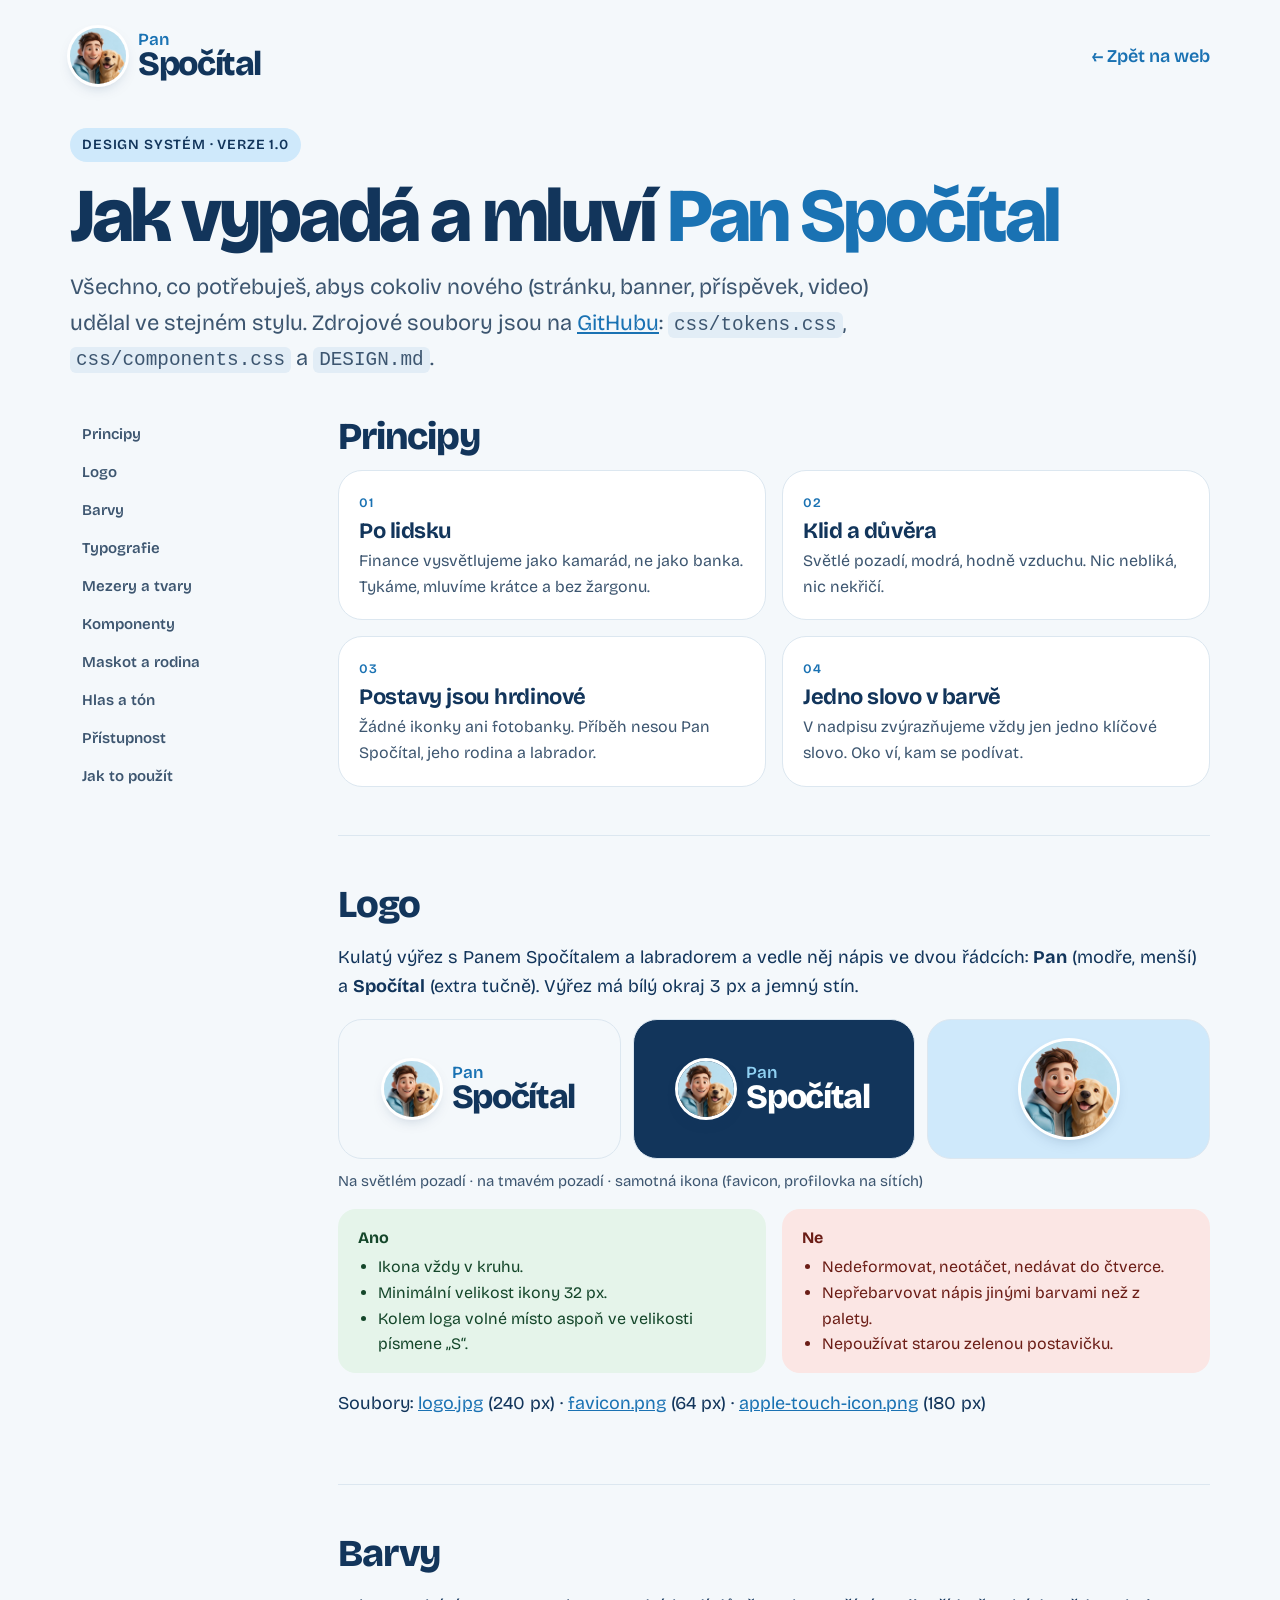
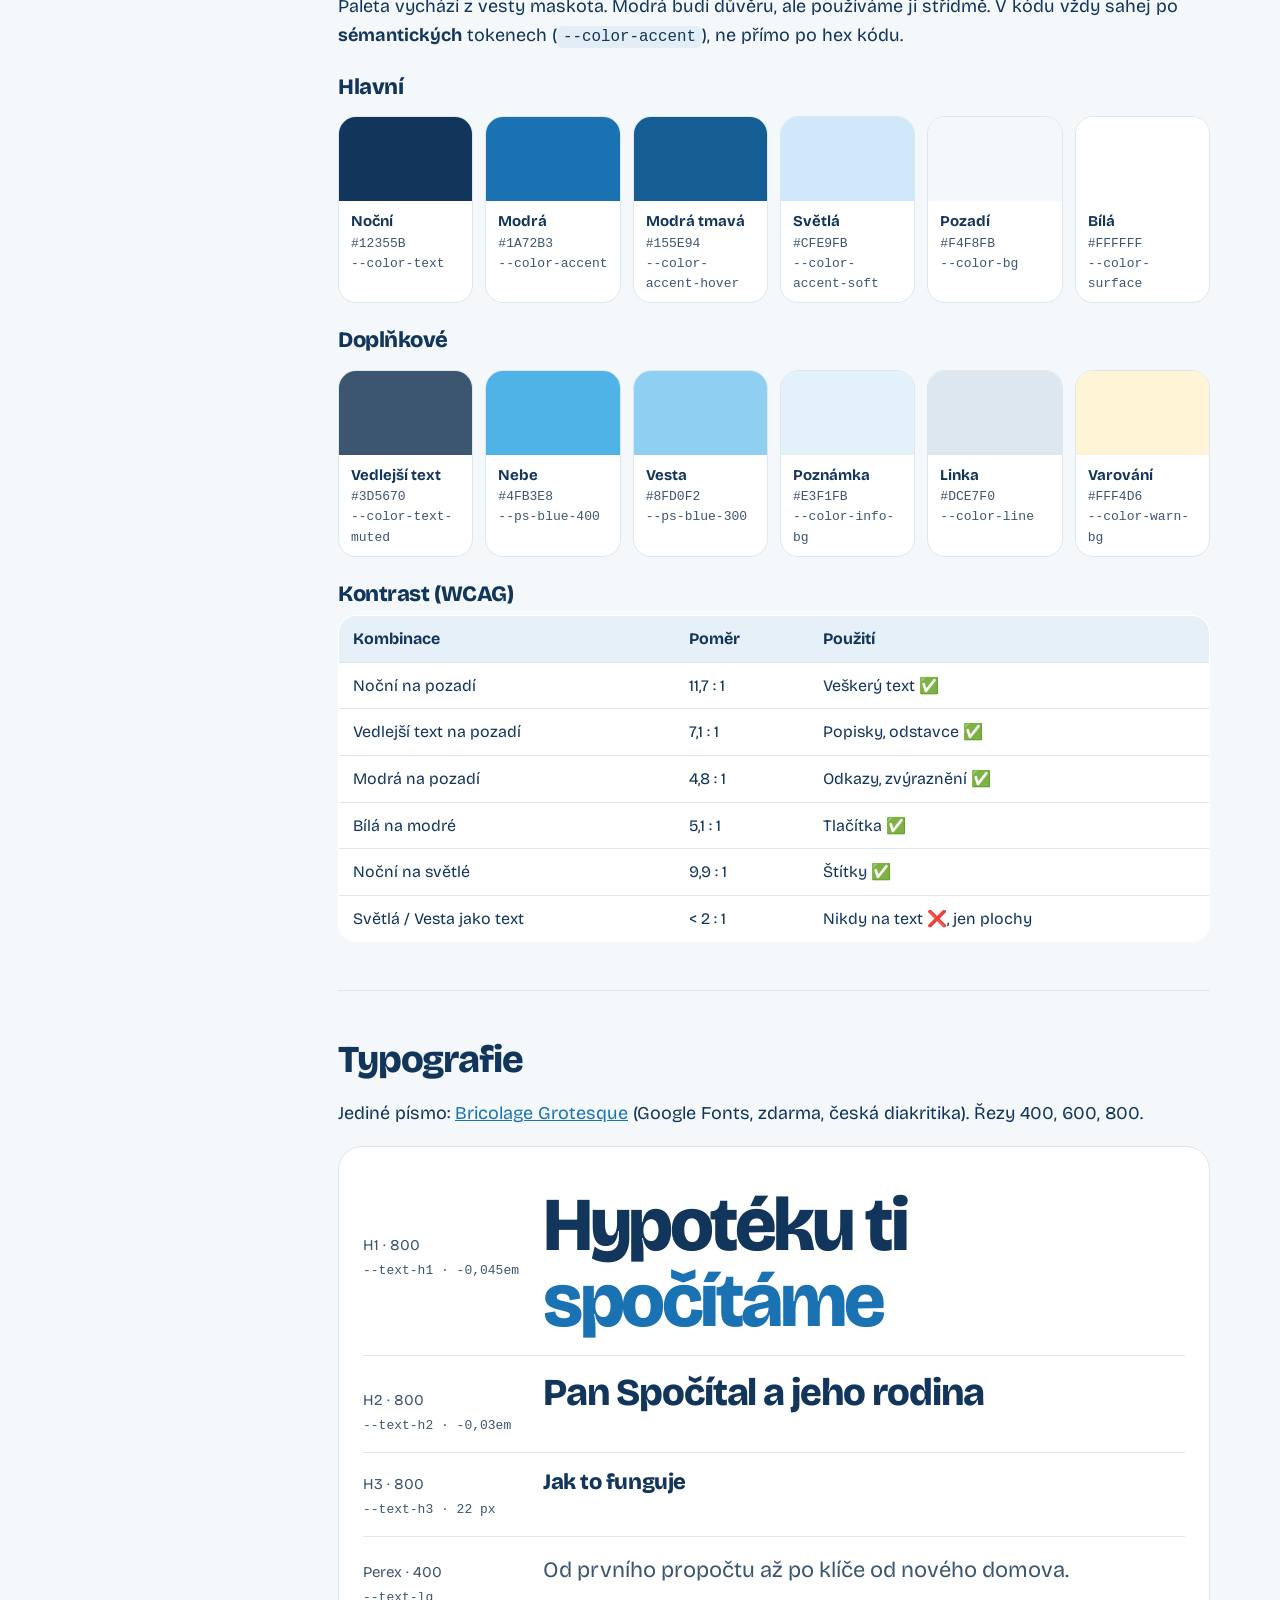
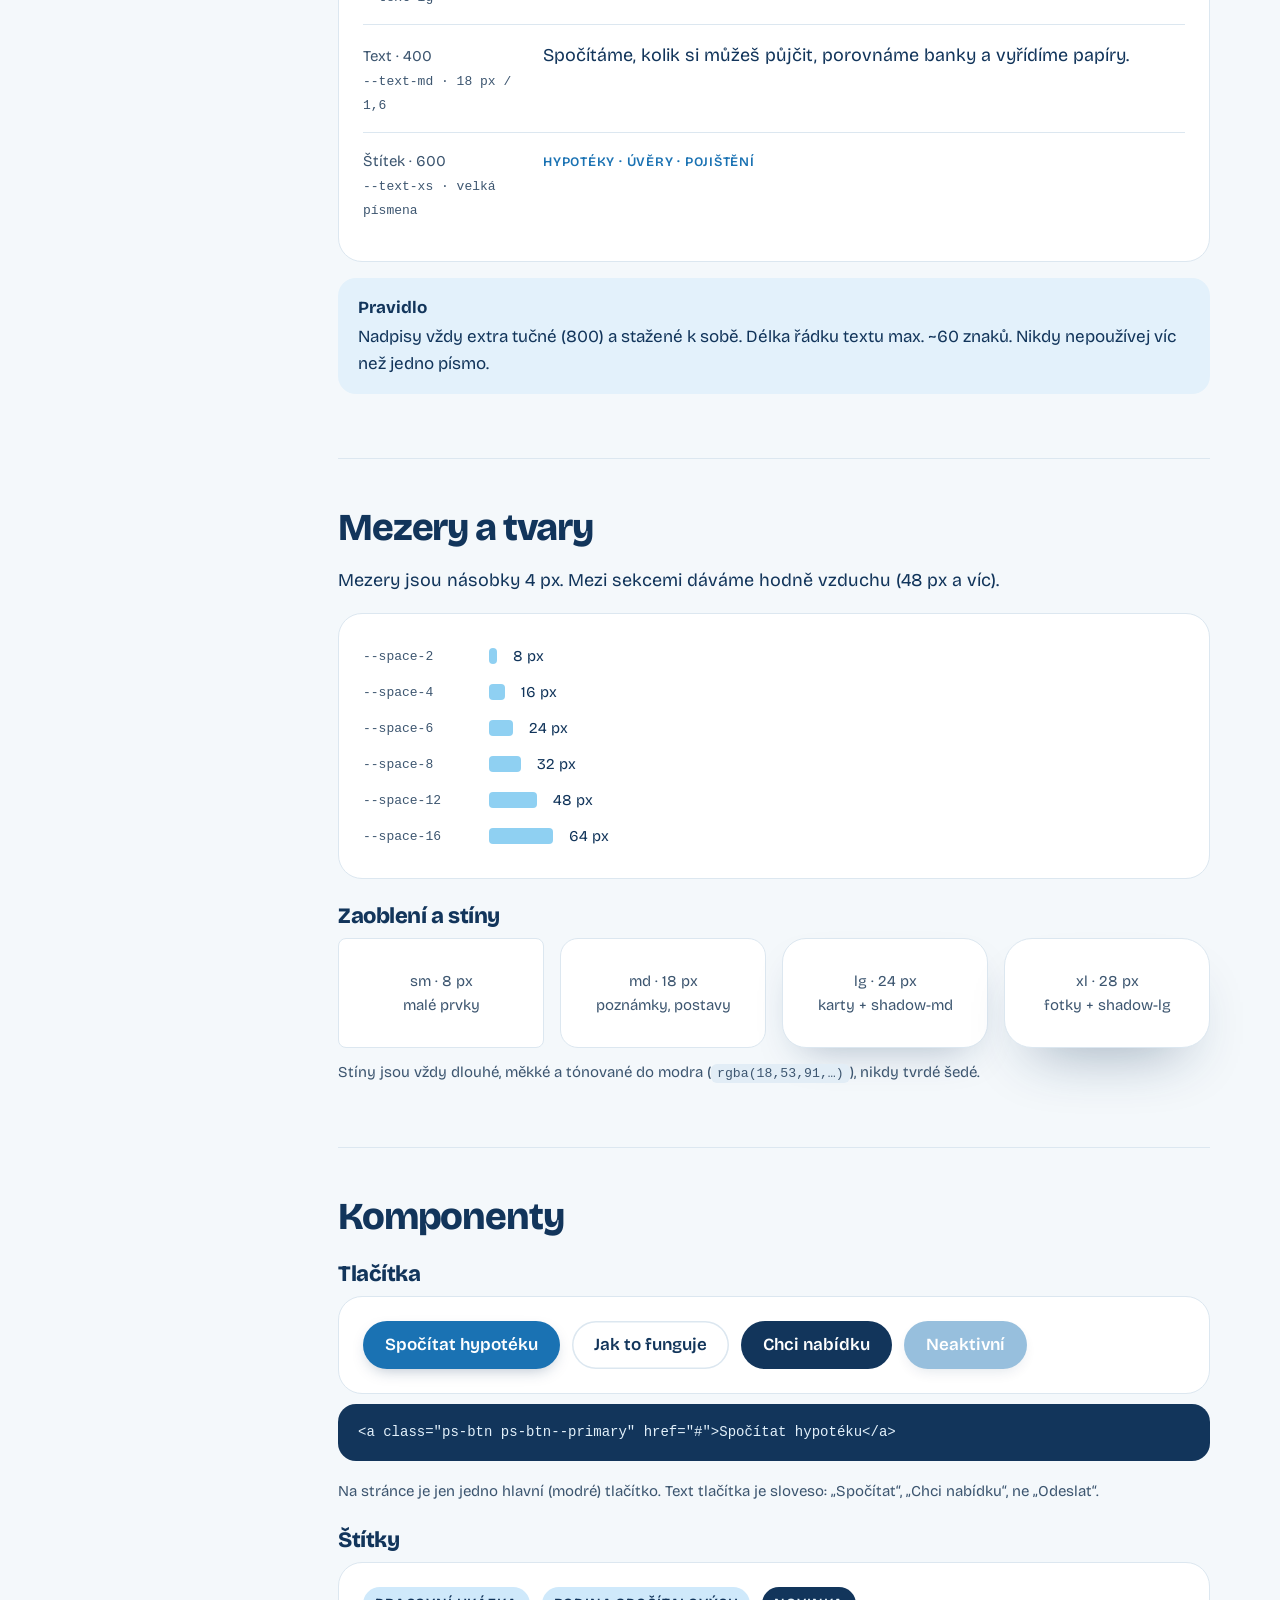
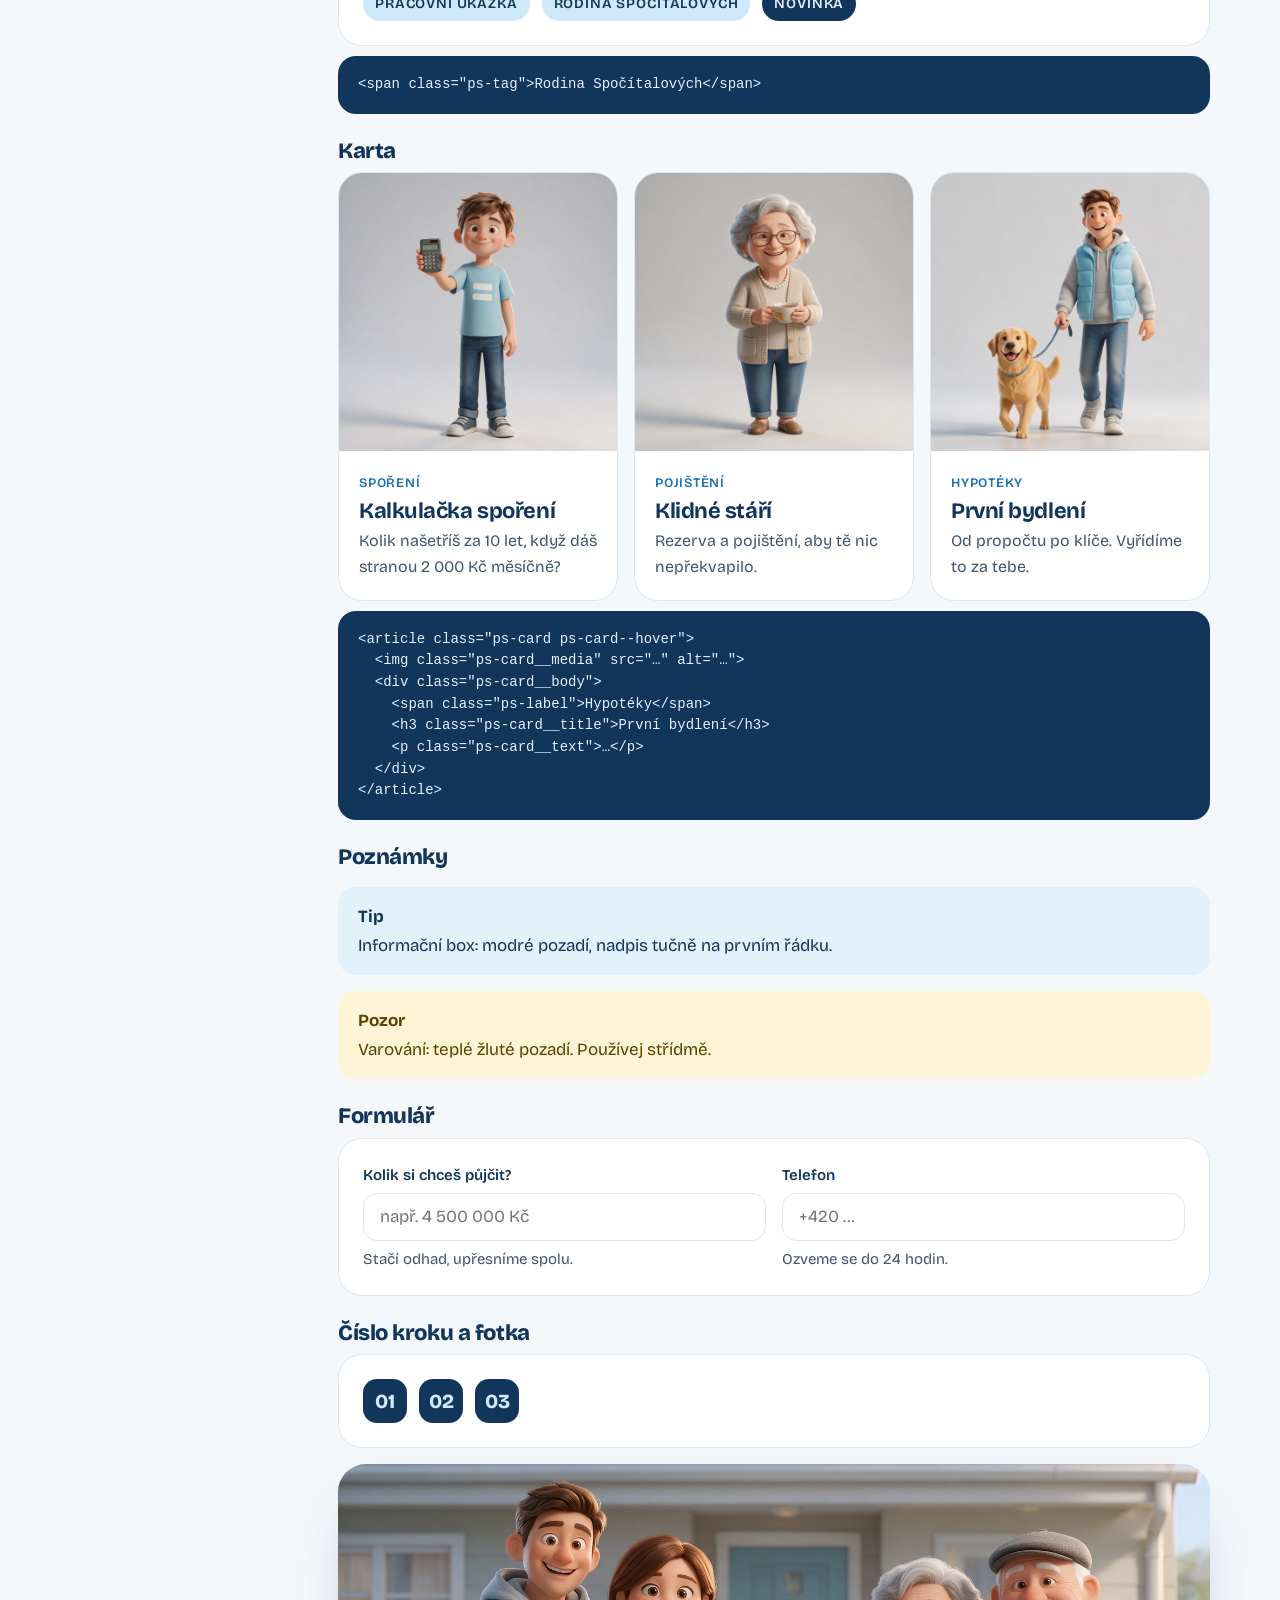
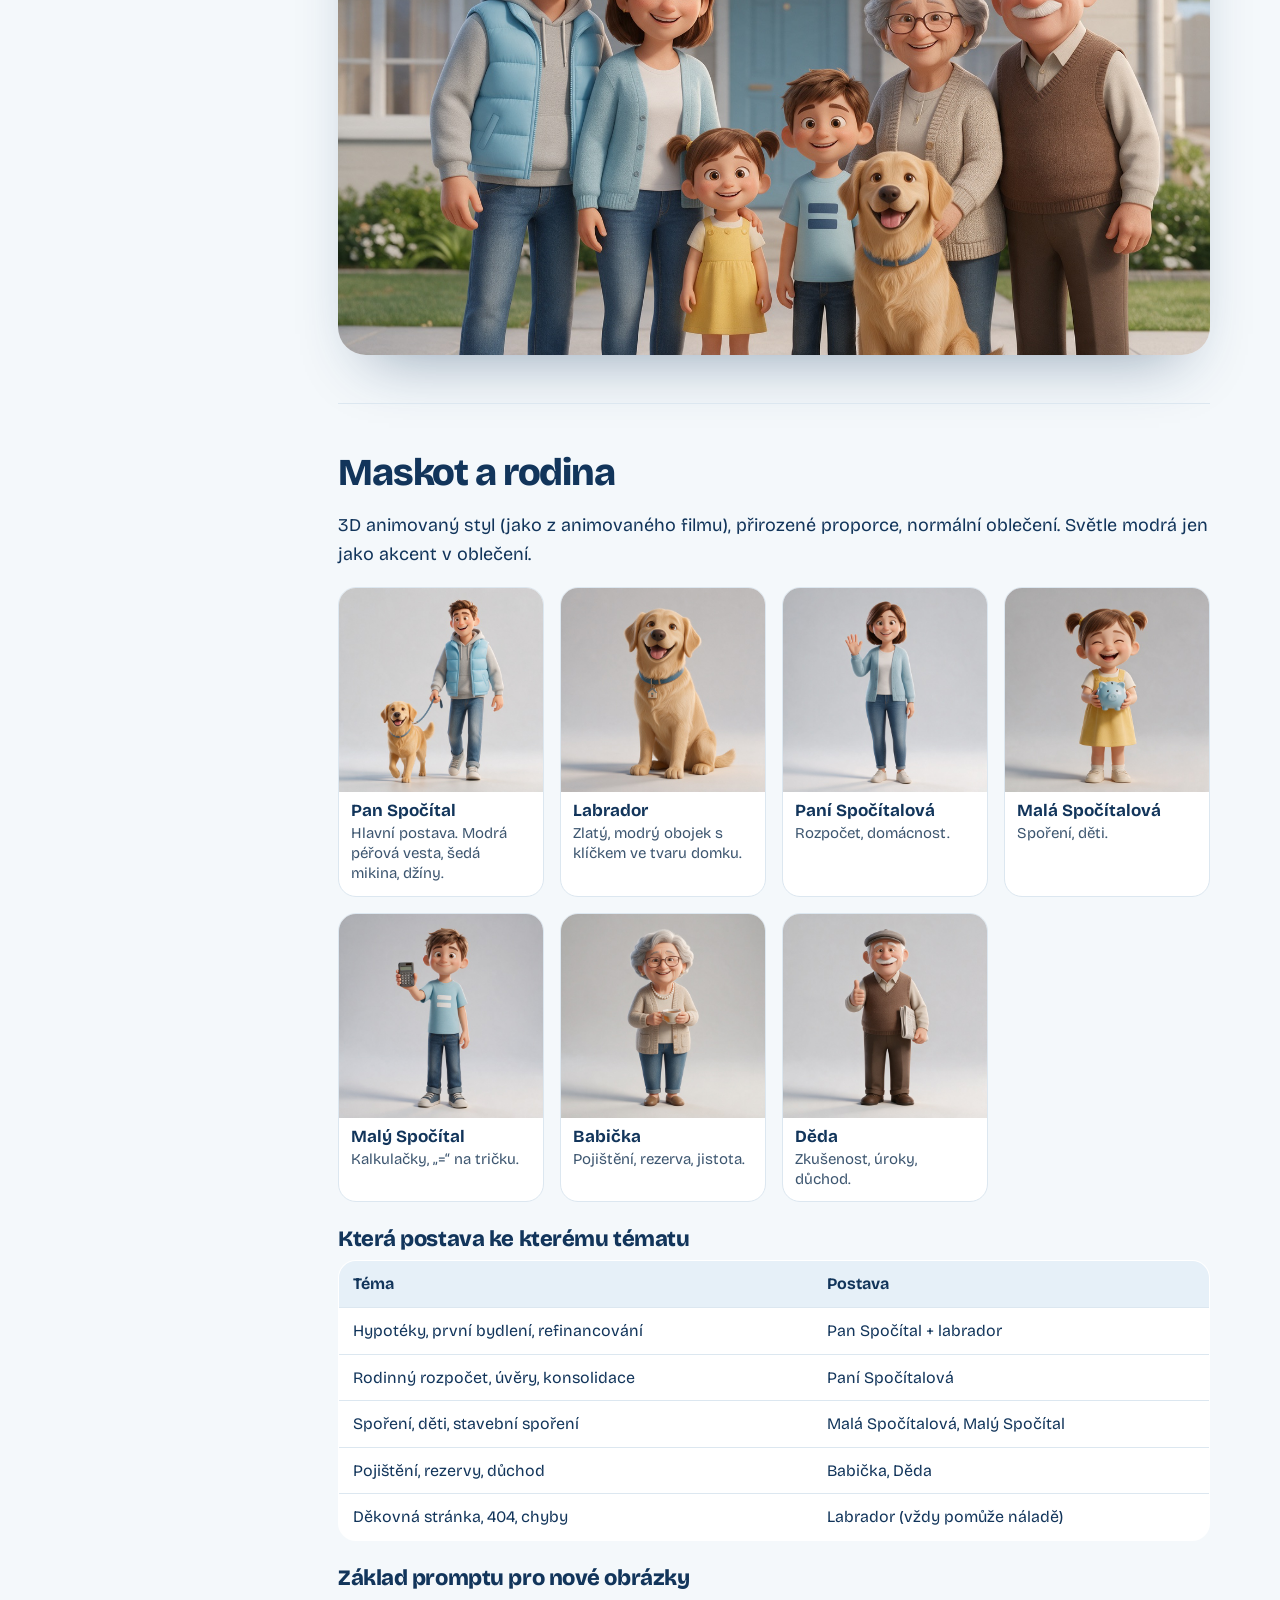
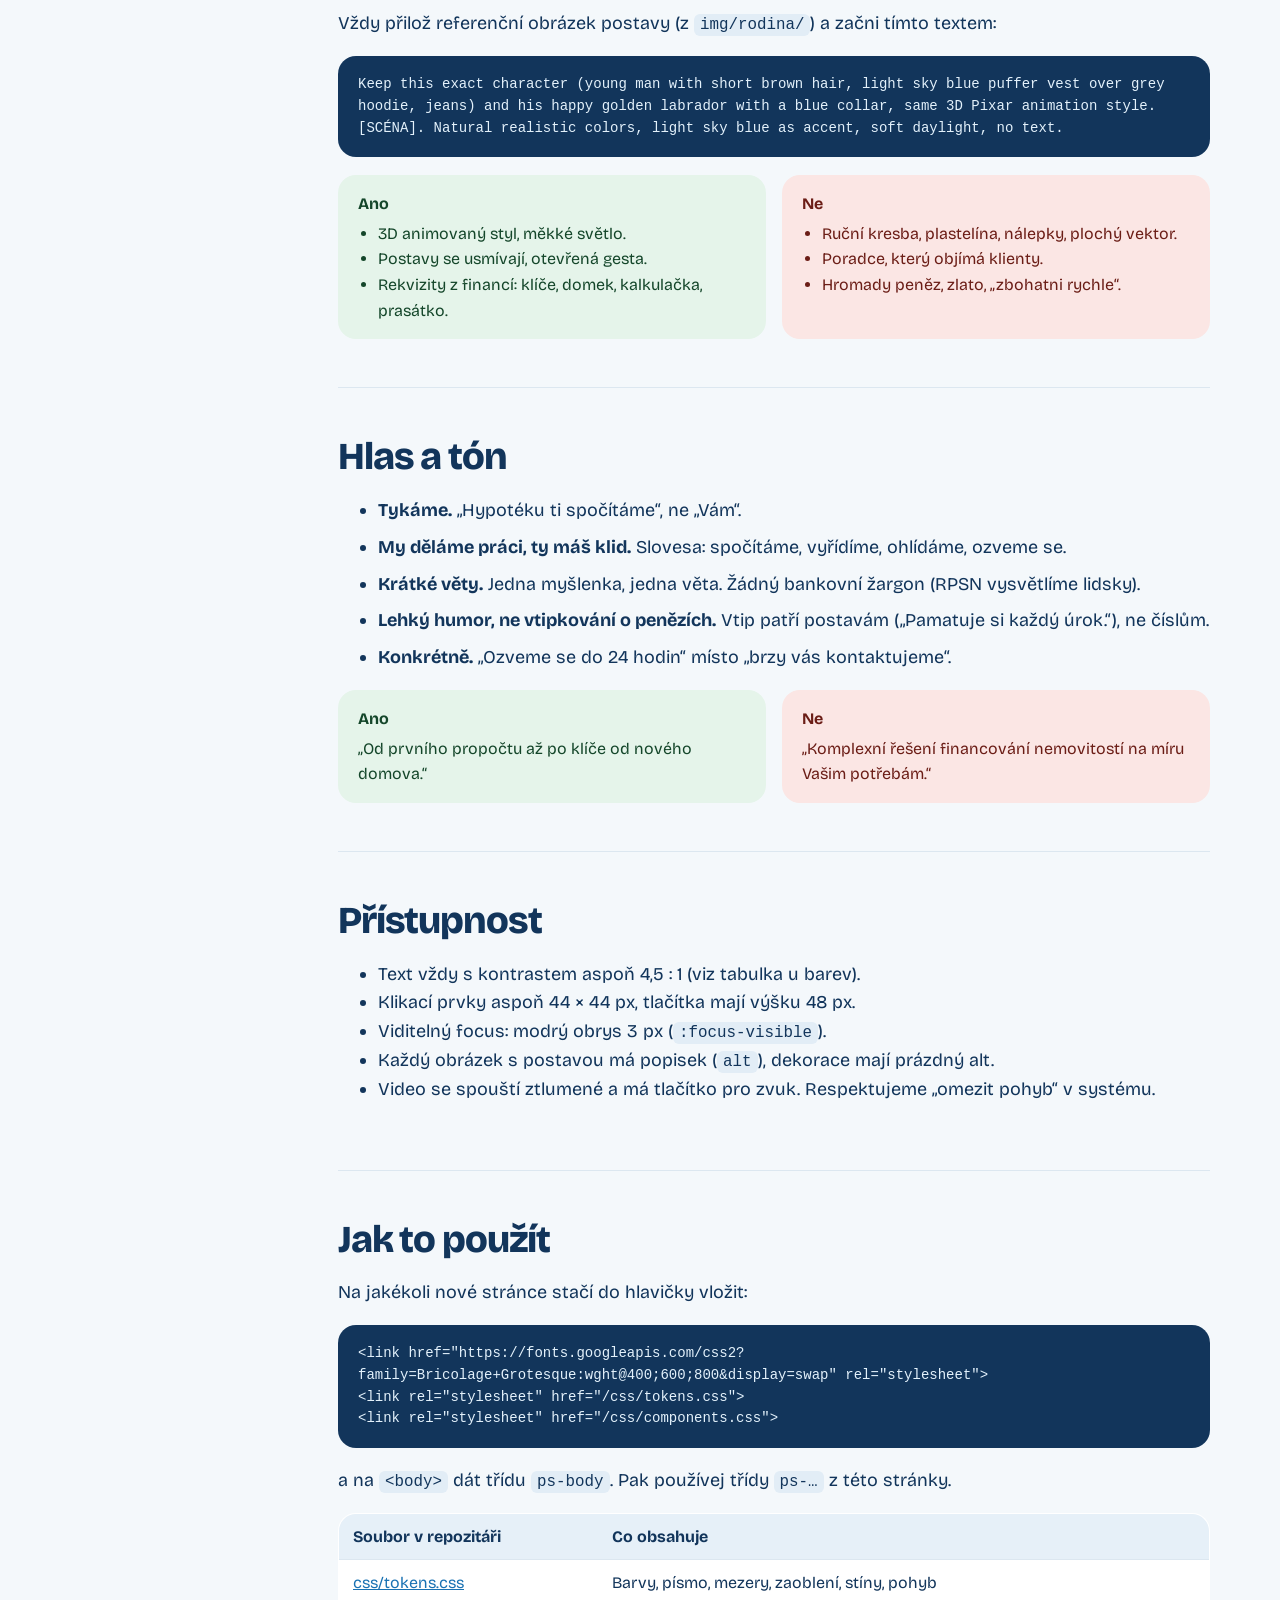
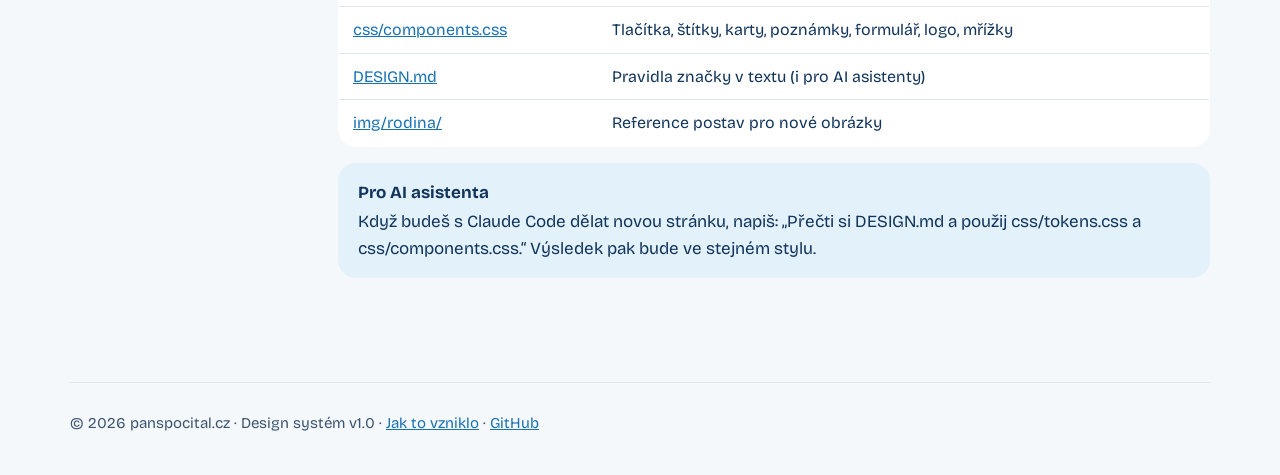
==== design-system/index.html @ 421e0d2f "Design systém: tokens.css, components.css, DESIGN.md, README a živá stránka /design-system/ Web i ná" ====
<!doctype html>
<html lang="cs">
<head>
<meta charset="utf-8">
<meta name="viewport" content="width=device-width, initial-scale=1">
<title>Design systém Pan Spočítal</title>
<meta name="description" content="Design systém značky Pan Spočítal: logo, barvy, typografie, mezery, komponenty, maskot a rodina, hlas a tón.">
<link rel="canonical" href="https://panspocital.cz/design-system/">
<meta property="og:type" content="website">
<meta property="og:site_name" content="Pan Spočítal">
<meta property="og:locale" content="cs_CZ">
<meta property="og:url" content="https://panspocital.cz/design-system/">
<meta property="og:title" content="Design systém Pan Spočítal">
<meta property="og:description" content="Logo, barvy, písmo, komponenty, maskot a pravidla na jednom místě.">
<meta property="og:image" content="https://panspocital.cz/og.jpg">
<meta property="og:image:width" content="1200">
<meta property="og:image:height" content="630">
<meta name="twitter:card" content="summary_large_image">
<meta name="robots" content="noindex, nofollow">
<link rel="icon" type="image/png" href="/favicon.png">
<link rel="apple-touch-icon" href="/apple-touch-icon.png">
<link rel="preconnect" href="https://fonts.googleapis.com">
<link rel="preconnect" href="https://fonts.gstatic.com" crossorigin>
<link href="https://fonts.googleapis.com/css2?family=Bricolage+Grotesque:wght@400;600;800&display=swap" rel="stylesheet">
<link rel="stylesheet" href="/css/tokens.css">
<link rel="stylesheet" href="/css/components.css">
<style>
*{box-sizing:border-box}
html{scroll-behavior:smooth}
a{color:var(--color-accent)}a:hover{color:var(--color-accent-hover)}
header.top{display:flex;align-items:center;justify-content:space-between;gap:16px;flex-wrap:wrap;padding:28px 0}
.back{font-weight:600;color:var(--color-accent);text-decoration:none}
.back:hover{text-decoration:underline}
.layout{display:grid;grid-template-columns:220px minmax(0,1fr);gap:48px;align-items:start}
nav.side{position:sticky;top:24px;display:flex;flex-direction:column;gap:2px;font-size:var(--text-sm)}
nav.side a{color:var(--color-text-muted);text-decoration:none;padding:6px 12px;border-radius:10px;font-weight:600}
nav.side a:hover{background:var(--color-accent-soft);color:var(--color-text)}
.hero{padding:16px 0 40px}
.sw-grid{display:grid;grid-template-columns:repeat(6,minmax(0,1fr));gap:12px;margin:16px 0 24px}
.sw{background:var(--color-surface);border:1px solid var(--color-line);border-radius:var(--radius-md);overflow:hidden;font-size:var(--text-sm);line-height:1.35}
.sw i{display:block;height:84px}
.sw div{padding:10px 12px}
.sw b{display:block}
.sw code,.tok{font:13px var(--font-mono);color:var(--color-text-muted)}
.type-row{display:grid;grid-template-columns:160px minmax(0,1fr);gap:20px;align-items:baseline;padding:16px 0;border-bottom:1px solid var(--color-line)}
.type-row:last-child{border-bottom:0}
.type-meta{font-size:var(--text-sm);color:var(--color-text-muted)}
.box{background:var(--color-surface);border:1px solid var(--color-line);border-radius:var(--radius-lg);padding:24px}
.row{display:flex;flex-wrap:wrap;gap:12px;align-items:center}
.space-row{display:flex;align-items:center;gap:16px;padding:6px 0;font-size:var(--text-sm)}
.space-row i{display:block;height:16px;background:var(--ps-blue-300);border-radius:4px}
.space-row code{width:110px;font:13px var(--font-mono);color:var(--color-text-muted)}
.shape{display:grid;place-items:center;height:110px;background:var(--color-surface);border:1px solid var(--color-line);font-size:var(--text-sm);color:var(--color-text-muted);text-align:center}
.dodont{display:grid;grid-template-columns:repeat(2,minmax(0,1fr));gap:16px}
.do,.dont{border-radius:var(--radius-md);padding:16px 20px;font-size:16px}
.do{background:#E5F4EA;color:#14462A}
.dont{background:#FBE6E4;color:#6B1D16}
.do b,.dont b{display:block;margin-bottom:4px}
.do ul,.dont ul{margin:0;padding-left:20px}
.logo-stage{display:grid;grid-template-columns:repeat(3,minmax(0,1fr));gap:12px}
.logo-stage>div{display:grid;place-items:center;min-height:140px;border-radius:var(--radius-lg);border:1px solid var(--color-line);padding:16px}
.on-dark{background:var(--color-inverse-bg)}
.on-dark .ps-brand__name b{color:var(--ps-white)}
.on-dark .ps-brand__name small{color:var(--ps-blue-300)}
.on-soft{background:var(--color-accent-soft)}
pre{background:var(--color-inverse-bg);color:var(--color-inverse-text);border-radius:var(--radius-md);padding:18px 20px;overflow-x:auto;font:14px/1.55 var(--font-mono);white-space:pre-wrap;word-break:break-word;margin:10px 0 18px}
code.i{font:.88em var(--font-mono);background:#E2EDF6;padding:2px 6px;border-radius:6px}
.tbl{width:100%;border-collapse:collapse;background:var(--color-surface);border:1px solid var(--color-line);border-radius:var(--radius-md);overflow:hidden;font-size:16px}
.tbl th,.tbl td{text-align:left;padding:10px 14px;border-bottom:1px solid var(--color-line);vertical-align:top}
.tbl th{background:#E6F0F8}
.tbl tr:last-child td{border-bottom:0}
.voice li{margin-bottom:8px}
footer{border-top:1px solid var(--color-line);padding:28px 0 40px;color:var(--color-text-muted);font-size:15px;margin-top:40px}
@media (max-width:900px){.layout{grid-template-columns:1fr}nav.side{position:static;flex-direction:row;flex-wrap:wrap}.logo-stage{grid-template-columns:1fr}}
@media (max-width:900px){.sw-grid{grid-template-columns:repeat(3,minmax(0,1fr))}}
@media (max-width:560px){.type-row{grid-template-columns:1fr;gap:4px}.dodont{grid-template-columns:1fr}}
</style>
</head>
<body class="ps-body">
<div class="ps-container">
  <header class="top">
    <a class="ps-brand" href="/" aria-label="Pan Spočítal – hlavní stránka">
      <img class="ps-brand__img" src="/img/logo.jpg" alt="" width="240" height="240">
      <span class="ps-brand__name"><small>Pan</small><b>Spočítal</b></span>
    </a>
    <a class="back" href="/">← Zpět na web</a>
  </header>

  <div class="hero">
    <span class="ps-tag">Design systém · verze 1.0</span>
    <h1 class="ps-h1">Jak vypadá a mluví <em>Pan Spočítal</em></h1>
    <p class="ps-lead">Všechno, co potřebuješ, abys cokoliv nového (stránku, banner, příspěvek, video) udělal ve stejném stylu. Zdrojové soubory jsou na <a href="https://github.com/28zdenek/panspocital" target="_blank" rel="noopener">GitHubu</a>: <code class="i">css/tokens.css</code>, <code class="i">css/components.css</code> a <code class="i">DESIGN.md</code>.</p>
  </div>

  <div class="layout">
    <nav class="side" aria-label="Obsah">
      <a href="#principy">Principy</a>
      <a href="#logo">Logo</a>
      <a href="#barvy">Barvy</a>
      <a href="#typografie">Typografie</a>
      <a href="#mezery">Mezery a tvary</a>
      <a href="#komponenty">Komponenty</a>
      <a href="#maskot">Maskot a rodina</a>
      <a href="#hlas">Hlas a tón</a>
      <a href="#pristupnost">Přístupnost</a>
      <a href="#pouziti">Jak to použít</a>
    </nav>

    <main>
      <section class="ps-section" id="principy" style="padding-top:0">
        <h2 class="ps-h2">Principy</h2>
        <div class="ps-grid ps-grid--2">
          <div class="ps-card"><div class="ps-card__body"><span class="ps-label">01</span><h3 class="ps-card__title">Po lidsku</h3><p class="ps-card__text">Finance vysvětlujeme jako kamarád, ne jako banka. Tykáme, mluvíme krátce a bez žargonu.</p></div></div>
          <div class="ps-card"><div class="ps-card__body"><span class="ps-label">02</span><h3 class="ps-card__title">Klid a důvěra</h3><p class="ps-card__text">Světlé pozadí, modrá, hodně vzduchu. Nic nebliká, nic nekřičí.</p></div></div>
          <div class="ps-card"><div class="ps-card__body"><span class="ps-label">03</span><h3 class="ps-card__title">Postavy jsou hrdinové</h3><p class="ps-card__text">Žádné ikonky ani fotobanky. Příběh nesou Pan Spočítal, jeho rodina a labrador.</p></div></div>
          <div class="ps-card"><div class="ps-card__body"><span class="ps-label">04</span><h3 class="ps-card__title">Jedno slovo v barvě</h3><p class="ps-card__text">V nadpisu zvýrazňujeme vždy jen jedno klíčové slovo. Oko ví, kam se podívat.</p></div></div>
        </div>
      </section>

      <section class="ps-section" id="logo">
        <h2 class="ps-h2">Logo</h2>
        <p>Kulatý výřez s Panem Spočítalem a labradorem a vedle něj nápis ve dvou řádcích: <b>Pan</b> (modře, menší) a <b>Spočítal</b> (extra tučně). Výřez má bílý okraj 3 px a jemný stín.</p>
        <div class="logo-stage">
          <div><a class="ps-brand" href="#logo"><img class="ps-brand__img" src="/img/logo.jpg" alt="" width="240" height="240"><span class="ps-brand__name"><small>Pan</small><b>Spočítal</b></span></a></div>
          <div class="on-dark"><span class="ps-brand"><img class="ps-brand__img" src="/img/logo.jpg" alt="" width="240" height="240"><span class="ps-brand__name"><small>Pan</small><b>Spočítal</b></span></span></div>
          <div class="on-soft"><img class="ps-brand__img" src="/img/logo.jpg" alt="Ikona Pan Spočítal" width="240" height="240" style="width:96px;height:96px"></div>
        </div>
        <p class="ps-hint" style="margin-top:10px">Na světlém pozadí · na tmavém pozadí · samotná ikona (favicon, profilovka na sítích)</p>
        <div class="dodont" style="margin-top:16px">
          <div class="do"><b>Ano</b><ul><li>Ikona vždy v kruhu.</li><li>Minimální velikost ikony 32 px.</li><li>Kolem loga volné místo aspoň ve velikosti písmene „S“.</li></ul></div>
          <div class="dont"><b>Ne</b><ul><li>Nedeformovat, neotáčet, nedávat do čtverce.</li><li>Nepřebarvovat nápis jinými barvami než z palety.</li><li>Nepoužívat starou zelenou postavičku.</li></ul></div>
        </div>
        <p style="margin-top:16px">Soubory: <a href="/img/logo.jpg">logo.jpg</a> (240 px) · <a href="/favicon.png">favicon.png</a> (64 px) · <a href="/apple-touch-icon.png">apple-touch-icon.png</a> (180 px)</p>
      </section>

      <section class="ps-section" id="barvy">
        <h2 class="ps-h2">Barvy</h2>
        <p>Paleta vychází z vesty maskota. Modrá budí důvěru, ale používáme ji střídmě. V kódu vždy sahej po <b>sémantických</b> tokenech (<code class="i">--color-accent</code>), ne přímo po hex kódu.</p>
        <h3 class="ps-h3">Hlavní</h3>
        <div class="sw-grid">
          <div class="sw"><i style="background:#12355B"></i><div><b>Noční</b><code>#12355B</code><br><span class="tok">--color-text</span></div></div>
          <div class="sw"><i style="background:#1A72B3"></i><div><b>Modrá</b><code>#1A72B3</code><br><span class="tok">--color-accent</span></div></div>
          <div class="sw"><i style="background:#155E94"></i><div><b>Modrá tmavá</b><code>#155E94</code><br><span class="tok">--color-accent-hover</span></div></div>
          <div class="sw"><i style="background:#CFE9FB"></i><div><b>Světlá</b><code>#CFE9FB</code><br><span class="tok">--color-accent-soft</span></div></div>
          <div class="sw"><i style="background:#F4F8FB"></i><div><b>Pozadí</b><code>#F4F8FB</code><br><span class="tok">--color-bg</span></div></div>
          <div class="sw"><i style="background:#FFFFFF"></i><div><b>Bílá</b><code>#FFFFFF</code><br><span class="tok">--color-surface</span></div></div>
        </div>
        <h3 class="ps-h3">Doplňkové</h3>
        <div class="sw-grid">
          <div class="sw"><i style="background:#3D5670"></i><div><b>Vedlejší text</b><code>#3D5670</code><br><span class="tok">--color-text-muted</span></div></div>
          <div class="sw"><i style="background:#4FB3E8"></i><div><b>Nebe</b><code>#4FB3E8</code><br><span class="tok">--ps-blue-400</span></div></div>
          <div class="sw"><i style="background:#8FD0F2"></i><div><b>Vesta</b><code>#8FD0F2</code><br><span class="tok">--ps-blue-300</span></div></div>
          <div class="sw"><i style="background:#E3F1FB"></i><div><b>Poznámka</b><code>#E3F1FB</code><br><span class="tok">--color-info-bg</span></div></div>
          <div class="sw"><i style="background:#DCE7F0"></i><div><b>Linka</b><code>#DCE7F0</code><br><span class="tok">--color-line</span></div></div>
          <div class="sw"><i style="background:#FFF4D6"></i><div><b>Varování</b><code>#FFF4D6</code><br><span class="tok">--color-warn-bg</span></div></div>
        </div>
        <h3 class="ps-h3">Kontrast (WCAG)</h3>
        <div class="ps-scroll" style="overflow-x:auto"><table class="tbl">
          <tr><th>Kombinace</th><th>Poměr</th><th>Použití</th></tr>
          <tr><td>Noční na pozadí</td><td>11,7 : 1</td><td>Veškerý text ✅</td></tr>
          <tr><td>Vedlejší text na pozadí</td><td>7,1 : 1</td><td>Popisky, odstavce ✅</td></tr>
          <tr><td>Modrá na pozadí</td><td>4,8 : 1</td><td>Odkazy, zvýraznění ✅</td></tr>
          <tr><td>Bílá na modré</td><td>5,1 : 1</td><td>Tlačítka ✅</td></tr>
          <tr><td>Noční na světlé</td><td>9,9 : 1</td><td>Štítky ✅</td></tr>
          <tr><td>Světlá / Vesta jako text</td><td>&lt; 2 : 1</td><td>Nikdy na text ❌, jen plochy</td></tr>
        </table></div>
      </section>

      <section class="ps-section" id="typografie">
        <h2 class="ps-h2">Typografie</h2>
        <p>Jediné písmo: <a href="https://fonts.google.com/specimen/Bricolage+Grotesque" target="_blank" rel="noopener">Bricolage Grotesque</a> (Google Fonts, zdarma, česká diakritika). Řezy 400, 600, 800.</p>
        <div class="box">
          <div class="type-row"><div class="type-meta">H1 · 800<br><span class="tok">--text-h1 · -0,045em</span></div><div class="ps-h1" style="margin:0">Hypotéku ti <em>spočítáme</em></div></div>
          <div class="type-row"><div class="type-meta">H2 · 800<br><span class="tok">--text-h2 · -0,03em</span></div><div class="ps-h2" style="margin:0">Pan Spočítal a jeho rodina</div></div>
          <div class="type-row"><div class="type-meta">H3 · 800<br><span class="tok">--text-h3 · 22 px</span></div><div class="ps-h3" style="margin:0">Jak to funguje</div></div>
          <div class="type-row"><div class="type-meta">Perex · 400<br><span class="tok">--text-lg</span></div><p class="ps-lead">Od prvního propočtu až po klíče od nového domova.</p></div>
          <div class="type-row"><div class="type-meta">Text · 400<br><span class="tok">--text-md · 18 px / 1,6</span></div><p style="margin:0">Spočítáme, kolik si můžeš půjčit, porovnáme banky a vyřídíme papíry.</p></div>
          <div class="type-row"><div class="type-meta">Štítek · 600<br><span class="tok">--text-xs · velká písmena</span></div><span class="ps-label">Hypotéky · úvěry · pojištění</span></div>
        </div>
        <div class="ps-note"><b>Pravidlo</b>Nadpisy vždy extra tučné (800) a stažené k sobě. Délka řádku textu max. ~60 znaků. Nikdy nepoužívej víc než jedno písmo.</div>
      </section>

      <section class="ps-section" id="mezery">
        <h2 class="ps-h2">Mezery a tvary</h2>
        <p>Mezery jsou násobky 4 px. Mezi sekcemi dáváme hodně vzduchu (48 px a víc).</p>
        <div class="box">
          <div class="space-row"><code>--space-2</code><i style="width:8px"></i>8 px</div>
          <div class="space-row"><code>--space-4</code><i style="width:16px"></i>16 px</div>
          <div class="space-row"><code>--space-6</code><i style="width:24px"></i>24 px</div>
          <div class="space-row"><code>--space-8</code><i style="width:32px"></i>32 px</div>
          <div class="space-row"><code>--space-12</code><i style="width:48px"></i>48 px</div>
          <div class="space-row"><code>--space-16</code><i style="width:64px"></i>64 px</div>
        </div>
        <h3 class="ps-h3">Zaoblení a stíny</h3>
        <div class="ps-grid ps-grid--4">
          <div class="shape" style="border-radius:var(--radius-sm)">sm · 8 px<br>malé prvky</div>
          <div class="shape" style="border-radius:var(--radius-md)">md · 18 px<br>poznámky, postavy</div>
          <div class="shape" style="border-radius:var(--radius-lg);box-shadow:var(--shadow-md)">lg · 24 px<br>karty + shadow-md</div>
          <div class="shape" style="border-radius:var(--radius-xl);box-shadow:var(--shadow-lg)">xl · 28 px<br>fotky + shadow-lg</div>
        </div>
        <p class="ps-hint" style="margin-top:12px">Stíny jsou vždy dlouhé, měkké a tónované do modra (<code class="i">rgba(18,53,91,…)</code>), nikdy tvrdé šedé.</p>
      </section>

      <section class="ps-section" id="komponenty">
        <h2 class="ps-h2">Komponenty</h2>
        <h3 class="ps-h3">Tlačítka</h3>
        <div class="box row">
          <button class="ps-btn ps-btn--primary" type="button">Spočítat hypotéku</button>
          <button class="ps-btn ps-btn--secondary" type="button">Jak to funguje</button>
          <button class="ps-btn ps-btn--dark" type="button">Chci nabídku</button>
          <button class="ps-btn ps-btn--primary" type="button" disabled>Neaktivní</button>
        </div>
        <pre><code>&lt;a class="ps-btn ps-btn--primary" href="#"&gt;Spočítat hypotéku&lt;/a&gt;</code></pre>
        <p class="ps-hint">Na stránce je jen jedno hlavní (modré) tlačítko. Text tlačítka je sloveso: „Spočítat“, „Chci nabídku“, ne „Odeslat“.</p>

        <h3 class="ps-h3">Štítky</h3>
        <div class="box row"><span class="ps-tag">Pracovní ukázka</span><span class="ps-tag">Rodina Spočítalových</span><span class="ps-tag ps-tag--dark">Novinka</span></div>
        <pre><code>&lt;span class="ps-tag"&gt;Rodina Spočítalových&lt;/span&gt;</code></pre>

        <h3 class="ps-h3">Karta</h3>
        <div class="ps-grid ps-grid--3">
          <article class="ps-card ps-card--hover"><img class="ps-card__media" src="/img/rodina/kluk.jpg" alt="Malý Spočítal s kalkulačkou" width="640" height="640" loading="lazy"><div class="ps-card__body"><span class="ps-label">Spoření</span><h3 class="ps-card__title">Kalkulačka spoření</h3><p class="ps-card__text">Kolik našetříš za 10 let, když dáš stranou 2 000 Kč měsíčně?</p></div></article>
          <article class="ps-card ps-card--hover"><img class="ps-card__media" src="/img/rodina/babicka.jpg" alt="Babička s čajem" width="640" height="640" loading="lazy"><div class="ps-card__body"><span class="ps-label">Pojištění</span><h3 class="ps-card__title">Klidné stáří</h3><p class="ps-card__text">Rezerva a pojištění, aby tě nic nepřekvapilo.</p></div></article>
          <article class="ps-card ps-card--hover"><img class="ps-card__media" src="/img/rodina/pan.jpg" alt="Pan Spočítal s labradorem" width="640" height="640" loading="lazy"><div class="ps-card__body"><span class="ps-label">Hypotéky</span><h3 class="ps-card__title">První bydlení</h3><p class="ps-card__text">Od propočtu po klíče. Vyřídíme to za tebe.</p></div></article>
        </div>
        <pre><code>&lt;article class="ps-card ps-card--hover"&gt;
  &lt;img class="ps-card__media" src="…" alt="…"&gt;
  &lt;div class="ps-card__body"&gt;
    &lt;span class="ps-label"&gt;Hypotéky&lt;/span&gt;
    &lt;h3 class="ps-card__title"&gt;První bydlení&lt;/h3&gt;
    &lt;p class="ps-card__text"&gt;…&lt;/p&gt;
  &lt;/div&gt;
&lt;/article&gt;</code></pre>

        <h3 class="ps-h3">Poznámky</h3>
        <div class="ps-note"><b>Tip</b>Informační box: modré pozadí, nadpis tučně na prvním řádku.</div>
        <div class="ps-note ps-note--warn"><b>Pozor</b>Varování: teplé žluté pozadí. Používej střídmě.</div>

        <h3 class="ps-h3">Formulář</h3>
        <div class="box ps-grid ps-grid--2">
          <div class="ps-field"><label for="ds-castka">Kolik si chceš půjčit?</label><input class="ps-input" id="ds-castka" inputmode="numeric" placeholder="např. 4 500 000 Kč"><span class="ps-hint">Stačí odhad, upřesníme spolu.</span></div>
          <div class="ps-field"><label for="ds-tel">Telefon</label><input class="ps-input" id="ds-tel" type="tel" placeholder="+420 …" autocomplete="tel"><span class="ps-hint">Ozveme se do 24 hodin.</span></div>
        </div>

        <h3 class="ps-h3">Číslo kroku a fotka</h3>
        <div class="box row"><span class="ps-step">01</span><span class="ps-step">02</span><span class="ps-step">03</span></div>
        <img class="ps-photo" style="margin-top:16px" src="/img/rodina/rodina.jpg" alt="Rodina Spočítalových" width="1600" height="900" loading="lazy">
      </section>

      <section class="ps-section" id="maskot">
        <h2 class="ps-h2">Maskot a rodina</h2>
        <p>3D animovaný styl (jako z animovaného filmu), přirozené proporce, normální oblečení. Světle modrá jen jako akcent v oblečení.</p>
        <div class="ps-grid ps-grid--4">
          <figure class="ps-character"><img src="/img/rodina/pan.jpg" alt="Pan Spočítal" width="640" height="640" loading="lazy"><figcaption><strong>Pan Spočítal</strong>Hlavní postava. Modrá péřová vesta, šedá mikina, džíny.</figcaption></figure>
          <figure class="ps-character"><img src="/img/rodina/pes.jpg" alt="Labrador" width="640" height="640" loading="lazy"><figcaption><strong>Labrador</strong>Zlatý, modrý obojek s klíčkem ve tvaru domku.</figcaption></figure>
          <figure class="ps-character"><img src="/img/rodina/manzelka.jpg" alt="Paní Spočítalová" width="640" height="640" loading="lazy"><figcaption><strong>Paní Spočítalová</strong>Rozpočet, domácnost.</figcaption></figure>
          <figure class="ps-character"><img src="/img/rodina/holcicka.jpg" alt="Malá Spočítalová" width="640" height="640" loading="lazy"><figcaption><strong>Malá Spočítalová</strong>Spoření, děti.</figcaption></figure>
          <figure class="ps-character"><img src="/img/rodina/kluk.jpg" alt="Malý Spočítal" width="640" height="640" loading="lazy"><figcaption><strong>Malý Spočítal</strong>Kalkulačky, „=“ na tričku.</figcaption></figure>
          <figure class="ps-character"><img src="/img/rodina/babicka.jpg" alt="Babička" width="640" height="640" loading="lazy"><figcaption><strong>Babička</strong>Pojištění, rezerva, jistota.</figcaption></figure>
          <figure class="ps-character"><img src="/img/rodina/deda.jpg" alt="Děda" width="640" height="640" loading="lazy"><figcaption><strong>Děda</strong>Zkušenost, úroky, důchod.</figcaption></figure>
        </div>
        <h3 class="ps-h3">Která postava ke kterému tématu</h3>
        <div style="overflow-x:auto"><table class="tbl">
          <tr><th>Téma</th><th>Postava</th></tr>
          <tr><td>Hypotéky, první bydlení, refinancování</td><td>Pan Spočítal + labrador</td></tr>
          <tr><td>Rodinný rozpočet, úvěry, konsolidace</td><td>Paní Spočítalová</td></tr>
          <tr><td>Spoření, děti, stavební spoření</td><td>Malá Spočítalová, Malý Spočítal</td></tr>
          <tr><td>Pojištění, rezervy, důchod</td><td>Babička, Děda</td></tr>
          <tr><td>Děkovná stránka, 404, chyby</td><td>Labrador (vždy pomůže náladě)</td></tr>
        </table></div>
        <h3 class="ps-h3">Základ promptu pro nové obrázky</h3>
        <p>Vždy přilož referenční obrázek postavy (z <code class="i">img/rodina/</code>) a začni tímto textem:</p>
        <pre><code>Keep this exact character (young man with short brown hair, light sky blue puffer vest over grey hoodie, jeans) and his happy golden labrador with a blue collar, same 3D Pixar animation style. [SCÉNA]. Natural realistic colors, light sky blue as accent, soft daylight, no text.</code></pre>
        <div class="dodont">
          <div class="do"><b>Ano</b><ul><li>3D animovaný styl, měkké světlo.</li><li>Postavy se usmívají, otevřená gesta.</li><li>Rekvizity z financí: klíče, domek, kalkulačka, prasátko.</li></ul></div>
          <div class="dont"><b>Ne</b><ul><li>Ruční kresba, plastelína, nálepky, plochý vektor.</li><li>Poradce, který objímá klienty.</li><li>Hromady peněz, zlato, „zbohatni rychle“.</li></ul></div>
        </div>
      </section>

      <section class="ps-section" id="hlas">
        <h2 class="ps-h2">Hlas a tón</h2>
        <ul class="voice">
          <li><b>Tykáme.</b> „Hypotéku ti spočítáme“, ne „Vám“.</li>
          <li><b>My děláme práci, ty máš klid.</b> Slovesa: spočítáme, vyřídíme, ohlídáme, ozveme se.</li>
          <li><b>Krátké věty.</b> Jedna myšlenka, jedna věta. Žádný bankovní žargon (RPSN vysvětlíme lidsky).</li>
          <li><b>Lehký humor, ne vtipkování o penězích.</b> Vtip patří postavám („Pamatuje si každý úrok.“), ne číslům.</li>
          <li><b>Konkrétně.</b> „Ozveme se do 24 hodin“ místo „brzy vás kontaktujeme“.</li>
        </ul>
        <div class="dodont">
          <div class="do"><b>Ano</b>„Od prvního propočtu až po klíče od nového domova.“</div>
          <div class="dont"><b>Ne</b>„Komplexní řešení financování nemovitostí na míru Vašim potřebám.“</div>
        </div>
      </section>

      <section class="ps-section" id="pristupnost">
        <h2 class="ps-h2">Přístupnost</h2>
        <ul>
          <li>Text vždy s kontrastem aspoň 4,5 : 1 (viz tabulka u barev).</li>
          <li>Klikací prvky aspoň 44 × 44 px, tlačítka mají výšku 48 px.</li>
          <li>Viditelný focus: modrý obrys 3 px (<code class="i">:focus-visible</code>).</li>
          <li>Každý obrázek s postavou má popisek (<code class="i">alt</code>), dekorace mají prázdný alt.</li>
          <li>Video se spouští ztlumené a má tlačítko pro zvuk. Respektujeme „omezit pohyb“ v systému.</li>
        </ul>
      </section>

      <section class="ps-section" id="pouziti">
        <h2 class="ps-h2">Jak to použít</h2>
        <p>Na jakékoli nové stránce stačí do hlavičky vložit:</p>
        <pre><code>&lt;link href="https://fonts.googleapis.com/css2?family=Bricolage+Grotesque:wght@400;600;800&amp;display=swap" rel="stylesheet"&gt;
&lt;link rel="stylesheet" href="/css/tokens.css"&gt;
&lt;link rel="stylesheet" href="/css/components.css"&gt;</code></pre>
        <p>a na <code class="i">&lt;body&gt;</code> dát třídu <code class="i">ps-body</code>. Pak používej třídy <code class="i">ps-…</code> z této stránky.</p>
        <div style="overflow-x:auto"><table class="tbl">
          <tr><th>Soubor v repozitáři</th><th>Co obsahuje</th></tr>
          <tr><td><a href="https://github.com/28zdenek/panspocital/blob/main/css/tokens.css" target="_blank" rel="noopener">css/tokens.css</a></td><td>Barvy, písmo, mezery, zaoblení, stíny, pohyb</td></tr>
          <tr><td><a href="https://github.com/28zdenek/panspocital/blob/main/css/components.css" target="_blank" rel="noopener">css/components.css</a></td><td>Tlačítka, štítky, karty, poznámky, formulář, logo, mřížky</td></tr>
          <tr><td><a href="https://github.com/28zdenek/panspocital/blob/main/DESIGN.md" target="_blank" rel="noopener">DESIGN.md</a></td><td>Pravidla značky v textu (i pro AI asistenty)</td></tr>
          <tr><td><a href="https://github.com/28zdenek/panspocital/tree/main/img/rodina" target="_blank" rel="noopener">img/rodina/</a></td><td>Reference postav pro nové obrázky</td></tr>
        </table></div>
        <div class="ps-note"><b>Pro AI asistenta</b>Když budeš s Claude Code dělat novou stránku, napiš: „Přečti si DESIGN.md a použij css/tokens.css a css/components.css.“ Výsledek pak bude ve stejném stylu.</div>
      </section>
    </main>
  </div>

  <footer>© 2026 panspocital.cz · Design systém v1.0 · <a href="/navod/">Jak to vzniklo</a> · <a href="https://github.com/28zdenek/panspocital" target="_blank" rel="noopener">GitHub</a></footer>
</div>
</body>
</html>
---- css/tokens.css ----
/* ==========================================================
   Pan Spočítal – design tokeny
   Jediný zdroj pravdy pro barvy, písmo, mezery, tvary a pohyb.
   Dokumentace: /DESIGN.md · živě: https://panspocital.cz/design-system/
   ========================================================== */

:root{
  /* ---- Základní paleta (podle vesty maskota) ---- */
  --ps-navy-900:#0B2440;
  --ps-navy-800:#12355B;   /* hlavní text, tmavé plochy */
  --ps-navy-600:#3D5670;   /* vedlejší text */
  --ps-blue-700:#155E94;   /* hover akcentu */
  --ps-blue-600:#1A72B3;   /* akcent: odkazy, zvýraznění v nadpisu, tlačítka */
  --ps-blue-400:#4FB3E8;
  --ps-blue-300:#8FD0F2;   /* barva vesty */
  --ps-blue-100:#CFE9FB;   /* štítky, světlé plochy */
  --ps-blue-50:#E3F1FB;    /* poznámky, pozadí boxů */
  --ps-gray-50:#F4F8FB;    /* pozadí stránky */
  --ps-gray-200:#DCE7F0;   /* linky, okraje */
  --ps-white:#FFFFFF;
  --ps-warm-100:#FFF4D6;   /* varování */
  --ps-warm-800:#5B4300;
  --ps-gold-400:#E9B949;   /* labrador – jen v ilustracích, ne v UI */

  /* ---- Sémantické barvy (v komponentách používej jen tyhle) ---- */
  --color-bg:var(--ps-gray-50);
  --color-surface:var(--ps-white);
  --color-text:var(--ps-navy-800);
  --color-text-muted:var(--ps-navy-600);
  --color-accent:var(--ps-blue-600);
  --color-accent-hover:var(--ps-blue-700);
  --color-accent-soft:var(--ps-blue-100);
  --color-info-bg:var(--ps-blue-50);
  --color-info-text:var(--ps-navy-800);
  --color-warn-bg:var(--ps-warm-100);
  --color-warn-text:var(--ps-warm-800);
  --color-line:var(--ps-gray-200);
  --color-inverse-bg:var(--ps-navy-800);
  --color-inverse-text:#E3F1FB;

  /* ---- Typografie ---- */
  --font-sans:'Bricolage Grotesque',system-ui,-apple-system,'Segoe UI',sans-serif;
  --font-mono:ui-monospace,SFMono-Regular,Menlo,monospace;
  --weight-regular:400;
  --weight-semibold:600;
  --weight-black:800;
  --text-xs:13px;
  --text-sm:15px;
  --text-md:18px;
  --text-lg:clamp(18px,2.2vw,22px);
  --text-h3:22px;
  --text-h2:clamp(26px,3.6vw,38px);
  --text-h1:clamp(38px,7vw,76px);
  --tracking-display:-.045em;
  --tracking-heading:-.03em;
  --tracking-label:.06em;
  --leading-tight:1;
  --leading-body:1.6;

  /* ---- Mezery (násobky 4 px) ---- */
  --space-1:4px;
  --space-2:8px;
  --space-3:12px;
  --space-4:16px;
  --space-5:20px;
  --space-6:24px;
  --space-8:32px;
  --space-10:40px;
  --space-12:48px;
  --space-16:64px;
  --container:1180px;
  --container-text:980px;
  --gutter:20px;
  --gutter-mobile:16px;

  /* ---- Tvary ---- */
  --radius-sm:8px;
  --radius-md:18px;
  --radius-lg:24px;
  --radius-xl:28px;
  --radius-pill:999px;

  /* ---- Stíny (vždy do modra, nikdy šedé) ---- */
  --shadow-sm:0 6px 16px -6px rgba(18,53,91,.35);
  --shadow-md:0 18px 40px -20px rgba(18,53,91,.35);
  --shadow-lg:0 30px 60px -30px rgba(18,53,91,.45);

  /* ---- Pohyb ---- */
  --ease:cubic-bezier(.2,.7,.2,1);
  --dur-fast:.15s;
  --dur:.2s;

  /* ---- Zpětná kompatibilita (staré názvy z první verze webu) ---- */
  --forest:var(--color-text);
  --green:var(--color-accent);
  --mid:var(--ps-blue-400);
  --fresh:var(--ps-blue-300);
  --lime:var(--color-accent-soft);
  --bg:var(--color-bg);
  --card:var(--color-surface);
  --muted:var(--color-text-muted);
  --line:var(--color-line);
  --sky:var(--color-info-bg);
  --navy:var(--ps-navy-800);
}

@media (prefers-reduced-motion:reduce){
  :root{--dur-fast:0s;--dur:0s}
}
---- css/components.css ----
/* ==========================================================
   Pan Spočítal – komponenty
   Používá jen tokeny z tokens.css. Třídy s prefixem ps-.
   ========================================================== */

/* ---- Základ ---- */
.ps-body{margin:0;background:var(--color-bg);color:var(--color-text);font-family:var(--font-sans);font-size:var(--text-md);line-height:var(--leading-body);-webkit-text-size-adjust:100%}
.ps-container{max-width:var(--container);margin:0 auto;padding:0 var(--gutter)}
.ps-container--text{max-width:var(--container-text)}
@media (max-width:560px){.ps-container{padding:0 var(--gutter-mobile)}}

.ps-body a{color:var(--color-accent)}
.ps-body a:hover{color:var(--color-accent-hover)}

/* ---- Typografie ---- */
.ps-h1{font-size:var(--text-h1);font-weight:var(--weight-black);letter-spacing:var(--tracking-display);line-height:var(--leading-tight);margin:var(--space-4) 0}
.ps-h1 em,.ps-h2 em{font-style:normal;color:var(--color-accent)}
.ps-h2{font-size:var(--text-h2);font-weight:var(--weight-black);letter-spacing:var(--tracking-heading);line-height:1.1;margin:0 0 var(--space-3)}
.ps-h3{font-size:var(--text-h3);font-weight:var(--weight-black);letter-spacing:-.02em;line-height:1.2;margin:var(--space-6) 0 var(--space-2)}
.ps-lead{font-size:var(--text-lg);color:var(--color-text-muted);max-width:60ch;margin:0}
.ps-muted{color:var(--color-text-muted)}
.ps-label{font-size:var(--text-xs);font-weight:var(--weight-semibold);letter-spacing:var(--tracking-label);text-transform:uppercase;color:var(--color-accent)}

/* ---- Logo ---- */
.ps-brand,.ps-body a.ps-brand{display:inline-flex;align-items:center;gap:var(--space-3);text-decoration:none;color:inherit}
.ps-brand__img{width:56px;height:56px;border-radius:50%;object-fit:cover;flex:none;box-shadow:0 0 0 3px var(--ps-white),var(--shadow-sm)}
.ps-brand__name{display:flex;flex-direction:column;line-height:.95}
.ps-brand__name small{font-size:17px;font-weight:var(--weight-semibold);color:var(--color-accent)}
.ps-brand__name b{font-size:34px;font-weight:var(--weight-black);letter-spacing:-.04em}
.ps-brand--sm .ps-brand__img{width:40px;height:40px}
.ps-brand--sm .ps-brand__name small{font-size:13px}
.ps-brand--sm .ps-brand__name b{font-size:24px}

/* ---- Štítek ---- */
.ps-tag{display:inline-block;background:var(--color-accent-soft);color:var(--color-text);font-weight:var(--weight-semibold);font-size:14px;letter-spacing:var(--tracking-label);text-transform:uppercase;padding:6px 12px;border-radius:var(--radius-pill)}
.ps-tag--dark{background:var(--color-inverse-bg);color:var(--color-inverse-text)}

/* ---- Tlačítka ---- */
.ps-btn{display:inline-flex;align-items:center;justify-content:center;gap:var(--space-2);min-height:48px;padding:12px 22px;border:0;border-radius:var(--radius-pill);font:var(--weight-semibold) 17px/1.2 var(--font-sans);text-decoration:none;cursor:pointer;transition:background var(--dur) var(--ease),transform var(--dur) var(--ease),box-shadow var(--dur) var(--ease)}
.ps-btn:focus-visible{outline:3px solid var(--ps-blue-400);outline-offset:3px}
.ps-btn--primary,.ps-body a.ps-btn--primary{background:var(--color-accent);color:var(--ps-white);box-shadow:var(--shadow-sm)}
.ps-btn--primary:hover{background:var(--color-accent-hover);transform:translateY(-1px)}
.ps-btn--secondary{background:var(--color-surface);color:var(--color-text);box-shadow:inset 0 0 0 1.5px var(--color-line)}
.ps-btn--secondary:hover{box-shadow:inset 0 0 0 1.5px var(--color-accent);color:var(--color-accent)}
.ps-btn--dark{background:var(--color-inverse-bg);color:var(--ps-white)}
.ps-btn--dark:hover{background:var(--ps-navy-900)}
.ps-btn[disabled]{opacity:.45;cursor:not-allowed;transform:none}

/* ---- Karta ---- */
.ps-card{background:var(--color-surface);border:1px solid var(--color-line);border-radius:var(--radius-lg);overflow:hidden;display:flex;flex-direction:column;transition:transform var(--dur) var(--ease),box-shadow var(--dur) var(--ease)}
.ps-card--hover:hover{transform:translateY(-4px);box-shadow:var(--shadow-md)}
.ps-card__media{display:block;width:100%;height:auto;aspect-ratio:1/1;object-fit:cover;background:#eef3f7}
.ps-card__body{padding:var(--space-4) var(--space-5) var(--space-5)}
.ps-card__title{margin:2px 0 4px;font-size:var(--text-h3);letter-spacing:-.02em;line-height:1.2}
.ps-card__text{margin:0;color:var(--color-text-muted);font-size:16px}

/* ---- Postava (karta maskota) ---- */
.ps-character{margin:0;background:var(--color-surface);border:1px solid var(--color-line);border-radius:var(--radius-md);overflow:hidden}
.ps-character img{display:block;width:100%;height:auto;aspect-ratio:1/1}
.ps-character figcaption{padding:var(--space-2) var(--space-3) var(--space-3);font-size:var(--text-sm);line-height:1.35;color:var(--color-text-muted)}
.ps-character strong{display:block;font-size:17px;color:var(--color-text)}

/* ---- Poznámka ---- */
.ps-note{background:var(--color-info-bg);color:var(--color-info-text);border-radius:var(--radius-md);padding:var(--space-4) var(--space-5);margin:var(--space-4) 0;font-size:17px}
.ps-note>b:first-child{display:block;margin-bottom:2px}
.ps-note--warn{background:var(--color-warn-bg);color:var(--color-warn-text)}

/* ---- Krok (číslo kapitoly) ---- */
.ps-step{display:inline-grid;place-items:center;width:44px;height:44px;border-radius:14px;background:var(--color-inverse-bg);color:var(--color-accent-soft);font-weight:var(--weight-black);font-size:20px}

/* ---- Média ---- */
.ps-photo{display:block;width:100%;height:auto;border-radius:var(--radius-xl);box-shadow:var(--shadow-lg)}

/* ---- Formulář ---- */
.ps-field{display:flex;flex-direction:column;gap:6px}
.ps-field label{font-weight:var(--weight-semibold);font-size:var(--text-sm)}
.ps-input{min-height:48px;padding:12px 16px;border:1.5px solid var(--color-line);border-radius:14px;background:var(--color-surface);color:var(--color-text);font:400 17px var(--font-sans);transition:border-color var(--dur) var(--ease),box-shadow var(--dur) var(--ease)}
.ps-input:focus{outline:0;border-color:var(--color-accent);box-shadow:0 0 0 4px var(--color-accent-soft)}
.ps-hint{font-size:var(--text-sm);color:var(--color-text-muted)}

/* ---- Mřížky ---- */
.ps-grid{display:grid;gap:var(--space-4)}
.ps-grid--2{grid-template-columns:repeat(2,minmax(0,1fr))}
.ps-grid--3{grid-template-columns:repeat(3,minmax(0,1fr))}
.ps-grid--4{grid-template-columns:repeat(4,minmax(0,1fr))}
@media (max-width:900px){.ps-grid--3,.ps-grid--4{grid-template-columns:repeat(2,minmax(0,1fr))}}
@media (max-width:560px){.ps-grid--2,.ps-grid--3{grid-template-columns:1fr}}

/* ---- Sekce ---- */
.ps-section{padding:var(--space-12) 0}
.ps-section+.ps-section{border-top:1px solid var(--color-line)}
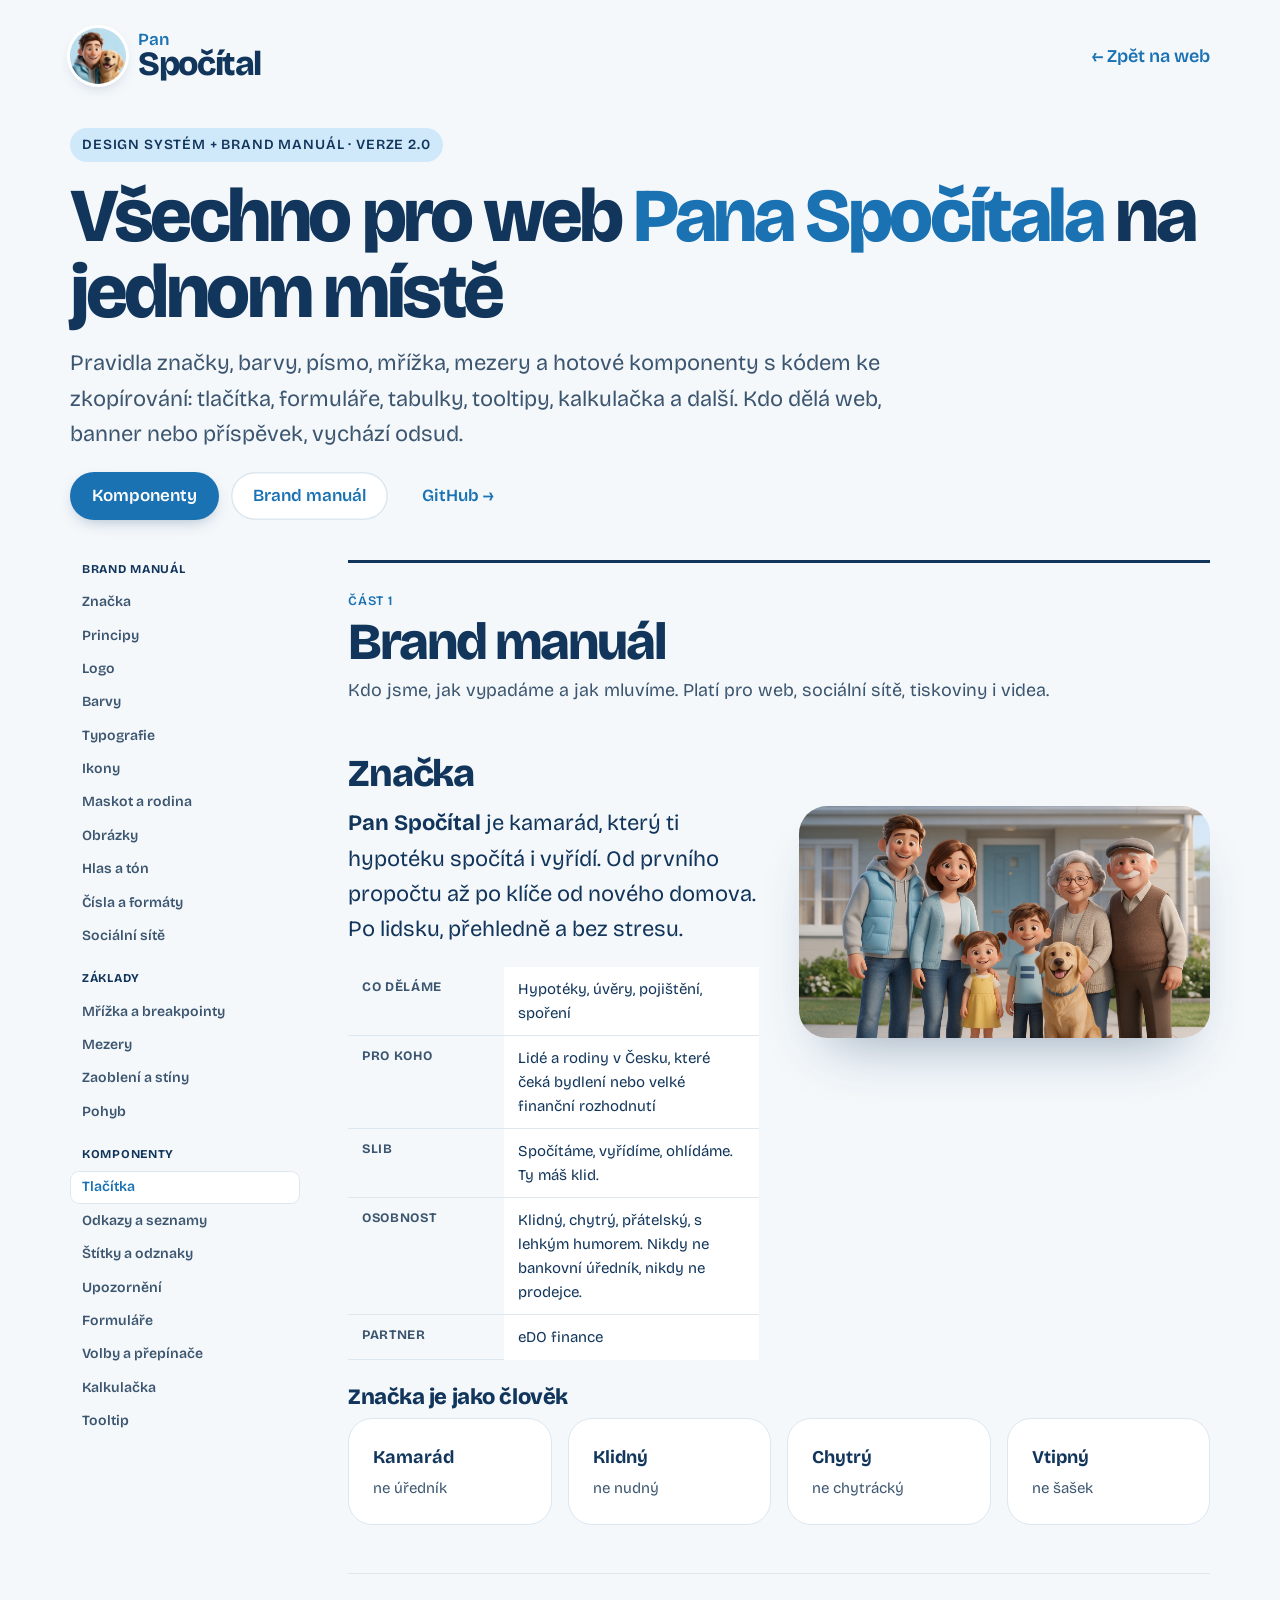
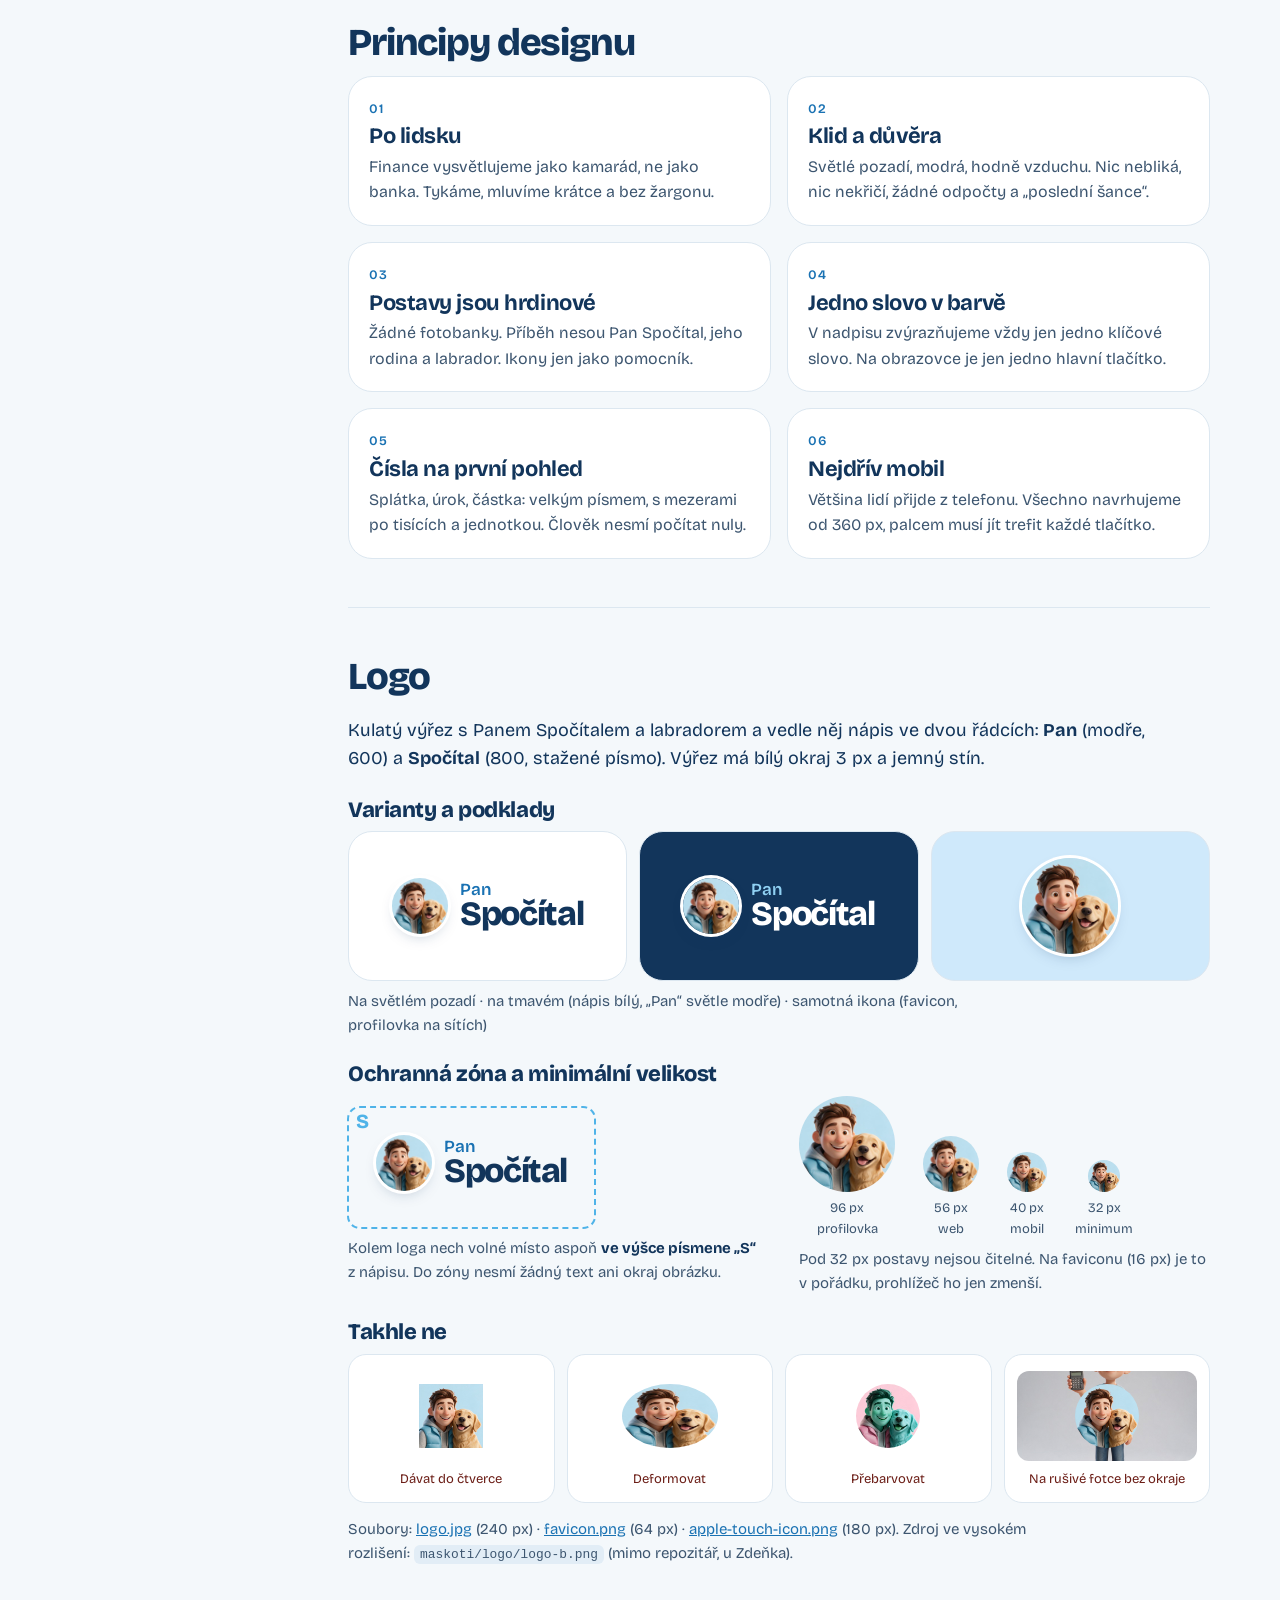
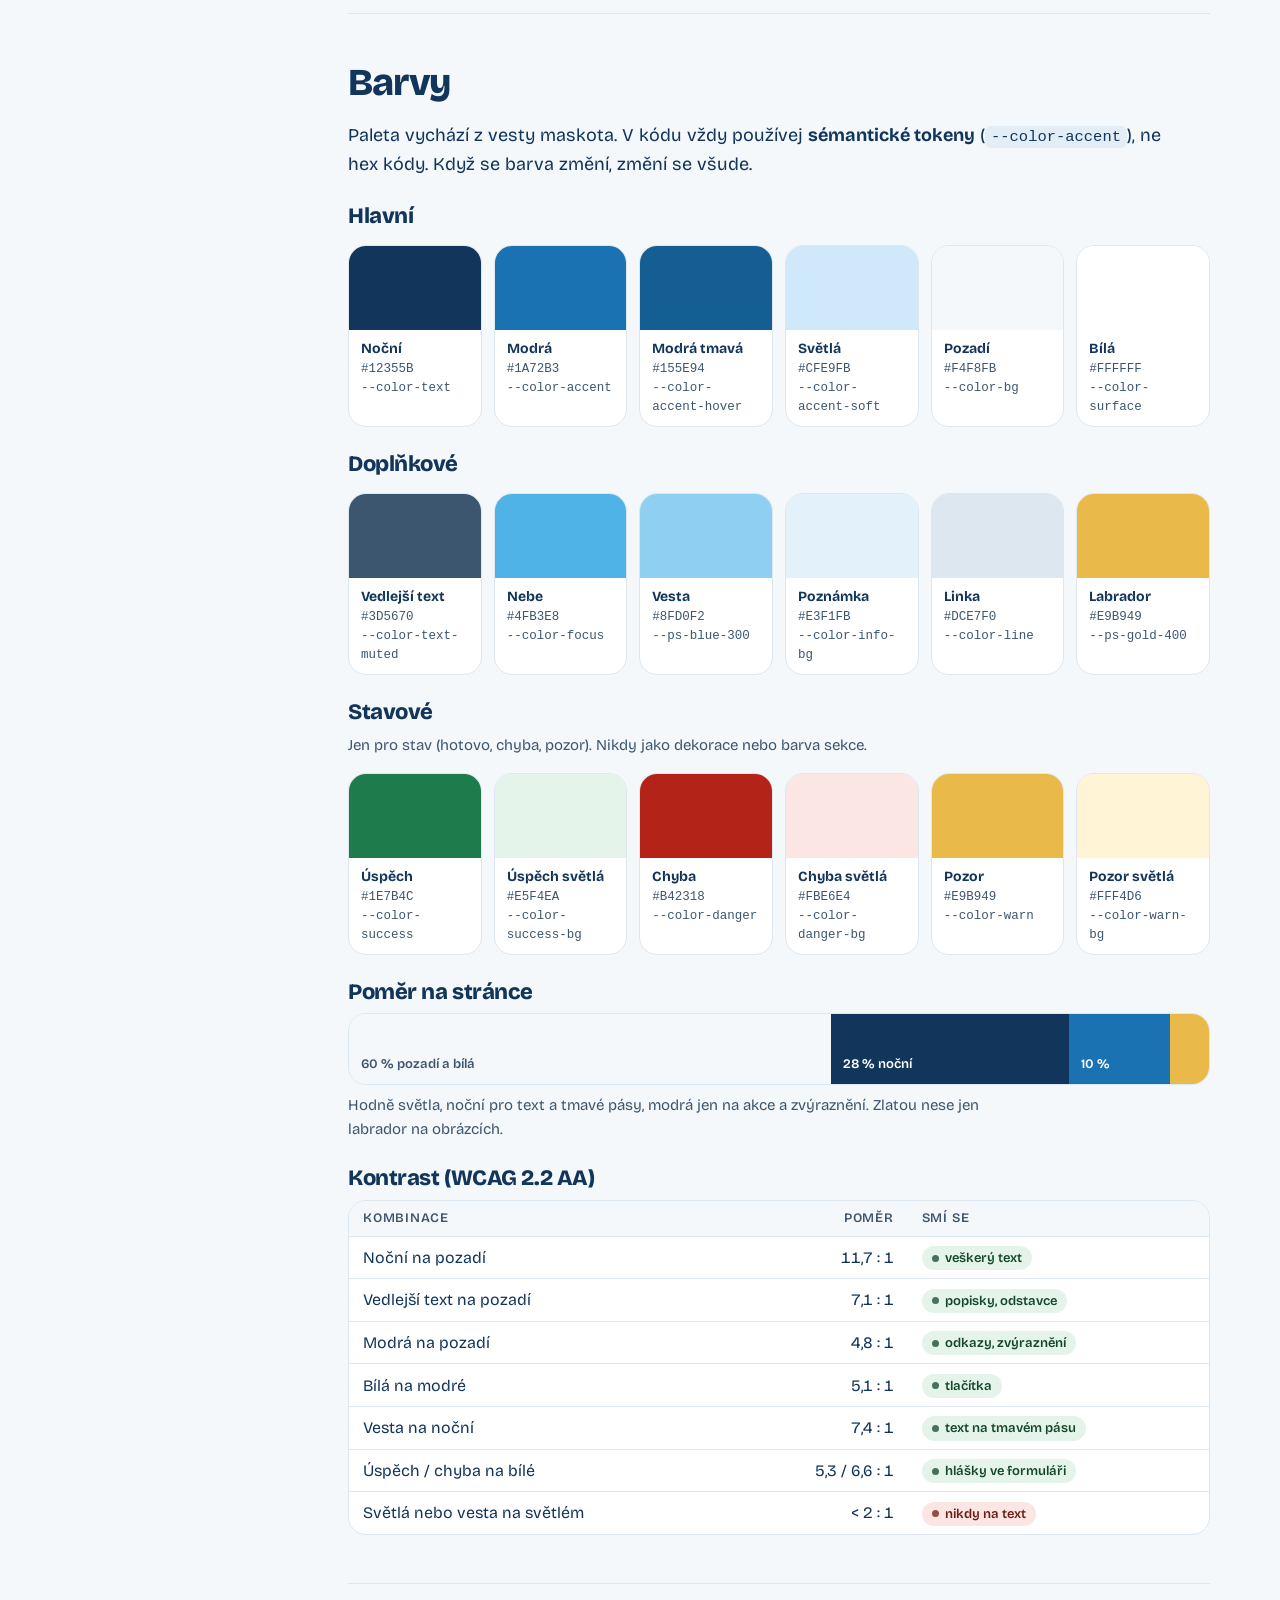
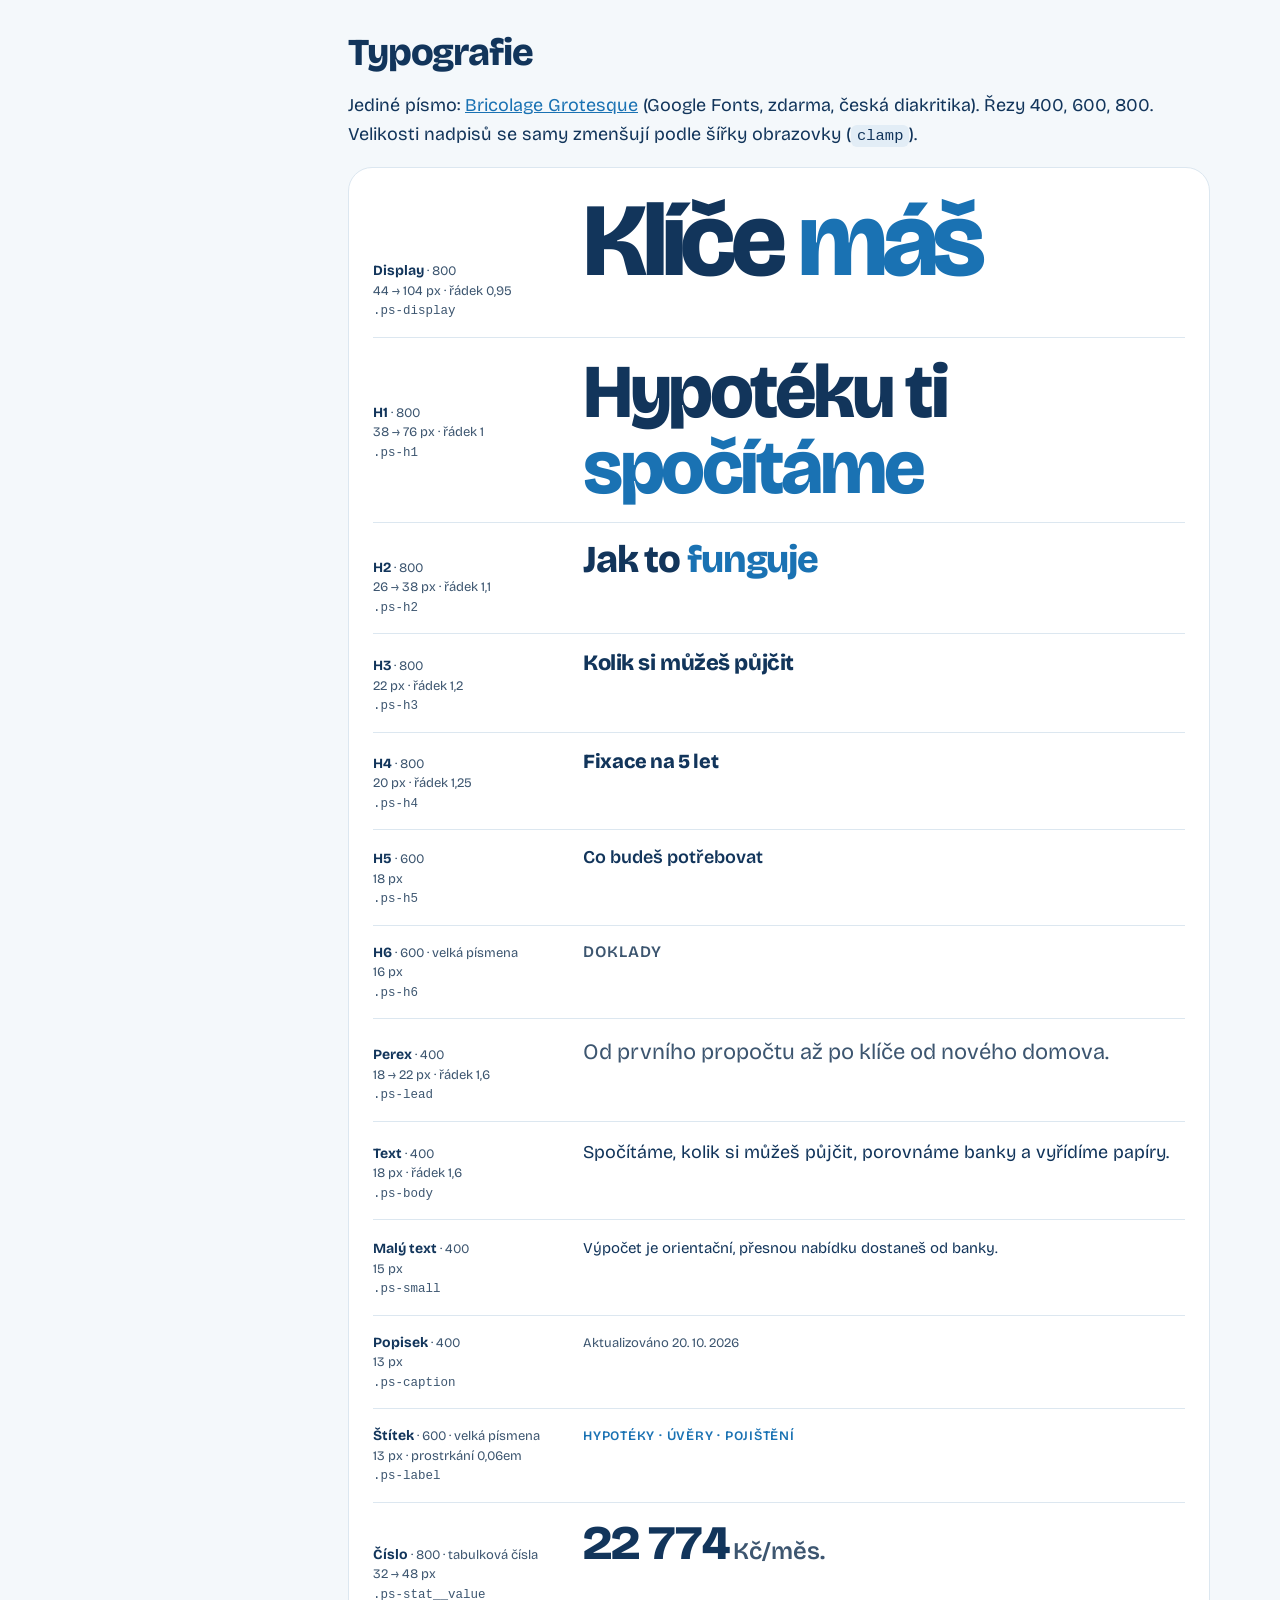
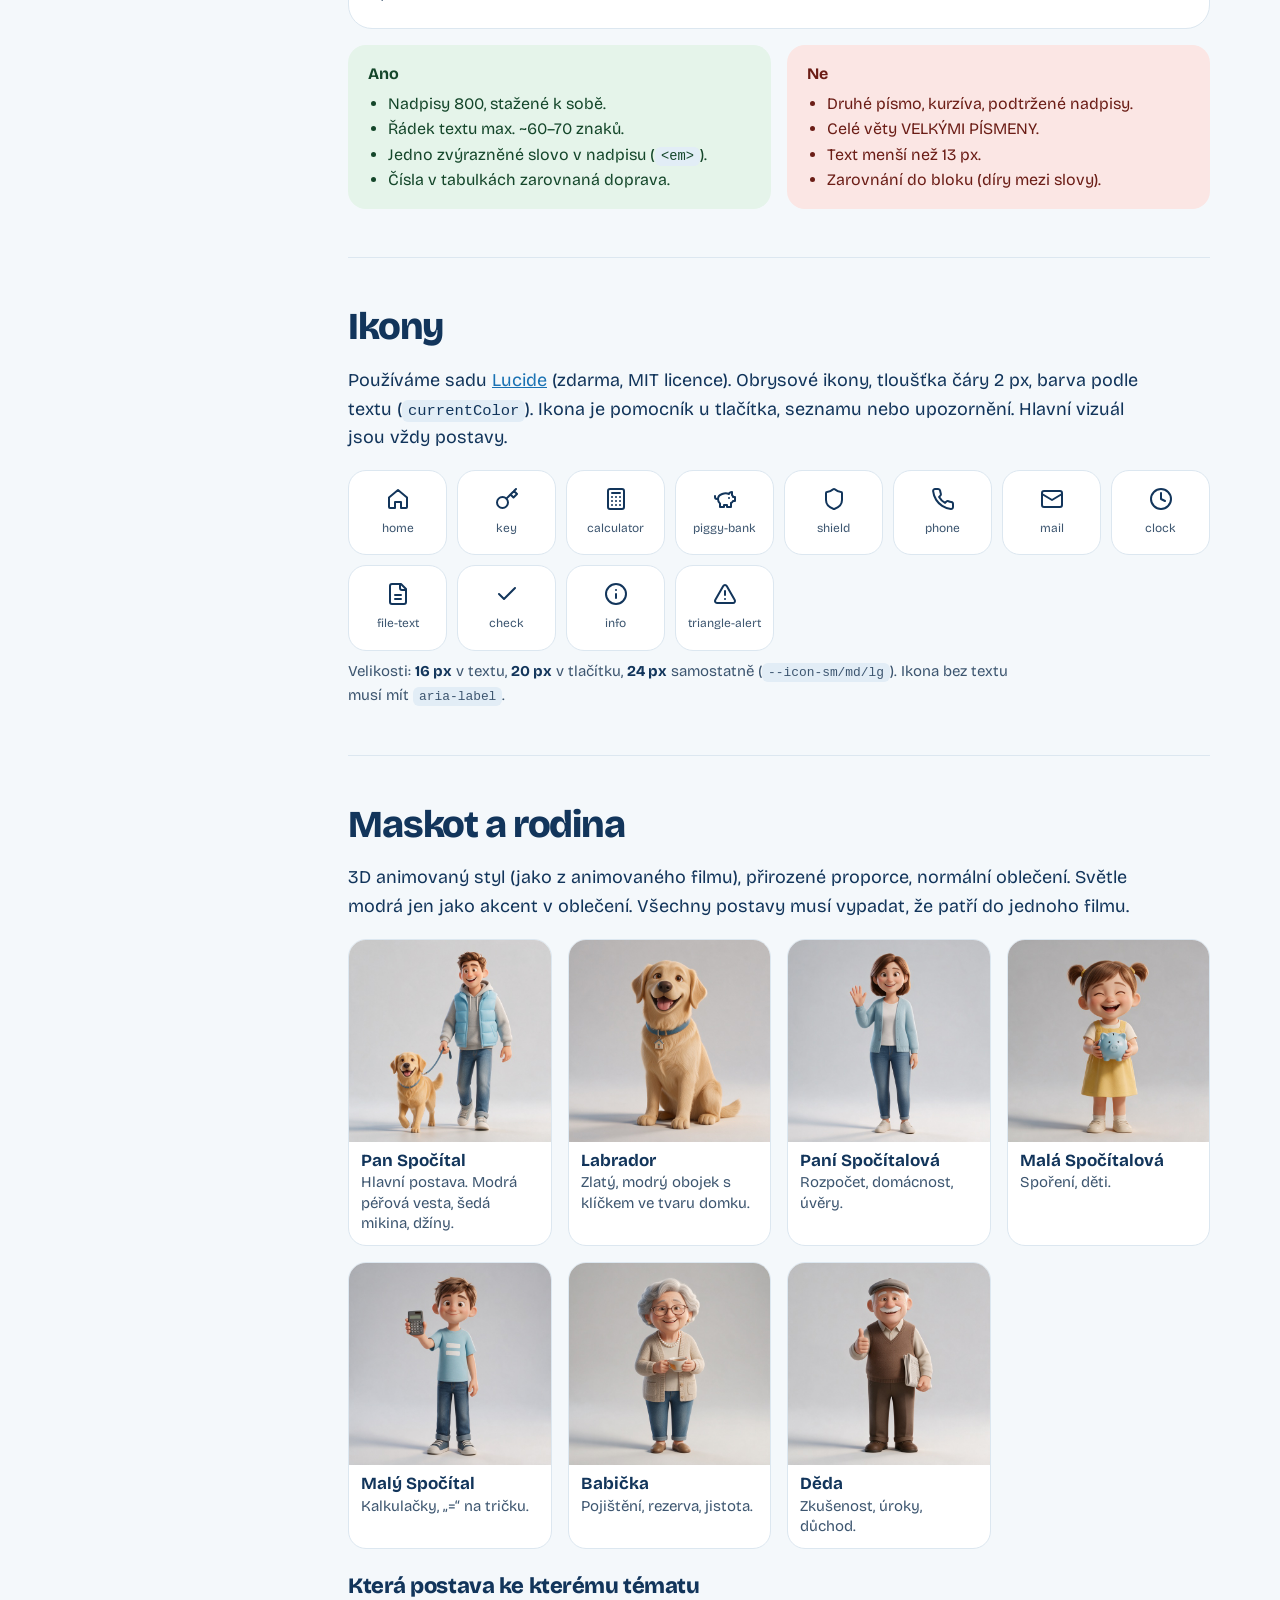
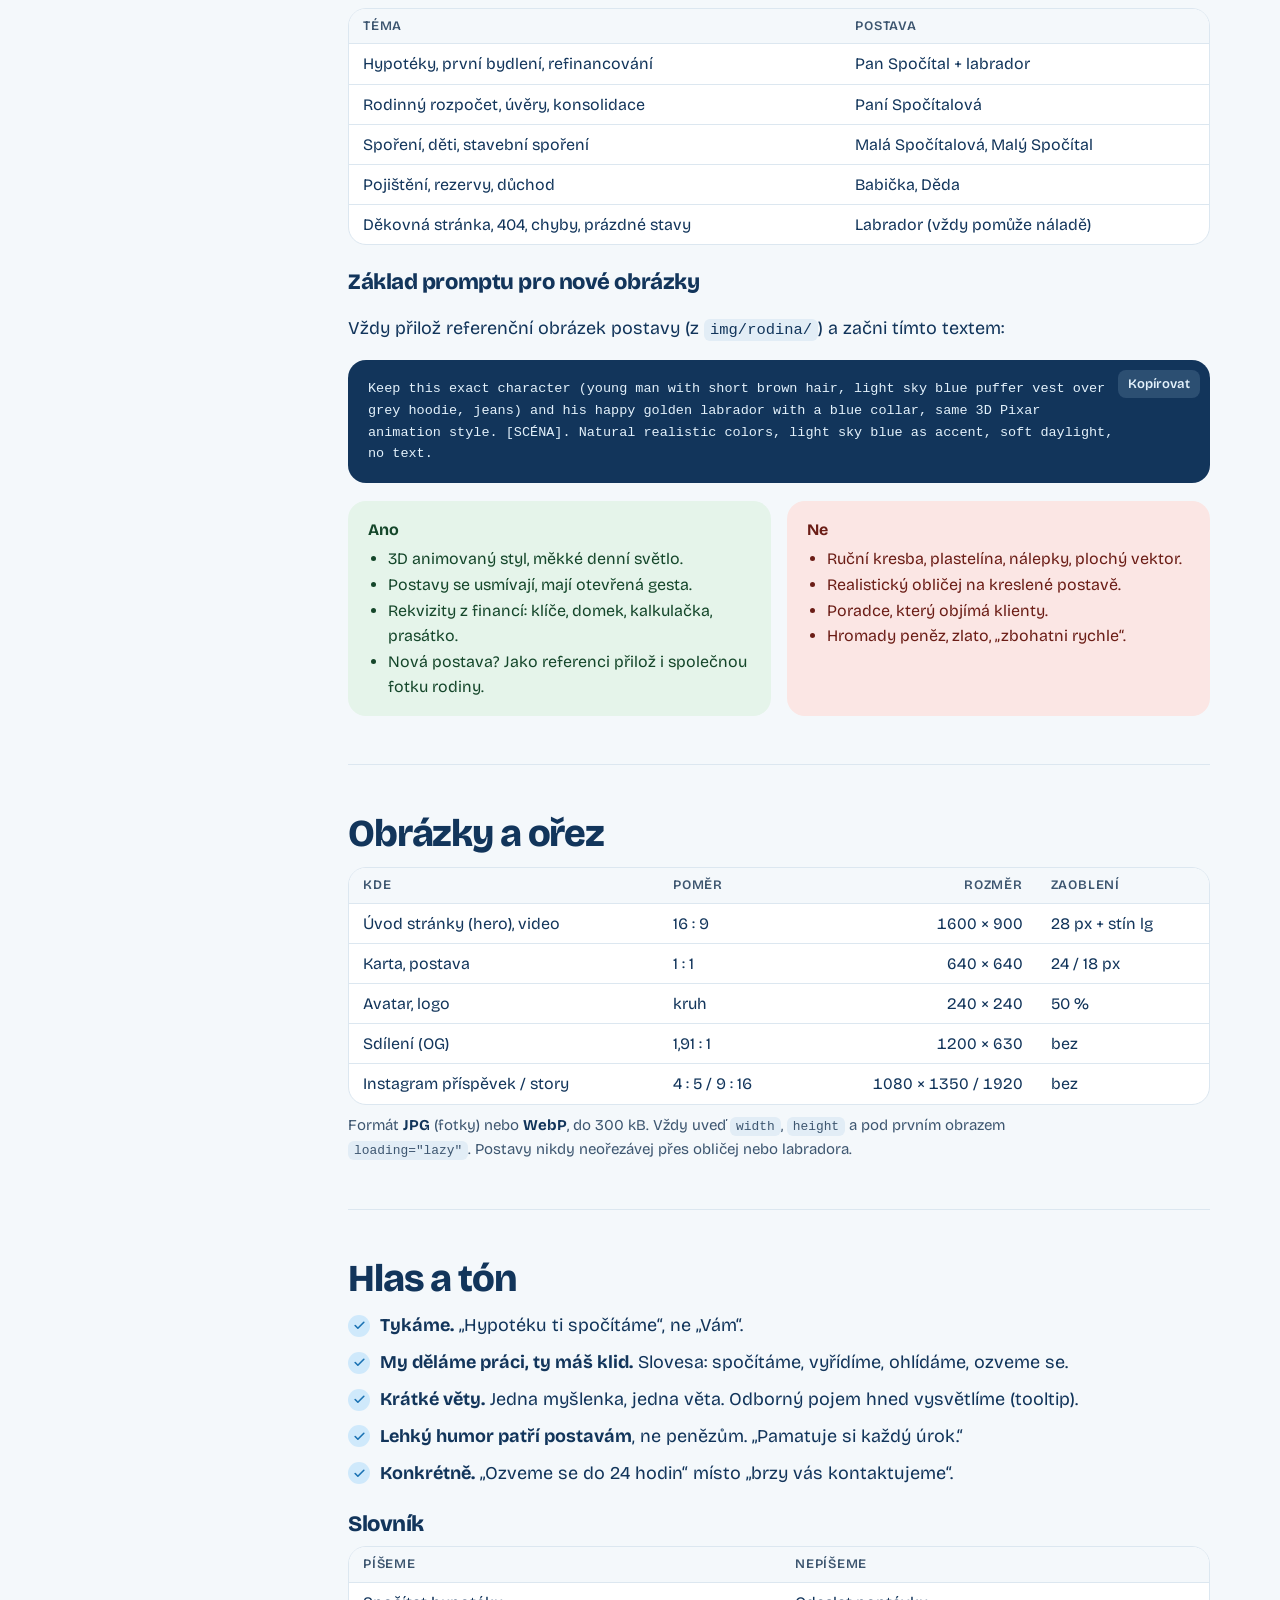
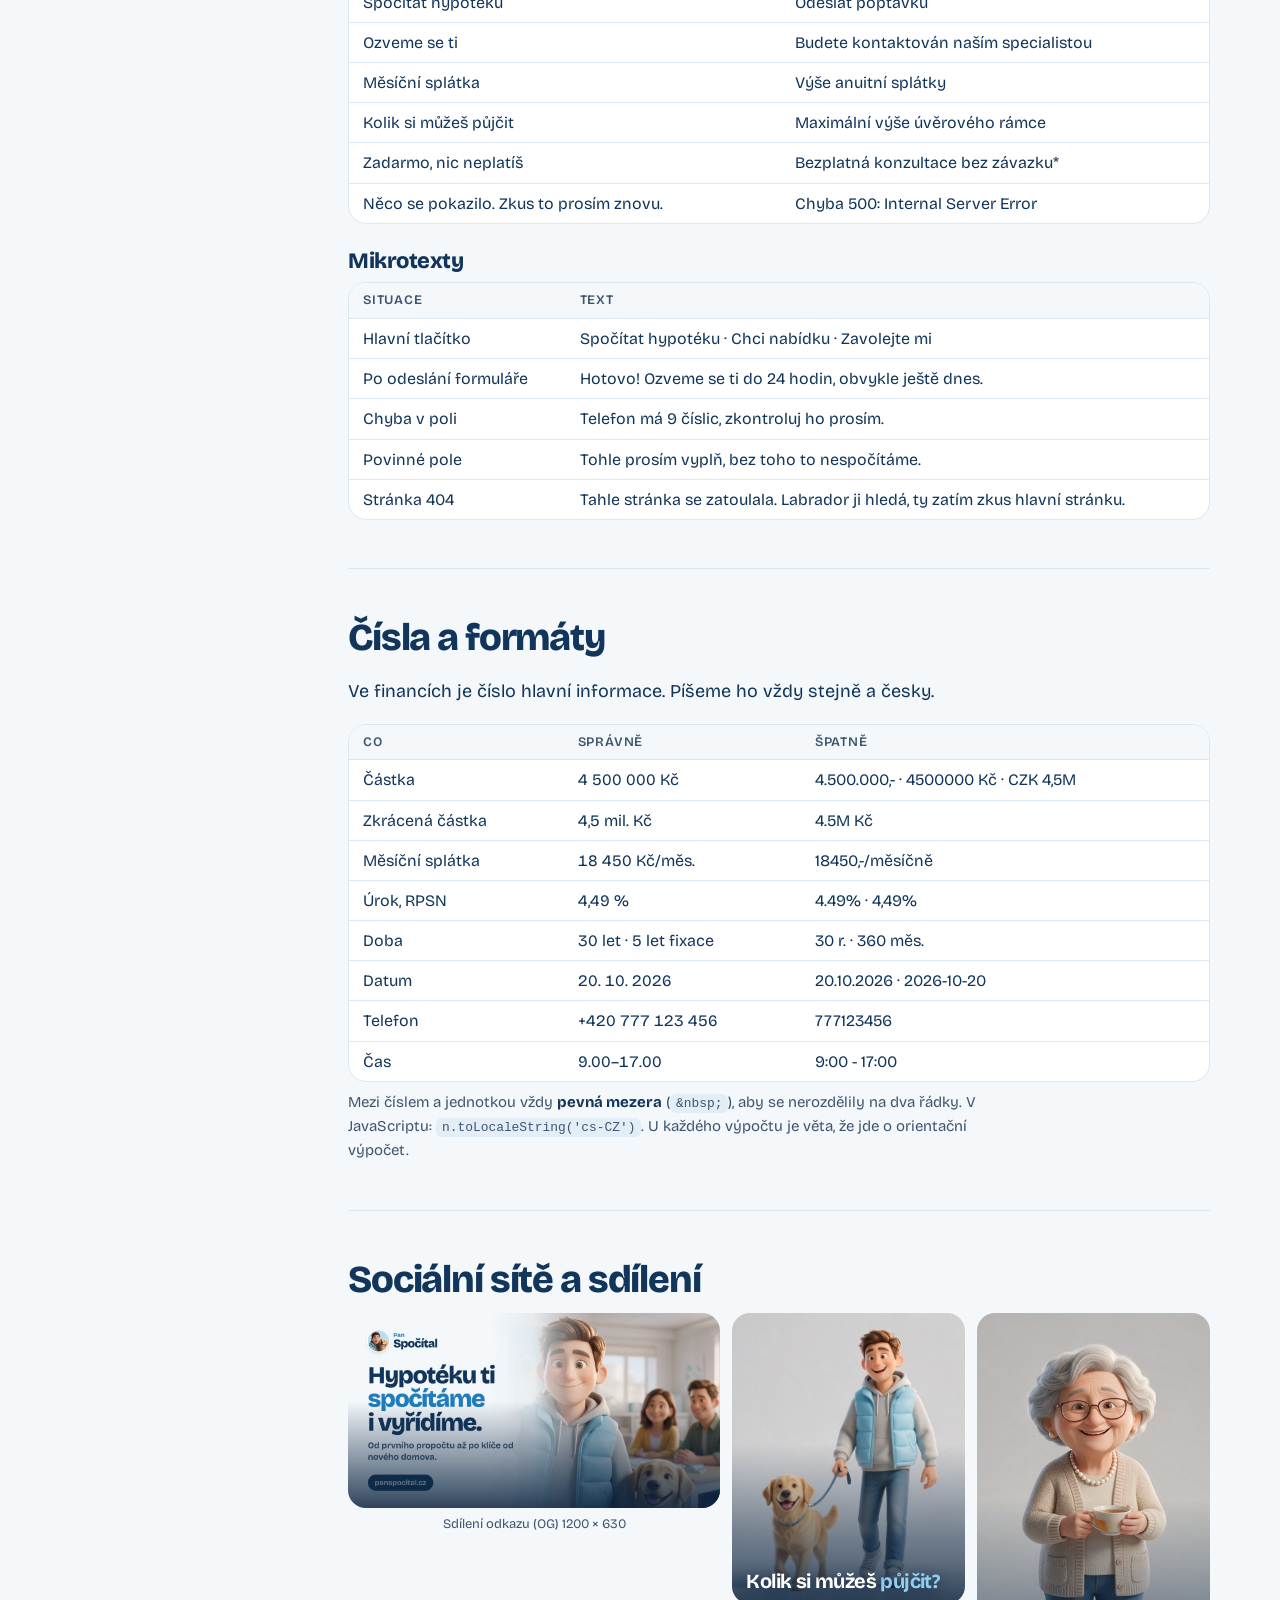
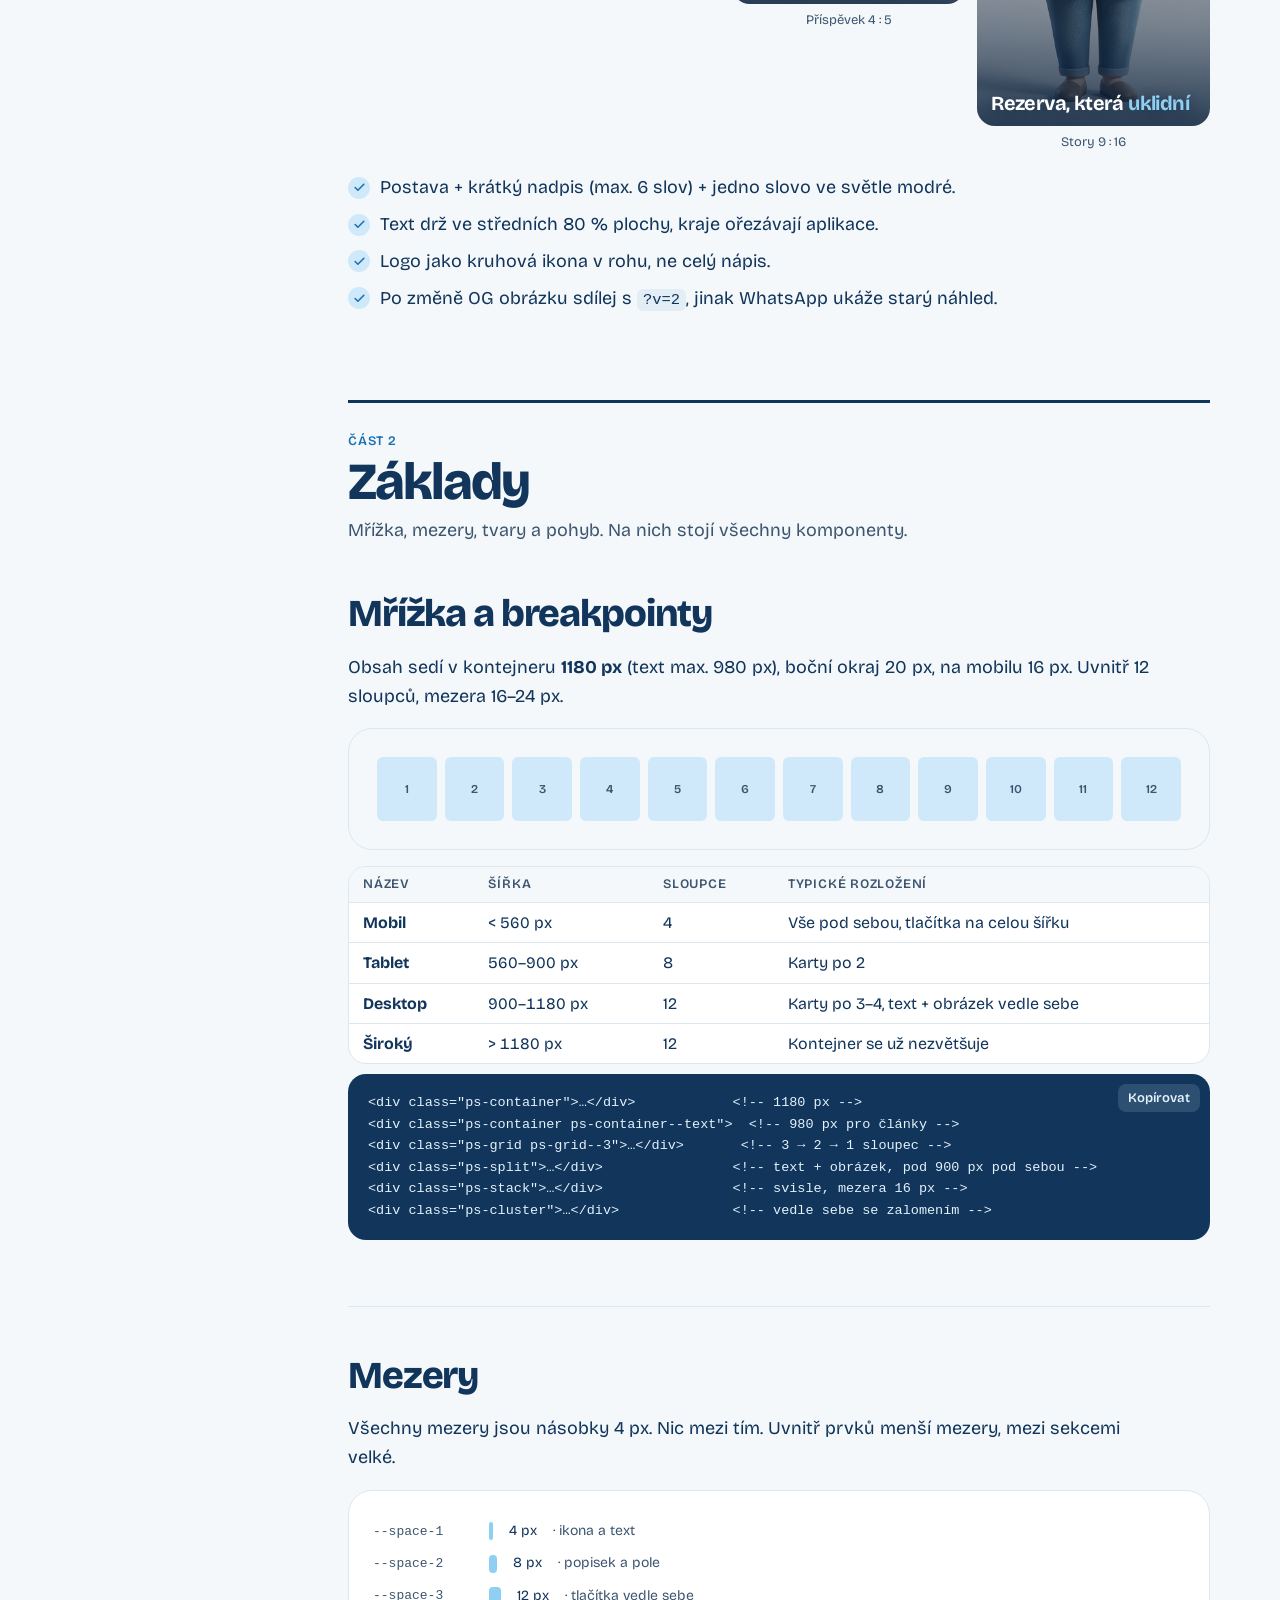
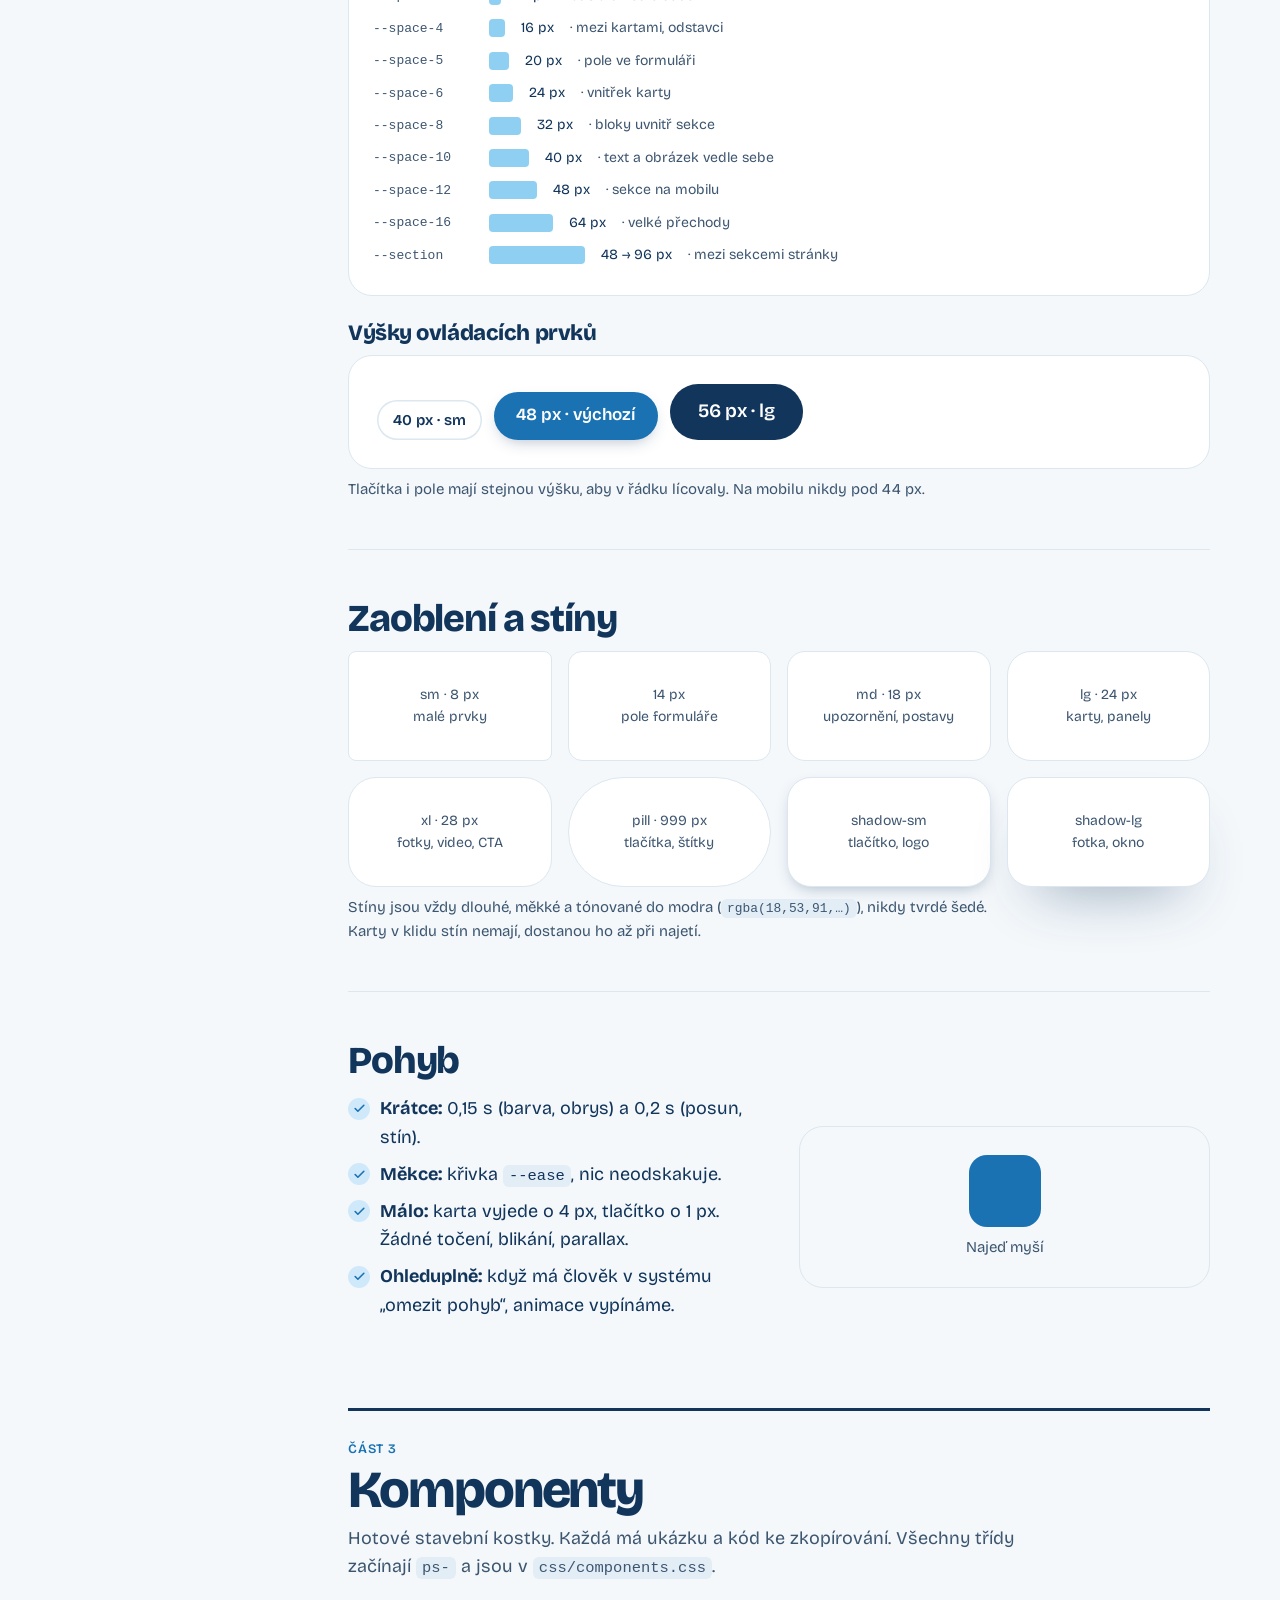
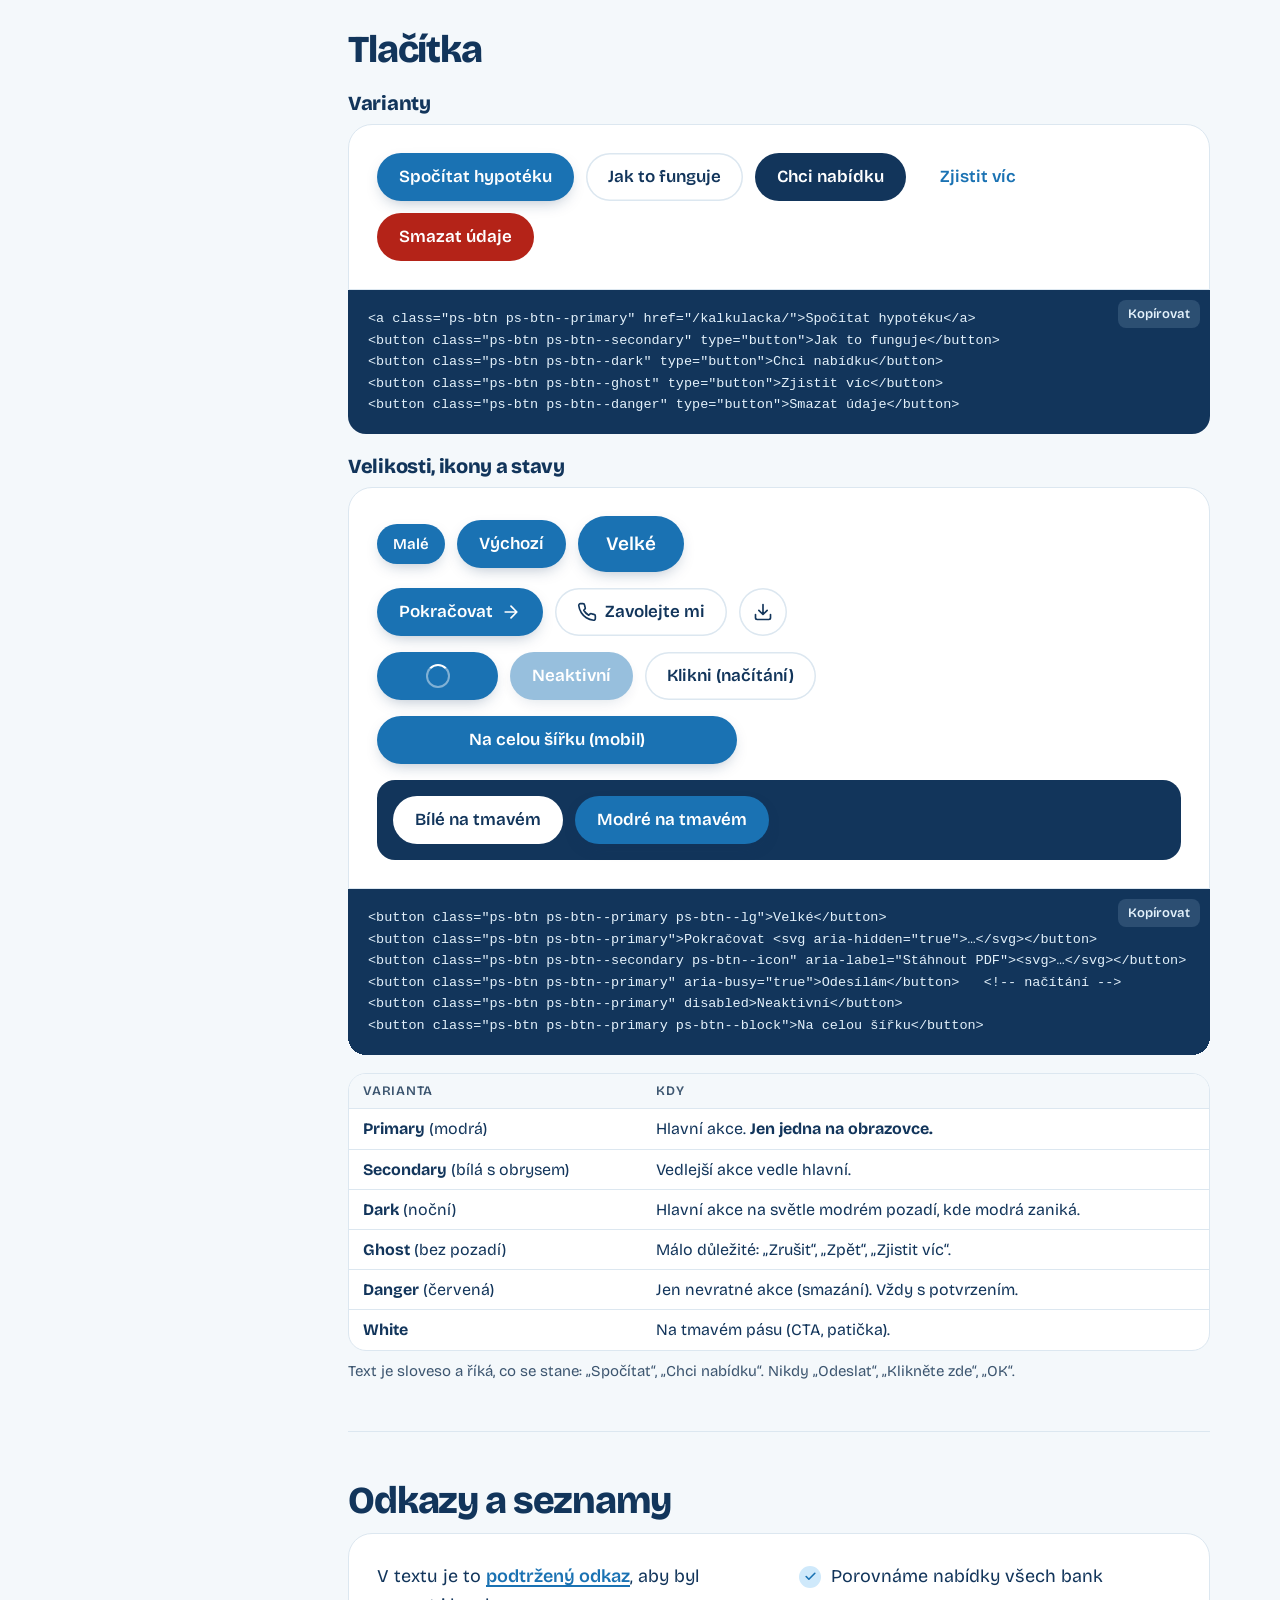
==== commit 03bab1c1: "Design systém v2.0: brand manuál, stavové barvy, typografie H1–H6, mřížka, 25+ komponent (formuláře," ====
--- a/design-system/index.html
+++ b/design-system/index.html
@@ -4,14 +4,14 @@
 <meta charset="utf-8">
 <meta name="viewport" content="width=device-width, initial-scale=1">
 <title>Design systém Pan Spočítal</title>
-<meta name="description" content="Design systém značky Pan Spočítal: logo, barvy, typografie, mezery, komponenty, maskot a rodina, hlas a tón.">
+<meta name="description" content="Design systém a brand manuál značky Pan Spočítal: logo, barvy, typografie, mřížka, mezery, komponenty (tlačítka, formuláře, tabulky, tooltipy…), vzory, maskot, hlas a tón.">
 <link rel="canonical" href="https://panspocital.cz/design-system/">
 <meta property="og:type" content="website">
 <meta property="og:site_name" content="Pan Spočítal">
 <meta property="og:locale" content="cs_CZ">
 <meta property="og:url" content="https://panspocital.cz/design-system/">
 <meta property="og:title" content="Design systém Pan Spočítal">
-<meta property="og:description" content="Logo, barvy, písmo, komponenty, maskot a pravidla na jednom místě.">
+<meta property="og:description" content="Brand manuál, tokeny a všechny komponenty webu na jednom místě.">
 <meta property="og:image" content="https://panspocital.cz/og.jpg">
 <meta property="og:image:width" content="1200">
 <meta property="og:image:height" content="630">
@@ -25,58 +25,140 @@
 <link rel="stylesheet" href="/css/tokens.css">
 <link rel="stylesheet" href="/css/components.css">
 <style>
+/* Styly jen pro tuhle dokumentační stránku (nejsou součástí systému) */
 *{box-sizing:border-box}
-html{scroll-behavior:smooth}
+html{scroll-behavior:smooth;scroll-padding-top:24px}
 a{color:var(--color-accent)}a:hover{color:var(--color-accent-hover)}
+img{max-width:100%}
 header.top{display:flex;align-items:center;justify-content:space-between;gap:16px;flex-wrap:wrap;padding:28px 0}
 .back{font-weight:600;color:var(--color-accent);text-decoration:none}
 .back:hover{text-decoration:underline}
-.layout{display:grid;grid-template-columns:220px minmax(0,1fr);gap:48px;align-items:start}
-nav.side{position:sticky;top:24px;display:flex;flex-direction:column;gap:2px;font-size:var(--text-sm)}
-nav.side a{color:var(--color-text-muted);text-decoration:none;padding:6px 12px;border-radius:10px;font-weight:600}
+.hero{padding:16px 0 40px}
+.hero .ps-cluster{margin-top:20px}
+.layout{display:grid;grid-template-columns:230px minmax(0,1fr);gap:48px;align-items:start}
+nav.side{position:sticky;top:16px;max-height:calc(100vh - 32px);overflow-y:auto;display:flex;flex-direction:column;gap:1px;font-size:14px;padding-bottom:24px}
+nav.side b{font-size:12px;letter-spacing:.06em;text-transform:uppercase;color:var(--color-text);padding:16px 12px 6px}
+nav.side b:first-child{padding-top:0}
+nav.side a{color:var(--color-text-muted);text-decoration:none;padding:5px 12px;border-radius:9px;font-weight:600}
 nav.side a:hover{background:var(--color-accent-soft);color:var(--color-text)}
-.hero{padding:16px 0 40px}
+nav.side a.is-active{background:var(--color-surface);color:var(--color-accent);box-shadow:inset 0 0 0 1px var(--color-line)}
+.part{margin:40px 0 0;padding:28px 0 0;border-top:3px solid var(--color-text)}
+.part:first-child{margin-top:0}
+.part .ps-label{display:block;margin-bottom:4px}
+.part h2{font-size:clamp(32px,5vw,52px);font-weight:800;letter-spacing:-.04em;line-height:1;margin:0 0 8px}
+.part p{margin:0;color:var(--color-text-muted);max-width:60ch}
+main>section{padding:var(--space-12) 0}
+main>section+section{border-top:1px solid var(--color-line)}
+main>section>p{max-width:68ch}
+.demo{background:var(--color-surface);border:1px solid var(--color-line);border-radius:var(--radius-lg) var(--radius-lg) 0 0;padding:28px}
+.demo--bg{background:var(--color-bg)}
+.demo--dark{background:var(--color-inverse-bg)}
+.demo+.code{border-radius:0 0 var(--radius-md) var(--radius-md);margin-top:0}
+.demo:not(:has(+ .code)){border-radius:var(--radius-lg)}
+.code{position:relative;margin:10px 0 18px}
+.code--wrap pre{white-space:pre-wrap!important}
+.code pre{background:var(--color-inverse-bg);color:var(--color-inverse-text);border-radius:inherit;padding:18px 20px;padding-right:90px;overflow-x:auto;font:13.5px/1.6 var(--font-mono);margin:0;white-space:pre;tab-size:2}
+.demo+.code--wrap pre{white-space:pre-wrap!important}
+.code pre{border-radius:0 0 var(--radius-md) var(--radius-md)}
+.code:not(.demo+.code) pre{border-radius:var(--radius-md)}
+.copy{position:absolute;top:10px;right:10px;border:0;border-radius:8px;background:rgba(207,233,251,.14);color:var(--color-inverse-text);font:600 13px var(--font-sans);padding:6px 10px;cursor:pointer}
+.copy:hover{background:rgba(207,233,251,.25)}
+code.i{font:.86em var(--font-mono);background:#E2EDF6;padding:2px 6px;border-radius:6px;white-space:nowrap}
+.rule{font-size:var(--text-sm);color:var(--color-text-muted);margin:8px 0 0}
+.rule b{color:var(--color-text)}
 .sw-grid{display:grid;grid-template-columns:repeat(6,minmax(0,1fr));gap:12px;margin:16px 0 24px}
-.sw{background:var(--color-surface);border:1px solid var(--color-line);border-radius:var(--radius-md);overflow:hidden;font-size:var(--text-sm);line-height:1.35}
+.sw{background:var(--color-surface);border:1px solid var(--color-line);border-radius:var(--radius-md);overflow:hidden;font-size:14px;line-height:1.35}
 .sw i{display:block;height:84px}
 .sw div{padding:10px 12px}
 .sw b{display:block}
-.sw code,.tok{font:13px var(--font-mono);color:var(--color-text-muted)}
-.type-row{display:grid;grid-template-columns:160px minmax(0,1fr);gap:20px;align-items:baseline;padding:16px 0;border-bottom:1px solid var(--color-line)}
+.sw code,.tok{font:12.5px var(--font-mono);color:var(--color-text-muted)}
+.ratio{display:flex;height:72px;border-radius:var(--radius-md);overflow:hidden;border:1px solid var(--color-line);font-size:13px;font-weight:600}
+.ratio span{display:flex;align-items:flex-end;padding:10px 12px}
+.type-row{display:grid;grid-template-columns:190px minmax(0,1fr);gap:20px;align-items:baseline;padding:16px 0;border-bottom:1px solid var(--color-line)}
 .type-row:last-child{border-bottom:0}
-.type-meta{font-size:var(--text-sm);color:var(--color-text-muted)}
-.box{background:var(--color-surface);border:1px solid var(--color-line);border-radius:var(--radius-lg);padding:24px}
-.row{display:flex;flex-wrap:wrap;gap:12px;align-items:center}
-.space-row{display:flex;align-items:center;gap:16px;padding:6px 0;font-size:var(--text-sm)}
-.space-row i{display:block;height:16px;background:var(--ps-blue-300);border-radius:4px}
-.space-row code{width:110px;font:13px var(--font-mono);color:var(--color-text-muted)}
-.shape{display:grid;place-items:center;height:110px;background:var(--color-surface);border:1px solid var(--color-line);font-size:var(--text-sm);color:var(--color-text-muted);text-align:center}
-.dodont{display:grid;grid-template-columns:repeat(2,minmax(0,1fr));gap:16px}
+.type-meta{font-size:13px;color:var(--color-text-muted);line-height:1.5}
+.type-meta b{color:var(--color-text);font-size:14px}
+.space-row{display:flex;align-items:center;gap:16px;padding:5px 0;font-size:14px}
+.space-row i{display:block;height:18px;background:var(--ps-blue-300);border-radius:4px;flex:none}
+.space-row code{width:100px;font:13px var(--font-mono);color:var(--color-text-muted);flex:none}
+.space-row span{color:var(--color-text-muted)}
+.shape{display:grid;place-items:center;height:110px;background:var(--color-surface);border:1px solid var(--color-line);font-size:14px;color:var(--color-text-muted);text-align:center}
+.dodont{display:grid;grid-template-columns:repeat(2,minmax(0,1fr));gap:16px;margin-top:16px}
 .do,.dont{border-radius:var(--radius-md);padding:16px 20px;font-size:16px}
-.do{background:#E5F4EA;color:#14462A}
-.dont{background:#FBE6E4;color:#6B1D16}
-.do b,.dont b{display:block;margin-bottom:4px}
+.do{background:var(--color-success-bg);color:var(--color-success-text)}
+.dont{background:var(--color-danger-bg);color:var(--color-danger-text)}
+.do>b,.dont>b{display:block;margin-bottom:4px}
 .do ul,.dont ul{margin:0;padding-left:20px}
 .logo-stage{display:grid;grid-template-columns:repeat(3,minmax(0,1fr));gap:12px}
-.logo-stage>div{display:grid;place-items:center;min-height:140px;border-radius:var(--radius-lg);border:1px solid var(--color-line);padding:16px}
-.on-dark{background:var(--color-inverse-bg)}
+.logo-stage>div{display:grid;place-items:center;min-height:150px;border-radius:var(--radius-lg);border:1px solid var(--color-line);padding:16px;background:var(--color-surface)}
+.on-dark{background:var(--color-inverse-bg)!important}
 .on-dark .ps-brand__name b{color:var(--ps-white)}
 .on-dark .ps-brand__name small{color:var(--ps-blue-300)}
-.on-soft{background:var(--color-accent-soft)}
-pre{background:var(--color-inverse-bg);color:var(--color-inverse-text);border-radius:var(--radius-md);padding:18px 20px;overflow-x:auto;font:14px/1.55 var(--font-mono);white-space:pre-wrap;word-break:break-word;margin:10px 0 18px}
-code.i{font:.88em var(--font-mono);background:#E2EDF6;padding:2px 6px;border-radius:6px}
-.tbl{width:100%;border-collapse:collapse;background:var(--color-surface);border:1px solid var(--color-line);border-radius:var(--radius-md);overflow:hidden;font-size:16px}
+.on-soft{background:var(--color-accent-soft)!important}
+.on-photo{background:url(/img/rodina/rodina.jpg) center/cover!important}
+.clear{display:inline-block;position:relative;padding:28px;outline:2px dashed var(--ps-blue-400);outline-offset:-1px;border-radius:12px}
+.clear::before{content:"S";position:absolute;top:2px;left:8px;font:800 20px var(--font-sans);color:var(--ps-blue-400)}
+.minsize{display:flex;gap:28px;align-items:flex-end;flex-wrap:wrap}
+.minsize figure{margin:0;text-align:center;font-size:13px;color:var(--color-text-muted)}
+.minsize img{display:block;border-radius:50%;margin:0 auto 6px}
+.misuse{display:grid;grid-template-columns:repeat(4,minmax(0,1fr));gap:12px}
+.misuse figure{margin:0;background:var(--color-surface);border:1px solid var(--color-line);border-radius:var(--radius-md);padding:16px 12px 12px;text-align:center;font-size:13px;color:var(--color-danger-text)}
+.misuse .stage{height:90px;display:grid;place-items:center;margin-bottom:8px}
+.misuse img{width:64px;height:64px}
+.tbl{width:100%;border-collapse:collapse;background:var(--color-surface);font-size:15px}
 .tbl th,.tbl td{text-align:left;padding:10px 14px;border-bottom:1px solid var(--color-line);vertical-align:top}
-.tbl th{background:#E6F0F8}
+.tbl th{background:var(--color-bg);font-size:13px;text-transform:uppercase;letter-spacing:.05em;color:var(--color-text-muted)}
 .tbl tr:last-child td{border-bottom:0}
-.voice li{margin-bottom:8px}
-footer{border-top:1px solid var(--color-line);padding:28px 0 40px;color:var(--color-text-muted);font-size:15px;margin-top:40px}
-@media (max-width:900px){.layout{grid-template-columns:1fr}nav.side{position:static;flex-direction:row;flex-wrap:wrap}.logo-stage{grid-template-columns:1fr}}
-@media (max-width:900px){.sw-grid{grid-template-columns:repeat(3,minmax(0,1fr))}}
-@media (max-width:560px){.type-row{grid-template-columns:1fr;gap:4px}.dodont{grid-template-columns:1fr}}
+.tbl code{font:13px var(--font-mono)}
+.grid-demo{display:grid;grid-template-columns:repeat(12,1fr);gap:8px}
+.grid-demo i{height:64px;background:var(--color-accent-soft);border-radius:6px;display:grid;place-items:center;font:600 12px var(--font-sans);font-style:normal;color:var(--color-text-muted)}
+.icons{display:grid;grid-template-columns:repeat(auto-fill,minmax(92px,1fr));gap:10px}
+.icons figure{margin:0;display:grid;justify-items:center;gap:8px;padding:16px 8px;background:var(--color-surface);border:1px solid var(--color-line);border-radius:var(--radius-md);font-size:12px;color:var(--color-text-muted)}
+.icons svg{width:24px;height:24px;color:var(--color-text)}
+.motion-box{width:72px;height:72px;border-radius:18px;background:var(--color-accent);transition:transform var(--dur) var(--ease)}
+.motion-demo:hover .motion-box{transform:translateY(-8px)}
+.phone{max-width:390px;margin:0 auto;border:10px solid var(--color-text);border-radius:36px;overflow:hidden;background:var(--color-bg)}
+.hero-demo{display:grid;grid-template-columns:1.1fr .9fr;gap:32px;align-items:center}
+.hero-demo>img{border-radius:var(--radius-xl);box-shadow:var(--shadow-lg);width:100%;height:auto}
+.social{display:grid;grid-template-columns:1.6fr 1fr 1fr;gap:12px;align-items:start}
+.social figure{margin:0;font-size:13px;color:var(--color-text-muted);text-align:center}
+.social .post{border-radius:var(--radius-md);overflow:hidden;position:relative;background:var(--color-inverse-bg);color:#fff;text-align:left;margin-bottom:6px}
+.social .post img{display:block;width:100%;height:100%;object-fit:cover}
+.social .post::after{content:"";position:absolute;inset:45% 0 0;background:linear-gradient(transparent,rgba(11,36,64,.85))}
+.social .post b{z-index:1;position:absolute;left:14px;bottom:12px;right:14px;font-size:20px;line-height:1.05;letter-spacing:-.03em;text-shadow:0 2px 12px rgba(11,36,64,.6)}
+.social .post b em{font-style:normal;color:var(--ps-blue-300)}
+.versions li{margin-bottom:6px}
+footer.page{border-top:1px solid var(--color-line);padding:28px 0 40px;color:var(--color-text-muted);font-size:15px;margin-top:40px}
+@media (max-width:1000px){.layout{grid-template-columns:minmax(0,1fr)}nav.side{position:static;max-height:none;flex-direction:row;flex-wrap:wrap;gap:4px}nav.side b{width:100%;padding:12px 4px 2px}}
+@media (max-width:900px){.sw-grid{grid-template-columns:repeat(3,minmax(0,1fr))}.logo-stage{grid-template-columns:1fr}.misuse{grid-template-columns:repeat(2,minmax(0,1fr))}.hero-demo,.social{grid-template-columns:1fr}.social figure{max-width:320px;margin:0 auto}}
+@media (max-width:560px){.type-row{grid-template-columns:1fr;gap:4px}.dodont{grid-template-columns:1fr}.demo{padding:20px}.sw-grid{grid-template-columns:repeat(2,minmax(0,1fr))}.grid-demo{grid-template-columns:repeat(4,1fr)}.grid-demo i:nth-child(n+5){display:none}}
 </style>
 </head>
 <body class="ps-body">
+
+<!-- Sada ikon (Lucide, MIT) – použití: <svg><use href="#i-check"/></svg> -->
+<svg width="0" height="0" style="position:absolute" aria-hidden="true">
+  <defs>
+    <symbol id="i-check" viewBox="0 0 24 24" fill="none" stroke="currentColor" stroke-width="2" stroke-linecap="round" stroke-linejoin="round"><path d="M20 6 9 17l-5-5"/></symbol>
+    <symbol id="i-info" viewBox="0 0 24 24" fill="none" stroke="currentColor" stroke-width="2" stroke-linecap="round" stroke-linejoin="round"><circle cx="12" cy="12" r="10"/><path d="M12 16v-4M12 8h.01"/></symbol>
+    <symbol id="i-alert" viewBox="0 0 24 24" fill="none" stroke="currentColor" stroke-width="2" stroke-linecap="round" stroke-linejoin="round"><path d="m21.73 18-8-14a2 2 0 0 0-3.48 0l-8 14A2 2 0 0 0 4 21h16a2 2 0 0 0 1.73-3"/><path d="M12 9v4M12 17h.01"/></symbol>
+    <symbol id="i-x-circle" viewBox="0 0 24 24" fill="none" stroke="currentColor" stroke-width="2" stroke-linecap="round" stroke-linejoin="round"><circle cx="12" cy="12" r="10"/><path d="m15 9-6 6M9 9l6 6"/></symbol>
+    <symbol id="i-ok-circle" viewBox="0 0 24 24" fill="none" stroke="currentColor" stroke-width="2" stroke-linecap="round" stroke-linejoin="round"><circle cx="12" cy="12" r="10"/><path d="m9 12 2 2 4-4"/></symbol>
+    <symbol id="i-arrow" viewBox="0 0 24 24" fill="none" stroke="currentColor" stroke-width="2" stroke-linecap="round" stroke-linejoin="round"><path d="M5 12h14M12 5l7 7-7 7"/></symbol>
+    <symbol id="i-phone" viewBox="0 0 24 24" fill="none" stroke="currentColor" stroke-width="2" stroke-linecap="round" stroke-linejoin="round"><path d="M22 16.92v3a2 2 0 0 1-2.18 2 19.79 19.79 0 0 1-8.63-3.07 19.5 19.5 0 0 1-6-6 19.79 19.79 0 0 1-3.07-8.67A2 2 0 0 1 4.11 2h3a2 2 0 0 1 2 1.72c.13.96.36 1.9.7 2.81a2 2 0 0 1-.45 2.11L8.09 9.91a16 16 0 0 0 6 6l1.27-1.27a2 2 0 0 1 2.11-.45c.91.34 1.85.57 2.81.7A2 2 0 0 1 22 16.92z"/></symbol>
+    <symbol id="i-home" viewBox="0 0 24 24" fill="none" stroke="currentColor" stroke-width="2" stroke-linecap="round" stroke-linejoin="round"><path d="M3 10.5 12 3l9 7.5V20a1 1 0 0 1-1 1h-5v-6H9v6H4a1 1 0 0 1-1-1z"/></symbol>
+    <symbol id="i-calc" viewBox="0 0 24 24" fill="none" stroke="currentColor" stroke-width="2" stroke-linecap="round" stroke-linejoin="round"><rect x="4" y="2" width="16" height="20" rx="2"/><path d="M8 6h8M8 14h.01M12 14h.01M16 14h.01M8 18h.01M12 18h.01M16 18h.01M8 10h.01M12 10h.01M16 10h.01"/></symbol>
+    <symbol id="i-shield" viewBox="0 0 24 24" fill="none" stroke="currentColor" stroke-width="2" stroke-linecap="round" stroke-linejoin="round"><path d="M20 13c0 5-3.5 7.5-7.66 8.95a1 1 0 0 1-.67-.01C7.5 20.5 4 18 4 13V6a1 1 0 0 1 1-1c2 0 4.5-1.2 6.24-2.72a1.17 1.17 0 0 1 1.52 0C14.51 3.81 17 5 19 5a1 1 0 0 1 1 1z"/></symbol>
+    <symbol id="i-piggy" viewBox="0 0 24 24" fill="none" stroke="currentColor" stroke-width="2" stroke-linecap="round" stroke-linejoin="round"><path d="M19 5c-1.5 0-2.8 1.4-3 2-3.5-1.5-11-.3-11 5 0 1.8 0 3 2 4.5V20h4v-2h3v2h4v-4c1-.5 1.7-1 2-2h2v-4h-2c0-1-.5-1.5-1-2V5z"/><path d="M2 9v1c0 1.1.9 2 2 2h1M16 11h.01"/></symbol>
+    <symbol id="i-key" viewBox="0 0 24 24" fill="none" stroke="currentColor" stroke-width="2" stroke-linecap="round" stroke-linejoin="round"><circle cx="7.5" cy="15.5" r="5.5"/><path d="m21 2-9.6 9.6M15.5 7.5l3 3L22 7l-3-3"/></symbol>
+    <symbol id="i-clock" viewBox="0 0 24 24" fill="none" stroke="currentColor" stroke-width="2" stroke-linecap="round" stroke-linejoin="round"><circle cx="12" cy="12" r="10"/><path d="M12 6v6l4 2"/></symbol>
+    <symbol id="i-mail" viewBox="0 0 24 24" fill="none" stroke="currentColor" stroke-width="2" stroke-linecap="round" stroke-linejoin="round"><rect x="2" y="4" width="20" height="16" rx="2"/><path d="m22 7-10 6L2 7"/></symbol>
+    <symbol id="i-menu" viewBox="0 0 24 24" fill="none" stroke="currentColor" stroke-width="2" stroke-linecap="round" stroke-linejoin="round"><path d="M4 6h16M4 12h16M4 18h16"/></symbol>
+    <symbol id="i-download" viewBox="0 0 24 24" fill="none" stroke="currentColor" stroke-width="2" stroke-linecap="round" stroke-linejoin="round"><path d="M21 15v4a2 2 0 0 1-2 2H5a2 2 0 0 1-2-2v-4M7 10l5 5 5-5M12 15V3"/></symbol>
+    <symbol id="i-file" viewBox="0 0 24 24" fill="none" stroke="currentColor" stroke-width="2" stroke-linecap="round" stroke-linejoin="round"><path d="M15 2H6a2 2 0 0 0-2 2v16a2 2 0 0 0 2 2h12a2 2 0 0 0 2-2V7z"/><path d="M14 2v4a2 2 0 0 0 2 2h4M9 13h6M9 17h6"/></symbol>
+  </defs>
+</svg>
+
 <div class="ps-container">
   <header class="top">
     <a class="ps-brand" href="/" aria-label="Pan Spočítal – hlavní stránka">
@@ -87,55 +169,140 @@
   </header>
 
   <div class="hero">
-    <span class="ps-tag">Design systém · verze 1.0</span>
-    <h1 class="ps-h1">Jak vypadá a mluví <em>Pan Spočítal</em></h1>
-    <p class="ps-lead">Všechno, co potřebuješ, abys cokoliv nového (stránku, banner, příspěvek, video) udělal ve stejném stylu. Zdrojové soubory jsou na <a href="https://github.com/28zdenek/panspocital" target="_blank" rel="noopener">GitHubu</a>: <code class="i">css/tokens.css</code>, <code class="i">css/components.css</code> a <code class="i">DESIGN.md</code>.</p>
+    <span class="ps-tag">Design systém + brand manuál · verze 2.0</span>
+    <h1 class="ps-h1">Všechno pro web <em>Pana Spočítala</em> na jednom místě</h1>
+    <p class="ps-lead">Pravidla značky, barvy, písmo, mřížka, mezery a hotové komponenty s kódem ke zkopírování: tlačítka, formuláře, tabulky, tooltipy, kalkulačka a další. Kdo dělá web, banner nebo příspěvek, vychází odsud.</p>
+    <div class="ps-cluster">
+      <a class="ps-btn ps-btn--primary" href="#komponenty-tlacitka">Komponenty</a>
+      <a class="ps-btn ps-btn--secondary" href="#znacka">Brand manuál</a>
+      <a class="ps-btn ps-btn--ghost" href="https://github.com/28zdenek/panspocital" target="_blank" rel="noopener">GitHub →</a>
+    </div>
   </div>
 
   <div class="layout">
     <nav class="side" aria-label="Obsah">
+      <b>Brand manuál</b>
+      <a href="#znacka">Značka</a>
       <a href="#principy">Principy</a>
       <a href="#logo">Logo</a>
       <a href="#barvy">Barvy</a>
       <a href="#typografie">Typografie</a>
-      <a href="#mezery">Mezery a tvary</a>
-      <a href="#komponenty">Komponenty</a>
+      <a href="#ikony">Ikony</a>
       <a href="#maskot">Maskot a rodina</a>
+      <a href="#obrazky">Obrázky</a>
       <a href="#hlas">Hlas a tón</a>
+      <a href="#formaty">Čísla a formáty</a>
+      <a href="#site">Sociální sítě</a>
+      <b>Základy</b>
+      <a href="#mrizka">Mřížka a breakpointy</a>
+      <a href="#mezery">Mezery</a>
+      <a href="#tvary">Zaoblení a stíny</a>
+      <a href="#pohyb">Pohyb</a>
+      <b>Komponenty</b>
+      <a href="#komponenty-tlacitka">Tlačítka</a>
+      <a href="#odkazy">Odkazy a seznamy</a>
+      <a href="#stitky">Štítky a odznaky</a>
+      <a href="#upozorneni">Upozornění</a>
+      <a href="#formulare">Formuláře</a>
+      <a href="#volby">Volby a přepínače</a>
+      <a href="#kalkulacka">Kalkulačka</a>
+      <a href="#tooltip">Tooltip</a>
+      <a href="#tabulky">Tabulky</a>
+      <a href="#karty">Karty</a>
+      <a href="#zalozky">Záložky</a>
+      <a href="#faq">FAQ (akordeon)</a>
+      <a href="#navigace">Navigace</a>
+      <a href="#postup">Postup a průběh</a>
+      <a href="#nacitani">Načítání</a>
+      <a href="#modal">Okno a toast</a>
+      <a href="#lide">Avatar a reference</a>
+      <a href="#cisla">Čísla a statistiky</a>
+      <a href="#prazdny">Prázdný stav</a>
+      <b>Vzory stránek</b>
+      <a href="#vzor-hero">Úvod stránky</a>
+      <a href="#vzor-lead">Poptávkový formulář</a>
+      <a href="#vzor-cta">Výzva</a>
+      <a href="#vzor-paticka">Patička</a>
+      <b>Ostatní</b>
       <a href="#pristupnost">Přístupnost</a>
       <a href="#pouziti">Jak to použít</a>
+      <a href="#verze">Historie verzí</a>
     </nav>
 
     <main>
-      <section class="ps-section" id="principy" style="padding-top:0">
-        <h2 class="ps-h2">Principy</h2>
+<!-- ================================================================ BRAND -->
+      <div class="part"><span class="ps-label">Část 1</span><h2>Brand manuál</h2><p>Kdo jsme, jak vypadáme a jak mluvíme. Platí pro web, sociální sítě, tiskoviny i videa.</p></div>
+
+      <section id="znacka">
+        <h2 class="ps-h2">Značka</h2>
+        <div class="ps-split" style="align-items:start">
+          <div>
+            <p class="ps-lead" style="color:var(--color-text)"><b>Pan Spočítal</b> je kamarád, který ti hypotéku spočítá i vyřídí. Od prvního propočtu až po klíče od nového domova. Po lidsku, přehledně a bez stresu.</p>
+            <table class="tbl" style="margin-top:20px">
+              <tr><th style="width:38%">Co děláme</th><td>Hypotéky, úvěry, pojištění, spoření</td></tr>
+              <tr><th>Pro koho</th><td>Lidé a rodiny v Česku, které čeká bydlení nebo velké finanční rozhodnutí</td></tr>
+              <tr><th>Slib</th><td>Spočítáme, vyřídíme, ohlídáme. Ty máš klid.</td></tr>
+              <tr><th>Osobnost</th><td>Klidný, chytrý, přátelský, s lehkým humorem. Nikdy ne bankovní úředník, nikdy ne prodejce.</td></tr>
+              <tr><th>Partner</th><td>eDO finance</td></tr>
+            </table>
+          </div>
+          <img class="ps-photo" src="/img/rodina/rodina.jpg" alt="Rodina Spočítalových před domem" width="1600" height="900" loading="lazy">
+        </div>
+        <h3 class="ps-h3">Značka je jako člověk</h3>
+        <div class="ps-grid ps-grid--4">
+          <div class="ps-surface"><b>Kamarád</b><p class="ps-small ps-muted" style="margin:4px 0 0">ne úředník</p></div>
+          <div class="ps-surface"><b>Klidný</b><p class="ps-small ps-muted" style="margin:4px 0 0">ne nudný</p></div>
+          <div class="ps-surface"><b>Chytrý</b><p class="ps-small ps-muted" style="margin:4px 0 0">ne chytrácký</p></div>
+          <div class="ps-surface"><b>Vtipný</b><p class="ps-small ps-muted" style="margin:4px 0 0">ne šašek</p></div>
+        </div>
+      </section>
+
+      <section id="principy">
+        <h2 class="ps-h2">Principy designu</h2>
         <div class="ps-grid ps-grid--2">
           <div class="ps-card"><div class="ps-card__body"><span class="ps-label">01</span><h3 class="ps-card__title">Po lidsku</h3><p class="ps-card__text">Finance vysvětlujeme jako kamarád, ne jako banka. Tykáme, mluvíme krátce a bez žargonu.</p></div></div>
-          <div class="ps-card"><div class="ps-card__body"><span class="ps-label">02</span><h3 class="ps-card__title">Klid a důvěra</h3><p class="ps-card__text">Světlé pozadí, modrá, hodně vzduchu. Nic nebliká, nic nekřičí.</p></div></div>
-          <div class="ps-card"><div class="ps-card__body"><span class="ps-label">03</span><h3 class="ps-card__title">Postavy jsou hrdinové</h3><p class="ps-card__text">Žádné ikonky ani fotobanky. Příběh nesou Pan Spočítal, jeho rodina a labrador.</p></div></div>
-          <div class="ps-card"><div class="ps-card__body"><span class="ps-label">04</span><h3 class="ps-card__title">Jedno slovo v barvě</h3><p class="ps-card__text">V nadpisu zvýrazňujeme vždy jen jedno klíčové slovo. Oko ví, kam se podívat.</p></div></div>
-        </div>
-      </section>
-
-      <section class="ps-section" id="logo">
+          <div class="ps-card"><div class="ps-card__body"><span class="ps-label">02</span><h3 class="ps-card__title">Klid a důvěra</h3><p class="ps-card__text">Světlé pozadí, modrá, hodně vzduchu. Nic nebliká, nic nekřičí, žádné odpočty a „poslední šance“.</p></div></div>
+          <div class="ps-card"><div class="ps-card__body"><span class="ps-label">03</span><h3 class="ps-card__title">Postavy jsou hrdinové</h3><p class="ps-card__text">Žádné fotobanky. Příběh nesou Pan Spočítal, jeho rodina a labrador. Ikony jen jako pomocník.</p></div></div>
+          <div class="ps-card"><div class="ps-card__body"><span class="ps-label">04</span><h3 class="ps-card__title">Jedno slovo v barvě</h3><p class="ps-card__text">V nadpisu zvýrazňujeme vždy jen jedno klíčové slovo. Na obrazovce je jen jedno hlavní tlačítko.</p></div></div>
+          <div class="ps-card"><div class="ps-card__body"><span class="ps-label">05</span><h3 class="ps-card__title">Čísla na první pohled</h3><p class="ps-card__text">Splátka, úrok, částka: velkým písmem, s mezerami po tisících a jednotkou. Člověk nesmí počítat nuly.</p></div></div>
+          <div class="ps-card"><div class="ps-card__body"><span class="ps-label">06</span><h3 class="ps-card__title">Nejdřív mobil</h3><p class="ps-card__text">Většina lidí přijde z telefonu. Všechno navrhujeme od 360 px, palcem musí jít trefit každé tlačítko.</p></div></div>
+        </div>
+      </section>
+
+      <section id="logo">
         <h2 class="ps-h2">Logo</h2>
-        <p>Kulatý výřez s Panem Spočítalem a labradorem a vedle něj nápis ve dvou řádcích: <b>Pan</b> (modře, menší) a <b>Spočítal</b> (extra tučně). Výřez má bílý okraj 3 px a jemný stín.</p>
+        <p>Kulatý výřez s Panem Spočítalem a labradorem a vedle něj nápis ve dvou řádcích: <b>Pan</b> (modře, 600) a <b>Spočítal</b> (800, stažené písmo). Výřez má bílý okraj 3 px a jemný stín.</p>
+        <h3 class="ps-h3">Varianty a podklady</h3>
         <div class="logo-stage">
-          <div><a class="ps-brand" href="#logo"><img class="ps-brand__img" src="/img/logo.jpg" alt="" width="240" height="240"><span class="ps-brand__name"><small>Pan</small><b>Spočítal</b></span></a></div>
+          <div><span class="ps-brand"><img class="ps-brand__img" src="/img/logo.jpg" alt="" width="240" height="240"><span class="ps-brand__name"><small>Pan</small><b>Spočítal</b></span></span></div>
           <div class="on-dark"><span class="ps-brand"><img class="ps-brand__img" src="/img/logo.jpg" alt="" width="240" height="240"><span class="ps-brand__name"><small>Pan</small><b>Spočítal</b></span></span></div>
           <div class="on-soft"><img class="ps-brand__img" src="/img/logo.jpg" alt="Ikona Pan Spočítal" width="240" height="240" style="width:96px;height:96px"></div>
         </div>
-        <p class="ps-hint" style="margin-top:10px">Na světlém pozadí · na tmavém pozadí · samotná ikona (favicon, profilovka na sítích)</p>
-        <div class="dodont" style="margin-top:16px">
-          <div class="do"><b>Ano</b><ul><li>Ikona vždy v kruhu.</li><li>Minimální velikost ikony 32 px.</li><li>Kolem loga volné místo aspoň ve velikosti písmene „S“.</li></ul></div>
-          <div class="dont"><b>Ne</b><ul><li>Nedeformovat, neotáčet, nedávat do čtverce.</li><li>Nepřebarvovat nápis jinými barvami než z palety.</li><li>Nepoužívat starou zelenou postavičku.</li></ul></div>
-        </div>
-        <p style="margin-top:16px">Soubory: <a href="/img/logo.jpg">logo.jpg</a> (240 px) · <a href="/favicon.png">favicon.png</a> (64 px) · <a href="/apple-touch-icon.png">apple-touch-icon.png</a> (180 px)</p>
-      </section>
-
-      <section class="ps-section" id="barvy">
+        <p class="rule">Na světlém pozadí · na tmavém (nápis bílý, „Pan“ světle modře) · samotná ikona (favicon, profilovka na sítích)</p>
+        <h3 class="ps-h3">Ochranná zóna a minimální velikost</h3>
+        <div class="ps-split">
+          <div><span class="clear"><span class="ps-brand"><img class="ps-brand__img" src="/img/logo.jpg" alt="" width="240" height="240"><span class="ps-brand__name"><small>Pan</small><b>Spočítal</b></span></span></span>
+            <p class="rule">Kolem loga nech volné místo aspoň <b>ve výšce písmene „S“</b> z nápisu. Do zóny nesmí žádný text ani okraj obrázku.</p></div>
+          <div><div class="minsize">
+            <figure><img src="/img/logo.jpg" alt="" width="96" height="96">96 px<br>profilovka</figure>
+            <figure><img src="/img/logo.jpg" alt="" width="56" height="56">56 px<br>web</figure>
+            <figure><img src="/img/logo.jpg" alt="" width="40" height="40">40 px<br>mobil</figure>
+            <figure><img src="/img/logo.jpg" alt="" width="32" height="32">32 px<br>minimum</figure>
+          </div><p class="rule">Pod 32 px postavy nejsou čitelné. Na faviconu (16 px) je to v pořádku, prohlížeč ho jen zmenší.</p></div>
+        </div>
+        <h3 class="ps-h3">Takhle ne</h3>
+        <div class="misuse">
+          <figure><div class="stage"><img src="/img/logo.jpg" alt="" style="border-radius:0"></div>Dávat do čtverce</figure>
+          <figure><div class="stage"><img src="/img/logo.jpg" alt="" style="border-radius:50%;transform:scaleX(1.5)"></div>Deformovat</figure>
+          <figure><div class="stage"><img src="/img/logo.jpg" alt="" style="border-radius:50%;filter:hue-rotate(140deg)"></div>Přebarvovat</figure>
+          <figure><div class="stage" style="background:url(/img/rodina/kluk.jpg) center/cover;border-radius:12px"><img src="/img/logo.jpg" alt="" style="border-radius:50%"></div>Na rušivé fotce bez okraje</figure>
+        </div>
+        <p class="rule" style="margin-top:14px">Soubory: <a href="/img/logo.jpg">logo.jpg</a> (240 px) · <a href="/favicon.png">favicon.png</a> (64 px) · <a href="/apple-touch-icon.png">apple-touch-icon.png</a> (180 px). Zdroj ve vysokém rozlišení: <code class="i">maskoti/logo/logo-b.png</code> (mimo repozitář, u Zdeňka).</p>
+      </section>
+
+      <section id="barvy">
         <h2 class="ps-h2">Barvy</h2>
-        <p>Paleta vychází z vesty maskota. Modrá budí důvěru, ale používáme ji střídmě. V kódu vždy sahej po <b>sémantických</b> tokenech (<code class="i">--color-accent</code>), ne přímo po hex kódu.</p>
+        <p>Paleta vychází z vesty maskota. V kódu vždy používej <b>sémantické tokeny</b> (<code class="i">--color-accent</code>), ne hex kódy. Když se barva změní, změní se všude.</p>
         <h3 class="ps-h3">Hlavní</h3>
         <div class="sw-grid">
           <div class="sw"><i style="background:#12355B"></i><div><b>Noční</b><code>#12355B</code><br><span class="tok">--color-text</span></div></div>
@@ -148,181 +315,919 @@
         <h3 class="ps-h3">Doplňkové</h3>
         <div class="sw-grid">
           <div class="sw"><i style="background:#3D5670"></i><div><b>Vedlejší text</b><code>#3D5670</code><br><span class="tok">--color-text-muted</span></div></div>
-          <div class="sw"><i style="background:#4FB3E8"></i><div><b>Nebe</b><code>#4FB3E8</code><br><span class="tok">--ps-blue-400</span></div></div>
+          <div class="sw"><i style="background:#4FB3E8"></i><div><b>Nebe</b><code>#4FB3E8</code><br><span class="tok">--color-focus</span></div></div>
           <div class="sw"><i style="background:#8FD0F2"></i><div><b>Vesta</b><code>#8FD0F2</code><br><span class="tok">--ps-blue-300</span></div></div>
           <div class="sw"><i style="background:#E3F1FB"></i><div><b>Poznámka</b><code>#E3F1FB</code><br><span class="tok">--color-info-bg</span></div></div>
           <div class="sw"><i style="background:#DCE7F0"></i><div><b>Linka</b><code>#DCE7F0</code><br><span class="tok">--color-line</span></div></div>
-          <div class="sw"><i style="background:#FFF4D6"></i><div><b>Varování</b><code>#FFF4D6</code><br><span class="tok">--color-warn-bg</span></div></div>
-        </div>
-        <h3 class="ps-h3">Kontrast (WCAG)</h3>
-        <div class="ps-scroll" style="overflow-x:auto"><table class="tbl">
-          <tr><th>Kombinace</th><th>Poměr</th><th>Použití</th></tr>
-          <tr><td>Noční na pozadí</td><td>11,7 : 1</td><td>Veškerý text ✅</td></tr>
-          <tr><td>Vedlejší text na pozadí</td><td>7,1 : 1</td><td>Popisky, odstavce ✅</td></tr>
-          <tr><td>Modrá na pozadí</td><td>4,8 : 1</td><td>Odkazy, zvýraznění ✅</td></tr>
-          <tr><td>Bílá na modré</td><td>5,1 : 1</td><td>Tlačítka ✅</td></tr>
-          <tr><td>Noční na světlé</td><td>9,9 : 1</td><td>Štítky ✅</td></tr>
-          <tr><td>Světlá / Vesta jako text</td><td>&lt; 2 : 1</td><td>Nikdy na text ❌, jen plochy</td></tr>
+          <div class="sw"><i style="background:#E9B949"></i><div><b>Labrador</b><code>#E9B949</code><br><span class="tok">--ps-gold-400</span></div></div>
+        </div>
+        <h3 class="ps-h3">Stavové</h3>
+        <p class="rule" style="margin-top:0">Jen pro stav (hotovo, chyba, pozor). Nikdy jako dekorace nebo barva sekce.</p>
+        <div class="sw-grid">
+          <div class="sw"><i style="background:#1E7B4C"></i><div><b>Úspěch</b><code>#1E7B4C</code><br><span class="tok">--color-success</span></div></div>
+          <div class="sw"><i style="background:#E5F4EA"></i><div><b>Úspěch světlá</b><code>#E5F4EA</code><br><span class="tok">--color-success-bg</span></div></div>
+          <div class="sw"><i style="background:#B42318"></i><div><b>Chyba</b><code>#B42318</code><br><span class="tok">--color-danger</span></div></div>
+          <div class="sw"><i style="background:#FBE6E4"></i><div><b>Chyba světlá</b><code>#FBE6E4</code><br><span class="tok">--color-danger-bg</span></div></div>
+          <div class="sw"><i style="background:#E9B949"></i><div><b>Pozor</b><code>#E9B949</code><br><span class="tok">--color-warn</span></div></div>
+          <div class="sw"><i style="background:#FFF4D6"></i><div><b>Pozor světlá</b><code>#FFF4D6</code><br><span class="tok">--color-warn-bg</span></div></div>
+        </div>
+        <h3 class="ps-h3">Poměr na stránce</h3>
+        <div class="ratio">
+          <span style="flex:60;background:#F4F8FB;color:#3D5670">60 % pozadí a bílá</span>
+          <span style="flex:28;background:#12355B;color:#fff">28 % noční</span>
+          <span style="flex:10;background:#1A72B3;color:#fff">10 %</span>
+          <span style="flex:2;background:#E9B949"></span>
+        </div>
+        <p class="rule">Hodně světla, noční pro text a tmavé pásy, modrá jen na akce a zvýraznění. Zlatou nese jen labrador na obrázcích.</p>
+        <h3 class="ps-h3">Kontrast (WCAG 2.2 AA)</h3>
+        <div class="ps-table-wrap"><table class="ps-table ps-table--compact">
+          <thead><tr><th>Kombinace</th><th class="is-num">Poměr</th><th>Smí se</th></tr></thead>
+          <tbody>
+          <tr><td>Noční na pozadí</td><td class="is-num">11,7 : 1</td><td><span class="ps-badge ps-badge--success">veškerý text</span></td></tr>
+          <tr><td>Vedlejší text na pozadí</td><td class="is-num">7,1 : 1</td><td><span class="ps-badge ps-badge--success">popisky, odstavce</span></td></tr>
+          <tr><td>Modrá na pozadí</td><td class="is-num">4,8 : 1</td><td><span class="ps-badge ps-badge--success">odkazy, zvýraznění</span></td></tr>
+          <tr><td>Bílá na modré</td><td class="is-num">5,1 : 1</td><td><span class="ps-badge ps-badge--success">tlačítka</span></td></tr>
+          <tr><td>Vesta na noční</td><td class="is-num">7,4 : 1</td><td><span class="ps-badge ps-badge--success">text na tmavém pásu</span></td></tr>
+          <tr><td>Úspěch / chyba na bílé</td><td class="is-num">5,3 / 6,6 : 1</td><td><span class="ps-badge ps-badge--success">hlášky ve formuláři</span></td></tr>
+          <tr><td>Světlá nebo vesta na světlém</td><td class="is-num">&lt; 2 : 1</td><td><span class="ps-badge ps-badge--danger">nikdy na text</span></td></tr>
+          </tbody>
         </table></div>
       </section>
 
-      <section class="ps-section" id="typografie">
+      <section id="typografie">
         <h2 class="ps-h2">Typografie</h2>
-        <p>Jediné písmo: <a href="https://fonts.google.com/specimen/Bricolage+Grotesque" target="_blank" rel="noopener">Bricolage Grotesque</a> (Google Fonts, zdarma, česká diakritika). Řezy 400, 600, 800.</p>
-        <div class="box">
-          <div class="type-row"><div class="type-meta">H1 · 800<br><span class="tok">--text-h1 · -0,045em</span></div><div class="ps-h1" style="margin:0">Hypotéku ti <em>spočítáme</em></div></div>
-          <div class="type-row"><div class="type-meta">H2 · 800<br><span class="tok">--text-h2 · -0,03em</span></div><div class="ps-h2" style="margin:0">Pan Spočítal a jeho rodina</div></div>
-          <div class="type-row"><div class="type-meta">H3 · 800<br><span class="tok">--text-h3 · 22 px</span></div><div class="ps-h3" style="margin:0">Jak to funguje</div></div>
-          <div class="type-row"><div class="type-meta">Perex · 400<br><span class="tok">--text-lg</span></div><p class="ps-lead">Od prvního propočtu až po klíče od nového domova.</p></div>
-          <div class="type-row"><div class="type-meta">Text · 400<br><span class="tok">--text-md · 18 px / 1,6</span></div><p style="margin:0">Spočítáme, kolik si můžeš půjčit, porovnáme banky a vyřídíme papíry.</p></div>
-          <div class="type-row"><div class="type-meta">Štítek · 600<br><span class="tok">--text-xs · velká písmena</span></div><span class="ps-label">Hypotéky · úvěry · pojištění</span></div>
-        </div>
-        <div class="ps-note"><b>Pravidlo</b>Nadpisy vždy extra tučné (800) a stažené k sobě. Délka řádku textu max. ~60 znaků. Nikdy nepoužívej víc než jedno písmo.</div>
-      </section>
-
-      <section class="ps-section" id="mezery">
-        <h2 class="ps-h2">Mezery a tvary</h2>
-        <p>Mezery jsou násobky 4 px. Mezi sekcemi dáváme hodně vzduchu (48 px a víc).</p>
-        <div class="box">
-          <div class="space-row"><code>--space-2</code><i style="width:8px"></i>8 px</div>
-          <div class="space-row"><code>--space-4</code><i style="width:16px"></i>16 px</div>
-          <div class="space-row"><code>--space-6</code><i style="width:24px"></i>24 px</div>
-          <div class="space-row"><code>--space-8</code><i style="width:32px"></i>32 px</div>
-          <div class="space-row"><code>--space-12</code><i style="width:48px"></i>48 px</div>
-          <div class="space-row"><code>--space-16</code><i style="width:64px"></i>64 px</div>
-        </div>
-        <h3 class="ps-h3">Zaoblení a stíny</h3>
-        <div class="ps-grid ps-grid--4">
-          <div class="shape" style="border-radius:var(--radius-sm)">sm · 8 px<br>malé prvky</div>
-          <div class="shape" style="border-radius:var(--radius-md)">md · 18 px<br>poznámky, postavy</div>
-          <div class="shape" style="border-radius:var(--radius-lg);box-shadow:var(--shadow-md)">lg · 24 px<br>karty + shadow-md</div>
-          <div class="shape" style="border-radius:var(--radius-xl);box-shadow:var(--shadow-lg)">xl · 28 px<br>fotky + shadow-lg</div>
-        </div>
-        <p class="ps-hint" style="margin-top:12px">Stíny jsou vždy dlouhé, měkké a tónované do modra (<code class="i">rgba(18,53,91,…)</code>), nikdy tvrdé šedé.</p>
-      </section>
-
-      <section class="ps-section" id="komponenty">
-        <h2 class="ps-h2">Komponenty</h2>
-        <h3 class="ps-h3">Tlačítka</h3>
-        <div class="box row">
-          <button class="ps-btn ps-btn--primary" type="button">Spočítat hypotéku</button>
-          <button class="ps-btn ps-btn--secondary" type="button">Jak to funguje</button>
-          <button class="ps-btn ps-btn--dark" type="button">Chci nabídku</button>
-          <button class="ps-btn ps-btn--primary" type="button" disabled>Neaktivní</button>
-        </div>
-        <pre><code>&lt;a class="ps-btn ps-btn--primary" href="#"&gt;Spočítat hypotéku&lt;/a&gt;</code></pre>
-        <p class="ps-hint">Na stránce je jen jedno hlavní (modré) tlačítko. Text tlačítka je sloveso: „Spočítat“, „Chci nabídku“, ne „Odeslat“.</p>
-
-        <h3 class="ps-h3">Štítky</h3>
-        <div class="box row"><span class="ps-tag">Pracovní ukázka</span><span class="ps-tag">Rodina Spočítalových</span><span class="ps-tag ps-tag--dark">Novinka</span></div>
-        <pre><code>&lt;span class="ps-tag"&gt;Rodina Spočítalových&lt;/span&gt;</code></pre>
-
-        <h3 class="ps-h3">Karta</h3>
-        <div class="ps-grid ps-grid--3">
-          <article class="ps-card ps-card--hover"><img class="ps-card__media" src="/img/rodina/kluk.jpg" alt="Malý Spočítal s kalkulačkou" width="640" height="640" loading="lazy"><div class="ps-card__body"><span class="ps-label">Spoření</span><h3 class="ps-card__title">Kalkulačka spoření</h3><p class="ps-card__text">Kolik našetříš za 10 let, když dáš stranou 2 000 Kč měsíčně?</p></div></article>
-          <article class="ps-card ps-card--hover"><img class="ps-card__media" src="/img/rodina/babicka.jpg" alt="Babička s čajem" width="640" height="640" loading="lazy"><div class="ps-card__body"><span class="ps-label">Pojištění</span><h3 class="ps-card__title">Klidné stáří</h3><p class="ps-card__text">Rezerva a pojištění, aby tě nic nepřekvapilo.</p></div></article>
-          <article class="ps-card ps-card--hover"><img class="ps-card__media" src="/img/rodina/pan.jpg" alt="Pan Spočítal s labradorem" width="640" height="640" loading="lazy"><div class="ps-card__body"><span class="ps-label">Hypotéky</span><h3 class="ps-card__title">První bydlení</h3><p class="ps-card__text">Od propočtu po klíče. Vyřídíme to za tebe.</p></div></article>
-        </div>
-        <pre><code>&lt;article class="ps-card ps-card--hover"&gt;
-  &lt;img class="ps-card__media" src="…" alt="…"&gt;
-  &lt;div class="ps-card__body"&gt;
-    &lt;span class="ps-label"&gt;Hypotéky&lt;/span&gt;
-    &lt;h3 class="ps-card__title"&gt;První bydlení&lt;/h3&gt;
-    &lt;p class="ps-card__text"&gt;…&lt;/p&gt;
-  &lt;/div&gt;
-&lt;/article&gt;</code></pre>
-
-        <h3 class="ps-h3">Poznámky</h3>
-        <div class="ps-note"><b>Tip</b>Informační box: modré pozadí, nadpis tučně na prvním řádku.</div>
-        <div class="ps-note ps-note--warn"><b>Pozor</b>Varování: teplé žluté pozadí. Používej střídmě.</div>
-
-        <h3 class="ps-h3">Formulář</h3>
-        <div class="box ps-grid ps-grid--2">
-          <div class="ps-field"><label for="ds-castka">Kolik si chceš půjčit?</label><input class="ps-input" id="ds-castka" inputmode="numeric" placeholder="např. 4 500 000 Kč"><span class="ps-hint">Stačí odhad, upřesníme spolu.</span></div>
-          <div class="ps-field"><label for="ds-tel">Telefon</label><input class="ps-input" id="ds-tel" type="tel" placeholder="+420 …" autocomplete="tel"><span class="ps-hint">Ozveme se do 24 hodin.</span></div>
-        </div>
-
-        <h3 class="ps-h3">Číslo kroku a fotka</h3>
-        <div class="box row"><span class="ps-step">01</span><span class="ps-step">02</span><span class="ps-step">03</span></div>
-        <img class="ps-photo" style="margin-top:16px" src="/img/rodina/rodina.jpg" alt="Rodina Spočítalových" width="1600" height="900" loading="lazy">
-      </section>
-
-      <section class="ps-section" id="maskot">
+        <p>Jediné písmo: <a href="https://fonts.google.com/specimen/Bricolage+Grotesque" target="_blank" rel="noopener">Bricolage Grotesque</a> (Google Fonts, zdarma, česká diakritika). Řezy 400, 600, 800. Velikosti nadpisů se samy zmenšují podle šířky obrazovky (<code class="i">clamp</code>).</p>
+        <div class="ps-surface" style="padding-top:8px;padding-bottom:8px">
+          <div class="type-row"><div class="type-meta"><b>Display</b> · 800<br>44 → 104 px · řádek 0,95<br><span class="tok">.ps-display</span></div><div class="ps-display">Klíče <em>máš</em></div></div>
+          <div class="type-row"><div class="type-meta"><b>H1</b> · 800<br>38 → 76 px · řádek 1<br><span class="tok">.ps-h1</span></div><div class="ps-h1" style="margin:0">Hypotéku ti <em>spočítáme</em></div></div>
+          <div class="type-row"><div class="type-meta"><b>H2</b> · 800<br>26 → 38 px · řádek 1,1<br><span class="tok">.ps-h2</span></div><div class="ps-h2" style="margin:0">Jak to <em>funguje</em></div></div>
+          <div class="type-row"><div class="type-meta"><b>H3</b> · 800<br>22 px · řádek 1,2<br><span class="tok">.ps-h3</span></div><div class="ps-h3" style="margin:0">Kolik si můžeš půjčit</div></div>
+          <div class="type-row"><div class="type-meta"><b>H4</b> · 800<br>20 px · řádek 1,25<br><span class="tok">.ps-h4</span></div><div class="ps-h4" style="margin:0">Fixace na 5 let</div></div>
+          <div class="type-row"><div class="type-meta"><b>H5</b> · 600<br>18 px<br><span class="tok">.ps-h5</span></div><div class="ps-h5" style="margin:0">Co budeš potřebovat</div></div>
+          <div class="type-row"><div class="type-meta"><b>H6</b> · 600 · velká písmena<br>16 px<br><span class="tok">.ps-h6</span></div><div class="ps-h6" style="margin:0">Doklady</div></div>
+          <div class="type-row"><div class="type-meta"><b>Perex</b> · 400<br>18 → 22 px · řádek 1,6<br><span class="tok">.ps-lead</span></div><p class="ps-lead">Od prvního propočtu až po klíče od nového domova.</p></div>
+          <div class="type-row"><div class="type-meta"><b>Text</b> · 400<br>18 px · řádek 1,6<br><span class="tok">.ps-body</span></div><p style="margin:0">Spočítáme, kolik si můžeš půjčit, porovnáme banky a vyřídíme papíry.</p></div>
+          <div class="type-row"><div class="type-meta"><b>Malý text</b> · 400<br>15 px<br><span class="tok">.ps-small</span></div><p class="ps-small" style="margin:0">Výpočet je orientační, přesnou nabídku dostaneš od banky.</p></div>
+          <div class="type-row"><div class="type-meta"><b>Popisek</b> · 400<br>13 px<br><span class="tok">.ps-caption</span></div><span class="ps-caption">Aktualizováno 20. 10. 2026</span></div>
+          <div class="type-row"><div class="type-meta"><b>Štítek</b> · 600 · velká písmena<br>13 px · prostrkání 0,06em<br><span class="tok">.ps-label</span></div><span class="ps-label">Hypotéky · úvěry · pojištění</span></div>
+          <div class="type-row"><div class="type-meta"><b>Číslo</b> · 800 · tabulková čísla<br>32 → 48 px<br><span class="tok">.ps-stat__value</span></div><span class="ps-stat__value">22 774<small>Kč/měs.</small></span></div>
+        </div>
+        <div class="dodont">
+          <div class="do"><b>Ano</b><ul><li>Nadpisy 800, stažené k sobě.</li><li>Řádek textu max. ~60–70 znaků.</li><li>Jedno zvýrazněné slovo v nadpisu (<code class="i">&lt;em&gt;</code>).</li><li>Čísla v tabulkách zarovnaná doprava.</li></ul></div>
+          <div class="dont"><b>Ne</b><ul><li>Druhé písmo, kurzíva, podtržené nadpisy.</li><li>Celé věty VELKÝMI PÍSMENY.</li><li>Text menší než 13 px.</li><li>Zarovnání do bloku (díry mezi slovy).</li></ul></div>
+        </div>
+      </section>
+
+      <section id="ikony">
+        <h2 class="ps-h2">Ikony</h2>
+        <p>Používáme sadu <a href="https://lucide.dev" target="_blank" rel="noopener">Lucide</a> (zdarma, MIT licence). Obrysové ikony, tloušťka čáry 2 px, barva podle textu (<code class="i">currentColor</code>). Ikona je pomocník u tlačítka, seznamu nebo upozornění. Hlavní vizuál jsou vždy postavy.</p>
+        <div class="icons">
+          <figure><svg><use href="#i-home"/></svg>home</figure>
+          <figure><svg><use href="#i-key"/></svg>key</figure>
+          <figure><svg><use href="#i-calc"/></svg>calculator</figure>
+          <figure><svg><use href="#i-piggy"/></svg>piggy-bank</figure>
+          <figure><svg><use href="#i-shield"/></svg>shield</figure>
+          <figure><svg><use href="#i-phone"/></svg>phone</figure>
+          <figure><svg><use href="#i-mail"/></svg>mail</figure>
+          <figure><svg><use href="#i-clock"/></svg>clock</figure>
+          <figure><svg><use href="#i-file"/></svg>file-text</figure>
+          <figure><svg><use href="#i-check"/></svg>check</figure>
+          <figure><svg><use href="#i-info"/></svg>info</figure>
+          <figure><svg><use href="#i-alert"/></svg>triangle-alert</figure>
+        </div>
+        <p class="rule">Velikosti: <b>16 px</b> v textu, <b>20 px</b> v tlačítku, <b>24 px</b> samostatně (<code class="i">--icon-sm/md/lg</code>). Ikona bez textu musí mít <code class="i">aria-label</code>.</p>
+      </section>
+
+      <section id="maskot">
         <h2 class="ps-h2">Maskot a rodina</h2>
-        <p>3D animovaný styl (jako z animovaného filmu), přirozené proporce, normální oblečení. Světle modrá jen jako akcent v oblečení.</p>
+        <p>3D animovaný styl (jako z animovaného filmu), přirozené proporce, normální oblečení. Světle modrá jen jako akcent v oblečení. Všechny postavy musí vypadat, že patří do jednoho filmu.</p>
         <div class="ps-grid ps-grid--4">
           <figure class="ps-character"><img src="/img/rodina/pan.jpg" alt="Pan Spočítal" width="640" height="640" loading="lazy"><figcaption><strong>Pan Spočítal</strong>Hlavní postava. Modrá péřová vesta, šedá mikina, džíny.</figcaption></figure>
           <figure class="ps-character"><img src="/img/rodina/pes.jpg" alt="Labrador" width="640" height="640" loading="lazy"><figcaption><strong>Labrador</strong>Zlatý, modrý obojek s klíčkem ve tvaru domku.</figcaption></figure>
-          <figure class="ps-character"><img src="/img/rodina/manzelka.jpg" alt="Paní Spočítalová" width="640" height="640" loading="lazy"><figcaption><strong>Paní Spočítalová</strong>Rozpočet, domácnost.</figcaption></figure>
+          <figure class="ps-character"><img src="/img/rodina/manzelka.jpg" alt="Paní Spočítalová" width="640" height="640" loading="lazy"><figcaption><strong>Paní Spočítalová</strong>Rozpočet, domácnost, úvěry.</figcaption></figure>
           <figure class="ps-character"><img src="/img/rodina/holcicka.jpg" alt="Malá Spočítalová" width="640" height="640" loading="lazy"><figcaption><strong>Malá Spočítalová</strong>Spoření, děti.</figcaption></figure>
           <figure class="ps-character"><img src="/img/rodina/kluk.jpg" alt="Malý Spočítal" width="640" height="640" loading="lazy"><figcaption><strong>Malý Spočítal</strong>Kalkulačky, „=“ na tričku.</figcaption></figure>
           <figure class="ps-character"><img src="/img/rodina/babicka.jpg" alt="Babička" width="640" height="640" loading="lazy"><figcaption><strong>Babička</strong>Pojištění, rezerva, jistota.</figcaption></figure>
           <figure class="ps-character"><img src="/img/rodina/deda.jpg" alt="Děda" width="640" height="640" loading="lazy"><figcaption><strong>Děda</strong>Zkušenost, úroky, důchod.</figcaption></figure>
         </div>
         <h3 class="ps-h3">Která postava ke kterému tématu</h3>
-        <div style="overflow-x:auto"><table class="tbl">
-          <tr><th>Téma</th><th>Postava</th></tr>
+        <div class="ps-table-wrap"><table class="ps-table ps-table--compact">
+          <thead><tr><th>Téma</th><th>Postava</th></tr></thead>
+          <tbody>
           <tr><td>Hypotéky, první bydlení, refinancování</td><td>Pan Spočítal + labrador</td></tr>
           <tr><td>Rodinný rozpočet, úvěry, konsolidace</td><td>Paní Spočítalová</td></tr>
           <tr><td>Spoření, děti, stavební spoření</td><td>Malá Spočítalová, Malý Spočítal</td></tr>
           <tr><td>Pojištění, rezervy, důchod</td><td>Babička, Děda</td></tr>
-          <tr><td>Děkovná stránka, 404, chyby</td><td>Labrador (vždy pomůže náladě)</td></tr>
+          <tr><td>Děkovná stránka, 404, chyby, prázdné stavy</td><td>Labrador (vždy pomůže náladě)</td></tr>
+          </tbody>
         </table></div>
         <h3 class="ps-h3">Základ promptu pro nové obrázky</h3>
         <p>Vždy přilož referenční obrázek postavy (z <code class="i">img/rodina/</code>) a začni tímto textem:</p>
-        <pre><code>Keep this exact character (young man with short brown hair, light sky blue puffer vest over grey hoodie, jeans) and his happy golden labrador with a blue collar, same 3D Pixar animation style. [SCÉNA]. Natural realistic colors, light sky blue as accent, soft daylight, no text.</code></pre>
+        <div class="code code--wrap"><pre><code>Keep this exact character (young man with short brown hair, light sky blue puffer vest over grey hoodie, jeans) and his happy golden labrador with a blue collar, same 3D Pixar animation style. [SCÉNA]. Natural realistic colors, light sky blue as accent, soft daylight, no text.</code></pre></div>
         <div class="dodont">
-          <div class="do"><b>Ano</b><ul><li>3D animovaný styl, měkké světlo.</li><li>Postavy se usmívají, otevřená gesta.</li><li>Rekvizity z financí: klíče, domek, kalkulačka, prasátko.</li></ul></div>
-          <div class="dont"><b>Ne</b><ul><li>Ruční kresba, plastelína, nálepky, plochý vektor.</li><li>Poradce, který objímá klienty.</li><li>Hromady peněz, zlato, „zbohatni rychle“.</li></ul></div>
-        </div>
-      </section>
-
-      <section class="ps-section" id="hlas">
+          <div class="do"><b>Ano</b><ul><li>3D animovaný styl, měkké denní světlo.</li><li>Postavy se usmívají, mají otevřená gesta.</li><li>Rekvizity z financí: klíče, domek, kalkulačka, prasátko.</li><li>Nová postava? Jako referenci přilož i společnou fotku rodiny.</li></ul></div>
+          <div class="dont"><b>Ne</b><ul><li>Ruční kresba, plastelína, nálepky, plochý vektor.</li><li>Realistický obličej na kreslené postavě.</li><li>Poradce, který objímá klienty.</li><li>Hromady peněz, zlato, „zbohatni rychle“.</li></ul></div>
+        </div>
+      </section>
+
+      <section id="obrazky">
+        <h2 class="ps-h2">Obrázky a ořez</h2>
+        <div class="ps-table-wrap"><table class="ps-table ps-table--compact">
+          <thead><tr><th>Kde</th><th>Poměr</th><th class="is-num">Rozměr</th><th>Zaoblení</th></tr></thead>
+          <tbody>
+          <tr><td>Úvod stránky (hero), video</td><td>16 : 9</td><td class="is-num">1600 × 900</td><td>28 px + stín lg</td></tr>
+          <tr><td>Karta, postava</td><td>1 : 1</td><td class="is-num">640 × 640</td><td>24 / 18 px</td></tr>
+          <tr><td>Avatar, logo</td><td>kruh</td><td class="is-num">240 × 240</td><td>50 %</td></tr>
+          <tr><td>Sdílení (OG)</td><td>1,91 : 1</td><td class="is-num">1200 × 630</td><td>bez</td></tr>
+          <tr><td>Instagram příspěvek / story</td><td>4 : 5 / 9 : 16</td><td class="is-num">1080 × 1350 / 1920</td><td>bez</td></tr>
+          </tbody>
+        </table></div>
+        <p class="rule">Formát <b>JPG</b> (fotky) nebo <b>WebP</b>, do 300 kB. Vždy uveď <code class="i">width</code>, <code class="i">height</code> a pod prvním obrazem <code class="i">loading="lazy"</code>. Postavy nikdy neořezávej přes obličej nebo labradora.</p>
+      </section>
+
+      <section id="hlas">
         <h2 class="ps-h2">Hlas a tón</h2>
-        <ul class="voice">
+        <ul class="ps-list ps-list--check">
           <li><b>Tykáme.</b> „Hypotéku ti spočítáme“, ne „Vám“.</li>
           <li><b>My děláme práci, ty máš klid.</b> Slovesa: spočítáme, vyřídíme, ohlídáme, ozveme se.</li>
-          <li><b>Krátké věty.</b> Jedna myšlenka, jedna věta. Žádný bankovní žargon (RPSN vysvětlíme lidsky).</li>
-          <li><b>Lehký humor, ne vtipkování o penězích.</b> Vtip patří postavám („Pamatuje si každý úrok.“), ne číslům.</li>
+          <li><b>Krátké věty.</b> Jedna myšlenka, jedna věta. Odborný pojem hned vysvětlíme (tooltip).</li>
+          <li><b>Lehký humor patří postavám</b>, ne penězům. „Pamatuje si každý úrok.“</li>
           <li><b>Konkrétně.</b> „Ozveme se do 24 hodin“ místo „brzy vás kontaktujeme“.</li>
         </ul>
-        <div class="dodont">
-          <div class="do"><b>Ano</b>„Od prvního propočtu až po klíče od nového domova.“</div>
-          <div class="dont"><b>Ne</b>„Komplexní řešení financování nemovitostí na míru Vašim potřebám.“</div>
-        </div>
-      </section>
-
-      <section class="ps-section" id="pristupnost">
+        <h3 class="ps-h3">Slovník</h3>
+        <div class="ps-table-wrap"><table class="ps-table ps-table--compact">
+          <thead><tr><th>Píšeme</th><th>Nepíšeme</th></tr></thead>
+          <tbody>
+          <tr><td>Spočítat hypotéku</td><td>Odeslat poptávku</td></tr>
+          <tr><td>Ozveme se ti</td><td>Budete kontaktován naším specialistou</td></tr>
+          <tr><td>Měsíční splátka</td><td>Výše anuitní splátky</td></tr>
+          <tr><td>Kolik si můžeš půjčit</td><td>Maximální výše úvěrového rámce</td></tr>
+          <tr><td>Zadarmo, nic neplatíš</td><td>Bezplatná konzultace bez závazku*</td></tr>
+          <tr><td>Něco se pokazilo. Zkus to prosím znovu.</td><td>Chyba 500: Internal Server Error</td></tr>
+          </tbody>
+        </table></div>
+        <h3 class="ps-h3">Mikrotexty</h3>
+        <div class="ps-table-wrap"><table class="ps-table ps-table--compact">
+          <thead><tr><th>Situace</th><th>Text</th></tr></thead>
+          <tbody>
+          <tr><td>Hlavní tlačítko</td><td>Spočítat hypotéku · Chci nabídku · Zavolejte mi</td></tr>
+          <tr><td>Po odeslání formuláře</td><td>Hotovo! Ozveme se ti do 24 hodin, obvykle ještě dnes.</td></tr>
+          <tr><td>Chyba v poli</td><td>Telefon má 9 číslic, zkontroluj ho prosím.</td></tr>
+          <tr><td>Povinné pole</td><td>Tohle prosím vyplň, bez toho to nespočítáme.</td></tr>
+          <tr><td>Stránka 404</td><td>Tahle stránka se zatoulala. Labrador ji hledá, ty zatím zkus hlavní stránku.</td></tr>
+          </tbody>
+        </table></div>
+      </section>
+
+      <section id="formaty">
+        <h2 class="ps-h2">Čísla a formáty</h2>
+        <p>Ve financích je číslo hlavní informace. Píšeme ho vždy stejně a česky.</p>
+        <div class="ps-table-wrap"><table class="ps-table ps-table--compact">
+          <thead><tr><th>Co</th><th>Správně</th><th>Špatně</th></tr></thead>
+          <tbody>
+          <tr><td>Částka</td><td class="ps-num">4&nbsp;500&nbsp;000&nbsp;Kč</td><td>4.500.000,- · 4500000 Kč · CZK 4,5M</td></tr>
+          <tr><td>Zkrácená částka</td><td class="ps-num">4,5&nbsp;mil.&nbsp;Kč</td><td>4.5M Kč</td></tr>
+          <tr><td>Měsíční splátka</td><td class="ps-num">18&nbsp;450&nbsp;Kč/měs.</td><td>18450,-/měsíčně</td></tr>
+          <tr><td>Úrok, RPSN</td><td class="ps-num">4,49&nbsp;%</td><td>4.49% · 4,49%</td></tr>
+          <tr><td>Doba</td><td class="ps-num">30&nbsp;let · 5&nbsp;let fixace</td><td>30 r. · 360 měs.</td></tr>
+          <tr><td>Datum</td><td class="ps-num">20.&nbsp;10.&nbsp;2026</td><td>20.10.2026 · 2026-10-20</td></tr>
+          <tr><td>Telefon</td><td class="ps-num">+420&nbsp;777&nbsp;123&nbsp;456</td><td>777123456</td></tr>
+          <tr><td>Čas</td><td class="ps-num">9.00–17.00</td><td>9:00 - 17:00</td></tr>
+          </tbody>
+        </table></div>
+        <p class="rule">Mezi číslem a jednotkou vždy <b>pevná mezera</b> (<code class="i">&amp;nbsp;</code>), aby se nerozdělily na dva řádky. V JavaScriptu: <code class="i">n.toLocaleString('cs-CZ')</code>. U každého výpočtu je věta, že jde o orientační výpočet.</p>
+      </section>
+
+      <section id="site">
+        <h2 class="ps-h2">Sociální sítě a sdílení</h2>
+        <div class="social">
+          <figure><div class="post" style="aspect-ratio:1200/630"><img src="/og.jpg" alt="" loading="lazy"></div>Sdílení odkazu (OG) 1200 × 630</figure>
+          <figure><div class="post" style="aspect-ratio:4/5"><img src="/img/rodina/pan.jpg" alt="" loading="lazy"><b>Kolik si můžeš <em>půjčit?</em></b></div>Příspěvek 4 : 5</figure>
+          <figure><div class="post" style="aspect-ratio:9/16"><img src="/img/rodina/babicka.jpg" alt="" loading="lazy"><b>Rezerva, která <em>uklidní</em></b></div>Story 9 : 16</figure>
+        </div>
+        <ul class="ps-list ps-list--check" style="margin-top:20px">
+          <li>Postava + krátký nadpis (max. 6 slov) + jedno slovo ve světle modré.</li>
+          <li>Text drž ve středních 80 % plochy, kraje ořezávají aplikace.</li>
+          <li>Logo jako kruhová ikona v rohu, ne celý nápis.</li>
+          <li>Po změně OG obrázku sdílej s <code class="i">?v=2</code>, jinak WhatsApp ukáže starý náhled.</li>
+        </ul>
+      </section>
+
+<!-- ================================================================ ZÁKLADY -->
+      <div class="part"><span class="ps-label">Část 2</span><h2>Základy</h2><p>Mřížka, mezery, tvary a pohyb. Na nich stojí všechny komponenty.</p></div>
+
+      <section id="mrizka">
+        <h2 class="ps-h2">Mřížka a breakpointy</h2>
+        <p>Obsah sedí v kontejneru <b>1180 px</b> (text max. 980 px), boční okraj 20 px, na mobilu 16 px. Uvnitř 12 sloupců, mezera 16–24 px.</p>
+        <div class="demo demo--bg"><div class="grid-demo"><i>1</i><i>2</i><i>3</i><i>4</i><i>5</i><i>6</i><i>7</i><i>8</i><i>9</i><i>10</i><i>11</i><i>12</i></div></div>
+        <div class="ps-table-wrap" style="margin-top:16px"><table class="ps-table ps-table--compact">
+          <thead><tr><th>Název</th><th>Šířka</th><th>Sloupce</th><th>Typické rozložení</th></tr></thead>
+          <tbody>
+          <tr><td><b>Mobil</b></td><td class="ps-num">&lt; 560 px</td><td>4</td><td>Vše pod sebou, tlačítka na celou šířku</td></tr>
+          <tr><td><b>Tablet</b></td><td class="ps-num">560–900 px</td><td>8</td><td>Karty po 2</td></tr>
+          <tr><td><b>Desktop</b></td><td class="ps-num">900–1180 px</td><td>12</td><td>Karty po 3–4, text + obrázek vedle sebe</td></tr>
+          <tr><td><b>Široký</b></td><td class="ps-num">&gt; 1180 px</td><td>12</td><td>Kontejner se už nezvětšuje</td></tr>
+          </tbody>
+        </table></div>
+        <div class="code"><pre><code>&lt;div class="ps-container"&gt;…&lt;/div&gt;            &lt;!-- 1180 px --&gt;
+&lt;div class="ps-container ps-container--text"&gt;  &lt;!-- 980 px pro články --&gt;
+&lt;div class="ps-grid ps-grid--3"&gt;…&lt;/div&gt;       &lt;!-- 3 → 2 → 1 sloupec --&gt;
+&lt;div class="ps-split"&gt;…&lt;/div&gt;                &lt;!-- text + obrázek, pod 900 px pod sebou --&gt;
+&lt;div class="ps-stack"&gt;…&lt;/div&gt;                &lt;!-- svisle, mezera 16 px --&gt;
+&lt;div class="ps-cluster"&gt;…&lt;/div&gt;              &lt;!-- vedle sebe se zalomením --&gt;</code></pre></div>
+      </section>
+
+      <section id="mezery">
+        <h2 class="ps-h2">Mezery</h2>
+        <p>Všechny mezery jsou násobky 4 px. Nic mezi tím. Uvnitř prvků menší mezery, mezi sekcemi velké.</p>
+        <div class="ps-surface">
+          <div class="space-row"><code>--space-1</code><i style="width:4px"></i>4 px <span>· ikona a text</span></div>
+          <div class="space-row"><code>--space-2</code><i style="width:8px"></i>8 px <span>· popisek a pole</span></div>
+          <div class="space-row"><code>--space-3</code><i style="width:12px"></i>12 px <span>· tlačítka vedle sebe</span></div>
+          <div class="space-row"><code>--space-4</code><i style="width:16px"></i>16 px <span>· mezi kartami, odstavci</span></div>
+          <div class="space-row"><code>--space-5</code><i style="width:20px"></i>20 px <span>· pole ve formuláři</span></div>
+          <div class="space-row"><code>--space-6</code><i style="width:24px"></i>24 px <span>· vnitřek karty</span></div>
+          <div class="space-row"><code>--space-8</code><i style="width:32px"></i>32 px <span>· bloky uvnitř sekce</span></div>
+          <div class="space-row"><code>--space-10</code><i style="width:40px"></i>40 px <span>· text a obrázek vedle sebe</span></div>
+          <div class="space-row"><code>--space-12</code><i style="width:48px"></i>48 px <span>· sekce na mobilu</span></div>
+          <div class="space-row"><code>--space-16</code><i style="width:64px"></i>64 px <span>· velké přechody</span></div>
+          <div class="space-row"><code>--section</code><i style="width:96px"></i>48 → 96 px <span>· mezi sekcemi stránky</span></div>
+        </div>
+        <h3 class="ps-h3">Výšky ovládacích prvků</h3>
+        <div class="demo"><div class="ps-cluster" style="align-items:flex-end">
+          <button class="ps-btn ps-btn--secondary ps-btn--sm" type="button">40 px · sm</button>
+          <button class="ps-btn ps-btn--primary" type="button">48 px · výchozí</button>
+          <button class="ps-btn ps-btn--dark ps-btn--lg" type="button">56 px · lg</button>
+        </div></div>
+        <p class="rule">Tlačítka i pole mají stejnou výšku, aby v řádku lícovaly. Na mobilu nikdy pod 44 px.</p>
+      </section>
+
+      <section id="tvary">
+        <h2 class="ps-h2">Zaoblení a stíny</h2>
+        <div class="ps-grid ps-grid--4">
+          <div class="shape" style="border-radius:var(--radius-sm)">sm · 8 px<br>malé prvky</div>
+          <div class="shape" style="border-radius:14px">14 px<br>pole formuláře</div>
+          <div class="shape" style="border-radius:var(--radius-md)">md · 18 px<br>upozornění, postavy</div>
+          <div class="shape" style="border-radius:var(--radius-lg)">lg · 24 px<br>karty, panely</div>
+          <div class="shape" style="border-radius:var(--radius-xl)">xl · 28 px<br>fotky, video, CTA</div>
+          <div class="shape" style="border-radius:var(--radius-pill)">pill · 999 px<br>tlačítka, štítky</div>
+          <div class="shape" style="border-radius:var(--radius-lg);box-shadow:var(--shadow-sm)">shadow-sm<br>tlačítko, logo</div>
+          <div class="shape" style="border-radius:var(--radius-lg);box-shadow:var(--shadow-lg)">shadow-lg<br>fotka, okno</div>
+        </div>
+        <p class="rule">Stíny jsou vždy dlouhé, měkké a tónované do modra (<code class="i">rgba(18,53,91,…)</code>), nikdy tvrdé šedé. Karty v klidu stín nemají, dostanou ho až při najetí.</p>
+      </section>
+
+      <section id="pohyb">
+        <h2 class="ps-h2">Pohyb</h2>
+        <div class="ps-split">
+          <div>
+            <ul class="ps-list ps-list--check">
+              <li><b>Krátce:</b> 0,15 s (barva, obrys) a 0,2 s (posun, stín).</li>
+              <li><b>Měkce:</b> křivka <code class="i">--ease</code>, nic neodskakuje.</li>
+              <li><b>Málo:</b> karta vyjede o 4 px, tlačítko o 1 px. Žádné točení, blikání, parallax.</li>
+              <li><b>Ohleduplně:</b> když má člověk v systému „omezit pohyb“, animace vypínáme.</li>
+            </ul>
+          </div>
+          <div class="demo demo--bg motion-demo" style="display:grid;place-items:center;border-radius:var(--radius-lg)"><div class="motion-box"></div><p class="rule">Najeď myší</p></div>
+        </div>
+      </section>
+
+<!-- ================================================================ KOMPONENTY -->
+      <div class="part"><span class="ps-label">Část 3</span><h2>Komponenty</h2><p>Hotové stavební kostky. Každá má ukázku a kód ke zkopírování. Všechny třídy začínají <code class="i">ps-</code> a jsou v <code class="i">css/components.css</code>.</p></div>
+
+      <section id="komponenty-tlacitka">
+        <h2 class="ps-h2">Tlačítka</h2>
+        <h3 class="ps-h4">Varianty</h3>
+        <div class="demo"><div class="ps-btn-group">
+          <button class="ps-btn ps-btn--primary" type="button">Spočítat hypotéku</button>
+          <button class="ps-btn ps-btn--secondary" type="button">Jak to funguje</button>
+          <button class="ps-btn ps-btn--dark" type="button">Chci nabídku</button>
+          <button class="ps-btn ps-btn--ghost" type="button">Zjistit víc</button>
+          <button class="ps-btn ps-btn--danger" type="button">Smazat údaje</button>
+        </div></div>
+        <div class="code"><pre><code>&lt;a class="ps-btn ps-btn--primary" href="/kalkulacka/"&gt;Spočítat hypotéku&lt;/a&gt;
+&lt;button class="ps-btn ps-btn--secondary" type="button"&gt;Jak to funguje&lt;/button&gt;
+&lt;button class="ps-btn ps-btn--dark" type="button"&gt;Chci nabídku&lt;/button&gt;
+&lt;button class="ps-btn ps-btn--ghost" type="button"&gt;Zjistit víc&lt;/button&gt;
+&lt;button class="ps-btn ps-btn--danger" type="button"&gt;Smazat údaje&lt;/button&gt;</code></pre></div>
+        <h3 class="ps-h4">Velikosti, ikony a stavy</h3>
+        <div class="demo"><div class="ps-stack">
+          <div class="ps-btn-group">
+            <button class="ps-btn ps-btn--primary ps-btn--sm" type="button">Malé</button>
+            <button class="ps-btn ps-btn--primary" type="button">Výchozí</button>
+            <button class="ps-btn ps-btn--primary ps-btn--lg" type="button">Velké</button>
+          </div>
+          <div class="ps-btn-group">
+            <button class="ps-btn ps-btn--primary" type="button">Pokračovat <svg aria-hidden="true"><use href="#i-arrow"/></svg></button>
+            <button class="ps-btn ps-btn--secondary" type="button"><svg aria-hidden="true"><use href="#i-phone"/></svg> Zavolejte mi</button>
+            <button class="ps-btn ps-btn--secondary ps-btn--icon" type="button" aria-label="Stáhnout PDF"><svg aria-hidden="true"><use href="#i-download"/></svg></button>
+          </div>
+          <div class="ps-btn-group">
+            <button class="ps-btn ps-btn--primary" type="button" aria-busy="true">Odesílám</button>
+            <button class="ps-btn ps-btn--primary" type="button" disabled>Neaktivní</button>
+            <button class="ps-btn ps-btn--secondary" type="button" id="busy-demo">Klikni (načítání)</button>
+          </div>
+          <div style="max-width:360px"><button class="ps-btn ps-btn--primary ps-btn--block" type="button">Na celou šířku (mobil)</button></div>
+          <div class="demo--dark" style="padding:16px;border-radius:var(--radius-md)"><div class="ps-btn-group"><button class="ps-btn ps-btn--white" type="button">Bílé na tmavém</button><button class="ps-btn ps-btn--primary" type="button">Modré na tmavém</button></div></div>
+        </div></div>
+        <div class="code"><pre><code>&lt;button class="ps-btn ps-btn--primary ps-btn--lg"&gt;Velké&lt;/button&gt;
+&lt;button class="ps-btn ps-btn--primary"&gt;Pokračovat &lt;svg aria-hidden="true"&gt;…&lt;/svg&gt;&lt;/button&gt;
+&lt;button class="ps-btn ps-btn--secondary ps-btn--icon" aria-label="Stáhnout PDF"&gt;&lt;svg&gt;…&lt;/svg&gt;&lt;/button&gt;
+&lt;button class="ps-btn ps-btn--primary" aria-busy="true"&gt;Odesílám&lt;/button&gt;   &lt;!-- načítání --&gt;
+&lt;button class="ps-btn ps-btn--primary" disabled&gt;Neaktivní&lt;/button&gt;
+&lt;button class="ps-btn ps-btn--primary ps-btn--block"&gt;Na celou šířku&lt;/button&gt;</code></pre></div>
+        <div class="ps-table-wrap"><table class="ps-table ps-table--compact">
+          <thead><tr><th>Varianta</th><th>Kdy</th></tr></thead>
+          <tbody>
+          <tr><td><b>Primary</b> (modrá)</td><td>Hlavní akce. <b>Jen jedna na obrazovce.</b></td></tr>
+          <tr><td><b>Secondary</b> (bílá s obrysem)</td><td>Vedlejší akce vedle hlavní.</td></tr>
+          <tr><td><b>Dark</b> (noční)</td><td>Hlavní akce na světle modrém pozadí, kde modrá zaniká.</td></tr>
+          <tr><td><b>Ghost</b> (bez pozadí)</td><td>Málo důležité: „Zrušit“, „Zpět“, „Zjistit víc“.</td></tr>
+          <tr><td><b>Danger</b> (červená)</td><td>Jen nevratné akce (smazání). Vždy s potvrzením.</td></tr>
+          <tr><td><b>White</b></td><td>Na tmavém pásu (CTA, patička).</td></tr>
+          </tbody>
+        </table></div>
+        <p class="rule">Text je sloveso a říká, co se stane: „Spočítat“, „Chci nabídku“. Nikdy „Odeslat“, „Klikněte zde“, „OK“.</p>
+      </section>
+
+      <section id="odkazy">
+        <h2 class="ps-h2">Odkazy a seznamy</h2>
+        <div class="demo"><div class="ps-split" style="align-items:start">
+          <div class="ps-stack">
+            <p style="margin:0">V textu je to <a class="ps-link" href="#odkazy">podtržený odkaz</a>, aby byl poznat i bez barvy.</p>
+            <a class="ps-link ps-link--arrow" href="#odkazy">Samostatný odkaz se šipkou</a>
+            <ul class="ps-list ps-list--num">
+              <li>Spočítáš si splátku</li>
+              <li>Ozveme se ti</li>
+              <li>Vyřídíme banku</li>
+            </ul>
+          </div>
+          <ul class="ps-list ps-list--check">
+            <li>Porovnáme nabídky všech bank</li>
+            <li>Vyřídíme papíry za tebe</li>
+            <li>Ohlídáme konec fixace</li>
+            <li>Nic neplatíš</li>
+          </ul>
+        </div></div>
+        <div class="code"><pre><code>&lt;a class="ps-link" href="…"&gt;odkaz v textu&lt;/a&gt;
+&lt;a class="ps-link ps-link--arrow" href="…"&gt;Samostatný odkaz&lt;/a&gt;
+&lt;ul class="ps-list ps-list--check"&gt;&lt;li&gt;Porovnáme nabídky&lt;/li&gt;&lt;/ul&gt;
+&lt;ol class="ps-list ps-list--num"&gt;&lt;li&gt;Spočítáš si splátku&lt;/li&gt;&lt;/ol&gt;</code></pre></div>
+      </section>
+
+      <section id="stitky">
+        <h2 class="ps-h2">Štítky a odznaky</h2>
+        <div class="demo"><div class="ps-stack">
+          <div class="ps-cluster"><span class="ps-tag">Hypotéky</span><span class="ps-tag">Rodina Spočítalových</span><span class="ps-tag ps-tag--dark">Novinka</span></div>
+          <div class="ps-cluster">
+            <span class="ps-badge">Info</span>
+            <span class="ps-badge ps-badge--success">Schváleno</span>
+            <span class="ps-badge ps-badge--warn">Čeká na doklady</span>
+            <span class="ps-badge ps-badge--danger">Zamítnuto</span>
+            <span class="ps-badge ps-badge--neutral">Koncept</span>
+            <span class="ps-badge ps-badge--solid ps-badge--plain">Nejvýhodnější</span>
+          </div>
+        </div></div>
+        <div class="code"><pre><code>&lt;span class="ps-tag"&gt;Hypotéky&lt;/span&gt;                          &lt;!-- téma nad nadpisem --&gt;
+&lt;span class="ps-badge ps-badge--success"&gt;Schváleno&lt;/span&gt;      &lt;!-- stav --&gt;
+&lt;span class="ps-badge ps-badge--solid ps-badge--plain"&gt;Nejvýhodnější&lt;/span&gt;</code></pre></div>
+        <p class="rule"><b>Štítek</b> (<code class="i">ps-tag</code>) říká téma, je velkými písmeny. <b>Odznak</b> (<code class="i">ps-badge</code>) říká stav, má barevnou tečku.</p>
+      </section>
+
+      <section id="upozorneni">
+        <h2 class="ps-h2">Upozornění</h2>
+        <div class="ps-stack">
+          <div class="ps-alert" role="status"><svg aria-hidden="true"><use href="#i-info"/></svg><div><span class="ps-alert__title">Dobré vědět</span>Výpočet je orientační. Přesnou nabídku ti připravíme podle banky.</div></div>
+          <div class="ps-alert ps-alert--success" role="status"><svg aria-hidden="true"><use href="#i-ok-circle"/></svg><div><span class="ps-alert__title">Hotovo!</span>Ozveme se ti do 24 hodin, obvykle ještě dnes.</div><button class="ps-alert__close" type="button" aria-label="Zavřít" onclick="this.parentElement.remove()">×</button></div>
+          <div class="ps-alert ps-alert--warn" role="status"><svg aria-hidden="true"><use href="#i-alert"/></svg><div><span class="ps-alert__title">Fixace ti končí za 4 měsíce</span>Teď je ideální čas porovnat nabídky.</div></div>
+          <div class="ps-alert ps-alert--danger" role="alert"><svg aria-hidden="true"><use href="#i-x-circle"/></svg><div><span class="ps-alert__title">Nepodařilo se odeslat</span>Zkontroluj prosím připojení a zkus to znovu.</div></div>
+          <div class="ps-note"><b>Poznámka (jednodušší varianta)</b>Bez ikony, pro tipy v textu článku.</div>
+        </div>
+        <div class="code" style="margin-top:12px"><pre><code>&lt;div class="ps-alert ps-alert--success" role="status"&gt;
+  &lt;svg aria-hidden="true"&gt;&lt;use href="#i-ok-circle"/&gt;&lt;/svg&gt;
+  &lt;div&gt;&lt;span class="ps-alert__title"&gt;Hotovo!&lt;/span&gt;Ozveme se ti do 24 hodin.&lt;/div&gt;
+  &lt;button class="ps-alert__close" aria-label="Zavřít"&gt;×&lt;/button&gt;   &lt;!-- volitelné --&gt;
+&lt;/div&gt;
+&lt;!-- varianty: (info) · --success · --warn · --danger (role="alert") --&gt;</code></pre></div>
+      </section>
+
+      <section id="formulare">
+        <h2 class="ps-h2">Formuláře</h2>
+        <h3 class="ps-h4">Pole</h3>
+        <div class="demo"><div class="ps-grid ps-grid--2" style="gap:20px">
+          <div class="ps-field"><label for="f-jmeno">Jméno</label><input class="ps-input" id="f-jmeno" autocomplete="given-name" placeholder="Jan"></div>
+          <div class="ps-field"><label for="f-email">E-mail <span class="ps-label-opt">(nepovinné)</span></label><input class="ps-input" id="f-email" type="email" autocomplete="email" placeholder="jan@email.cz"></div>
+          <div class="ps-field"><label for="f-castka">Kolik si chceš půjčit?</label><div class="ps-input-group"><input class="ps-input" id="f-castka" inputmode="numeric" value="4 500 000"><span class="ps-input-group__addon">Kč</span></div><span class="ps-hint">Stačí odhad, upřesníme spolu.</span></div>
+          <div class="ps-field"><label for="f-ucel">Na co je hypotéka?</label><select class="ps-select" id="f-ucel"><option>Koupě bytu</option><option>Koupě domu</option><option>Výstavba</option><option>Refinancování</option><option>Rekonstrukce</option></select></div>
+          <div class="ps-field ps-field--error"><label for="f-tel">Telefon</label><input class="ps-input" id="f-tel" type="tel" value="777 12" aria-invalid="true" aria-describedby="f-tel-err"><span class="ps-error" id="f-tel-err">Telefon má 9 číslic, zkontroluj ho prosím.</span></div>
+          <div class="ps-field ps-field--success"><label for="f-psc">PSČ</label><input class="ps-input" id="f-psc" value="691 71" inputmode="numeric"><span class="ps-success">✓ Kostice</span></div>
+          <div class="ps-field"><label for="f-dis">Neaktivní pole</label><input class="ps-input" id="f-dis" value="Doplníme za tebe" disabled></div>
+          <div class="ps-field"><label for="f-roky">Doba splácení</label><div class="ps-input-group"><input class="ps-input" id="f-roky" inputmode="numeric" value="30"><span class="ps-input-group__addon">let</span></div></div>
+          <div class="ps-field" style="grid-column:1/-1"><label for="f-zprava">Chceš nám něco napsat?</label><textarea class="ps-textarea" id="f-zprava" placeholder="Třeba kdy se ti hodí zavolat…"></textarea></div>
+        </div></div>
+        <div class="code"><pre><code>&lt;div class="ps-field"&gt;
+  &lt;label for="castka"&gt;Kolik si chceš půjčit?&lt;/label&gt;
+  &lt;div class="ps-input-group"&gt;
+    &lt;input class="ps-input" id="castka" inputmode="numeric"&gt;
+    &lt;span class="ps-input-group__addon"&gt;Kč&lt;/span&gt;
+  &lt;/div&gt;
+  &lt;span class="ps-hint"&gt;Stačí odhad, upřesníme spolu.&lt;/span&gt;
+&lt;/div&gt;
+
+&lt;!-- chyba --&gt;
+&lt;div class="ps-field ps-field--error"&gt;
+  &lt;label for="tel"&gt;Telefon&lt;/label&gt;
+  &lt;input class="ps-input" id="tel" type="tel" aria-invalid="true" aria-describedby="tel-err"&gt;
+  &lt;span class="ps-error" id="tel-err"&gt;Telefon má 9 číslic, zkontroluj ho prosím.&lt;/span&gt;
+&lt;/div&gt;
+
+&lt;select class="ps-select"&gt;…&lt;/select&gt;
+&lt;textarea class="ps-textarea"&gt;&lt;/textarea&gt;</code></pre></div>
+        <ul class="ps-list ps-list--check">
+          <li>Popisek vždy <b>nad polem</b>, nikdy jen placeholder.</li>
+          <li>Ptáme se jen na to, co opravdu potřebujeme. Nepovinná pole označíme „(nepovinné)“, povinná ne.</li>
+          <li>Chybu ukážeme až po opuštění pole, pod ním, lidsky a s radou, jak to opravit.</li>
+          <li>Správný typ klávesnice: <code class="i">type="tel"</code>, <code class="i">type="email"</code>, <code class="i">inputmode="numeric"</code>, a <code class="i">autocomplete</code>.</li>
+        </ul>
+      </section>
+
+      <section id="volby">
+        <h2 class="ps-h2">Volby a přepínače</h2>
+        <div class="demo"><div class="ps-stack ps-stack--lg">
+          <fieldset class="ps-fieldset"><legend>Co tě zajímá? (víc možností)</legend>
+            <label class="ps-check"><input type="checkbox" checked> <span>Hypotéka</span></label>
+            <label class="ps-check"><input type="checkbox"> <span>Pojištění nemovitosti</span></label>
+            <label class="ps-check"><input type="checkbox"> <span>Pojištění schopnosti splácet<small>Pomůže, když přijdeš o příjem.</small></span></label>
+          </fieldset>
+          <fieldset class="ps-fieldset"><legend>Kdy ti máme zavolat? (jedna možnost)</legend>
+            <label class="ps-check"><input type="radio" name="kdy" checked> <span>Dopoledne</span></label>
+            <label class="ps-check"><input type="radio" name="kdy"> <span>Odpoledne</span></label>
+            <label class="ps-check"><input type="radio" name="kdy"> <span>Kdykoliv</span></label>
+          </fieldset>
+          <fieldset class="ps-fieldset"><legend>Kupuješ nemovitost…</legend>
+            <div class="ps-choice">
+              <label><input type="radio" name="kdo" checked>Sám / sama<small>jeden příjem</small></label>
+              <label><input type="radio" name="kdo">S partnerem<small>dva příjmy</small></label>
+              <label><input type="radio" name="kdo">S rodinou<small>i s rodiči</small></label>
+            </div>
+          </fieldset>
+          <label class="ps-switch"><input type="checkbox" role="switch" checked> Hlídat mi konec fixace</label>
+          <label class="ps-check"><input type="checkbox"> <span>Souhlasím se <a class="ps-link" href="#volby">zpracováním osobních údajů</a></span></label>
+        </div></div>
+        <div class="code"><pre><code>&lt;label class="ps-check"&gt;&lt;input type="checkbox"&gt; &lt;span&gt;Hypotéka&lt;/span&gt;&lt;/label&gt;
+&lt;label class="ps-check"&gt;&lt;input type="radio" name="kdy"&gt; &lt;span&gt;Dopoledne&lt;small&gt;nápověda&lt;/small&gt;&lt;/span&gt;&lt;/label&gt;
+
+&lt;div class="ps-choice"&gt;          &lt;!-- velké volby jako karty --&gt;
+  &lt;label&gt;&lt;input type="radio" name="kdo"&gt;S partnerem&lt;small&gt;dva příjmy&lt;/small&gt;&lt;/label&gt;
+&lt;/div&gt;
+
+&lt;label class="ps-switch"&gt;&lt;input type="checkbox" role="switch"&gt; Hlídat mi konec fixace&lt;/label&gt;</code></pre></div>
+        <p class="rule"><b>Checkbox</b> = víc možností. <b>Radio</b> = jedna z mála. <b>Karty</b> (<code class="i">ps-choice</code>) = 2–4 důležité volby, na mobilu se trefují nejlíp. <b>Přepínač</b> = zapnout/vypnout s okamžitým účinkem. Souhlas nikdy nepředvyplňujeme.</p>
+      </section>
+
+      <section id="kalkulacka">
+        <h2 class="ps-h2">Kalkulačka</h2>
+        <p>Posuvníky + pole + tmavý panel s výsledkem. Hlavní nástroj webu.</p>
+        <div class="demo demo--bg"><div class="ps-split" style="align-items:stretch">
+          <div class="ps-stack ps-stack--lg">
+            <div><div class="ps-range-row"><label for="k-castka"><b>Výše úvěru</b></label><output for="k-castka" id="k-castka-o" class="ps-num">4 500 000 Kč</output></div>
+              <input class="ps-range" type="range" id="k-castka" min="500000" max="15000000" step="100000" value="4500000">
+              <div class="ps-range-scale"><span>500 tis.</span><span>15 mil.</span></div></div>
+            <div><div class="ps-range-row"><label for="k-roky"><b>Doba splácení</b></label><output id="k-roky-o" class="ps-num">30 let</output></div>
+              <input class="ps-range" type="range" id="k-roky" min="5" max="30" step="1" value="30">
+              <div class="ps-range-scale"><span>5 let</span><span>30 let</span></div></div>
+            <div class="ps-field"><label for="k-urok">Úroková sazba <span class="ps-tip"><button class="ps-tip__btn" type="button" aria-describedby="tip-urok">?</button><span class="ps-tip__bubble" role="tooltip" id="tip-urok">Kolik % ročně si banka účtuje za půjčení peněz. Pro výpočet použij aktuální průměr.</span></span></label><div class="ps-input-group" style="max-width:220px"><input class="ps-input" id="k-urok" inputmode="decimal" value="4,49"><span class="ps-input-group__addon">%</span></div></div>
+          </div>
+          <div class="ps-result" aria-live="polite">
+            <div class="ps-stat"><span class="ps-stat__label">Měsíční splátka</span><span class="ps-stat__value" id="k-splatka">22 774<small>Kč</small></span></div>
+            <hr>
+            <div class="ps-result__row"><span>Celkem zaplatíš</span><b id="k-celkem">8 198 679 Kč</b></div>
+            <div class="ps-result__row"><span>Z toho úroky</span><b id="k-uroky">3 698 679 Kč</b></div>
+            <button class="ps-btn ps-btn--white ps-btn--block" type="button">Chci přesnou nabídku</button>
+            <span class="ps-caption" style="color:var(--ps-blue-300)">Orientační výpočet. Přesnou nabídku ti připravíme podle banky.</span>
+          </div>
+        </div></div>
+        <div class="code"><pre><code>&lt;div class="ps-range-row"&gt;
+  &lt;label for="castka"&gt;&lt;b&gt;Výše úvěru&lt;/b&gt;&lt;/label&gt;
+  &lt;output id="castka-o" class="ps-num"&gt;4 500 000 Kč&lt;/output&gt;
+&lt;/div&gt;
+&lt;input class="ps-range" type="range" id="castka" min="500000" max="15000000" step="100000"&gt;
+&lt;!-- vyplnění: el.style.setProperty('--val', procento + '%') --&gt;
+
+&lt;div class="ps-result" aria-live="polite"&gt;
+  &lt;div class="ps-stat"&gt;&lt;span class="ps-stat__label"&gt;Měsíční splátka&lt;/span&gt;
+    &lt;span class="ps-stat__value"&gt;22 774&lt;small&gt;Kč&lt;/small&gt;&lt;/span&gt;&lt;/div&gt;
+  &lt;hr&gt;
+  &lt;div class="ps-result__row"&gt;&lt;span&gt;Celkem zaplatíš&lt;/span&gt;&lt;b&gt;8 198 679 Kč&lt;/b&gt;&lt;/div&gt;
+  &lt;button class="ps-btn ps-btn--white ps-btn--block"&gt;Chci přesnou nabídku&lt;/button&gt;
+&lt;/div&gt;</code></pre></div>
+        <p class="rule">Splátka = anuita: <code class="i">P · r / (1 − (1 + r)^−n)</code>, kde r je měsíční úrok a n počet měsíců. Výsledek se přepočítá hned při posunu, bez tlačítka „Spočítat“.</p>
+      </section>
+
+      <section id="tooltip">
+        <h2 class="ps-h2">Tooltip</h2>
+        <p>Krátké vysvětlení odborného pojmu. Otevře se najetím myší i klávesnicí (Tab), na mobilu klepnutím.</p>
+        <div class="demo"><p style="margin:0">Kromě úroku sleduj i
+          <b>RPSN</b> <span class="ps-tip"><button class="ps-tip__btn" type="button" aria-describedby="tip-rpsn">?</button><span class="ps-tip__bubble" role="tooltip" id="tip-rpsn">Roční procentní sazba nákladů. Ukazuje, kolik tě úvěr stojí za rok včetně všech poplatků.</span></span>
+          a <b>LTV</b> <span class="ps-tip ps-tip--bottom"><button class="ps-tip__btn" type="button" aria-describedby="tip-ltv">?</button><span class="ps-tip__bubble" role="tooltip" id="tip-ltv">Kolik procent z ceny nemovitosti ti banka půjčí. Běžně 80 %, pro mladé do 36 let až 90 %.</span></span>.</p></div>
+        <div class="code"><pre><code>&lt;span class="ps-tip"&gt;                       &lt;!-- ps-tip--bottom = bublina pod --&gt;
+  &lt;button class="ps-tip__btn" type="button" aria-describedby="tip-rpsn"&gt;?&lt;/button&gt;
+  &lt;span class="ps-tip__bubble" role="tooltip" id="tip-rpsn"&gt;Roční procentní sazba nákladů…&lt;/span&gt;
+&lt;/span&gt;</code></pre></div>
+        <p class="rule">Max. 2 věty. Nic, bez čeho se nedá formulář vyplnit, do tooltipu nepatří (to patří do nápovědy pod pole).</p>
+      </section>
+
+      <section id="tabulky">
+        <h2 class="ps-h2">Tabulky</h2>
+        <div class="ps-table-wrap"><table class="ps-table">
+          <caption>Srovnání nabídek <span class="ps-caption" style="font-weight:400">· ukázková data</span></caption>
+          <thead><tr><th>Banka</th><th class="is-num">Úrok</th><th class="is-num">RPSN</th><th class="is-num">Splátka</th><th>Stav</th></tr></thead>
+          <tbody>
+          <tr class="is-best"><td><b>Banka A</b> <span class="ps-badge ps-badge--solid ps-badge--plain">Nejvýhodnější</span></td><td class="is-num">4,29 %</td><td class="is-num">4,41 %</td><td class="is-num">22 242 Kč</td><td><span class="ps-badge ps-badge--success">Schváleno</span></td></tr>
+          <tr><td>Banka B</td><td class="is-num">4,49 %</td><td class="is-num">4,63 %</td><td class="is-num">22 774 Kč</td><td><span class="ps-badge ps-badge--warn">Posuzuje se</span></td></tr>
+          <tr><td>Banka C</td><td class="is-num">4,69 %</td><td class="is-num">4,85 %</td><td class="is-num">23 313 Kč</td><td><span class="ps-badge ps-badge--neutral">Nepodáno</span></td></tr>
+          </tbody>
+          <tfoot><tr><td>Rozdíl nejlepší a nejhorší</td><td class="is-num">0,40 %</td><td></td><td class="is-num">1 071 Kč/měs.</td><td></td></tr></tfoot>
+        </table></div>
+        <div class="code"><pre><code>&lt;div class="ps-table-wrap"&gt;                &lt;!-- na mobilu se posouvá do strany --&gt;
+  &lt;table class="ps-table"&gt;                 &lt;!-- --striped · --compact --&gt;
+    &lt;caption&gt;Srovnání nabídek&lt;/caption&gt;
+    &lt;thead&gt;&lt;tr&gt;&lt;th&gt;Banka&lt;/th&gt;&lt;th class="is-num"&gt;Úrok&lt;/th&gt;&lt;/tr&gt;&lt;/thead&gt;
+    &lt;tbody&gt;
+      &lt;tr class="is-best"&gt;&lt;td&gt;Banka A&lt;/td&gt;&lt;td class="is-num"&gt;4,29 %&lt;/td&gt;&lt;/tr&gt;
+    &lt;/tbody&gt;
+  &lt;/table&gt;
+&lt;/div&gt;</code></pre></div>
+        <h3 class="ps-h4">Pruhovaná a kompaktní (splátkový kalendář)</h3>
+        <div class="ps-table-wrap"><table class="ps-table ps-table--striped ps-table--compact">
+          <thead><tr><th>Rok</th><th class="is-num">Splaceno na jistině</th><th class="is-num">Zaplaceno na úrocích</th><th class="is-num">Zbývá</th></tr></thead>
+          <tbody>
+          <tr><td>1.</td><td class="is-num">72 700 Kč</td><td class="is-num">200 600 Kč</td><td class="is-num">4 427 300 Kč</td></tr>
+          <tr><td>2.</td><td class="is-num">76 100 Kč</td><td class="is-num">197 200 Kč</td><td class="is-num">4 351 200 Kč</td></tr>
+          <tr><td>3.</td><td class="is-num">79 500 Kč</td><td class="is-num">193 700 Kč</td><td class="is-num">4 271 700 Kč</td></tr>
+          <tr><td>4.</td><td class="is-num">83 200 Kč</td><td class="is-num">190 100 Kč</td><td class="is-num">4 188 500 Kč</td></tr>
+          </tbody>
+        </table></div>
+        <p class="rule">Čísla doprava (<code class="i">is-num</code>), text doleva. Záhlaví malými velkými písmeny. Na mobilu tabulka nikdy nepřetéká stránku, posouvá se uvnitř obalu.</p>
+      </section>
+
+      <section id="karty">
+        <h2 class="ps-h2">Karty</h2>
+        <div class="ps-grid ps-grid--3">
+          <article class="ps-card ps-card--hover"><img class="ps-card__media" src="/img/rodina/pan.jpg" alt="Pan Spočítal s labradorem" width="640" height="640" loading="lazy"><div class="ps-card__body"><span class="ps-label">Hypotéky</span><h3 class="ps-card__title">První bydlení</h3><p class="ps-card__text">Od propočtu po klíče. Vyřídíme to za tebe.</p></div></article>
+          <article class="ps-card ps-card--hover"><img class="ps-card__media" src="/img/rodina/kluk.jpg" alt="Malý Spočítal s kalkulačkou" width="640" height="640" loading="lazy"><div class="ps-card__body"><span class="ps-label">Spoření</span><h3 class="ps-card__title">Kalkulačka spoření</h3><p class="ps-card__text">Kolik našetříš za 10 let, když dáš stranou 2 000 Kč měsíčně?</p></div></article>
+          <article class="ps-card"><div class="ps-card__body ps-stack"><svg aria-hidden="true" style="width:32px;height:32px;color:var(--color-accent)"><use href="#i-shield"/></svg><h3 class="ps-card__title">Karta bez obrázku</h3><p class="ps-card__text">Pro výhody a služby. Ikona nahoře, krátký text, případně odkaz.</p><a class="ps-link ps-link--arrow" href="#karty">Zjistit víc</a></div></article>
+        </div>
+        <div class="code" style="margin-top:16px"><pre><code>&lt;article class="ps-card ps-card--hover"&gt;
+  &lt;img class="ps-card__media" src="/img/rodina/pan.jpg" alt="…" width="640" height="640" loading="lazy"&gt;
+  &lt;div class="ps-card__body"&gt;
+    &lt;span class="ps-label"&gt;Hypotéky&lt;/span&gt;
+    &lt;h3 class="ps-card__title"&gt;První bydlení&lt;/h3&gt;
+    &lt;p class="ps-card__text"&gt;Od propočtu po klíče.&lt;/p&gt;
+  &lt;/div&gt;
+&lt;/article&gt;</code></pre></div>
+      </section>
+
+      <section id="zalozky">
+        <h2 class="ps-h2">Záložky</h2>
+        <div class="demo">
+          <div class="ps-tabs" data-tabs>
+            <div class="ps-tabs__list" role="tablist" aria-label="Produkty">
+              <button class="ps-tabs__tab" role="tab" aria-selected="true" aria-controls="tp-1" id="tt-1">Hypotéka</button>
+              <button class="ps-tabs__tab" role="tab" aria-selected="false" aria-controls="tp-2" id="tt-2" tabindex="-1">Úvěr</button>
+              <button class="ps-tabs__tab" role="tab" aria-selected="false" aria-controls="tp-3" id="tt-3" tabindex="-1">Pojištění</button>
+            </div>
+            <div class="ps-tabs__panel" role="tabpanel" id="tp-1" aria-labelledby="tt-1">Na koupi, stavbu i rekonstrukci. Porovnáme všechny banky.</div>
+            <div class="ps-tabs__panel" role="tabpanel" id="tp-2" aria-labelledby="tt-2" hidden>Spotřebitelský úvěr nebo sloučení půjček do jedné splátky.</div>
+            <div class="ps-tabs__panel" role="tabpanel" id="tp-3" aria-labelledby="tt-3" hidden>Nemovitost, domácnost a schopnost splácet.</div>
+          </div>
+        </div>
+        <div class="code"><pre><code>&lt;div class="ps-tabs" data-tabs&gt;
+  &lt;div class="ps-tabs__list" role="tablist"&gt;
+    &lt;button class="ps-tabs__tab" role="tab" aria-selected="true" aria-controls="p1"&gt;Hypotéka&lt;/button&gt;
+    &lt;button class="ps-tabs__tab" role="tab" aria-selected="false" aria-controls="p2" tabindex="-1"&gt;Úvěr&lt;/button&gt;
+  &lt;/div&gt;
+  &lt;div class="ps-tabs__panel" role="tabpanel" id="p1"&gt;…&lt;/div&gt;
+  &lt;div class="ps-tabs__panel" role="tabpanel" id="p2" hidden&gt;…&lt;/div&gt;
+&lt;/div&gt;
+&lt;!-- přepínání: krátký skript na konci této stránky (ovládá i šipky) --&gt;</code></pre></div>
+      </section>
+
+      <section id="faq">
+        <h2 class="ps-h2">FAQ (akordeon)</h2>
+        <div class="ps-accordion">
+          <details open><summary>Kolik mě to bude stát?</summary><div class="ps-accordion__body">Nic. Za zprostředkování platí banka, ty neplatíš ani korunu navíc.</div></details>
+          <details><summary>Jak dlouho trvá vyřízení hypotéky?</summary><div class="ps-accordion__body">Obvykle 3–6 týdnů od dodání dokladů. Hlídáme termíny za tebe.</div></details>
+          <details><summary>Co když mi banka hypotéku zamítne?</summary><div class="ps-accordion__body">Zkusíme jinou. Každá banka počítá trochu jinak a my víme, která na co hledí.</div></details>
+        </div>
+        <div class="code" style="margin-top:12px"><pre><code>&lt;div class="ps-accordion"&gt;
+  &lt;details open&gt;
+    &lt;summary&gt;Kolik mě to bude stát?&lt;/summary&gt;
+    &lt;div class="ps-accordion__body"&gt;Nic. Za zprostředkování platí banka.&lt;/div&gt;
+  &lt;/details&gt;
+&lt;/div&gt;
+&lt;!-- funguje bez JavaScriptu; pro Google přidej FAQPage schema --&gt;</code></pre></div>
+      </section>
+
+      <section id="navigace">
+        <h2 class="ps-h2">Navigace</h2>
+        <h3 class="ps-h4">Hlavička webu</h3>
+        <div class="demo" style="padding:8px 24px">
+          <nav class="ps-nav" aria-label="Hlavní">
+            <span class="ps-brand ps-brand--sm"><img class="ps-brand__img" src="/img/logo.jpg" alt="" width="240" height="240"><span class="ps-brand__name"><small>Pan</small><b>Spočítal</b></span></span>
+            <ul class="ps-nav__links"><li><a href="#navigace" aria-current="page">Hypotéky</a></li><li><a href="#navigace">Úvěry</a></li><li><a href="#navigace">Pojištění</a></li><li><a href="#navigace">Jak to funguje</a></li></ul>
+            <div class="ps-cluster"><a class="ps-btn ps-btn--primary ps-btn--sm" href="#kalkulacka">Spočítat</a><button class="ps-btn ps-btn--ghost ps-btn--icon ps-btn--sm ps-nav__toggle" type="button" aria-label="Menu"><svg aria-hidden="true"><use href="#i-menu"/></svg></button></div>
+          </nav>
+        </div>
+        <div class="code"><pre><code>&lt;nav class="ps-nav" aria-label="Hlavní"&gt;
+  &lt;a class="ps-brand ps-brand--sm" href="/"&gt;…&lt;/a&gt;
+  &lt;ul class="ps-nav__links"&gt;&lt;li&gt;&lt;a href="/hypoteky/" aria-current="page"&gt;Hypotéky&lt;/a&gt;&lt;/li&gt;…&lt;/ul&gt;
+  &lt;a class="ps-btn ps-btn--primary ps-btn--sm" href="/kalkulacka/"&gt;Spočítat&lt;/a&gt;
+  &lt;button class="ps-btn ps-btn--ghost ps-btn--icon ps-nav__toggle" aria-label="Menu"&gt;…&lt;/button&gt;  &lt;!-- jen pod 900 px --&gt;
+&lt;/nav&gt;</code></pre></div>
+        <h3 class="ps-h4">Drobečková navigace a stránkování</h3>
+        <div class="demo"><div class="ps-stack">
+          <ol class="ps-breadcrumb"><li><a href="#navigace">Domů</a></li><li><a href="#navigace">Hypotéky</a></li><li aria-current="page">Refinancování</li></ol>
+          <ul class="ps-pagination" aria-label="Stránkování"><li><a href="#navigace" aria-label="Předchozí">←</a></li><li><a href="#navigace">1</a></li><li><span aria-current="page">2</span></li><li><a href="#navigace">3</a></li><li><span>…</span></li><li><a href="#navigace">8</a></li><li><a href="#navigace" aria-label="Další">→</a></li></ul>
+        </div></div>
+        <div class="code"><pre><code>&lt;ol class="ps-breadcrumb"&gt;&lt;li&gt;&lt;a href="/"&gt;Domů&lt;/a&gt;&lt;/li&gt;&lt;li aria-current="page"&gt;Refinancování&lt;/li&gt;&lt;/ol&gt;
+&lt;ul class="ps-pagination"&gt;&lt;li&gt;&lt;a href="?p=1"&gt;1&lt;/a&gt;&lt;/li&gt;&lt;li&gt;&lt;span aria-current="page"&gt;2&lt;/span&gt;&lt;/li&gt;&lt;/ul&gt;</code></pre></div>
+      </section>
+
+      <section id="postup">
+        <h2 class="ps-h2">Postup a průběh</h2>
+        <div class="demo"><div class="ps-stack ps-stack--lg">
+          <ol class="ps-stepper">
+            <li class="is-done">Propočet</li>
+            <li class="is-done">Kontakt</li>
+            <li class="is-current" aria-current="step">Doklady</li>
+            <li>Banka</li>
+            <li>Klíče</li>
+          </ol>
+          <div><div class="ps-range-row ps-small"><span>Vyplněno</span><b>60 %</b></div><div class="ps-progress" role="progressbar" aria-valuenow="60" aria-valuemin="0" aria-valuemax="100" aria-label="Vyplněno"><span style="width:60%"></span></div></div>
+          <div class="ps-cluster"><span class="ps-step">01</span><span class="ps-step">02</span><span class="ps-step">03</span><span class="ps-small ps-muted">Čísla kroků v textu („Jak to funguje“)</span></div>
+        </div></div>
+        <div class="code"><pre><code>&lt;ol class="ps-stepper"&gt;
+  &lt;li class="is-done"&gt;Propočet&lt;/li&gt;
+  &lt;li class="is-current" aria-current="step"&gt;Doklady&lt;/li&gt;
+  &lt;li&gt;Klíče&lt;/li&gt;
+&lt;/ol&gt;
+&lt;div class="ps-progress" role="progressbar" aria-valuenow="60" aria-valuemin="0" aria-valuemax="100"&gt;&lt;span style="width:60%"&gt;&lt;/span&gt;&lt;/div&gt;
+&lt;span class="ps-step"&gt;01&lt;/span&gt;</code></pre></div>
+      </section>
+
+      <section id="nacitani">
+        <h2 class="ps-h2">Načítání</h2>
+        <div class="demo"><div class="ps-split">
+          <div class="ps-cluster"><span class="ps-spinner" role="status" aria-label="Načítám"></span><span class="ps-muted">Počítám nabídky…</span></div>
+          <div class="ps-stack ps-stack--sm" aria-hidden="true"><span class="ps-skeleton" style="height:22px;width:60%"></span><span class="ps-skeleton" style="height:14px"></span><span class="ps-skeleton" style="height:14px;width:85%"></span></div>
+        </div></div>
+        <div class="code"><pre><code>&lt;span class="ps-spinner" role="status" aria-label="Načítám"&gt;&lt;/span&gt;
+&lt;span class="ps-skeleton" style="height:14px;width:80%"&gt;&lt;/span&gt;   &lt;!-- místo obsahu, než se načte --&gt;</code></pre></div>
+        <p class="rule">Do 1 s nic neukazuj. Do 3 s spinner. Déle: kostra obsahu (skeleton) nebo text, co se děje.</p>
+      </section>
+
+      <section id="modal">
+        <h2 class="ps-h2">Modální okno a toast</h2>
+        <div class="demo"><div class="ps-btn-group">
+          <button class="ps-btn ps-btn--secondary" type="button" onclick="document.getElementById('demo-modal').showModal()">Otevřít okno</button>
+          <button class="ps-btn ps-btn--secondary" type="button" id="toast-btn">Ukázat toast</button>
+        </div></div>
+        <dialog class="ps-modal" id="demo-modal" aria-labelledby="dm-title">
+          <div class="ps-modal__head"><h2 id="dm-title">Smazat uložený propočet?</h2><button class="ps-close" type="button" aria-label="Zavřít" onclick="this.closest('dialog').close()">×</button></div>
+          <div class="ps-modal__body">Propočet z 20. 10. 2026 se smaže. Kdykoliv si můžeš spočítat nový.</div>
+          <div class="ps-modal__foot"><button class="ps-btn ps-btn--ghost" type="button" onclick="this.closest('dialog').close()">Nechat</button><button class="ps-btn ps-btn--danger" type="button" onclick="this.closest('dialog').close()">Smazat</button></div>
+        </dialog>
+        <div class="code"><pre><code>&lt;dialog class="ps-modal" id="okno" aria-labelledby="okno-nadpis"&gt;
+  &lt;div class="ps-modal__head"&gt;&lt;h2 id="okno-nadpis"&gt;Smazat propočet?&lt;/h2&gt;
+    &lt;button class="ps-close" aria-label="Zavřít" onclick="this.closest('dialog').close()"&gt;×&lt;/button&gt;&lt;/div&gt;
+  &lt;div class="ps-modal__body"&gt;…&lt;/div&gt;
+  &lt;div class="ps-modal__foot"&gt;&lt;button class="ps-btn ps-btn--ghost"&gt;Nechat&lt;/button&gt;&lt;button class="ps-btn ps-btn--danger"&gt;Smazat&lt;/button&gt;&lt;/div&gt;
+&lt;/dialog&gt;
+&lt;!-- otevření: document.getElementById('okno').showModal() --&gt;
+
+&lt;div class="ps-toast-area"&gt;&lt;div class="ps-toast" role="status"&gt;&lt;svg&gt;…&lt;/svg&gt;Uloženo&lt;/div&gt;&lt;/div&gt;</code></pre></div>
+        <p class="rule">Okno jen pro potvrzení důležité akce, nikdy pro reklamu nebo „Nechceš odejít?“. Toast na 4 s pro drobné potvrzení („Odkaz zkopírován“).</p>
+      </section>
+
+      <section id="lide">
+        <h2 class="ps-h2">Avatar a reference</h2>
+        <div class="ps-grid ps-grid--2">
+          <figure class="ps-quote">
+            <span class="ps-stars" aria-label="5 z 5 hvězd">★★★★★</span>
+            <blockquote>Byli jsme ztracení v nabídkách bank. Za dva týdny jsme měli schválenou hypotéku a nemuseli jsme nikam chodit.</blockquote>
+            <figcaption><img class="ps-avatar" src="/img/avatar/manzelka.jpg" alt="" width="48" height="48"><span><b>Ukázková reference</b>vzorový text, nahradit skutečnou</span></figcaption>
+          </figure>
+          <div class="ps-surface ps-stack">
+            <div class="ps-cluster"><img class="ps-avatar ps-avatar--sm" src="/img/avatar/pan.jpg" alt=""><img class="ps-avatar" src="/img/avatar/pan.jpg" alt=""><img class="ps-avatar ps-avatar--lg" src="/img/avatar/pan.jpg" alt=""></div>
+            <div class="ps-cluster"><div class="ps-avatar-group"><img class="ps-avatar" src="/img/avatar/manzelka.jpg" alt=""><img class="ps-avatar" src="/img/avatar/babicka.jpg" alt=""><img class="ps-avatar" src="/img/avatar/deda.jpg" alt=""><img class="ps-avatar" src="/img/avatar/kluk.jpg" alt=""></div><span class="ps-small ps-muted">Skupina avatarů</span></div>
+          </div>
+        </div>
+        <div class="code" style="margin-top:16px"><pre><code>&lt;figure class="ps-quote"&gt;
+  &lt;span class="ps-stars" aria-label="5 z 5 hvězd"&gt;★★★★★&lt;/span&gt;
+  &lt;blockquote&gt;Za dva týdny jsme měli schválenou hypotéku…&lt;/blockquote&gt;
+  &lt;figcaption&gt;&lt;img class="ps-avatar" src="/img/avatar/manzelka.jpg" alt=""&gt;&lt;span&gt;&lt;b&gt;Jana a Petr&lt;/b&gt;Brno, 2026&lt;/span&gt;&lt;/figcaption&gt;
+&lt;/figure&gt;
+&lt;img class="ps-avatar ps-avatar--lg" src="…" alt=""&gt;   &lt;!-- --sm 32 · výchozí 48 · --lg 72 --&gt;</code></pre></div>
+        <p class="rule">Reference jen skutečné a se souhlasem. Nikdy si je nevymýšlej.</p>
+      </section>
+
+      <section id="cisla">
+        <h2 class="ps-h2">Čísla a statistiky</h2>
+        <div class="demo"><div class="ps-grid ps-grid--4">
+          <div class="ps-stat"><span class="ps-stat__value">4,29<small>%</small></span><span class="ps-stat__label">nejnižší úrok tento týden*</span></div>
+          <div class="ps-stat"><span class="ps-stat__value">24<small>h</small></span><span class="ps-stat__label">do kdy se ozveme</span></div>
+          <div class="ps-stat"><span class="ps-stat__value">0<small>Kč</small></span><span class="ps-stat__label">platíš za naši práci</span></div>
+          <div class="ps-stat"><span class="ps-stat__value">15<small>bank</small></span><span class="ps-stat__label">porovnáme*</span></div>
+        </div><p class="ps-caption" style="margin:16px 0 0">* ukázková čísla, před zveřejněním ověřit</p></div>
+        <div class="code"><pre><code>&lt;div class="ps-stat"&gt;
+  &lt;span class="ps-stat__value"&gt;4,29&lt;small&gt;%&lt;/small&gt;&lt;/span&gt;
+  &lt;span class="ps-stat__label"&gt;nejnižší úrok tento týden&lt;/span&gt;
+&lt;/div&gt;</code></pre></div>
+      </section>
+
+      <section id="prazdny">
+        <h2 class="ps-h2">Prázdný stav a chyby</h2>
+        <div class="ps-empty">
+          <img src="/img/rodina/pes.jpg" alt="" width="120" height="120">
+          <b class="ps-h4" style="margin:0">Zatím tu nic není</b>
+          <p>Ulož si první propočet a najdeš ho tady. Labrador ho pohlídá.</p>
+          <a class="ps-btn ps-btn--primary" href="#kalkulacka">Spočítat hypotéku</a>
+        </div>
+        <div class="code" style="margin-top:12px"><pre><code>&lt;div class="ps-empty"&gt;
+  &lt;img src="/img/rodina/pes.jpg" alt=""&gt;
+  &lt;b class="ps-h4"&gt;Zatím tu nic není&lt;/b&gt;
+  &lt;p&gt;Ulož si první propočet a najdeš ho tady.&lt;/p&gt;
+  &lt;a class="ps-btn ps-btn--primary" href="…"&gt;Spočítat hypotéku&lt;/a&gt;
+&lt;/div&gt;</code></pre></div>
+        <p class="rule">Stejný vzor pro 404 a chybové stránky: labrador + lidská věta + jedno tlačítko, kam dál.</p>
+      </section>
+
+<!-- ================================================================ VZORY -->
+      <div class="part"><span class="ps-label">Část 4</span><h2>Vzory stránek</h2><p>Jak komponenty skládat dohromady do celých bloků stránky.</p></div>
+
+      <section id="vzor-hero">
+        <h2 class="ps-h2">Úvod stránky (hero)</h2>
+        <div class="demo"><div class="hero-demo">
+          <div class="ps-stack">
+            <span class="ps-tag" style="width:max-content">Hypotéky po lidsku</span>
+            <h3 class="ps-h1" style="margin:0;font-size:clamp(34px,4.6vw,56px)">Hypotéku ti <em>spočítáme</em> i vyřídíme</h3>
+            <p class="ps-lead">Od prvního propočtu až po klíče od nového domova. Nic neplatíš.</p>
+            <div class="ps-btn-group"><a class="ps-btn ps-btn--primary ps-btn--lg" href="#kalkulacka">Spočítat hypotéku</a><a class="ps-btn ps-btn--ghost" href="#postup">Jak to funguje</a></div>
+            <div class="ps-cluster ps-small ps-muted"><div class="ps-avatar-group"><img class="ps-avatar ps-avatar--sm" src="/img/avatar/manzelka.jpg" alt=""><img class="ps-avatar ps-avatar--sm" src="/img/avatar/deda.jpg" alt=""><img class="ps-avatar ps-avatar--sm" src="/img/avatar/babicka.jpg" alt=""></div>Ozveme se do 24 hodin</div>
+          </div>
+          <img src="/img/rodina/rodina.jpg" alt="Rodina Spočítalových" width="1600" height="900" loading="lazy">
+        </div></div>
+        <p class="rule"><b>Skladba:</b> štítek → H1 s jedním slovem v barvě → perex (1 věta) → jedno hlavní tlačítko + jedno ghost → důvěra (avatary, „ozveme se do 24 h“). Vpravo postava, na mobilu pod textem.</p>
+      </section>
+
+      <section id="vzor-lead">
+        <h2 class="ps-h2">Poptávkový formulář</h2>
+        <div class="demo demo--bg"><div class="ps-split" style="align-items:start">
+          <div class="ps-stack">
+            <h3 class="ps-h2" style="margin:0">Ozveme se ti <em>do 24 hodin</em></h3>
+            <p class="ps-muted" style="margin:0">Nech nám číslo a my ti zavoláme. Nic neplatíš a k ničemu se nezavazuješ.</p>
+            <ul class="ps-list ps-list--check"><li>Porovnáme nabídky bank</li><li>Vyřídíme papíry za tebe</li><li>Ohlídáme konec fixace</li></ul>
+          </div>
+          <form class="ps-surface ps-form" onsubmit="event.preventDefault();showToast('Hotovo! Ozveme se ti do 24 hodin.')">
+            <div class="ps-field"><label for="l-jmeno">Jméno</label><input class="ps-input" id="l-jmeno" autocomplete="given-name" required></div>
+            <div class="ps-field"><label for="l-tel">Telefon</label><input class="ps-input" id="l-tel" type="tel" autocomplete="tel" placeholder="+420" required></div>
+            <div class="ps-field"><label for="l-ucel">Co řešíš?</label><select class="ps-select" id="l-ucel"><option>Novou hypotéku</option><option>Refinancování</option><option>Úvěr</option><option>Pojištění</option></select></div>
+            <label class="ps-check ps-small"><input type="checkbox" required> <span>Souhlasím se zpracováním údajů, abyste mě mohli kontaktovat.</span></label>
+            <button class="ps-btn ps-btn--primary ps-btn--block ps-btn--lg" type="submit">Chci zavolat</button>
+            <span class="ps-caption" style="text-align:center">Údaje nikomu neprodáme.</span>
+          </form>
+        </div></div>
+        <p class="rule"><b>Max. 3–4 pole.</b> Jméno, telefon, téma, souhlas. Všechno ostatní zjistíme po telefonu. Po odeslání zelené potvrzení a co se stane dál.</p>
+      </section>
+
+      <section id="vzor-cta">
+        <h2 class="ps-h2">Výzva (CTA pás)</h2>
+        <div class="ps-cta">
+          <div><h2 class="ps-h2">Nevíš, kolik si můžeš půjčit?</h2><p>Spočítáme to s tebou za 5 minut. Zadarmo.</p><div class="ps-btn-group" style="margin-top:20px"><a class="ps-btn ps-btn--white ps-btn--lg" href="#kalkulacka">Spočítat hypotéku</a></div></div>
+          <img src="/img/rodina/pan.jpg" alt="" width="200" height="200" loading="lazy">
+        </div>
+        <div class="code" style="margin-top:12px"><pre><code>&lt;section class="ps-cta"&gt;
+  &lt;div&gt;&lt;h2 class="ps-h2"&gt;Nevíš, kolik si můžeš půjčit?&lt;/h2&gt;&lt;p&gt;Spočítáme to s tebou za 5 minut.&lt;/p&gt;
+    &lt;a class="ps-btn ps-btn--white ps-btn--lg" href="…"&gt;Spočítat hypotéku&lt;/a&gt;&lt;/div&gt;
+  &lt;img src="/img/rodina/pan.jpg" alt=""&gt;
+&lt;/section&gt;</code></pre></div>
+      </section>
+
+      <section id="vzor-paticka">
+        <h2 class="ps-h2">Patička</h2>
+        <div class="ps-footer" style="border-radius:var(--radius-lg);padding-left:28px;padding-right:28px">
+          <div class="ps-footer__cols">
+            <div class="ps-stack"><span class="ps-brand ps-brand--sm on-dark" style="background:none!important"><img class="ps-brand__img" src="/img/logo.jpg" alt="" width="240" height="240"><span class="ps-brand__name"><small>Pan</small><b>Spočítal</b></span></span><span>Hypotéky, úvěry, pojištění a spoření po lidsku.</span></div>
+            <div><h4>Služby</h4><ul><li><a href="#vzor-paticka">Hypotéky</a></li><li><a href="#vzor-paticka">Úvěry</a></li><li><a href="#vzor-paticka">Pojištění</a></li></ul></div>
+            <div><h4>Nástroje</h4><ul><li><a href="#vzor-paticka">Kalkulačka</a></li><li><a href="#vzor-paticka">Slovníček</a></li><li><a href="#vzor-paticka">FAQ</a></li></ul></div>
+            <div><h4>Kontakt</h4><ul><li><a href="#vzor-paticka">+420 000 000 000</a></li><li><a href="#vzor-paticka">ahoj@panspocital.cz</a></li></ul></div>
+          </div>
+          <div class="ps-footer__legal">© 2026 panspocital.cz · Ve spolupráci s eDO finance · [Sem povinné údaje zprostředkovatele: název, IČO, registrace ČNB – doplní eDO] · Ochrana osobních údajů · Cookies</div>
+        </div>
+        <p class="rule">Kontakty v ukázce jsou zástupné. Patička musí obsahovat povinné údaje zprostředkovatele úvěru podle zákona o spotřebitelském úvěru. Ty dodá eDO finance.</p>
+      </section>
+
+<!-- ================================================================ OSTATNÍ -->
+      <div class="part"><span class="ps-label">Část 5</span><h2>Ostatní</h2><p>Přístupnost, jak systém použít a co se měnilo.</p></div>
+
+      <section id="pristupnost">
         <h2 class="ps-h2">Přístupnost</h2>
-        <ul>
+        <ul class="ps-list ps-list--check">
           <li>Text vždy s kontrastem aspoň 4,5 : 1 (viz tabulka u barev).</li>
-          <li>Klikací prvky aspoň 44 × 44 px, tlačítka mají výšku 48 px.</li>
-          <li>Viditelný focus: modrý obrys 3 px (<code class="i">:focus-visible</code>).</li>
-          <li>Každý obrázek s postavou má popisek (<code class="i">alt</code>), dekorace mají prázdný alt.</li>
-          <li>Video se spouští ztlumené a má tlačítko pro zvuk. Respektujeme „omezit pohyb“ v systému.</li>
+          <li>Klikací prvky aspoň 44 × 44 px, tlačítka a pole mají výšku 48 px.</li>
+          <li>Viditelný focus: modrý obrys 3 px (<code class="i">:focus-visible</code>). Nikdy ho nevypínej.</li>
+          <li>Každé pole má <code class="i">&lt;label&gt;</code>. Chyba je propojená přes <code class="i">aria-describedby</code>.</li>
+          <li>Stav nikdy jen barvou: odznak má text, chyba má větu, úspěch má ✓.</li>
+          <li>Každý obrázek s postavou má <code class="i">alt</code>, dekorace prázdný alt.</li>
+          <li>Ovládání klávesnicí: Tab, Enter, mezerník, šipky v záložkách, Esc zavře okno.</li>
+          <li>Video se spouští ztlumené a má tlačítko pro zvuk. Respektujeme „omezit pohyb“.</li>
+          <li>Kontrola před spuštěním: <a href="https://wave.webaim.org" target="_blank" rel="noopener">WAVE</a> a Lighthouse (Přístupnost ≥ 95).</li>
         </ul>
       </section>
 
-      <section class="ps-section" id="pouziti">
+      <section id="pouziti">
         <h2 class="ps-h2">Jak to použít</h2>
         <p>Na jakékoli nové stránce stačí do hlavičky vložit:</p>
-        <pre><code>&lt;link href="https://fonts.googleapis.com/css2?family=Bricolage+Grotesque:wght@400;600;800&amp;display=swap" rel="stylesheet"&gt;
-&lt;link rel="stylesheet" href="/css/tokens.css"&gt;
-&lt;link rel="stylesheet" href="/css/components.css"&gt;</code></pre>
-        <p>a na <code class="i">&lt;body&gt;</code> dát třídu <code class="i">ps-body</code>. Pak používej třídy <code class="i">ps-…</code> z této stránky.</p>
-        <div style="overflow-x:auto"><table class="tbl">
-          <tr><th>Soubor v repozitáři</th><th>Co obsahuje</th></tr>
-          <tr><td><a href="https://github.com/28zdenek/panspocital/blob/main/css/tokens.css" target="_blank" rel="noopener">css/tokens.css</a></td><td>Barvy, písmo, mezery, zaoblení, stíny, pohyb</td></tr>
-          <tr><td><a href="https://github.com/28zdenek/panspocital/blob/main/css/components.css" target="_blank" rel="noopener">css/components.css</a></td><td>Tlačítka, štítky, karty, poznámky, formulář, logo, mřížky</td></tr>
-          <tr><td><a href="https://github.com/28zdenek/panspocital/blob/main/DESIGN.md" target="_blank" rel="noopener">DESIGN.md</a></td><td>Pravidla značky v textu (i pro AI asistenty)</td></tr>
+        <div class="code"><pre><code>&lt;link rel="preconnect" href="https://fonts.googleapis.com"&gt;
+&lt;link rel="preconnect" href="https://fonts.gstatic.com" crossorigin&gt;
+&lt;link href="https://fonts.googleapis.com/css2?family=Bricolage+Grotesque:wght@400;600;800&amp;display=swap" rel="stylesheet"&gt;
+&lt;link rel="stylesheet" href="https://panspocital.cz/css/tokens.css"&gt;
+&lt;link rel="stylesheet" href="https://panspocital.cz/css/components.css"&gt;
+
+&lt;body class="ps-body"&gt;
+  &lt;div class="ps-container"&gt;…&lt;/div&gt;
+&lt;/body&gt;</code></pre></div>
+        <p>Pak používej třídy <code class="i">ps-…</code> z této stránky. Vlastní CSS piš jen přes tokeny (<code class="i">var(--color-accent)</code>, <code class="i">var(--space-4)</code>), nikdy natvrdo hex kódy a pixely.</p>
+        <div class="ps-table-wrap"><table class="ps-table ps-table--compact">
+          <thead><tr><th>Soubor</th><th>Co obsahuje</th></tr></thead>
+          <tbody>
+          <tr><td><a href="https://github.com/28zdenek/panspocital/blob/main/css/tokens.css" target="_blank" rel="noopener">css/tokens.css</a></td><td>Barvy, písmo, mezery, výšky prvků, zaoblení, stíny, vrstvy, pohyb</td></tr>
+          <tr><td><a href="https://github.com/28zdenek/panspocital/blob/main/css/components.css" target="_blank" rel="noopener">css/components.css</a></td><td>Všechny komponenty z této stránky (třídy <code class="i">ps-</code>)</td></tr>
+          <tr><td><a href="https://github.com/28zdenek/panspocital/blob/main/DESIGN.md" target="_blank" rel="noopener">DESIGN.md</a></td><td>Pravidla značky v textu, i pro AI asistenty</td></tr>
           <tr><td><a href="https://github.com/28zdenek/panspocital/tree/main/img/rodina" target="_blank" rel="noopener">img/rodina/</a></td><td>Reference postav pro nové obrázky</td></tr>
+          <tr><td><a href="https://github.com/28zdenek/panspocital/blob/main/design-system/index.html" target="_blank" rel="noopener">design-system/index.html</a></td><td>Tahle stránka. Nová komponenta = přidat sem ukázku.</td></tr>
+          </tbody>
         </table></div>
-        <div class="ps-note"><b>Pro AI asistenta</b>Když budeš s Claude Code dělat novou stránku, napiš: „Přečti si DESIGN.md a použij css/tokens.css a css/components.css.“ Výsledek pak bude ve stejném stylu.</div>
+        <div class="ps-alert" style="margin-top:16px"><svg aria-hidden="true"><use href="#i-info"/></svg><div><span class="ps-alert__title">Pro AI asistenta (Claude Code)</span>Napiš: „Přečti si DESIGN.md a design-system/index.html a použij css/tokens.css a css/components.css. Nevymýšlej nové barvy ani komponenty.“ Výsledek pak bude ve stejném stylu.</div></div>
+      </section>
+
+      <section id="verze">
+        <h2 class="ps-h2">Historie verzí</h2>
+        <ul class="versions">
+          <li><b>2.0</b> · 20. 10. 2026 · Brand manuál (ochranná zóna, poměr barev, slovník, formáty čísel, sociální sítě), stavové barvy, celá typografická škála H1–H6, mřížka a breakpointy, 25+ komponent (formuláře, volby, kalkulačka, tooltip, tabulky, záložky, FAQ, navigace, stepper, okno, toast, reference…), vzory stránek.</li>
+          <li><b>1.0</b> · 19. 10. 2026 · Tokeny, základní komponenty, logo, barvy, maskot a rodina, hlas a tón.</li>
+        </ul>
       </section>
     </main>
   </div>
 
-  <footer>© 2026 panspocital.cz · Design systém v1.0 · <a href="/navod/">Jak to vzniklo</a> · <a href="https://github.com/28zdenek/panspocital" target="_blank" rel="noopener">GitHub</a></footer>
+  <footer class="page">© 2026 panspocital.cz · Design systém v2.0 · <a href="/navod/">Jak to vzniklo</a> · <a href="https://github.com/28zdenek/panspocital" target="_blank" rel="noopener">GitHub</a></footer>
 </div>
+
+<div class="ps-toast-area" id="toasts" aria-live="polite"></div>
+
+<script>
+// Kopírování kódu
+document.querySelectorAll('.code').forEach(function(box){
+  var b=document.createElement('button');b.className='copy';b.type='button';b.textContent='Kopírovat';
+  b.onclick=function(){navigator.clipboard.writeText(box.querySelector('pre').innerText).then(function(){b.textContent='Zkopírováno ✓';setTimeout(function(){b.textContent='Kopírovat'},1600)})};
+  box.appendChild(b);
+});
+// Toast
+function showToast(t){var a=document.getElementById('toasts'),el=document.createElement('div');el.className='ps-toast';el.setAttribute('role','status');el.innerHTML='<svg aria-hidden="true"><use href="#i-ok-circle"/></svg>'+t;a.appendChild(el);setTimeout(function(){el.remove()},4000)}
+document.getElementById('toast-btn').onclick=function(){showToast('Odkaz zkopírován')};
+// Tlačítko s načítáním
+document.getElementById('busy-demo').onclick=function(){var b=this;b.setAttribute('aria-busy','true');setTimeout(function(){b.removeAttribute('aria-busy')},1500)};
+// Záložky (klik + šipky)
+document.querySelectorAll('[data-tabs]').forEach(function(t){
+  var tabs=[].slice.call(t.querySelectorAll('[role=tab]'));
+  function sel(tab){tabs.forEach(function(x){var on=x===tab;x.setAttribute('aria-selected',on);x.tabIndex=on?0:-1;document.getElementById(x.getAttribute('aria-controls')).hidden=!on});tab.focus()}
+  tabs.forEach(function(x,i){x.onclick=function(){sel(x)};x.onkeydown=function(e){if(e.key==='ArrowRight')sel(tabs[(i+1)%tabs.length]);if(e.key==='ArrowLeft')sel(tabs[(i-1+tabs.length)%tabs.length])}});
+});
+// Kalkulačka
+(function(){
+  var c=document.getElementById('k-castka'),r=document.getElementById('k-roky'),u=document.getElementById('k-urok');
+  function fmt(n){return Math.round(n).toLocaleString('cs-CZ')}
+  function fill(el){el.style.setProperty('--val',((el.value-el.min)/(el.max-el.min)*100)+'%')}
+  function calc(){
+    fill(c);fill(r);
+    var P=+c.value,n=r.value*12,rate=parseFloat(String(u.value).replace(',','.'))/100/12;
+    var m=rate>0?P*rate/(1-Math.pow(1+rate,-n)):P/n;
+    document.getElementById('k-castka-o').textContent=fmt(P)+' Kč';
+    document.getElementById('k-roky-o').textContent=r.value+' let';
+    document.getElementById('k-splatka').innerHTML=(isFinite(m)?fmt(m):'–')+'<small>Kč</small>';
+    document.getElementById('k-celkem').textContent=fmt(m*n)+' Kč';
+    document.getElementById('k-uroky').textContent=fmt(m*n-P)+' Kč';
+  }
+  [c,r,u].forEach(function(el){el.addEventListener('input',calc)});calc();
+})();
+// Aktivní položka v menu
+(function(){
+  var links={};document.querySelectorAll('nav.side a').forEach(function(a){links[a.getAttribute('href').slice(1)]=a});
+  var io=new IntersectionObserver(function(es){es.forEach(function(e){if(e.isIntersecting&&links[e.target.id]){document.querySelectorAll('nav.side a.is-active').forEach(function(x){x.classList.remove('is-active')});links[e.target.id].classList.add('is-active')}})},{rootMargin:'-20% 0px -70% 0px'});
+  document.querySelectorAll('main>section[id]').forEach(function(s){io.observe(s)});
+})();
+</script>
 </body>
 </html>
--- a/css/tokens.css
+++ b/css/tokens.css
@@ -37,6 +37,23 @@
   --color-line:var(--ps-gray-200);
   --color-inverse-bg:var(--ps-navy-800);
   --color-inverse-text:#E3F1FB;
+  --color-focus:var(--ps-blue-400);
+
+  /* ---- Stavové barvy (jen pro stav, nikdy jako dekorace) ---- */
+  --ps-green-700:#1E7B4C;
+  --ps-green-50:#E5F4EA;
+  --ps-green-900:#14462A;
+  --ps-red-700:#B42318;
+  --ps-red-50:#FBE6E4;
+  --ps-red-900:#6B1D16;
+  --color-success:var(--ps-green-700);
+  --color-success-bg:var(--ps-green-50);
+  --color-success-text:var(--ps-green-900);
+  --color-danger:var(--ps-red-700);
+  --color-danger-bg:var(--ps-red-50);
+  --color-danger-text:var(--ps-red-900);
+  --color-warn:var(--ps-gold-400);
+  --color-info:var(--ps-blue-600);
 
   /* ---- Typografie ---- */
   --font-sans:'Bricolage Grotesque',system-ui,-apple-system,'Segoe UI',sans-serif;
@@ -48,9 +65,14 @@
   --text-sm:15px;
   --text-md:18px;
   --text-lg:clamp(18px,2.2vw,22px);
+  --text-h6:16px;
+  --text-h5:18px;
+  --text-h4:20px;
   --text-h3:22px;
   --text-h2:clamp(26px,3.6vw,38px);
   --text-h1:clamp(38px,7vw,76px);
+  --text-display:clamp(44px,9vw,104px);
+  --text-num:clamp(32px,5vw,48px);  /* velká čísla: splátka, úrok */
   --tracking-display:-.045em;
   --tracking-heading:-.03em;
   --tracking-label:.06em;
@@ -72,6 +94,26 @@
   --container-text:980px;
   --gutter:20px;
   --gutter-mobile:16px;
+
+  --section:clamp(48px,8vw,96px);   /* svislá mezera mezi sekcemi */
+
+  /* ---- Ovládací prvky ---- */
+  --control-sm:40px;
+  --control-md:48px;
+  --control-lg:56px;
+  --icon-sm:16px;
+  --icon-md:20px;
+  --icon-lg:24px;
+
+  /* ---- Vrstvy ---- */
+  --z-sticky:100;
+  --z-dropdown:200;
+  --z-tooltip:300;
+  --z-modal:400;
+  --z-toast:500;
+
+  /* ---- Breakpointy (jen pro dokumentaci, v @media piš čísla) ----
+     mobil < 560 px · tablet 560–900 px · desktop > 900 px · široký > 1180 px */
 
   /* ---- Tvary ---- */
   --radius-sm:8px;
--- a/css/components.css
+++ b/css/components.css
@@ -89,3 +89,294 @@
 /* ---- Sekce ---- */
 .ps-section{padding:var(--space-12) 0}
 .ps-section+.ps-section{border-top:1px solid var(--color-line)}
+
+/* ==========================================================
+   v2.0 – rozšíření
+   ========================================================== */
+
+/* ---- Typografie: zbytek škály ---- */
+.ps-display{font-size:var(--text-display);font-weight:var(--weight-black);letter-spacing:-.05em;line-height:.95;margin:0}
+.ps-display em,.ps-h3 em,.ps-h4 em{font-style:normal;color:var(--color-accent)}
+.ps-h4{font-size:var(--text-h4);font-weight:var(--weight-black);letter-spacing:-.015em;line-height:1.25;margin:var(--space-5) 0 var(--space-2)}
+.ps-h5{font-size:var(--text-h5);font-weight:var(--weight-semibold);line-height:1.3;margin:var(--space-4) 0 var(--space-1)}
+.ps-h6{font-size:var(--text-h6);font-weight:var(--weight-semibold);letter-spacing:var(--tracking-label);text-transform:uppercase;line-height:1.3;margin:var(--space-4) 0 var(--space-1);color:var(--color-text-muted)}
+.ps-small{font-size:var(--text-sm)}
+.ps-caption{font-size:var(--text-xs);color:var(--color-text-muted)}
+.ps-num{font-variant-numeric:tabular-nums;white-space:nowrap}
+.ps-link{color:var(--color-accent);font-weight:var(--weight-semibold);text-decoration:underline;text-decoration-thickness:1.5px;text-underline-offset:3px}
+.ps-link:hover{color:var(--color-accent-hover);text-decoration-thickness:2.5px}
+.ps-link--arrow{text-decoration:none}
+.ps-link--arrow::after{content:" →";transition:margin var(--dur) var(--ease)}
+.ps-link--arrow:hover::after{margin-left:4px}
+.ps-body :focus-visible{outline:3px solid var(--color-focus);outline-offset:3px}
+
+/* ---- Seznamy ---- */
+.ps-list{margin:0;padding:0;list-style:none;display:grid;gap:var(--space-2)}
+.ps-list li{position:relative;padding-left:32px}
+.ps-list--check li::before{content:"";position:absolute;left:0;top:.2em;width:22px;height:22px;border-radius:50%;background:var(--color-accent-soft) url("data:image/svg+xml,%3Csvg xmlns='http://www.w3.org/2000/svg' viewBox='0 0 24 24' fill='none' stroke='%231A72B3' stroke-width='3' stroke-linecap='round' stroke-linejoin='round'%3E%3Cpath d='M20 6 9 17l-5-5'/%3E%3C/svg%3E") center/13px no-repeat}
+.ps-list--num{counter-reset:n}
+.ps-list--num li{counter-increment:n}
+.ps-list--num li::before{content:counter(n);position:absolute;left:0;top:.1em;width:24px;height:24px;border-radius:8px;background:var(--color-inverse-bg);color:var(--color-inverse-text);font-size:13px;font-weight:var(--weight-black);display:grid;place-items:center}
+
+/* ---- Tlačítka: velikosti a varianty ---- */
+.ps-btn--sm{min-height:var(--control-sm);padding:8px 16px;font-size:15px}
+.ps-btn--lg{min-height:var(--control-lg);padding:14px 28px;font-size:19px}
+.ps-btn--block{display:flex;width:100%}
+.ps-btn--ghost,.ps-body a.ps-btn--ghost{background:transparent;color:var(--color-accent)}
+.ps-btn--ghost:hover{background:var(--color-accent-soft);color:var(--color-text)}
+.ps-btn--danger{background:var(--color-danger);color:var(--ps-white)}
+.ps-btn--danger:hover{background:var(--ps-red-900)}
+.ps-btn--white{background:var(--ps-white);color:var(--color-text)}
+.ps-btn--white:hover{background:var(--color-accent-soft)}
+.ps-btn--icon{width:var(--control-md);padding:0}
+.ps-btn--icon.ps-btn--sm{width:var(--control-sm)}
+.ps-btn svg{width:var(--icon-md);height:var(--icon-md);flex:none}
+.ps-btn[aria-busy="true"]{position:relative;color:transparent!important;pointer-events:none}
+.ps-btn[aria-busy="true"]::after{content:"";position:absolute;width:20px;height:20px;border-radius:50%;border:2.5px solid rgba(255,255,255,.45);border-top-color:#fff;animation:ps-spin .8s linear infinite}
+.ps-btn--secondary[aria-busy="true"]::after,.ps-btn--ghost[aria-busy="true"]::after{border-color:var(--color-accent-soft);border-top-color:var(--color-accent)}
+.ps-btn-group{display:flex;flex-wrap:wrap;gap:var(--space-3);align-items:center}
+@keyframes ps-spin{to{transform:rotate(360deg)}}
+
+/* ---- Odznak (badge) ---- */
+.ps-badge{display:inline-flex;align-items:center;gap:6px;padding:3px 10px;border-radius:var(--radius-pill);font-size:13px;font-weight:var(--weight-semibold);line-height:1.4;background:var(--color-accent-soft);color:var(--color-text);white-space:nowrap}
+.ps-badge::before{content:"";width:7px;height:7px;border-radius:50%;background:currentColor;opacity:.75}
+.ps-badge--plain::before{display:none}
+.ps-badge--success{background:var(--color-success-bg);color:var(--color-success-text)}
+.ps-badge--warn{background:var(--color-warn-bg);color:var(--color-warn-text)}
+.ps-badge--danger{background:var(--color-danger-bg);color:var(--color-danger-text)}
+.ps-badge--neutral{background:var(--color-line);color:var(--color-text-muted)}
+.ps-badge--solid{background:var(--color-accent);color:var(--ps-white)}
+
+/* ---- Upozornění (alert) ---- */
+.ps-alert{display:grid;grid-template-columns:24px minmax(0,1fr) auto;gap:var(--space-3);align-items:start;padding:var(--space-4) var(--space-5);border-radius:var(--radius-md);background:var(--color-info-bg);color:var(--color-info-text);border-left:4px solid var(--color-info);font-size:16px;line-height:1.5}
+.ps-alert svg{width:22px;height:22px;margin-top:1px;color:var(--color-info)}
+.ps-alert__title{display:block;font-weight:var(--weight-black);margin-bottom:2px}
+.ps-alert__close{background:none;border:0;padding:4px;margin:-4px -6px 0 0;cursor:pointer;color:inherit;opacity:.6;font-size:20px;line-height:1;border-radius:8px}
+.ps-alert__close:hover{opacity:1}
+.ps-alert--success{background:var(--color-success-bg);color:var(--color-success-text);border-left-color:var(--color-success)}
+.ps-alert--success svg{color:var(--color-success)}
+.ps-alert--warn{background:var(--color-warn-bg);color:var(--color-warn-text);border-left-color:var(--color-warn)}
+.ps-alert--warn svg{color:#9A6B00}
+.ps-alert--danger{background:var(--color-danger-bg);color:var(--color-danger-text);border-left-color:var(--color-danger)}
+.ps-alert--danger svg{color:var(--color-danger)}
+
+/* ---- Formuláře ---- */
+.ps-form{display:grid;gap:var(--space-5)}
+.ps-label-opt{font-weight:var(--weight-regular);color:var(--color-text-muted)}
+.ps-input,.ps-select,.ps-textarea{width:100%}
+.ps-select,.ps-textarea{min-height:48px;padding:12px 16px;border:1.5px solid var(--color-line);border-radius:14px;background:var(--color-surface);color:var(--color-text);font:400 17px var(--font-sans);transition:border-color var(--dur) var(--ease),box-shadow var(--dur) var(--ease)}
+.ps-select{appearance:none;padding-right:44px;background:var(--color-surface) url("data:image/svg+xml,%3Csvg xmlns='http://www.w3.org/2000/svg' viewBox='0 0 24 24' fill='none' stroke='%2312355B' stroke-width='2.5' stroke-linecap='round' stroke-linejoin='round'%3E%3Cpath d='m6 9 6 6 6-6'/%3E%3C/svg%3E") right 14px center/18px no-repeat;cursor:pointer}
+.ps-textarea{min-height:120px;resize:vertical;line-height:1.5}
+.ps-select:focus,.ps-textarea:focus{outline:0;border-color:var(--color-accent);box-shadow:0 0 0 4px var(--color-accent-soft)}
+.ps-input:hover,.ps-select:hover,.ps-textarea:hover{border-color:#B9CCDD}
+.ps-input::placeholder,.ps-textarea::placeholder{color:#677C92}
+.ps-input[disabled],.ps-select[disabled],.ps-textarea[disabled]{background:var(--color-bg);color:var(--color-text-muted);cursor:not-allowed}
+.ps-field--error .ps-input,.ps-field--error .ps-select,.ps-field--error .ps-textarea,.ps-input[aria-invalid="true"]{border-color:var(--color-danger)}
+.ps-field--error .ps-input:focus,.ps-input[aria-invalid="true"]:focus{box-shadow:0 0 0 4px var(--color-danger-bg)}
+.ps-field--success .ps-input{border-color:var(--color-success)}
+.ps-error{font-size:var(--text-sm);color:var(--color-danger);font-weight:var(--weight-semibold)}
+.ps-success{font-size:var(--text-sm);color:var(--color-success);font-weight:var(--weight-semibold)}
+/* pole s jednotkou (Kč, %, let) */
+.ps-input-group{display:flex;align-items:stretch;border:1.5px solid var(--color-line);border-radius:14px;background:var(--color-surface);overflow:hidden;transition:border-color var(--dur) var(--ease),box-shadow var(--dur) var(--ease)}
+.ps-input-group:focus-within{border-color:var(--color-accent);box-shadow:0 0 0 4px var(--color-accent-soft)}
+.ps-input-group .ps-input{border:0;border-radius:0;box-shadow:none!important;min-width:0;flex:1}
+.ps-input-group__addon{display:flex;align-items:center;padding:0 16px;background:var(--color-bg);color:var(--color-text-muted);font-weight:var(--weight-semibold);white-space:nowrap}
+/* checkbox, radio */
+.ps-check{display:flex;gap:var(--space-3);align-items:flex-start;cursor:pointer;font-size:17px;line-height:1.45}
+.ps-check input{appearance:none;flex:none;width:24px;height:24px;margin:0;border:2px solid #9FB4C8;background:var(--color-surface);border-radius:7px;display:grid;place-items:center;cursor:pointer;transition:background var(--dur-fast),border-color var(--dur-fast)}
+.ps-check input[type=radio]{border-radius:50%}
+.ps-check input:checked{background:var(--color-accent);border-color:var(--color-accent)}
+.ps-check input[type=checkbox]:checked::after{content:"";width:12px;height:7px;border:solid #fff;border-width:0 0 3px 3px;transform:translateY(-2px) rotate(-45deg)}
+.ps-check input[type=radio]:checked::after{content:"";width:10px;height:10px;border-radius:50%;background:#fff}
+.ps-check input:focus-visible{outline:3px solid var(--color-focus);outline-offset:2px}
+.ps-check small{display:block;color:var(--color-text-muted);font-size:var(--text-sm)}
+/* výběr jako karty (např. „Na co je úvěr?“) */
+.ps-choice{display:grid;grid-template-columns:repeat(auto-fit,minmax(150px,1fr));gap:var(--space-3)}
+.ps-choice label{position:relative;display:block;padding:16px 18px;border:1.5px solid var(--color-line);border-radius:var(--radius-md);background:var(--color-surface);cursor:pointer;font-weight:var(--weight-semibold);transition:border-color var(--dur),box-shadow var(--dur)}
+.ps-choice label small{display:block;font-weight:400;color:var(--color-text-muted);font-size:var(--text-sm)}
+.ps-choice input{position:absolute;opacity:0;pointer-events:none}
+.ps-choice label:hover{border-color:#B9CCDD}
+.ps-choice label:has(input:checked){border-color:var(--color-accent);box-shadow:0 0 0 3px var(--color-accent-soft)}
+.ps-choice label:has(input:focus-visible){outline:3px solid var(--color-focus);outline-offset:2px}
+/* přepínač */
+.ps-switch{display:inline-flex;align-items:center;gap:var(--space-3);cursor:pointer;font-size:17px}
+.ps-switch input{appearance:none;width:48px;height:28px;margin:0;border-radius:999px;background:#B9CCDD;position:relative;cursor:pointer;transition:background var(--dur)}
+.ps-switch input::after{content:"";position:absolute;top:3px;left:3px;width:22px;height:22px;border-radius:50%;background:#fff;box-shadow:0 1px 3px rgba(18,53,91,.3);transition:transform var(--dur) var(--ease)}
+.ps-switch input:checked{background:var(--color-accent)}
+.ps-switch input:checked::after{transform:translateX(20px)}
+.ps-switch input:focus-visible{outline:3px solid var(--color-focus);outline-offset:2px}
+/* posuvník (kalkulačky) */
+.ps-range{width:100%;appearance:none;height:8px;border-radius:999px;background:linear-gradient(to right,var(--color-accent) var(--val,50%),var(--color-line) var(--val,50%));margin:14px 0 6px;cursor:pointer}
+.ps-range::-webkit-slider-thumb{appearance:none;width:28px;height:28px;border-radius:50%;background:#fff;border:3px solid var(--color-accent);box-shadow:var(--shadow-sm)}
+.ps-range::-moz-range-thumb{width:22px;height:22px;border-radius:50%;background:#fff;border:3px solid var(--color-accent);box-shadow:var(--shadow-sm)}
+.ps-range:focus-visible{outline:3px solid var(--color-focus);outline-offset:6px}
+.ps-range-row{display:flex;justify-content:space-between;align-items:baseline;gap:var(--space-3)}
+.ps-range-row output{font-size:var(--text-h4);font-weight:var(--weight-black);font-variant-numeric:tabular-nums}
+.ps-range-scale{display:flex;justify-content:space-between;font-size:var(--text-xs);color:var(--color-text-muted)}
+.ps-fieldset{border:0;margin:0;padding:0;display:grid;gap:var(--space-3)}
+.ps-fieldset legend{font-weight:var(--weight-semibold);font-size:var(--text-sm);margin-bottom:var(--space-2);padding:0}
+
+/* ---- Tooltip ---- */
+.ps-tip{position:relative;display:inline-flex}
+.ps-tip__btn{display:inline-grid;place-items:center;width:22px;height:22px;border-radius:50%;border:0;background:var(--color-accent-soft);color:var(--color-text);font:800 13px var(--font-sans);cursor:help;vertical-align:middle;padding:0}
+.ps-tip__btn:hover{background:var(--ps-blue-300)}
+.ps-tip__bubble{position:absolute;bottom:calc(100% + 10px);left:50%;transform:translate(-50%,4px);width:max-content;max-width:260px;padding:10px 14px;border-radius:12px;background:var(--color-inverse-bg);color:#fff;font-size:14px;font-weight:400;line-height:1.45;text-align:left;box-shadow:var(--shadow-md);opacity:0;visibility:hidden;pointer-events:none;transition:opacity var(--dur-fast),transform var(--dur-fast),visibility var(--dur-fast);z-index:var(--z-tooltip)}
+.ps-tip__bubble::after{content:"";position:absolute;top:100%;left:50%;margin-left:-6px;border:6px solid transparent;border-top-color:var(--color-inverse-bg)}
+.ps-tip:hover .ps-tip__bubble,.ps-tip:focus-within .ps-tip__bubble{opacity:1;visibility:visible;transform:translate(-50%,0)}
+.ps-tip--bottom .ps-tip__bubble{bottom:auto;top:calc(100% + 10px)}
+.ps-tip--bottom .ps-tip__bubble::after{top:auto;bottom:100%;border-top-color:transparent;border-bottom-color:var(--color-inverse-bg)}
+
+/* ---- Tabulka ---- */
+.ps-table-wrap{overflow-x:auto;border:1px solid var(--color-line);border-radius:var(--radius-md);background:var(--color-surface);-webkit-overflow-scrolling:touch}
+.ps-table{width:100%;border-collapse:collapse;font-size:16px;line-height:1.45}
+.ps-table caption{caption-side:top;text-align:left;padding:14px 18px 0;font-weight:var(--weight-black);font-size:var(--text-h5)}
+.ps-table th,.ps-table td{text-align:left;padding:14px 18px;border-bottom:1px solid var(--color-line);vertical-align:middle}
+.ps-table thead th{background:var(--color-bg);font-size:13px;font-weight:var(--weight-semibold);letter-spacing:var(--tracking-label);text-transform:uppercase;color:var(--color-text-muted);white-space:nowrap}
+.ps-table tbody tr:last-child td,.ps-table tbody tr:last-child th{border-bottom:0}
+.ps-table tbody tr:hover{background:#F8FBFD}
+.ps-table .is-num{text-align:right;font-variant-numeric:tabular-nums;white-space:nowrap}
+.ps-table .is-best{background:var(--color-info-bg)}
+.ps-table .is-best:hover{background:#D9ECF9}
+.ps-table--striped tbody tr:nth-child(even){background:#F8FBFD}
+.ps-table--compact th,.ps-table--compact td{padding:8px 14px}
+.ps-table tfoot td{font-weight:var(--weight-black);background:var(--color-bg);border-top:2px solid var(--color-line)}
+
+/* ---- Záložky ---- */
+.ps-tabs__list{display:flex;gap:4px;padding:4px;background:var(--color-line);border-radius:var(--radius-pill);width:max-content;max-width:100%;overflow-x:auto}
+.ps-tabs__tab{border:0;background:transparent;padding:10px 18px;border-radius:var(--radius-pill);font:var(--weight-semibold) 15px var(--font-sans);color:var(--color-text-muted);cursor:pointer;white-space:nowrap;min-height:40px}
+.ps-tabs__tab:hover{color:var(--color-text)}
+.ps-tabs__tab[aria-selected="true"]{background:var(--color-surface);color:var(--color-text);box-shadow:var(--shadow-sm)}
+.ps-tabs__panel{padding-top:var(--space-5)}
+.ps-tabs__panel[hidden]{display:none}
+
+/* ---- Akordeon (FAQ) ---- */
+.ps-accordion{border:1px solid var(--color-line);border-radius:var(--radius-md);background:var(--color-surface);overflow:hidden}
+.ps-accordion details+details{border-top:1px solid var(--color-line)}
+.ps-accordion summary{list-style:none;display:flex;justify-content:space-between;align-items:center;gap:var(--space-4);padding:18px 22px;font-weight:var(--weight-semibold);font-size:17px;cursor:pointer}
+.ps-accordion summary::-webkit-details-marker{display:none}
+.ps-accordion summary::after{content:"";flex:none;width:28px;height:28px;border-radius:50%;background:var(--color-accent-soft) url("data:image/svg+xml,%3Csvg xmlns='http://www.w3.org/2000/svg' viewBox='0 0 24 24' fill='none' stroke='%2312355B' stroke-width='2.5' stroke-linecap='round'%3E%3Cpath d='M12 5v14M5 12h14'/%3E%3C/svg%3E") center/14px no-repeat;transition:transform var(--dur) var(--ease)}
+.ps-accordion details[open] summary::after{transform:rotate(45deg)}
+.ps-accordion summary:hover{background:#F8FBFD}
+.ps-accordion__body{padding:0 22px 20px;color:var(--color-text-muted);font-size:17px}
+
+/* ---- Drobečková navigace ---- */
+.ps-breadcrumb{display:flex;flex-wrap:wrap;gap:6px;align-items:center;font-size:var(--text-sm);color:var(--color-text-muted);margin:0;padding:0;list-style:none}
+.ps-breadcrumb li+li::before{content:"/";margin-right:6px;color:#9FB4C8}
+.ps-breadcrumb a{color:var(--color-text-muted);text-decoration:none}
+.ps-breadcrumb a:hover{color:var(--color-accent);text-decoration:underline}
+.ps-breadcrumb [aria-current]{color:var(--color-text);font-weight:var(--weight-semibold)}
+
+/* ---- Stránkování ---- */
+.ps-pagination{display:flex;gap:6px;flex-wrap:wrap;align-items:center;list-style:none;margin:0;padding:0}
+.ps-pagination a,.ps-pagination span{display:grid;place-items:center;min-width:44px;height:44px;padding:0 12px;border-radius:12px;font-weight:var(--weight-semibold);text-decoration:none;color:var(--color-text)}
+.ps-pagination a:hover{background:var(--color-accent-soft)}
+.ps-pagination [aria-current]{background:var(--color-inverse-bg);color:#fff}
+
+/* ---- Postup (stepper) ---- */
+.ps-stepper{display:flex;list-style:none;margin:0;padding:0;counter-reset:s}
+.ps-stepper li{flex:1;position:relative;counter-increment:s;text-align:center;font-size:var(--text-sm);color:var(--color-text-muted);padding-top:44px}
+.ps-stepper li::before{content:counter(s);position:absolute;top:0;left:50%;transform:translateX(-50%);width:34px;height:34px;border-radius:50%;display:grid;place-items:center;background:var(--color-surface);border:2px solid var(--color-line);font-weight:var(--weight-black);color:var(--color-text-muted);z-index:1}
+.ps-stepper li+li::after{content:"";position:absolute;top:16px;right:50%;width:100%;height:2px;background:var(--color-line)}
+.ps-stepper .is-done::before{content:"✓";background:var(--color-accent);border-color:var(--color-accent);color:#fff}
+.ps-stepper .is-done+li::after,.ps-stepper .is-done+.is-done::after{background:var(--color-accent)}
+.ps-stepper .is-current::before{border-color:var(--color-accent);color:var(--color-accent);box-shadow:0 0 0 4px var(--color-accent-soft)}
+.ps-stepper .is-current{color:var(--color-text);font-weight:var(--weight-semibold)}
+
+/* ---- Průběh ---- */
+.ps-progress{height:10px;border-radius:999px;background:var(--color-line);overflow:hidden}
+.ps-progress>span{display:block;height:100%;border-radius:inherit;background:var(--color-accent);transition:width .4s var(--ease)}
+.ps-spinner{display:inline-block;width:28px;height:28px;border-radius:50%;border:3px solid var(--color-accent-soft);border-top-color:var(--color-accent);animation:ps-spin .8s linear infinite}
+.ps-skeleton{display:block;border-radius:10px;background:linear-gradient(90deg,var(--color-line) 25%,#EAF1F7 50%,var(--color-line) 75%);background-size:200% 100%;animation:ps-shimmer 1.4s infinite}
+@keyframes ps-shimmer{to{background-position:-200% 0}}
+@media (prefers-reduced-motion:reduce){.ps-spinner,.ps-skeleton,.ps-btn[aria-busy="true"]::after{animation-duration:3s}}
+
+/* ---- Avatar ---- */
+.ps-avatar{width:48px;height:48px;border-radius:50%;object-fit:cover;flex:none;box-shadow:0 0 0 3px var(--ps-white)}
+.ps-avatar--sm{width:32px;height:32px}
+.ps-avatar--lg{width:72px;height:72px}
+.ps-avatar-group{display:flex}
+.ps-avatar-group .ps-avatar+.ps-avatar{margin-left:-12px}
+
+/* ---- Statistika / velké číslo ---- */
+.ps-stat{display:flex;flex-direction:column;gap:2px}
+.ps-stat__value{font-size:var(--text-num);font-weight:var(--weight-black);letter-spacing:-.03em;line-height:1;font-variant-numeric:tabular-nums}
+.ps-stat__value small{font-size:.5em;font-weight:var(--weight-semibold);letter-spacing:0;margin-left:4px;color:var(--color-text-muted)}
+.ps-stat__label{font-size:var(--text-sm);color:var(--color-text-muted)}
+
+/* ---- Výsledek kalkulačky ---- */
+.ps-result{background:var(--color-inverse-bg);color:var(--color-inverse-text);border-radius:var(--radius-lg);padding:var(--space-6);display:grid;gap:var(--space-4)}
+.ps-result .ps-stat__value{color:#fff}
+.ps-result .ps-stat__value small,.ps-result .ps-stat__label{color:var(--ps-blue-300)}
+.ps-result hr{border:0;border-top:1px solid rgba(207,233,251,.2);margin:0}
+.ps-result__row{display:flex;justify-content:space-between;gap:var(--space-4);font-size:var(--text-sm)}
+.ps-result__row b{color:#fff;font-variant-numeric:tabular-nums}
+
+/* ---- Citace / reference ---- */
+.ps-quote{margin:0;background:var(--color-surface);border:1px solid var(--color-line);border-radius:var(--radius-lg);padding:var(--space-6);display:grid;gap:var(--space-4)}
+.ps-quote blockquote{margin:0;font-size:var(--text-h5);line-height:1.5}
+.ps-quote blockquote::before{content:"„";display:block;font-size:56px;line-height:.6;font-weight:var(--weight-black);color:var(--ps-blue-300)}
+.ps-quote figcaption{display:flex;align-items:center;gap:var(--space-3);font-size:var(--text-sm);color:var(--color-text-muted)}
+.ps-quote figcaption b{display:block;color:var(--color-text);font-size:16px}
+.ps-stars{color:var(--ps-gold-400);letter-spacing:2px;font-size:18px}
+
+/* ---- Oddělovač ---- */
+.ps-divider{border:0;border-top:1px solid var(--color-line);margin:var(--space-8) 0}
+.ps-divider--text{display:flex;align-items:center;gap:var(--space-3);border:0;font-size:var(--text-xs);text-transform:uppercase;letter-spacing:var(--tracking-label);color:var(--color-text-muted);margin:var(--space-6) 0}
+.ps-divider--text::before,.ps-divider--text::after{content:"";flex:1;border-top:1px solid var(--color-line)}
+
+/* ---- Prázdný stav ---- */
+.ps-empty{text-align:center;padding:var(--space-10) var(--space-6);border:1.5px dashed #C7D7E5;border-radius:var(--radius-lg);display:grid;justify-items:center;gap:var(--space-3)}
+.ps-empty img{width:120px;height:120px;border-radius:50%;object-fit:cover}
+.ps-empty p{margin:0;color:var(--color-text-muted);max-width:40ch}
+
+/* ---- Modální okno (<dialog>) ---- */
+.ps-modal{border:0;padding:0;border-radius:var(--radius-lg);max-width:min(520px,calc(100vw - 32px));width:100%;box-shadow:var(--shadow-lg);color:var(--color-text);background:var(--color-surface)}
+.ps-modal::backdrop{background:rgba(11,36,64,.55);backdrop-filter:blur(3px)}
+.ps-modal__head{display:flex;justify-content:space-between;align-items:start;gap:var(--space-4);padding:var(--space-6) var(--space-6) 0}
+.ps-modal__head h2{margin:0;font-size:var(--text-h3);letter-spacing:-.02em}
+.ps-modal__body{padding:var(--space-3) var(--space-6) var(--space-6);color:var(--color-text-muted)}
+.ps-modal__foot{display:flex;justify-content:flex-end;gap:var(--space-3);padding:var(--space-4) var(--space-6);background:var(--color-bg);border-top:1px solid var(--color-line)}
+.ps-close{display:grid;place-items:center;width:40px;height:40px;border-radius:50%;border:0;background:var(--color-bg);color:var(--color-text);font-size:22px;line-height:1;cursor:pointer;flex:none}
+.ps-close:hover{background:var(--color-accent-soft)}
+
+/* ---- Toast (krátká zpráva) ---- */
+.ps-toast-area{position:fixed;bottom:24px;left:50%;transform:translateX(-50%);display:grid;gap:var(--space-2);z-index:var(--z-toast);width:max-content;max-width:calc(100vw - 32px)}
+.ps-toast{display:flex;align-items:center;gap:var(--space-3);padding:14px 18px;border-radius:14px;background:var(--color-inverse-bg);color:#fff;box-shadow:var(--shadow-lg);font-size:16px;animation:ps-toast-in .25s var(--ease)}
+.ps-toast svg{width:20px;height:20px;color:#7FD6A6;flex:none}
+@keyframes ps-toast-in{from{opacity:0;transform:translateY(10px)}}
+
+/* ---- Navigace webu ---- */
+.ps-nav{display:flex;align-items:center;justify-content:space-between;gap:var(--space-6);padding:var(--space-4) 0}
+.ps-nav__links{display:flex;gap:var(--space-1);list-style:none;margin:0;padding:0}
+.ps-nav__links a{display:block;padding:10px 14px;border-radius:12px;font-weight:var(--weight-semibold);color:var(--color-text);text-decoration:none}
+.ps-nav__links a:hover{background:var(--color-accent-soft)}
+.ps-nav__links a[aria-current]{color:var(--color-accent)}
+.ps-nav__toggle{display:none}
+@media (max-width:900px){.ps-nav__links{display:none}.ps-nav__toggle{display:grid}}
+
+/* ---- Velká výzva (CTA pás) ---- */
+.ps-cta{display:grid;grid-template-columns:minmax(0,1fr) auto;gap:var(--space-6);align-items:center;background:var(--color-inverse-bg);color:var(--color-inverse-text);border-radius:var(--radius-xl);padding:var(--space-10) var(--space-10);overflow:hidden;position:relative}
+.ps-cta h2{color:#fff;margin:0 0 var(--space-2)}
+.ps-cta p{margin:0;color:var(--ps-blue-300)}
+.ps-cta img{width:200px;height:200px;object-fit:cover;border-radius:50%;box-shadow:0 0 0 6px rgba(207,233,251,.15)}
+@media (max-width:700px){.ps-cta{grid-template-columns:1fr;padding:var(--space-8) var(--space-6)}.ps-cta img{width:140px;height:140px}}
+
+/* ---- Patička ---- */
+.ps-footer{background:var(--color-inverse-bg);color:var(--color-inverse-text);padding:var(--space-12) 0 var(--space-8);font-size:var(--text-sm)}
+.ps-footer a{color:var(--color-inverse-text);text-decoration:none}
+.ps-footer a:hover{color:#fff;text-decoration:underline}
+.ps-footer__cols{display:grid;grid-template-columns:2fr repeat(3,1fr);gap:var(--space-8)}
+.ps-footer__cols h4{color:#fff;font-size:var(--text-xs);text-transform:uppercase;letter-spacing:var(--tracking-label);margin:0 0 var(--space-3)}
+.ps-footer__cols ul{list-style:none;margin:0;padding:0;display:grid;gap:var(--space-2)}
+.ps-footer__legal{border-top:1px solid rgba(207,233,251,.15);margin-top:var(--space-8);padding-top:var(--space-5);color:var(--ps-blue-300);font-size:var(--text-xs);line-height:1.6}
+@media (max-width:700px){.ps-footer__cols{grid-template-columns:1fr 1fr}}
+
+/* ---- Rozvržení ---- */
+.ps-stack{display:flex;flex-direction:column;gap:var(--space-4)}
+.ps-stack--sm{gap:var(--space-2)}
+.ps-stack--lg{gap:var(--space-8)}
+.ps-cluster{display:flex;flex-wrap:wrap;gap:var(--space-3);align-items:center}
+.ps-split{display:grid;grid-template-columns:repeat(2,minmax(0,1fr));gap:var(--space-10);align-items:center}
+@media (max-width:900px){.ps-split{grid-template-columns:1fr;gap:var(--space-6)}}
+.ps-surface{background:var(--color-surface);border:1px solid var(--color-line);border-radius:var(--radius-lg);padding:var(--space-6)}
+.ps-sr-only{position:absolute!important;width:1px;height:1px;padding:0;margin:-1px;overflow:hidden;clip:rect(0,0,0,0);white-space:nowrap;border:0}
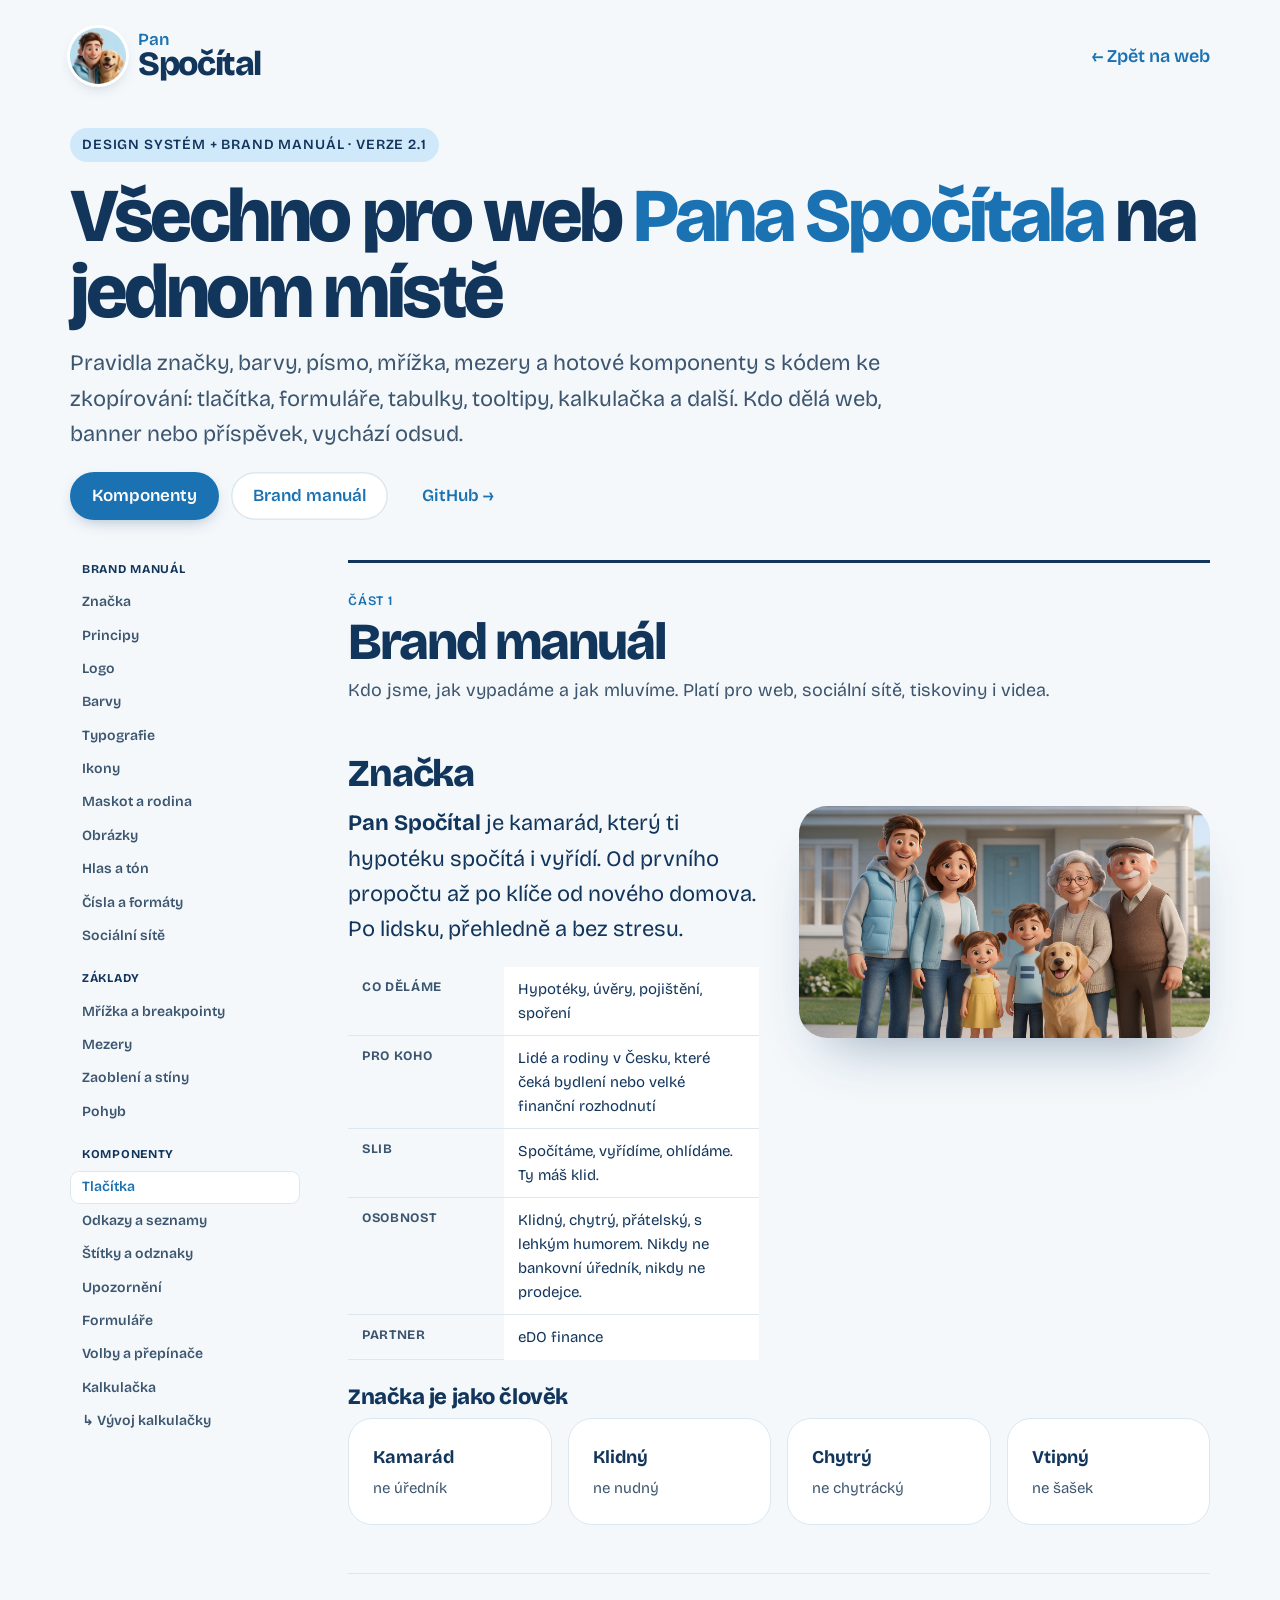
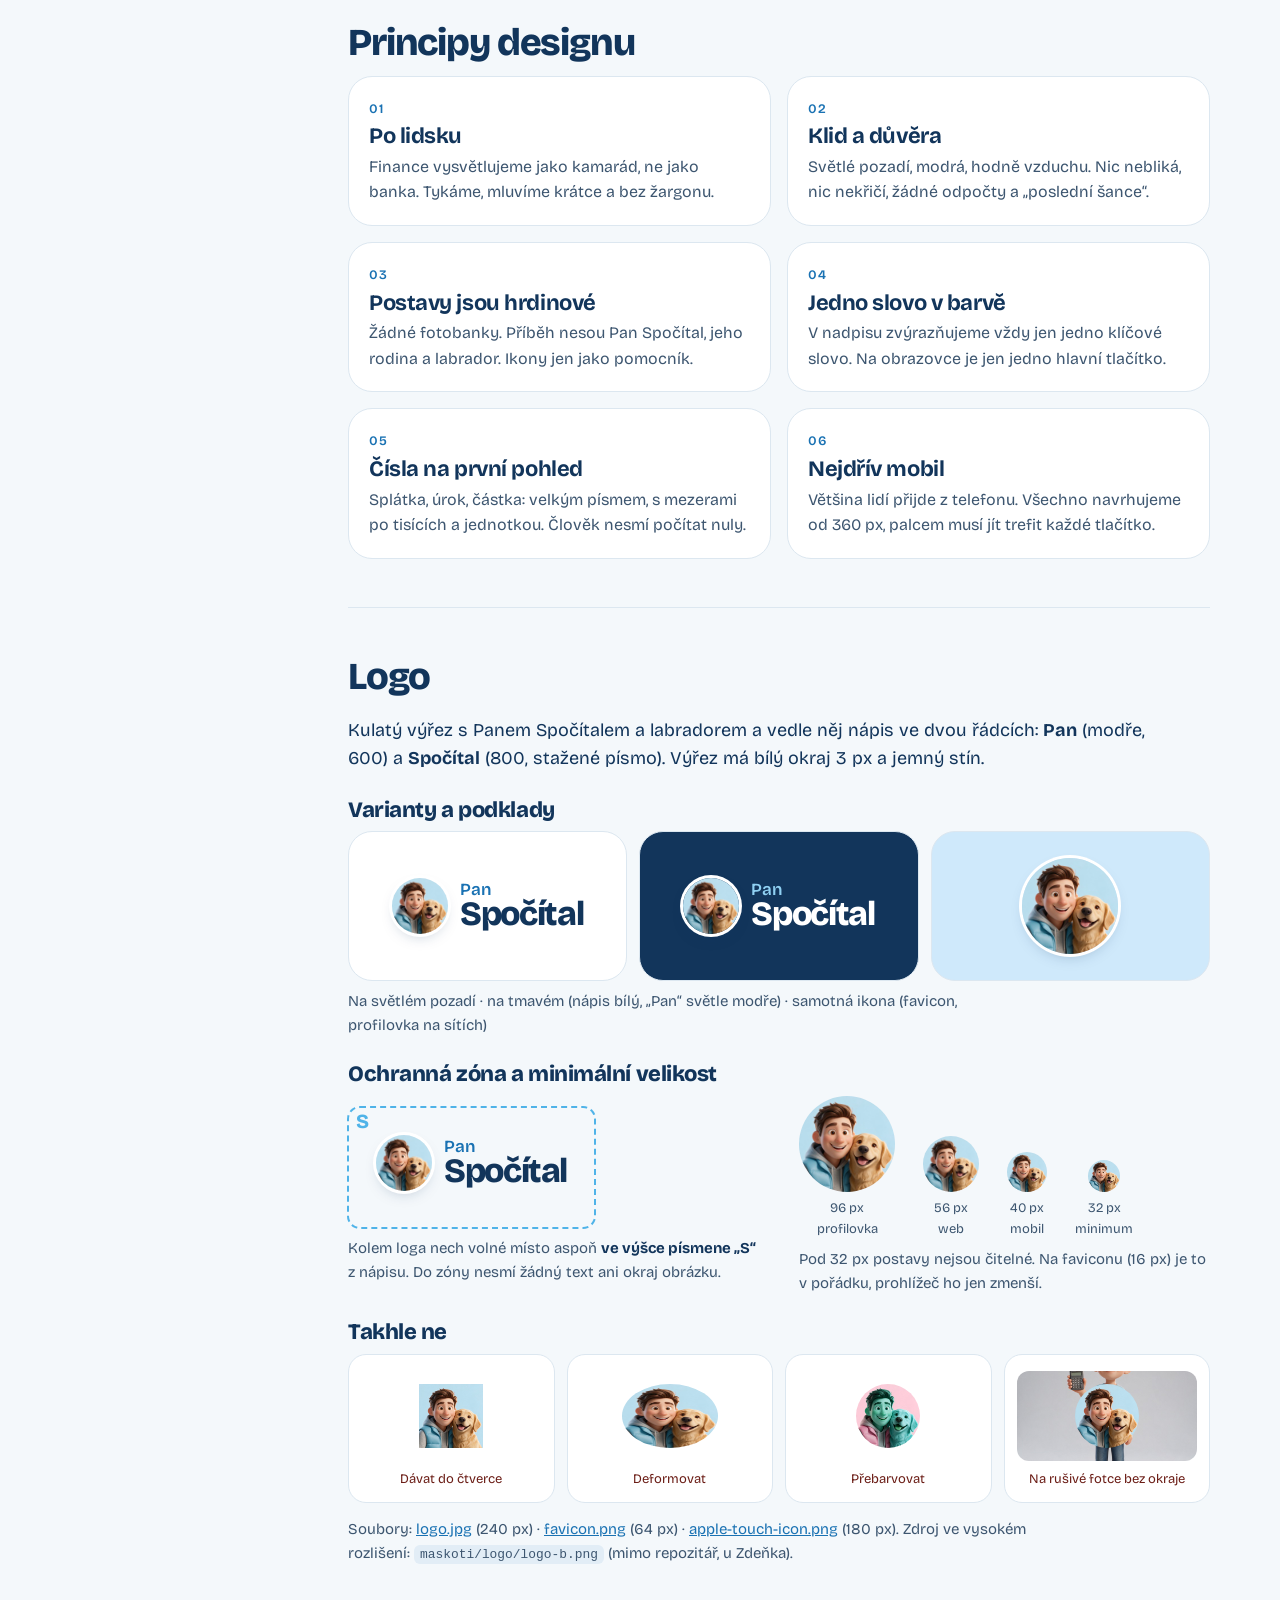
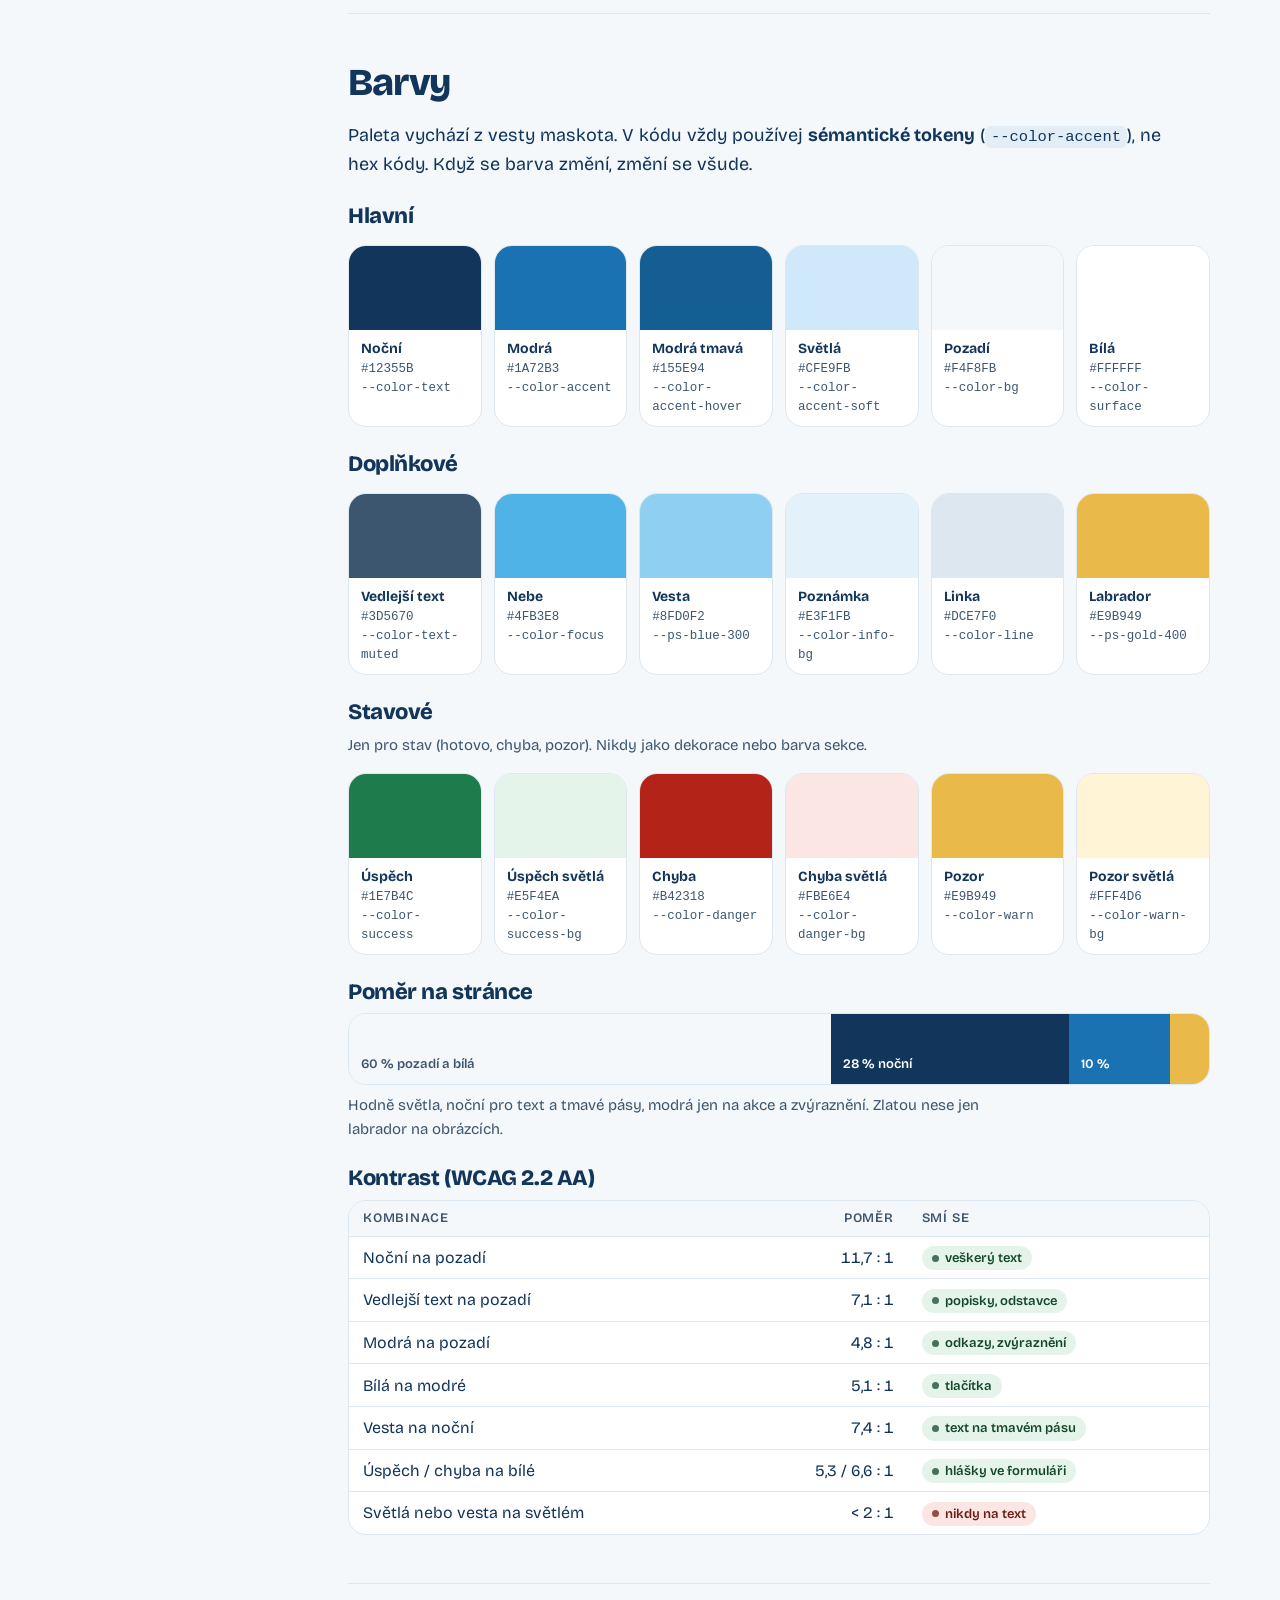
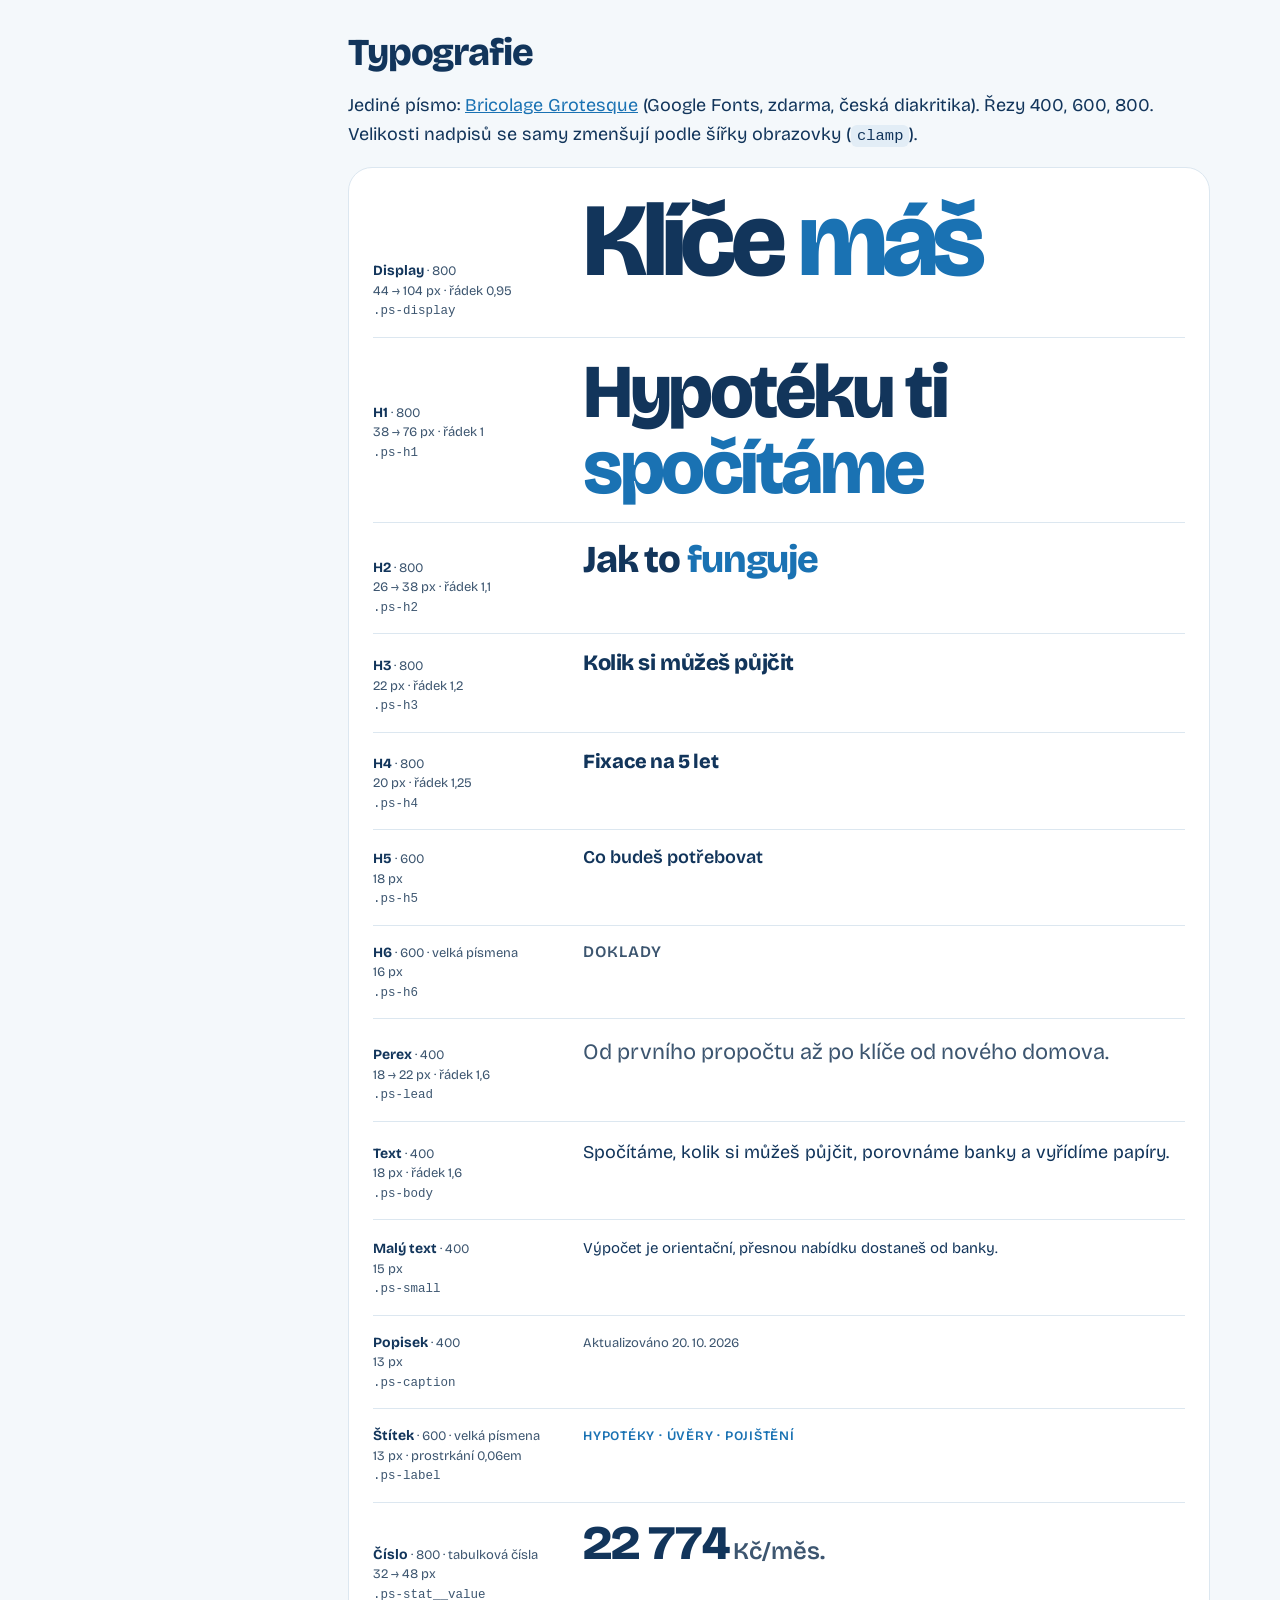
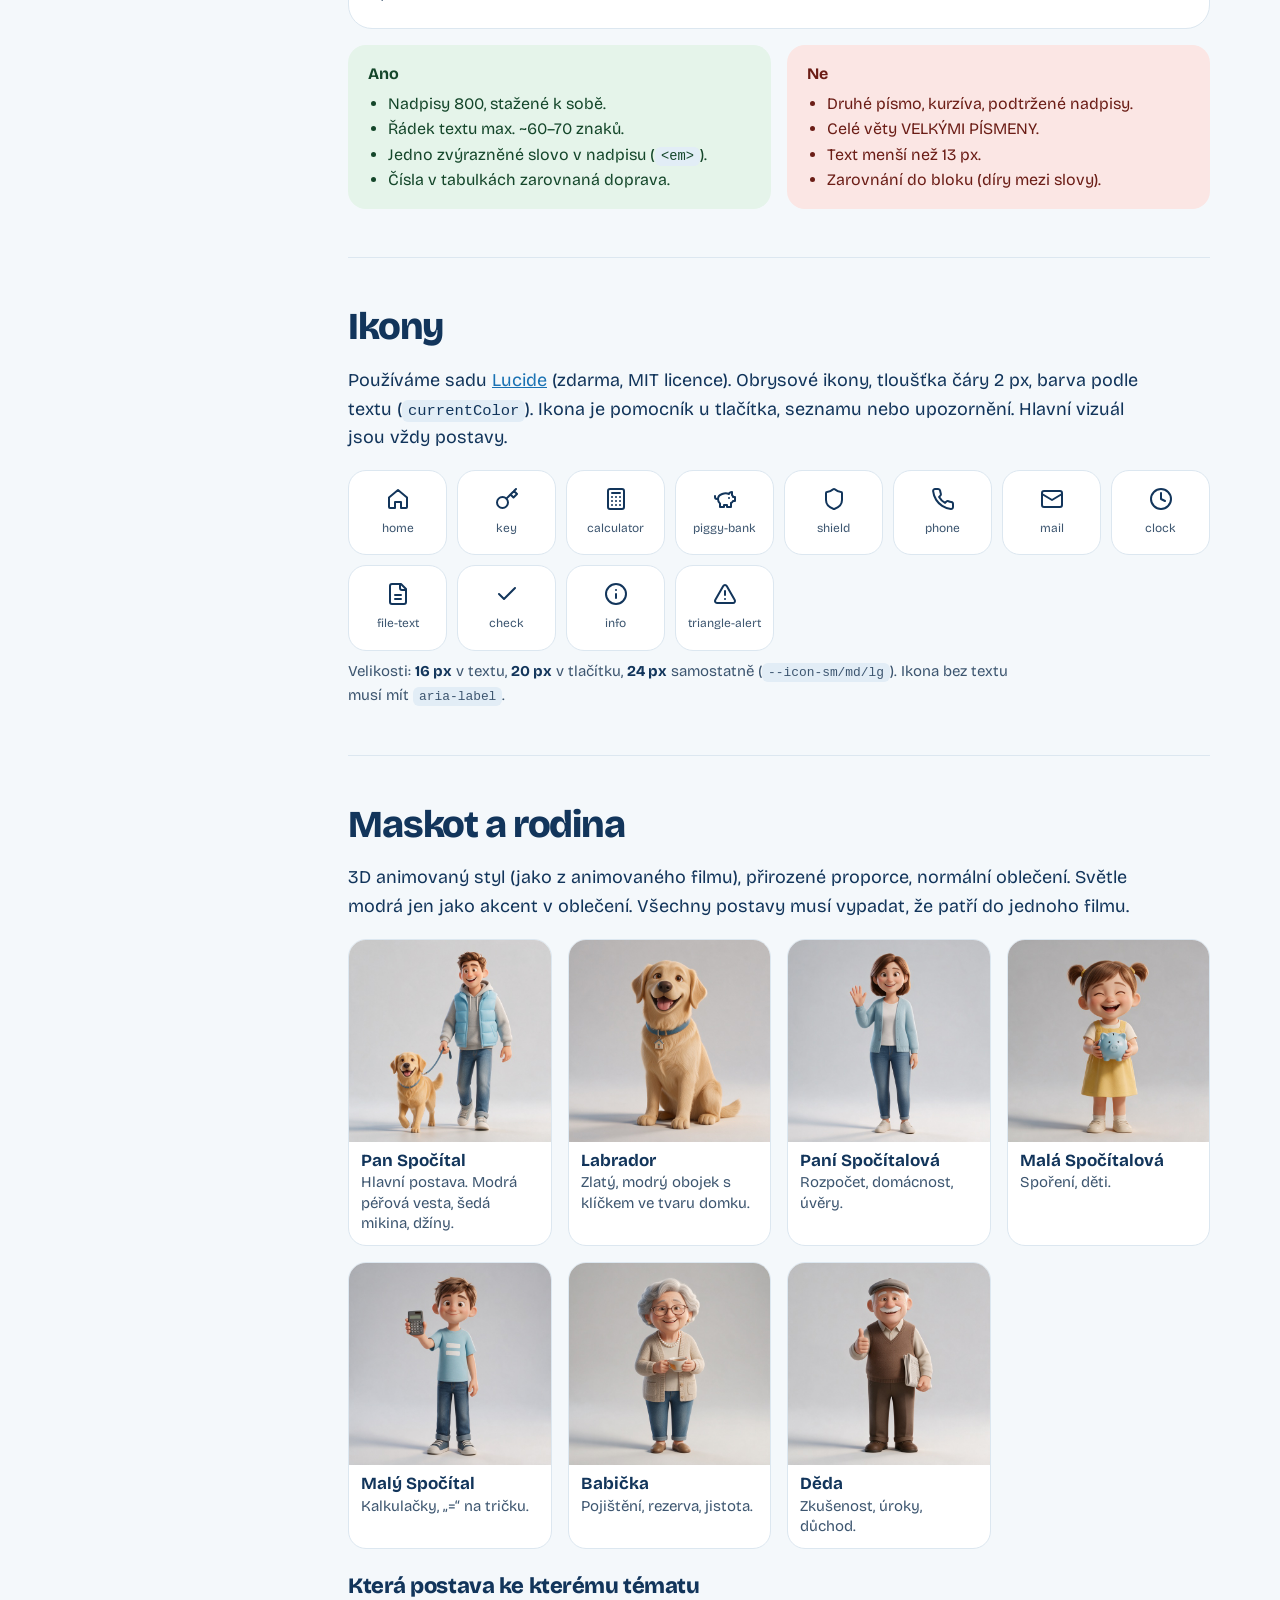
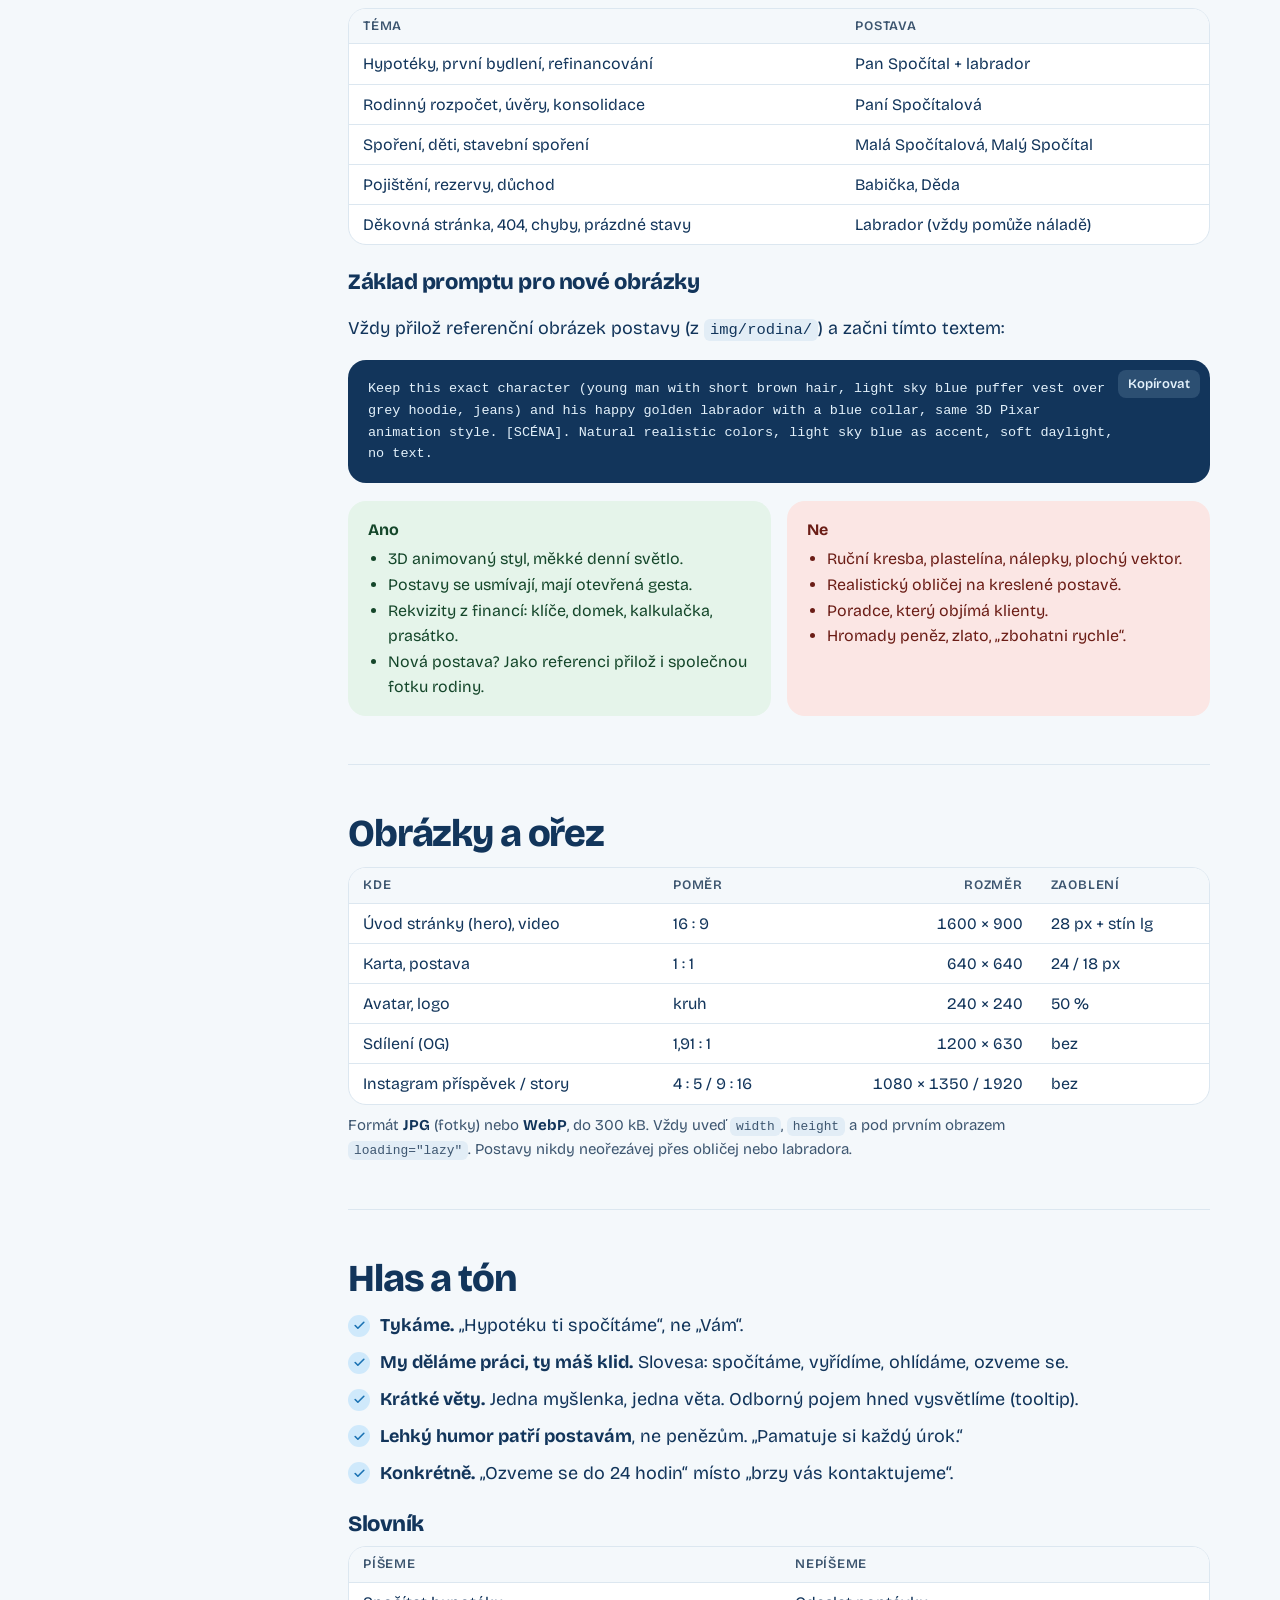
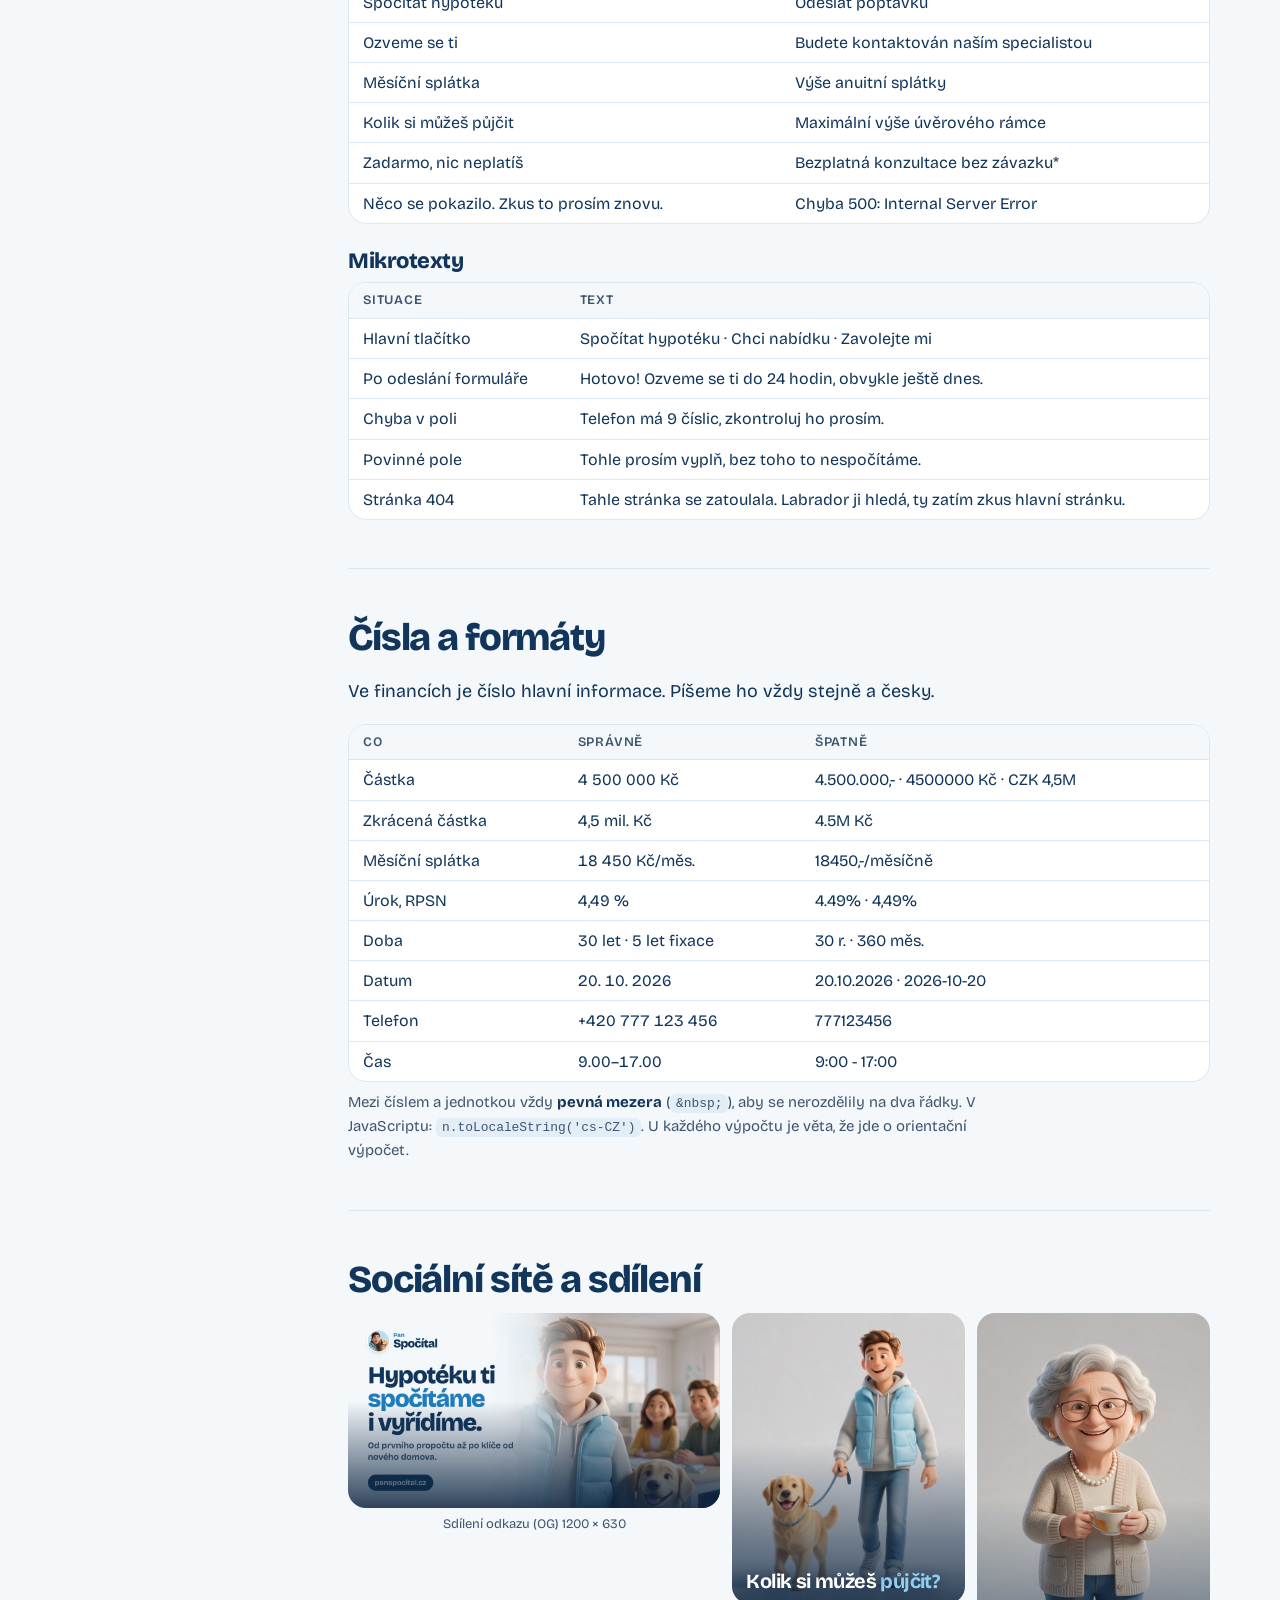
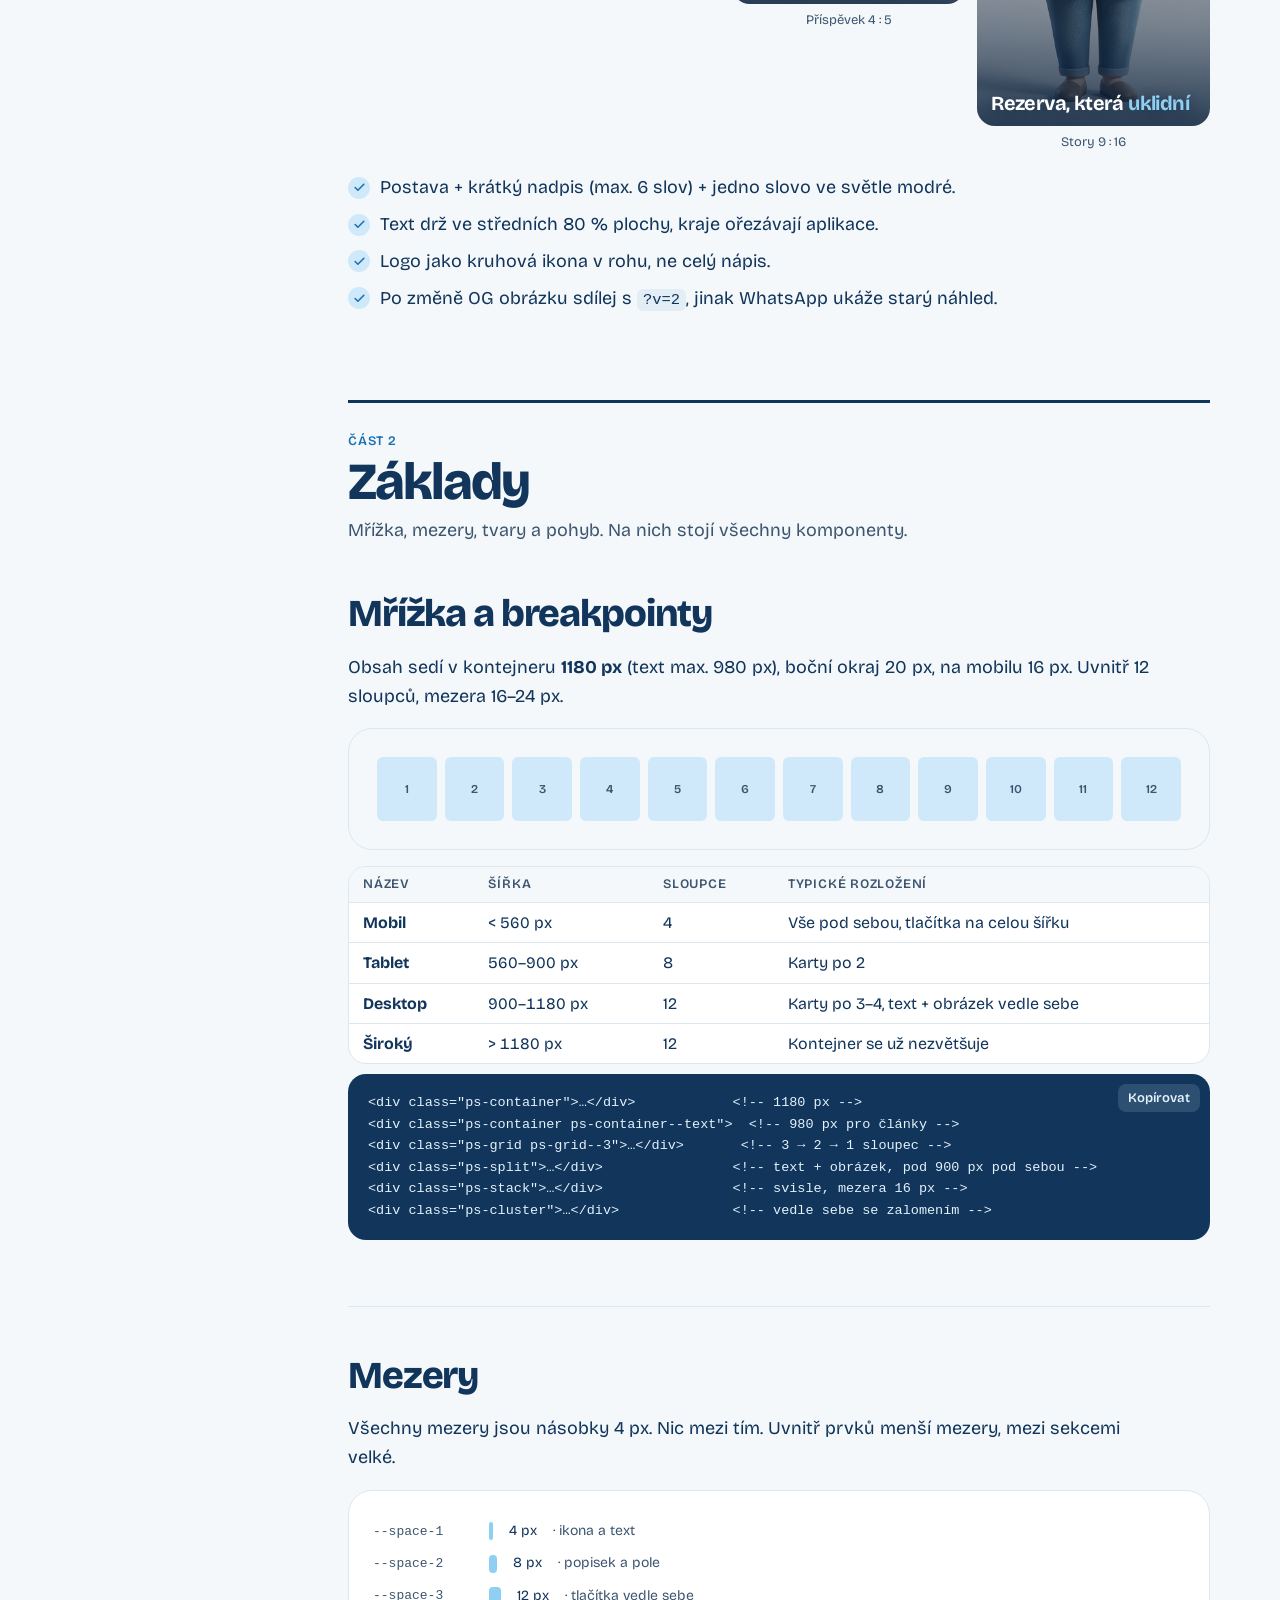
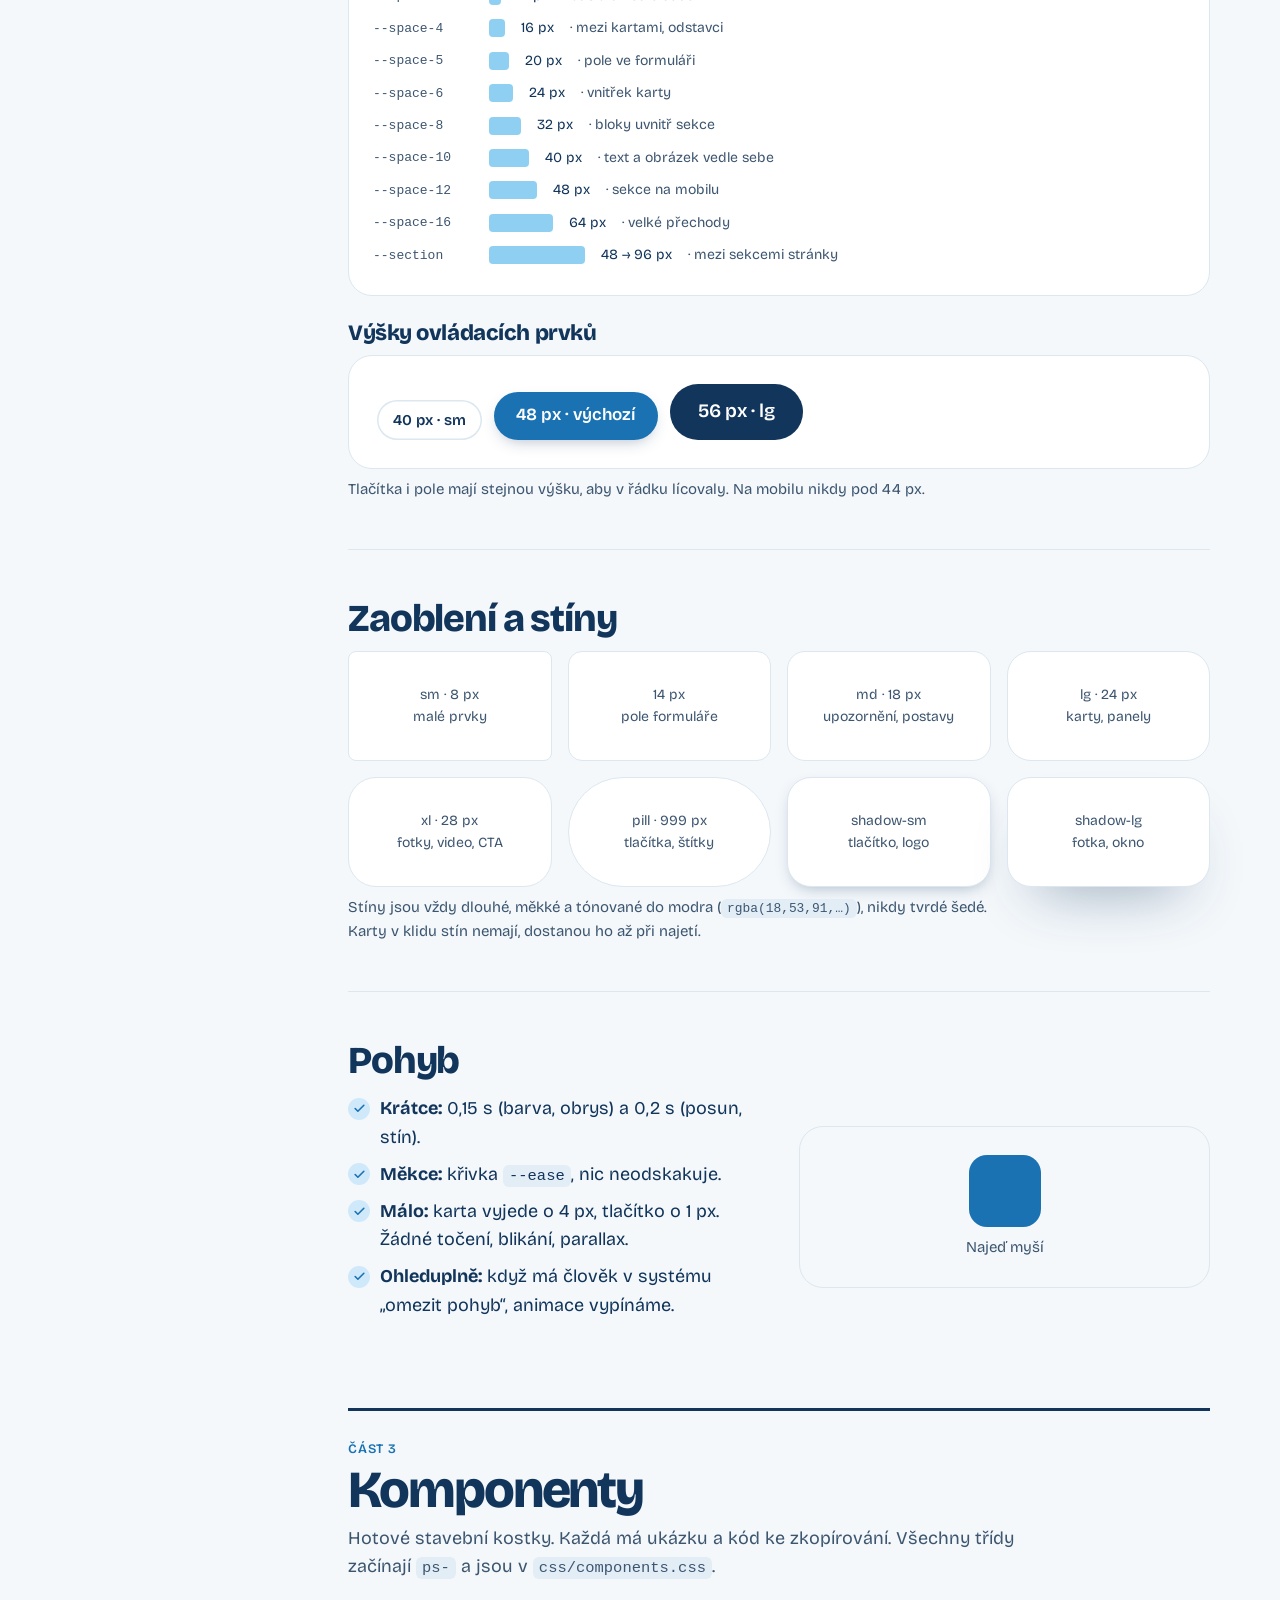
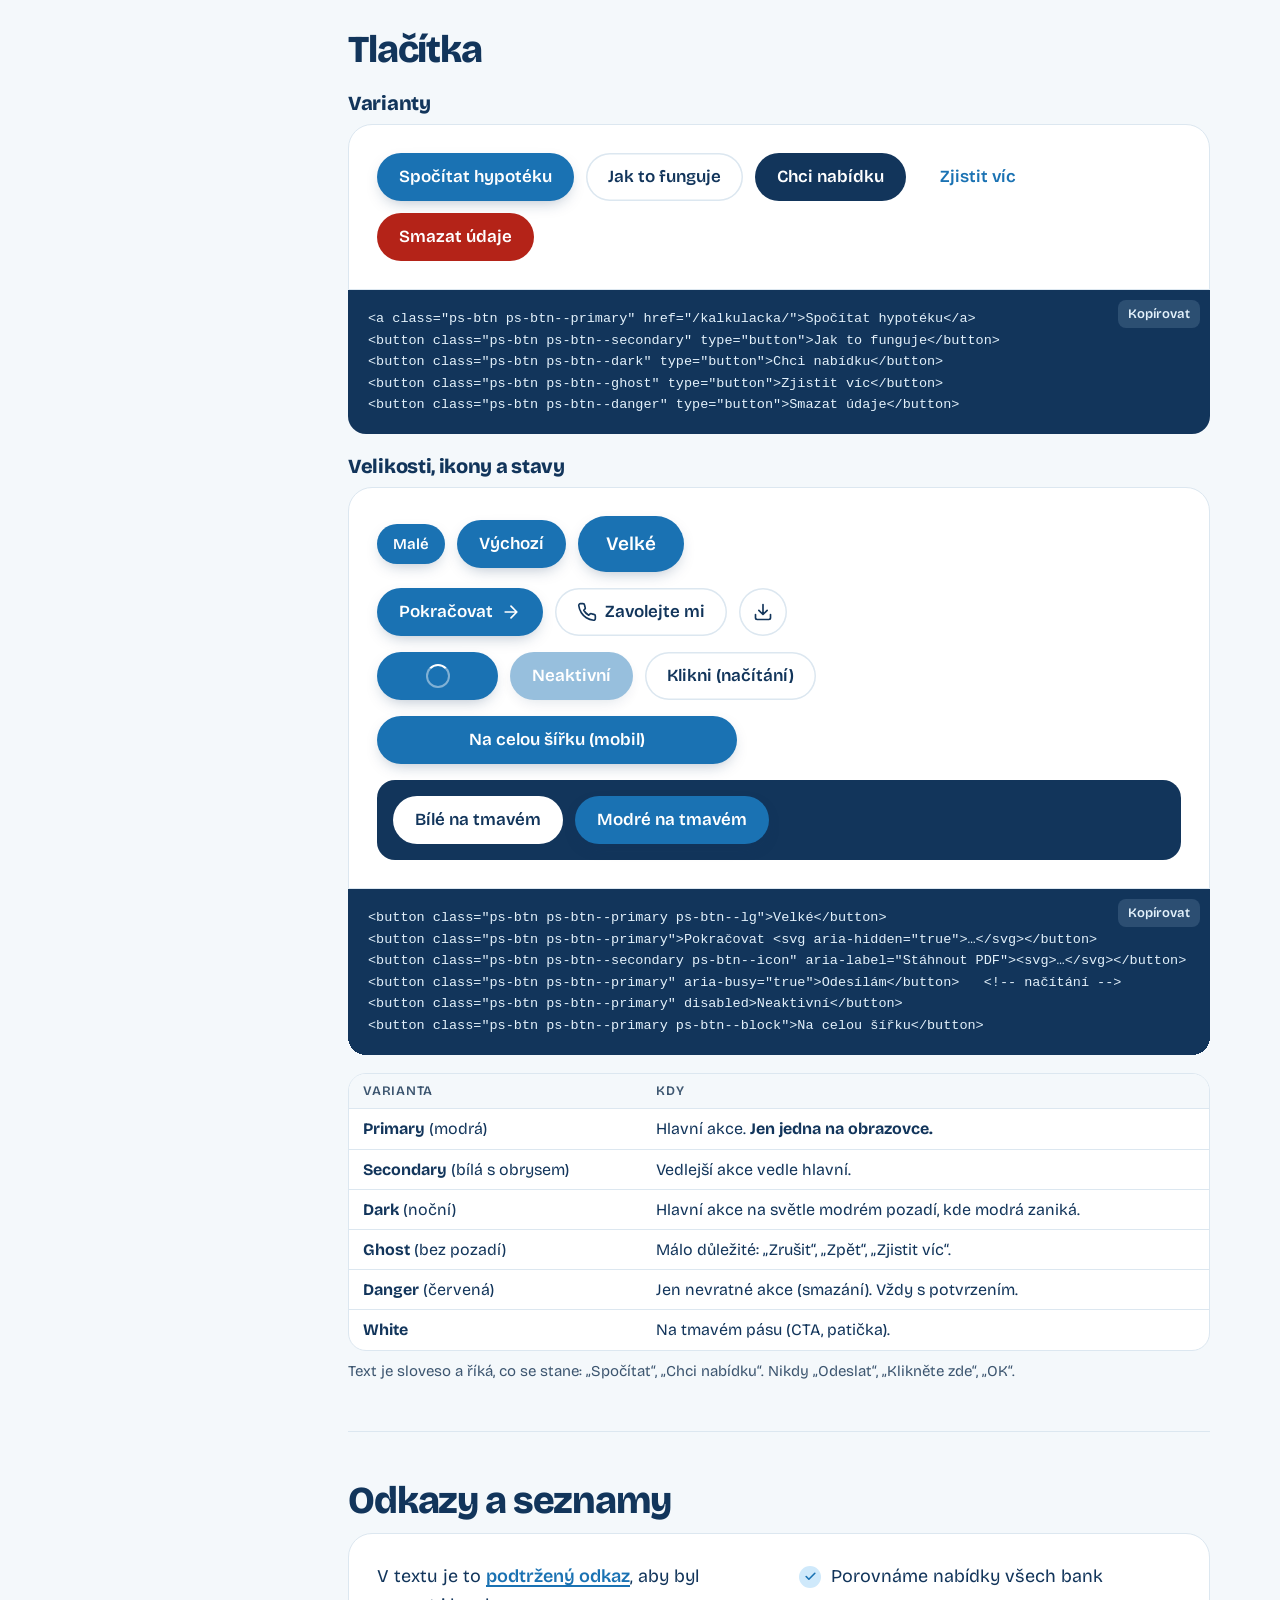
==== commit dd3ab189: "Kalkulačka v2 podle výzkumu + záložka Vývoj (v1 → v2 se zdroji), design systém 2.1 Co-Authored-By: C" ====
--- a/design-system/index.html
+++ b/design-system/index.html
@@ -169,7 +169,7 @@
   </header>
 
   <div class="hero">
-    <span class="ps-tag">Design systém + brand manuál · verze 2.0</span>
+    <span class="ps-tag">Design systém + brand manuál · verze 2.1</span>
     <h1 class="ps-h1">Všechno pro web <em>Pana Spočítala</em> na jednom místě</h1>
     <p class="ps-lead">Pravidla značky, barvy, písmo, mřížka, mezery a hotové komponenty s kódem ke zkopírování: tlačítka, formuláře, tabulky, tooltipy, kalkulačka a další. Kdo dělá web, banner nebo příspěvek, vychází odsud.</p>
     <div class="ps-cluster">
@@ -206,6 +206,7 @@
       <a href="#formulare">Formuláře</a>
       <a href="#volby">Volby a přepínače</a>
       <a href="#kalkulacka">Kalkulačka</a>
+      <a href="#vyvoj-kalkulacky" data-tab-link="kt-vyvoj">↳ Vývoj kalkulačky</a>
       <a href="#tooltip">Tooltip</a>
       <a href="#tabulky">Tabulky</a>
       <a href="#karty">Karty</a>
@@ -787,41 +788,217 @@
 
       <section id="kalkulacka">
         <h2 class="ps-h2">Kalkulačka</h2>
-        <p>Posuvníky + pole + tmavý panel s výsledkem. Hlavní nástroj webu.</p>
-        <div class="demo demo--bg"><div class="ps-split" style="align-items:stretch">
-          <div class="ps-stack ps-stack--lg">
-            <div><div class="ps-range-row"><label for="k-castka"><b>Výše úvěru</b></label><output for="k-castka" id="k-castka-o" class="ps-num">4 500 000 Kč</output></div>
-              <input class="ps-range" type="range" id="k-castka" min="500000" max="15000000" step="100000" value="4500000">
-              <div class="ps-range-scale"><span>500 tis.</span><span>15 mil.</span></div></div>
-            <div><div class="ps-range-row"><label for="k-roky"><b>Doba splácení</b></label><output id="k-roky-o" class="ps-num">30 let</output></div>
-              <input class="ps-range" type="range" id="k-roky" min="5" max="30" step="1" value="30">
-              <div class="ps-range-scale"><span>5 let</span><span>30 let</span></div></div>
-            <div class="ps-field"><label for="k-urok">Úroková sazba <span class="ps-tip"><button class="ps-tip__btn" type="button" aria-describedby="tip-urok">?</button><span class="ps-tip__bubble" role="tooltip" id="tip-urok">Kolik % ročně si banka účtuje za půjčení peněz. Pro výpočet použij aktuální průměr.</span></span></label><div class="ps-input-group" style="max-width:220px"><input class="ps-input" id="k-urok" inputmode="decimal" value="4,49"><span class="ps-input-group__addon">%</span></div></div>
-          </div>
-          <div class="ps-result" aria-live="polite">
-            <div class="ps-stat"><span class="ps-stat__label">Měsíční splátka</span><span class="ps-stat__value" id="k-splatka">22 774<small>Kč</small></span></div>
-            <hr>
-            <div class="ps-result__row"><span>Celkem zaplatíš</span><b id="k-celkem">8 198 679 Kč</b></div>
-            <div class="ps-result__row"><span>Z toho úroky</span><b id="k-uroky">3 698 679 Kč</b></div>
-            <button class="ps-btn ps-btn--white ps-btn--block" type="button">Chci přesnou nabídku</button>
-            <span class="ps-caption" style="color:var(--ps-blue-300)">Orientační výpočet. Přesnou nabídku ti připravíme podle banky.</span>
-          </div>
-        </div></div>
-        <div class="code"><pre><code>&lt;div class="ps-range-row"&gt;
-  &lt;label for="castka"&gt;&lt;b&gt;Výše úvěru&lt;/b&gt;&lt;/label&gt;
-  &lt;output id="castka-o" class="ps-num"&gt;4 500 000 Kč&lt;/output&gt;
+        <p>Hlavní nástroj webu. Verze 2 vznikla z výzkumu 20. 10. 2026 (benchmark ČS, Moneta, Hyponamiru, Golem, NerdWallet, Better, Mojo, Hypotheker + Baymard, NN/g, GOV.UK, WCAG 2.2 + zákon o spotřebitelském úvěru a ČNB). Co se změnilo a proč, najdeš v záložce <b>Vývoj</b>.</p>
+        <div class="ps-tabs" data-tabs id="kalk-verze">
+          <div class="ps-tabs__list" role="tablist" aria-label="Verze kalkulačky">
+            <button class="ps-tabs__tab" role="tab" aria-selected="true" aria-controls="kv-2" id="kt-2">v2 · podle výzkumu</button>
+            <button class="ps-tabs__tab" role="tab" aria-selected="false" aria-controls="kv-1" id="kt-1" tabindex="-1">v1 · původní</button>
+            <button class="ps-tabs__tab" role="tab" aria-selected="false" aria-controls="kv-vyvoj" id="kt-vyvoj" tabindex="-1">Vývoj: co a proč</button>
+          </div>
+
+<!-- ======================= v2 ======================= -->
+          <div class="ps-tabs__panel" role="tabpanel" id="kv-2" aria-labelledby="kt-2">
+            <div class="demo demo--bg">
+              <div class="ps-tabs" data-tabs>
+                <div class="ps-tabs__list" role="tablist" aria-label="Typ výpočtu">
+                  <button class="ps-tabs__tab" role="tab" aria-selected="true" aria-controls="m-splatka" id="mt-splatka">Kolik budu splácet</button>
+                  <button class="ps-tabs__tab" role="tab" aria-selected="false" aria-controls="m-dosah" id="mt-dosah" tabindex="-1">Na kolik dosáhnu</button>
+                </div>
+
+                <!-- Splátka -->
+                <div class="ps-tabs__panel" role="tabpanel" id="m-splatka" aria-labelledby="mt-splatka">
+                  <div class="ps-split" style="align-items:start">
+                    <div class="ps-stack ps-stack--lg">
+                      <div class="ps-slider-field" data-sf>
+                        <div class="ps-slider-field__head"><label for="v2-cena">Cena nemovitosti</label>
+                          <div class="ps-input-group"><button class="ps-input-group__btn" type="button" data-step="-1" aria-label="Snížit o 100 000 Kč">−</button><input class="ps-input is-num" id="v2-cena" type="text" inputmode="numeric" autocomplete="off" value="5 800 000"><span class="ps-input-group__addon">Kč</span><button class="ps-input-group__btn" type="button" data-step="1" aria-label="Zvýšit o 100 000 Kč">+</button></div></div>
+                        <input class="ps-range" type="range" min="1000000" max="20000000" step="100000" value="5800000" aria-label="Cena nemovitosti" data-unit="Kč">
+                        <div class="ps-range-scale"><span>1 mil.</span><span>20 mil.</span></div>
+                      </div>
+                      <div class="ps-slider-field" data-sf>
+                        <div class="ps-slider-field__head"><label for="v2-vlastni">Vlastní zdroje <span class="ps-tip"><button class="ps-tip__btn" type="button" aria-describedby="tip-vz">?</button><span class="ps-tip__bubble" role="tooltip" id="tip-vz">Úspory, stavební spoření, prodej starého bytu. Banka půjčí max. 80 % ceny, do 36 let až 90 %.</span></span></label>
+                          <div class="ps-input-group"><button class="ps-input-group__btn" type="button" data-step="-1" aria-label="Snížit o 100 000 Kč">−</button><input class="ps-input is-num" id="v2-vlastni" type="text" inputmode="numeric" autocomplete="off" value="1 200 000"><span class="ps-input-group__addon">Kč</span><button class="ps-input-group__btn" type="button" data-step="1" aria-label="Zvýšit o 100 000 Kč">+</button></div></div>
+                        <input class="ps-range" type="range" min="0" max="10000000" step="100000" value="1200000" aria-label="Vlastní zdroje" data-unit="Kč">
+                        <div class="ps-range-scale"><span>0</span><span>10 mil.</span></div>
+                      </div>
+                      <div class="ps-slider-field" data-sf>
+                        <div class="ps-slider-field__head"><label for="v2-roky">Doba splácení</label>
+                          <div class="ps-input-group" style="width:min(100%,220px)"><button class="ps-input-group__btn" type="button" data-step="-1" aria-label="O rok méně">−</button><input class="ps-input is-num" id="v2-roky" type="text" inputmode="numeric" autocomplete="off" value="30"><span class="ps-input-group__addon">let</span><button class="ps-input-group__btn" type="button" data-step="1" aria-label="O rok více">+</button></div></div>
+                        <input class="ps-range" type="range" min="5" max="35" step="1" value="30" aria-label="Doba splácení" data-unit="let">
+                        <div class="ps-range-scale"><span>5 let</span><span>35 let</span></div>
+                      </div>
+                      <label class="ps-switch"><input type="checkbox" role="switch" id="v2-mlady"> Je mi méně než 36 let</label>
+                      <fieldset class="ps-fieldset"><legend>Fixace úrokové sazby <span class="ps-tip"><button class="ps-tip__btn" type="button" aria-describedby="tip-fix">?</button><span class="ps-tip__bubble" role="tooltip" id="tip-fix">Na jak dlouho banka garantuje sazbu. Pak se sazba nastaví podle trhu (refixace).</span></span></legend>
+                        <div class="ps-choice ps-choice--rate" id="v2-fixace">
+                          <label><input type="radio" name="v2fix" value="1">1 rok<b data-r>–</b><small>průměr trhu</small></label>
+                          <label><input type="radio" name="v2fix" value="3">3 roky<b data-r>–</b><small>průměr trhu</small></label>
+                          <label><input type="radio" name="v2fix" value="5" checked>5 let<b data-r>–</b><small>průměr trhu</small></label>
+                          <label><input type="radio" name="v2fix" value="10">10 let<b data-r>–</b><small>průměr trhu</small></label>
+                        </div>
+                        <span class="ps-caption">Průměrné nabídkové sazby, Swiss Life Hypoindex, září 2026. Nad 80 % LTV jsou vyšší.</span>
+                      </fieldset>
+                      <details><summary class="ps-link" style="cursor:pointer;width:max-content">Mám jinou sazbu</summary>
+                        <div class="ps-field" style="margin-top:10px"><label for="v2-vlastni-sazba">Moje sazba</label><div class="ps-input-group" style="max-width:200px"><input class="ps-input is-num" id="v2-vlastni-sazba" type="text" inputmode="decimal" placeholder="např. 4,9"><span class="ps-input-group__addon">%</span></div><span class="ps-hint">Když ji vyplníš, počítáme s ní místo průměru.</span></div>
+                      </details>
+                    </div>
+
+                    <div class="ps-result" aria-live="polite">
+                      <div class="ps-stat"><span class="ps-stat__label">Měsíční splátka</span><span class="ps-stat__value" id="v2-splatka">–</span></div>
+                      <div class="ps-result__row"><span>Úvěr</span><b id="v2-uver">–</b></div>
+                      <div class="ps-result__row"><span>Sazba</span><b id="v2-sazba">–</b></div>
+                      <div>
+                        <div class="ps-result__row"><span>Kolik ti banka půjčí z ceny (LTV)</span><b id="v2-ltv">–</b></div>
+                        <div class="ps-meter" id="v2-meter"><span></span><i style="left:80%" data-l="80 %"></i><i style="left:90%" data-l="90 %"></i></div>
+                        <span class="ps-small" id="v2-ltv-msg" style="color:#fff">–</span>
+                      </div>
+                      <hr>
+                      <div class="ps-result__row"><span id="v2-po-fix-l">Po fixaci zbývá splatit</span><b id="v2-po-fix">–</b></div>
+                      <div class="ps-result__row"><span>Celkem zaplatíš (bez poplatků)</span><b id="v2-celkem">–</b></div>
+                      <div class="ps-result__row"><span>Z toho úroky</span><b id="v2-uroky">–</b></div>
+                      <button class="ps-btn ps-btn--white ps-btn--block" type="button" data-to-lead>Pošli mi srovnání bank</button>
+                      <div class="ps-trust"><span>zdarma</span><span>nezávazně</span><span>ozveme se do 24 h</span></div>
+                      <p class="ps-legal" style="margin:0"><b>Reprezentativní příklad:</b> [doplní eDO finance: výše úvěru, doba, zápůjční sazba a fixace, <b>RPSN</b>, počet a výše splátek, poplatky, celková částka]. Úvěr na bydlení je zajištěn zástavním právem k nemovitosti. Výpočet je orientační, nejde o nabídku. Zprostředkovatel: eDO finance [IČO, registrace ČNB].</p>
+                    </div>
+                  </div>
+                </div>
+
+                <!-- Na kolik dosáhnu -->
+                <div class="ps-tabs__panel" role="tabpanel" id="m-dosah" aria-labelledby="mt-dosah" hidden>
+                  <div class="ps-split" style="align-items:start">
+                    <div class="ps-stack ps-stack--lg">
+                      <fieldset class="ps-fieldset"><legend>Kolik vás bude splácet?</legend>
+                        <div class="ps-choice" id="d-zadatele">
+                          <label><input type="radio" name="dz" value="1">Jen já<small>jeden příjem</small></label>
+                          <label><input type="radio" name="dz" value="2" checked>Dva<small>s partnerem</small></label>
+                        </div>
+                      </fieldset>
+                      <div class="ps-field"><label for="d-prijem">Čistý měsíční příjem domácnosti</label><div class="ps-input-group" style="max-width:260px"><input class="ps-input is-num" id="d-prijem" type="text" inputmode="numeric" value="70 000"><span class="ps-input-group__addon">Kč</span></div><span class="ps-hint">Součet výplat po zdanění.</span></div>
+                      <div class="ps-grid ps-grid--2">
+                        <div class="ps-field"><label for="d-vek">Věk staršího z vás</label><div class="ps-input-group"><input class="ps-input is-num" id="d-vek" type="text" inputmode="numeric" value="32"><span class="ps-input-group__addon">let</span></div></div>
+                        <div class="ps-field"><label for="d-deti">Počet dětí</label><div class="ps-input-group" data-counter><button class="ps-input-group__btn" type="button" data-c="-1" aria-label="Méně dětí">−</button><input class="ps-input is-num" id="d-deti" type="text" inputmode="numeric" value="1" style="text-align:center"><button class="ps-input-group__btn" type="button" data-c="1" aria-label="Více dětí">+</button></div></div>
+                      </div>
+                      <div class="ps-field"><label for="d-splatky">Splátky jiných úvěrů <span class="ps-label-opt">(pokud nějaké máš)</span></label><div class="ps-input-group" style="max-width:260px"><input class="ps-input is-num" id="d-splatky" type="text" inputmode="numeric" value="0"><span class="ps-input-group__addon">Kč/měs.</span></div></div>
+                    </div>
+                    <div class="ps-result" aria-live="polite">
+                      <div class="ps-stat"><span class="ps-stat__label">Půjčit si můžeš zhruba až</span><span class="ps-stat__value" id="d-max">–</span></div>
+                      <div class="ps-result__row"><span>Nemovitost až za</span><b id="d-cena">–</b></div>
+                      <div class="ps-result__row"><span>Potřebné vlastní zdroje</span><b id="d-vz">–</b></div>
+                      <div class="ps-result__row"><span>Splátka</span><b id="d-splatka">–</b></div>
+                      <div class="ps-result__row"><span>Doba splácení</span><b id="d-doba">–</b></div>
+                      <button class="ps-btn ps-btn--white ps-btn--block" type="button" data-to-lead>Ověřit u bank, na kolik dosáhnu</button>
+                      <div class="ps-trust"><span>zdarma</span><span>bez registru</span><span>nezávazně</span></div>
+                      <p class="ps-legal" style="margin:0">Orientační odhad. Počítáme se sazbou 5,51 % (průměr trhu, fixace 5 let), splátkou max. 45 % příjmu, životními náklady 9 000 Kč na dospělého a 4 500 Kč na dítě a splácením do 70 let věku. Každá banka počítá jinak, přesné číslo ověříme.</p>
+                    </div>
+                  </div>
+                </div>
+              </div>
+
+              <!-- Krok 2: kontakt (otevře se až po výsledku) -->
+              <div id="v2-lead" hidden style="margin-top:24px">
+                <form class="ps-surface ps-form" id="v2-form" novalidate style="max-width:560px;margin:0 auto">
+                  <div><span class="ps-label">Krok 2 ze 2</span><h3 class="ps-h3" style="margin:4px 0 0">Kam ti máme poslat srovnání?</h3></div>
+                  <div class="ps-summary" id="v2-summary"></div>
+                  <div class="ps-field"><label for="v2-jmeno">Jméno</label><input class="ps-input" id="v2-jmeno" autocomplete="given-name" required></div>
+                  <div class="ps-field" id="v2-tel-f"><label for="v2-tel">Telefon</label><div class="ps-input-group"><span class="ps-input-group__addon">+420</span><input class="ps-input" id="v2-tel" type="tel" autocomplete="tel-national" inputmode="tel" placeholder="777 123 456" aria-describedby="v2-tel-hint" required></div><span class="ps-hint" id="v2-tel-hint">Zavoláme jen kvůli tvé hypotéce. Žádné reklamy.</span></div>
+                  <label class="ps-check ps-small"><input type="checkbox" id="v2-mkt"> <span>Chci občas dostat tip, jak ušetřit na bydlení <span class="ps-label-opt">(nepovinné)</span></span></label>
+                  <button class="ps-btn ps-btn--primary ps-btn--block ps-btn--lg" type="submit">Pošlete mi srovnání</button>
+                  <div class="ps-trust"><span>zdarma</span><span>nezávazně</span><span>ozveme se do 24 h</span></div>
+                  <p class="ps-caption" style="margin:0;text-align:center">Odesláním žádáš o kontakt. Údaje zpracuje eDO finance jen kvůli tvé žádosti, víc v <a class="ps-link" href="#kalkulacka">zásadách ochrany údajů</a>.</p>
+                </form>
+                <div class="ps-alert ps-alert--success" id="v2-done" hidden role="status" style="max-width:560px;margin:0 auto"><svg aria-hidden="true"><use href="#i-ok-circle"/></svg><div><span class="ps-alert__title">Hotovo! Srovnání máš na cestě.</span>Do 24 hodin ti zavolá poradce eDO finance z čísla [doplnit]. Připrav si přibližný příjem a představu o nemovitosti. Potvrzení jsme ti poslali SMS. <i>(V ostrém webu = samostatná děkovací stránka /dekujeme/.)</i></div></div>
+              </div>
+            </div>
+            <div class="code"><pre><code>&lt;!-- posuvník vždy spárovaný s polem a tlačítky −/+ --&gt;
+&lt;div class="ps-slider-field" data-sf&gt;
+  &lt;div class="ps-slider-field__head"&gt;
+    &lt;label for="cena"&gt;Cena nemovitosti&lt;/label&gt;
+    &lt;div class="ps-input-group"&gt;
+      &lt;button class="ps-input-group__btn" data-step="-1" aria-label="Snížit o 100 000 Kč"&gt;−&lt;/button&gt;
+      &lt;input class="ps-input is-num" id="cena" type="text" inputmode="numeric" value="5 800 000"&gt;
+      &lt;span class="ps-input-group__addon"&gt;Kč&lt;/span&gt;
+      &lt;button class="ps-input-group__btn" data-step="1" aria-label="Zvýšit o 100 000 Kč"&gt;+&lt;/button&gt;
+    &lt;/div&gt;
+  &lt;/div&gt;
+  &lt;input class="ps-range" type="range" min="1000000" max="20000000" step="100000" data-unit="Kč"&gt;
 &lt;/div&gt;
-&lt;input class="ps-range" type="range" id="castka" min="500000" max="15000000" step="100000"&gt;
-&lt;!-- vyplnění: el.style.setProperty('--val', procento + '%') --&gt;
-
-&lt;div class="ps-result" aria-live="polite"&gt;
-  &lt;div class="ps-stat"&gt;&lt;span class="ps-stat__label"&gt;Měsíční splátka&lt;/span&gt;
-    &lt;span class="ps-stat__value"&gt;22 774&lt;small&gt;Kč&lt;/small&gt;&lt;/span&gt;&lt;/div&gt;
-  &lt;hr&gt;
-  &lt;div class="ps-result__row"&gt;&lt;span&gt;Celkem zaplatíš&lt;/span&gt;&lt;b&gt;8 198 679 Kč&lt;/b&gt;&lt;/div&gt;
-  &lt;button class="ps-btn ps-btn--white ps-btn--block"&gt;Chci přesnou nabídku&lt;/button&gt;
-&lt;/div&gt;</code></pre></div>
-        <p class="rule">Splátka = anuita: <code class="i">P · r / (1 − (1 + r)^−n)</code>, kde r je měsíční úrok a n počet měsíců. Výsledek se přepočítá hned při posunu, bez tlačítka „Spočítat“.</p>
+
+&lt;!-- fixace jako dlaždice se sazbou --&gt;
+&lt;div class="ps-choice ps-choice--rate"&gt;
+  &lt;label&gt;&lt;input type="radio" name="fix" value="5" checked&gt;5 let&lt;b&gt;5,51 %&lt;/b&gt;&lt;small&gt;průměr trhu&lt;/small&gt;&lt;/label&gt;
+&lt;/div&gt;
+
+&lt;!-- LTV s hranicemi ČNB --&gt;
+&lt;div class="ps-meter is-warn"&gt;&lt;span style="width:84%"&gt;&lt;/span&gt;&lt;i style="left:80%" data-l="80 %"&gt;&lt;/i&gt;&lt;i style="left:90%" data-l="90 %"&gt;&lt;/i&gt;&lt;/div&gt;
+
+&lt;!-- hodnoty přenesené do formuláře, řádek důvěry, reprezentativní příklad --&gt;
+&lt;div class="ps-summary"&gt;Hypotéka &lt;b&gt;4 600 000 Kč&lt;/b&gt; · &lt;b&gt;30 let&lt;/b&gt; &lt;button&gt;Upravit&lt;/button&gt;&lt;/div&gt;
+&lt;div class="ps-trust"&gt;&lt;span&gt;zdarma&lt;/span&gt;&lt;span&gt;nezávazně&lt;/span&gt;&lt;/div&gt;
+&lt;p class="ps-legal"&gt;&lt;b&gt;Reprezentativní příklad:&lt;/b&gt; …&lt;/p&gt;</code></pre></div>
+          </div>
+
+<!-- ======================= v1 ======================= -->
+          <div class="ps-tabs__panel" role="tabpanel" id="kv-1" aria-labelledby="kt-1" hidden>
+            <div class="ps-alert ps-alert--warn" style="margin-bottom:16px"><svg aria-hidden="true"><use href="#i-alert"/></svg><div><span class="ps-alert__title">Původní verze z 19. 10. 2026, už nepoužívat</span>Nechávám ji tu pro srovnání. Proč byla nahrazena, je v záložce Vývoj.</div></div>
+            <div class="demo demo--bg"><div class="ps-split" style="align-items:stretch">
+              <div class="ps-stack ps-stack--lg">
+                <div><div class="ps-range-row"><label for="k-castka"><b>Výše úvěru</b></label><output for="k-castka" id="k-castka-o" class="ps-num">4 500 000 Kč</output></div>
+                  <input class="ps-range" type="range" id="k-castka" min="500000" max="15000000" step="100000" value="4500000">
+                  <div class="ps-range-scale"><span>500 tis.</span><span>15 mil.</span></div></div>
+                <div><div class="ps-range-row"><label for="k-roky"><b>Doba splácení</b></label><output id="k-roky-o" class="ps-num">30 let</output></div>
+                  <input class="ps-range" type="range" id="k-roky" min="5" max="30" step="1" value="30">
+                  <div class="ps-range-scale"><span>5 let</span><span>30 let</span></div></div>
+                <div class="ps-field"><label for="k-urok">Úroková sazba</label><div class="ps-input-group" style="max-width:220px"><input class="ps-input" id="k-urok" inputmode="decimal" value="4,49"><span class="ps-input-group__addon">%</span></div></div>
+              </div>
+              <div class="ps-result" aria-live="polite">
+                <div class="ps-stat"><span class="ps-stat__label">Měsíční splátka</span><span class="ps-stat__value" id="k-splatka">22 774<small>Kč</small></span></div>
+                <hr>
+                <div class="ps-result__row"><span>Celkem zaplatíš</span><b id="k-celkem">8 198 679 Kč</b></div>
+                <div class="ps-result__row"><span>Z toho úroky</span><b id="k-uroky">3 698 679 Kč</b></div>
+                <button class="ps-btn ps-btn--white ps-btn--block" type="button">Chci přesnou nabídku</button>
+                <span class="ps-caption" style="color:var(--ps-blue-300)">Orientační výpočet. Přesnou nabídku ti připravíme podle banky.</span>
+              </div>
+            </div></div>
+          </div>
+
+<!-- ======================= Vývoj ======================= -->
+          <div class="ps-tabs__panel" role="tabpanel" id="kv-vyvoj" aria-labelledby="kt-vyvoj" hidden>
+            <div class="ps-table-wrap"><table class="ps-table ps-table--compact">
+              <caption>Co se změnilo z v1 na v2 <span class="ps-caption" style="font-weight:400">· 20. 10. 2026</span></caption>
+              <thead><tr><th>Oblast</th><th>v1 (19. 10.)</th><th>v2 (20. 10.)</th><th>Proč / zdroj</th></tr></thead>
+              <tbody>
+              <tr><td><b>Sazba</b></td><td>Volné pole, 4,49 %</td><td>Výběr fixace 1/3/5/10 let, sazba z průměru trhu s datem; vlastní sazba schovaná pod „Mám jinou sazbu“</td><td>Lidé svou sazbu neznají, vymyšlené číslo podkopává důvěru. Takhle to mají Moneta a ČS. Data: Swiss Life Hypoindex 09/2026.</td></tr>
+              <tr><td><b>Vstupy</b></td><td>Jen výše úvěru</td><td>Cena nemovitosti + vlastní zdroje → úvěr se dopočítá</td><td>Takhle přemýšlí kupující (ČS, Moneta, Hyponamiru). Bez toho nejde spočítat LTV.</td></tr>
+              <tr><td><b>LTV a limity ČNB</b></td><td>Chybí</td><td>Ukazatel LTV s hranicemi 80 / 90 %, přepínač „méně než 36 let“, lidská rada</td><td>Závazný limit ČNB (80 %, do 36 let 90 %). Uživatel hned ví, jestli projde, a ty máš kvalitnější lead.</td></tr>
+              <tr><td><b>Na kolik dosáhnu</b></td><td>Chybí</td><td>Druhá záložka: příjem, věk, děti, jiné splátky → maximální úvěr a cena nemovitosti</td><td>Nejčastější otázka lidí, kteří ještě nemají vybraný byt (ČS, Mojo, Hypotheker). Největší skupina pro leadgen.</td></tr>
+              <tr><td><b>Posuvníky</b></td><td>Jen posuvník, číslo nad ním</td><td>Posuvník + pole s formátováním tisíců + tlačítka −/+, jezdec 32 px, <code class="i">aria-valuetext</code></td><td>Baymard: posuvník bez pole = „vážná chyba“. WCAG 2.2, kritérium 2.5.7 vyžaduje alternativu k tažení.</td></tr>
+              <tr><td><b>Doba</b></td><td>5–30 let</td><td>5–35 let</td><td>ČS i Moneta nabízí 35 let; mladým snižuje splátku.</td></tr>
+              <tr><td><b>Pohled za fixaci</b></td><td>Chybí</td><td>„Po 5 letech fixace zbývá splatit X Kč“</td><td>Golem, Check24. Argument pro refinancování (21 % objemu trhu, ČBA 09/2026).</td></tr>
+              <tr><td><b>Výsledek → kontakt</b></td><td>„Chci přesnou nabídku“, nic víc</td><td>Výsledek zdarma. Za kontakt hodnota navíc: „Pošli mi srovnání bank“. Krok 2 ze 2 s předvyplněným souhrnem.</td><td>Hyponamiru, NerdWallet, Better. Zamčený výsledek snižuje důvěru. Předvyplnění = WCAG 3.3.7.</td></tr>
+              <tr><td><b>Formulář</b></td><td>Jméno, telefon, téma (select), povinný souhlas</td><td>Jméno + telefon s předvolbou a vysvětlením „proč“; marketing zvlášť a nepovinně; povinný souhlas nahrazen informační větou</td><td>Baymard: 14 % lidí odchází kvůli nevysvětlenému telefonu. HubSpot: každé pole a select snižují konverzi. GDPR čl. 6/1/b (ověřit s eDO).</td></tr>
+              <tr><td><b>Čísla v polích</b></td><td><code class="i">inputmode</code> bez formátování</td><td><code class="i">type="text"</code> + <code class="i">inputmode</code>, mezery po tisících při opuštění pole, přijímá čárku i tečku</td><td>GOV.UK Design System (proč ne <code class="i">type="number"</code>).</td></tr>
+              <tr><td><b>Důvěra</b></td><td>Jedna věta „orientační“</td><td>Řádek „zdarma · nezávazně · do 24 h“ u každého tlačítka</td><td>NerdWallet „no impact to your credit score“, Mojo, Check24.</td></tr>
+              <tr><td><b>Zákon</b></td><td>Chybí</td><td>Místo pro reprezentativní příklad s RPSN, zástava, zprostředkovatel</td><td>§ 91 zák. 257/2016 Sb.: jakékoli číslo o nákladech = povinný reprezentativní příklad.</td></tr>
+              <tr><td><b>Po odeslání</b></td><td>Chybí</td><td>Potvrzení: kdo zavolá, kdy, co si připravit (na ostrém webu stránka /dekujeme/)</td><td>Méně zmeškaných hovorů, jasná konverze pro měření.</td></tr>
+              </tbody>
+            </table></div>
+            <h3 class="ps-h4">Ještě není hotové, potřebujeme od eDO</h3>
+            <ul class="ps-list ps-list--num">
+              <li>Bude provozovatel webu vázaný zástupce eDO, nebo jen tipař? S kalkulačkou a sazbami spíš zástupce.</li>
+              <li>Text reprezentativního příkladu (RPSN, poplatky) a zdroj sazeb, které budeme ukazovat.</li>
+              <li>Povinné údaje zprostředkovatele do patičky a texty zásad zpracování osobních údajů.</li>
+              <li>Číslo, ze kterého se volá, a jak rychle se ozvete (slibujeme 24 h).</li>
+            </ul>
+            <h3 class="ps-h4">Nápady na v3</h3>
+            <ul class="ps-list ps-list--check">
+              <li>Záložka „Refinancování“ (zbývá splatit + končí fixace → kolik ušetříš).</li>
+              <li>Graf, jak hypotéka ubývá (úrok vs. jistina), a daňová úspora z úroků.</li>
+              <li>„Sdílet výpočet“: odkaz s parametry pro partnera.</li>
+              <li>Maskot okomentuje výsledek lidsky („To je zhruba jako tvůj nájem“).</li>
+              <li>A/B test: srovnání bank za telefon vs. za e-mail.</li>
+            </ul>
+            <p class="rule">Celý výzkum se zdroji: Obsidian <code class="i">Projects/Hypoteky/Vyzkum-kalkulacka-formulare.md</code>.</p>
+          </div>
+        </div>
       </section>
 
       <section id="tooltip">
@@ -1175,6 +1352,7 @@
       <section id="verze">
         <h2 class="ps-h2">Historie verzí</h2>
         <ul class="versions">
+          <li><b>2.1</b> · 20. 10. 2026 · Kalkulačka v2 podle výzkumu (fixace se sazbou z trhu, cena + vlastní zdroje, LTV s limity ČNB, „Na kolik dosáhnu“, pole k posuvníkům, stav po fixaci, krok 2 s předvyplněným souhrnem, místo pro reprezentativní příklad). Záložka Vývoj s porovnáním v1 → v2 a zdroji.</li>
           <li><b>2.0</b> · 20. 10. 2026 · Brand manuál (ochranná zóna, poměr barev, slovník, formáty čísel, sociální sítě), stavové barvy, celá typografická škála H1–H6, mřížka a breakpointy, 25+ komponent (formuláře, volby, kalkulačka, tooltip, tabulky, záložky, FAQ, navigace, stepper, okno, toast, reference…), vzory stránek.</li>
           <li><b>1.0</b> · 19. 10. 2026 · Tokeny, základní komponenty, logo, barvy, maskot a rodina, hlas a tón.</li>
         </ul>
@@ -1182,7 +1360,7 @@
     </main>
   </div>
 
-  <footer class="page">© 2026 panspocital.cz · Design systém v2.0 · <a href="/navod/">Jak to vzniklo</a> · <a href="https://github.com/28zdenek/panspocital" target="_blank" rel="noopener">GitHub</a></footer>
+  <footer class="page">© 2026 panspocital.cz · Design systém v2.1 · <a href="/navod/">Jak to vzniklo</a> · <a href="https://github.com/28zdenek/panspocital" target="_blank" rel="noopener">GitHub</a></footer>
 </div>
 
 <div class="ps-toast-area" id="toasts" aria-live="polite"></div>
@@ -1201,8 +1379,9 @@
 document.getElementById('busy-demo').onclick=function(){var b=this;b.setAttribute('aria-busy','true');setTimeout(function(){b.removeAttribute('aria-busy')},1500)};
 // Záložky (klik + šipky)
 document.querySelectorAll('[data-tabs]').forEach(function(t){
-  var tabs=[].slice.call(t.querySelectorAll('[role=tab]'));
-  function sel(tab){tabs.forEach(function(x){var on=x===tab;x.setAttribute('aria-selected',on);x.tabIndex=on?0:-1;document.getElementById(x.getAttribute('aria-controls')).hidden=!on});tab.focus()}
+  var tabs=[].slice.call(t.querySelector('.ps-tabs__list').querySelectorAll('[role=tab]'));
+  function sel(tab,noFocus){tabs.forEach(function(x){var on=x===tab;x.setAttribute('aria-selected',on);x.tabIndex=on?0:-1;document.getElementById(x.getAttribute('aria-controls')).hidden=!on});if(!noFocus)tab.focus()}
+  tabs.forEach(function(x){x._sel=sel});
   tabs.forEach(function(x,i){x.onclick=function(){sel(x)};x.onkeydown=function(e){if(e.key==='ArrowRight')sel(tabs[(i+1)%tabs.length]);if(e.key==='ArrowLeft')sel(tabs[(i-1+tabs.length)%tabs.length])}});
 });
 // Kalkulačka
@@ -1222,6 +1401,90 @@
   }
   [c,r,u].forEach(function(el){el.addEventListener('input',calc)});calc();
 })();
+
+// Odkaz „Vývoj kalkulačky“ otevře záložku
+function openTab(id){var t=document.getElementById(id);if(t&&t._sel){t._sel(t,true);document.getElementById('kalkulacka').scrollIntoView({behavior:'smooth'})}}
+document.querySelectorAll('[data-tab-link]').forEach(function(a){a.addEventListener('click',function(e){e.preventDefault();openTab(a.dataset.tabLink);history.replaceState(null,'',a.getAttribute('href'))})});
+if(location.hash==='#vyvoj-kalkulacky')setTimeout(function(){openTab('kt-vyvoj')},50);
+// Kalkulačka v2
+(function(){
+  var RATES={le:{1:5.29,3:5.27,5:5.51,10:5.99},gt:{1:5.58,3:5.58,5:5.82,10:6.24}};
+  function num(v){var n=parseFloat(String(v).replace(/[\s ]/g,'').replace(',','.'));return isNaN(n)?0:n}
+  function fmt(n){return Math.round(n).toLocaleString('cs-CZ')}
+  function pct(n){return n.toLocaleString('cs-CZ',{minimumFractionDigits:2,maximumFractionDigits:2})+' %'}
+  function kc(n){return fmt(n)+' Kč'}
+  function ann(P,y,yrs){var r=y/1200,n=yrs*12;return r>0?P*r/(1-Math.pow(1+r,-n)):P/n}
+  function bal(P,y,yrs,k){var r=y/1200,m=ann(P,y,yrs);return P*Math.pow(1+r,k)-m*(Math.pow(1+r,k)-1)/r}
+  var $=function(id){return document.getElementById(id)};
+  document.querySelectorAll('[data-sf]').forEach(function(f){
+    var inp=f.querySelector('.ps-input'),rng=f.querySelector('.ps-range'),unit=rng.dataset.unit;
+    function fill(){rng.style.setProperty('--val',((rng.value-rng.min)/(rng.max-rng.min)*100)+'%');rng.setAttribute('aria-valuetext',fmt(rng.value)+' '+unit)}
+    function set(v,typing){v=Math.min(+rng.max,Math.max(+rng.min,v));rng.value=v;if(!typing)inp.value=fmt(v);fill();calc()}
+    rng.addEventListener('input',function(){set(+rng.value)});
+    inp.addEventListener('input',function(){var v=num(inp.value);if(v>=+rng.min&&v<=+rng.max)set(v,true)});
+    inp.addEventListener('blur',function(){set(num(inp.value))});
+    f.querySelectorAll('[data-step]').forEach(function(b){b.onclick=function(){set(+rng.value+(+b.dataset.step)*(+rng.step))}});
+    fill();
+  });
+  var rC=$('v2-cena').closest('[data-sf]').querySelector('.ps-range'),rV=$('v2-vlastni').closest('[data-sf]').querySelector('.ps-range'),rR=$('v2-roky').closest('[data-sf]').querySelector('.ps-range');
+  var state={};
+  function calc(){
+    if(!rC)return;
+    var price=+rC.value,own=+rV.value,yrs=+rR.value,young=$('v2-mlady').checked;
+    var loan=Math.max(0,price-own),ltv=price?loan/price*100:0,tier=ltv>80?'gt':'le';
+    var fixEl=document.querySelector('input[name=v2fix]:checked'),fix=+fixEl.value;
+    document.querySelectorAll('#v2-fixace label').forEach(function(l){l.querySelector('[data-r]').textContent=pct(RATES[tier][l.querySelector('input').value])});
+    var own_r=num($('v2-vlastni-sazba').value),rate=own_r>0&&own_r<20?own_r:RATES[tier][fix];
+    var m=loan?ann(loan,rate,yrs):0,limit=young?90:80;
+    $('v2-splatka').innerHTML=(loan?fmt(m):'0')+'<small>Kč/měs.</small>';
+    $('v2-uver').textContent=kc(loan);$('v2-sazba').textContent=pct(rate)+(own_r>0?' (tvoje)':' · fixace '+fix+(fix==1?' rok':fix<5?' roky':' let'));
+    $('v2-ltv').textContent=Math.round(ltv)+' %';
+    var mt=$('v2-meter');mt.querySelector('span').style.width=Math.min(ltv,100)+'%';mt.className='ps-meter'+(ltv>limit?' is-danger':ltv>80?' is-warn':'');
+    var msg;
+    if(!loan)msg='Nepotřebuješ si nic půjčit. Gratulujeme!';
+    else if(ltv<=80)msg='✓ Do 80 % dostaneš nejlepší sazby.';
+    else if(ltv<=90&&young)msg='Do 36 let ti banka půjčí až 90 %. Sazba bude o kousek vyšší.';
+    else if(ltv<=90)msg='Nad 80 % půjčí banka jen do 36 let. Chybí ti '+kc(loan-0.8*price)+' vlastních zdrojů.';
+    else msg='Banka půjčí nejvýš '+limit+' % ceny. Chybí ti '+kc(loan-limit/100*price)+' vlastních zdrojů.';
+    $('v2-ltv-msg').textContent=msg;
+    if(fix<yrs&&loan){$('v2-po-fix-l').textContent='Po '+fix+(fix==1?' roce':' letech')+' fixace zbývá splatit';$('v2-po-fix').textContent=kc(bal(loan,rate,yrs,fix*12))}else{$('v2-po-fix').textContent='–'}
+    $('v2-celkem').textContent=kc(m*yrs*12);$('v2-uroky').textContent=kc(Math.max(0,m*yrs*12-loan));
+    state.s={loan:loan,yrs:yrs,fix:fix,m:m};
+  }
+  document.querySelectorAll('input[name=v2fix],#v2-mlady').forEach(function(el){el.addEventListener('change',calc)});
+  $('v2-vlastni-sazba').addEventListener('input',calc);
+  // Na kolik dosáhnu
+  function dosah(){
+    var ad=+document.querySelector('input[name=dz]:checked').value,inc=num($('d-prijem').value),age=num($('d-vek').value),kids=num($('d-deti').value),other=num($('d-splatky').value);
+    var pay=Math.min(0.45*inc-other,inc-9000*ad-4500*kids-other),yrs=Math.min(30,70-age),r=5.51/1200;
+    var P=(pay>0&&yrs>=5)?pay*(1-Math.pow(1+r,-yrs*12))/r:0;P=Math.min(P,9*12*inc);P=Math.floor(P/10000)*10000;
+    var share=age<36?0.9:0.8,price=P/share;
+    $('d-max').innerHTML=(P?fmt(P):'0')+'<small>Kč</small>';
+    $('d-cena').textContent=P?kc(price):'–';$('d-vz').textContent=P?kc(price-P)+' ('+Math.round((1-share)*100)+' %)':'–';
+    $('d-splatka').textContent=P?kc(ann(P,5.51,yrs))+'/měs.':'–';$('d-doba').textContent=yrs>=5?yrs+' let':'–';
+    state.d={P:P,inc:inc};
+  }
+  ['d-prijem','d-vek','d-splatky','d-deti'].forEach(function(id){var el=$(id);el.addEventListener('input',dosah);el.addEventListener('blur',function(){if(id!=='d-vek'&&id!=='d-deti')el.value=fmt(num(el.value))})});
+  document.querySelectorAll('input[name=dz]').forEach(function(el){el.addEventListener('change',dosah)});
+  document.querySelectorAll('[data-counter] [data-c]').forEach(function(b){b.onclick=function(){var i=$('d-deti');i.value=Math.max(0,Math.min(10,num(i.value)+(+b.dataset.c)));dosah()}});
+  // Krok 2: kontakt
+  document.querySelectorAll('[data-to-lead]').forEach(function(b){b.onclick=function(){
+    var dos=!$('m-dosah').hidden,sum=$('v2-summary');
+    sum.innerHTML=dos?'Na kolik dosáhnu: <b>až '+kc(state.d.P)+'</b> · příjem <b>'+kc(state.d.inc)+'</b>':'Hypotéka <b>'+kc(state.s.loan)+'</b> · <b>'+state.s.yrs+' let</b> · fixace <b>'+state.s.fix+' let</b> · splátka <b>'+kc(state.s.m)+'</b>';
+    sum.insertAdjacentHTML('beforeend','<button type="button">Upravit</button>');
+    sum.querySelector('button').onclick=function(){document.getElementById('kv-2').scrollIntoView({behavior:'smooth'})};
+    $('v2-lead').hidden=false;$('v2-form').hidden=false;$('v2-done').hidden=true;
+    $('v2-lead').scrollIntoView({behavior:'smooth',block:'center'});setTimeout(function(){$('v2-jmeno').focus({preventScroll:true})},400);
+  }});
+  var tel=$('v2-tel'),telF=$('v2-tel-f'),touched=false;
+  function telOk(){var d=tel.value.replace(/\D/g,'').replace(/^420/,'');return d.length===9}
+  function telCheck(){var err=telF.querySelector('.ps-error');if(telOk()){telF.classList.remove('ps-field--error');tel.removeAttribute('aria-invalid');if(err)err.remove();tel.setAttribute('aria-describedby','v2-tel-hint');var d=tel.value.replace(/\D/g,'').replace(/^420/,'');tel.value=d.replace(/(\d{3})(\d{3})(\d{3})/,'$1 $2 $3')}else{telF.classList.add('ps-field--error');tel.setAttribute('aria-invalid','true');if(!err){telF.insertAdjacentHTML('beforeend','<span class="ps-error" id="v2-tel-err">Telefon má 9 číslic, zkontroluj ho prosím.</span>')}tel.setAttribute('aria-describedby','v2-tel-err v2-tel-hint')}}
+  tel.addEventListener('blur',function(){if(tel.value){touched=true;telCheck()}});
+  tel.addEventListener('input',function(){if(touched&&telOk())telCheck()});
+  $('v2-form').addEventListener('submit',function(e){e.preventDefault();touched=true;telCheck();var j=$('v2-jmeno');if(!j.value.trim()){j.setAttribute('aria-invalid','true');j.focus();return}j.removeAttribute('aria-invalid');if(!telOk()){tel.focus();return}
+    var btn=this.querySelector('[type=submit]');btn.setAttribute('aria-busy','true');setTimeout(function(){btn.removeAttribute('aria-busy');$('v2-form').hidden=true;$('v2-done').hidden=false;$('v2-done').scrollIntoView({behavior:'smooth',block:'center'})},900)});
+  calc();dosah();
+})();
 // Aktivní položka v menu
 (function(){
   var links={};document.querySelectorAll('nav.side a').forEach(function(a){links[a.getAttribute('href').slice(1)]=a});
--- a/css/components.css
+++ b/css/components.css
@@ -380,3 +380,58 @@
 @media (max-width:900px){.ps-split{grid-template-columns:1fr;gap:var(--space-6)}}
 .ps-surface{background:var(--color-surface);border:1px solid var(--color-line);border-radius:var(--radius-lg);padding:var(--space-6)}
 .ps-sr-only{position:absolute!important;width:1px;height:1px;padding:0;margin:-1px;overflow:hidden;clip:rect(0,0,0,0);white-space:nowrap;border:0}
+
+/* ==========================================================
+   v2.1 – kalkulačka podle výzkumu (20. 10. 2026)
+   ========================================================== */
+
+/* Pole s −/+ (doplněk k posuvníku, WCAG 2.5.7) */
+.ps-input-group__btn{flex:none;width:48px;border:0;background:var(--color-bg);color:var(--color-text);font:var(--weight-black) 22px/1 var(--font-sans);cursor:pointer;transition:background var(--dur-fast)}
+.ps-input-group__btn:hover{background:var(--color-accent-soft)}
+.ps-input-group__btn:focus-visible{outline:3px solid var(--color-focus);outline-offset:-3px}
+.ps-input-group .ps-input.is-num{text-align:right;font-weight:var(--weight-semibold);font-variant-numeric:tabular-nums}
+
+/* Posuvník spárovaný s polem */
+.ps-slider-field{display:grid;gap:6px}
+.ps-slider-field__head{display:flex;justify-content:space-between;align-items:center;gap:var(--space-3);flex-wrap:wrap}
+.ps-slider-field__head label{font-weight:var(--weight-semibold)}
+.ps-slider-field .ps-input-group{width:min(100%,250px)}
+.ps-slider-field .ps-range{margin:6px 0 0}
+.ps-range::-webkit-slider-thumb{width:32px;height:32px}
+
+/* Výběr fixace se sazbou (dlaždice) */
+.ps-choice--rate label{text-align:center;padding:12px 10px}
+.ps-choice--rate b{display:block;font-size:var(--text-h4);font-weight:var(--weight-black);font-variant-numeric:tabular-nums;color:var(--color-text)}
+.ps-choice--rate small{font-size:var(--text-xs)}
+.ps-choice--rate{grid-template-columns:repeat(4,minmax(0,1fr))}
+@media (max-width:560px){.ps-choice--rate{grid-template-columns:repeat(2,minmax(0,1fr))}}
+
+/* LTV ukazatel s hranicemi ČNB */
+.ps-meter{position:relative;height:12px;border-radius:999px;background:var(--color-line);overflow:visible;margin:22px 0 6px}
+.ps-meter>span{display:block;height:100%;border-radius:inherit;background:var(--color-success);transition:width .3s var(--ease),background .3s}
+.ps-meter.is-warn>span{background:var(--color-warn)}
+.ps-meter.is-danger>span{background:var(--color-danger)}
+.ps-meter i{position:absolute;top:-6px;bottom:-6px;width:2px;background:var(--color-text);opacity:.55}
+.ps-meter i::after{content:attr(data-l);position:absolute;bottom:calc(100% + 2px);left:50%;transform:translateX(-50%);font:var(--weight-semibold) 11px var(--font-sans);font-style:normal;white-space:nowrap;color:var(--color-text-muted)}
+
+/* Souhrn hodnot přenesený do formuláře (WCAG 3.3.7) */
+.ps-summary{display:flex;flex-wrap:wrap;gap:6px 14px;align-items:center;padding:12px 16px;border-radius:14px;background:var(--color-info-bg);font-size:var(--text-sm)}
+.ps-summary b{font-variant-numeric:tabular-nums}
+.ps-summary button{margin-left:auto;background:none;border:0;color:var(--color-accent);font:var(--weight-semibold) 14px var(--font-sans);cursor:pointer;text-decoration:underline;padding:4px}
+
+/* Řádek důvěry pod tlačítkem */
+.ps-trust{display:flex;flex-wrap:wrap;justify-content:center;gap:4px 14px;font-size:var(--text-xs);color:var(--color-text-muted)}
+.ps-trust span::before{content:"✓ ";color:var(--color-success);font-weight:var(--weight-black)}
+.ps-result .ps-trust{color:var(--ps-blue-300);justify-content:flex-start}
+.ps-result .ps-trust span::before{color:#7FD6A6}
+
+/* Reprezentativní příklad (§ 91 zák. 257/2016 Sb.) */
+.ps-legal{font-size:var(--text-xs);line-height:1.55;color:var(--color-text-muted);border-top:1px solid var(--color-line);padding-top:var(--space-3)}
+.ps-result .ps-legal{color:var(--ps-blue-300);border-top-color:rgba(207,233,251,.2)}
+.ps-body [hidden]{display:none!important}
+.ps-slider-field .ps-input-group{width:min(100%,300px)}
+.ps-input-group .ps-input.is-num{padding-left:8px;padding-right:8px}
+.ps-field--error .ps-input-group{border-color:var(--color-danger)}
+.ps-result .ps-meter{background:rgba(207,233,251,.25)}
+.ps-result .ps-meter i{background:#fff}
+.ps-result .ps-meter i::after{color:var(--ps-blue-300)}
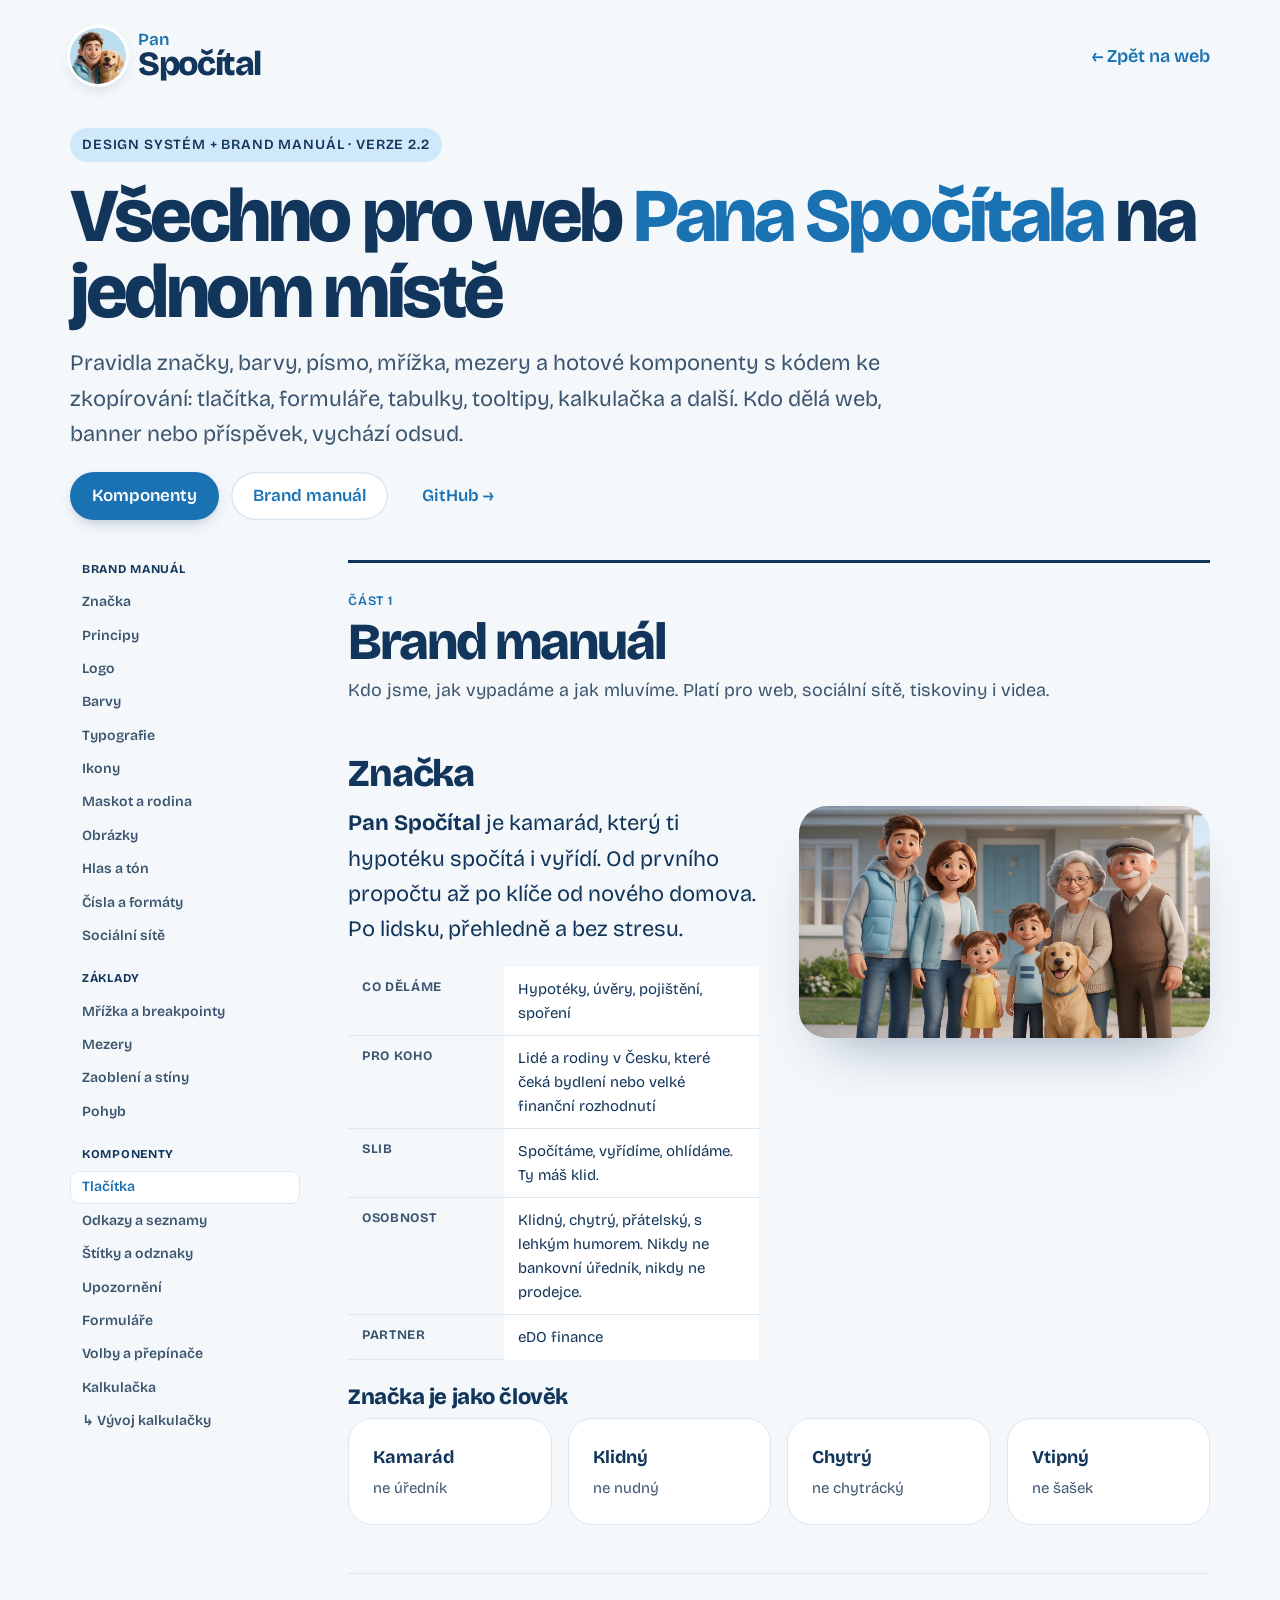
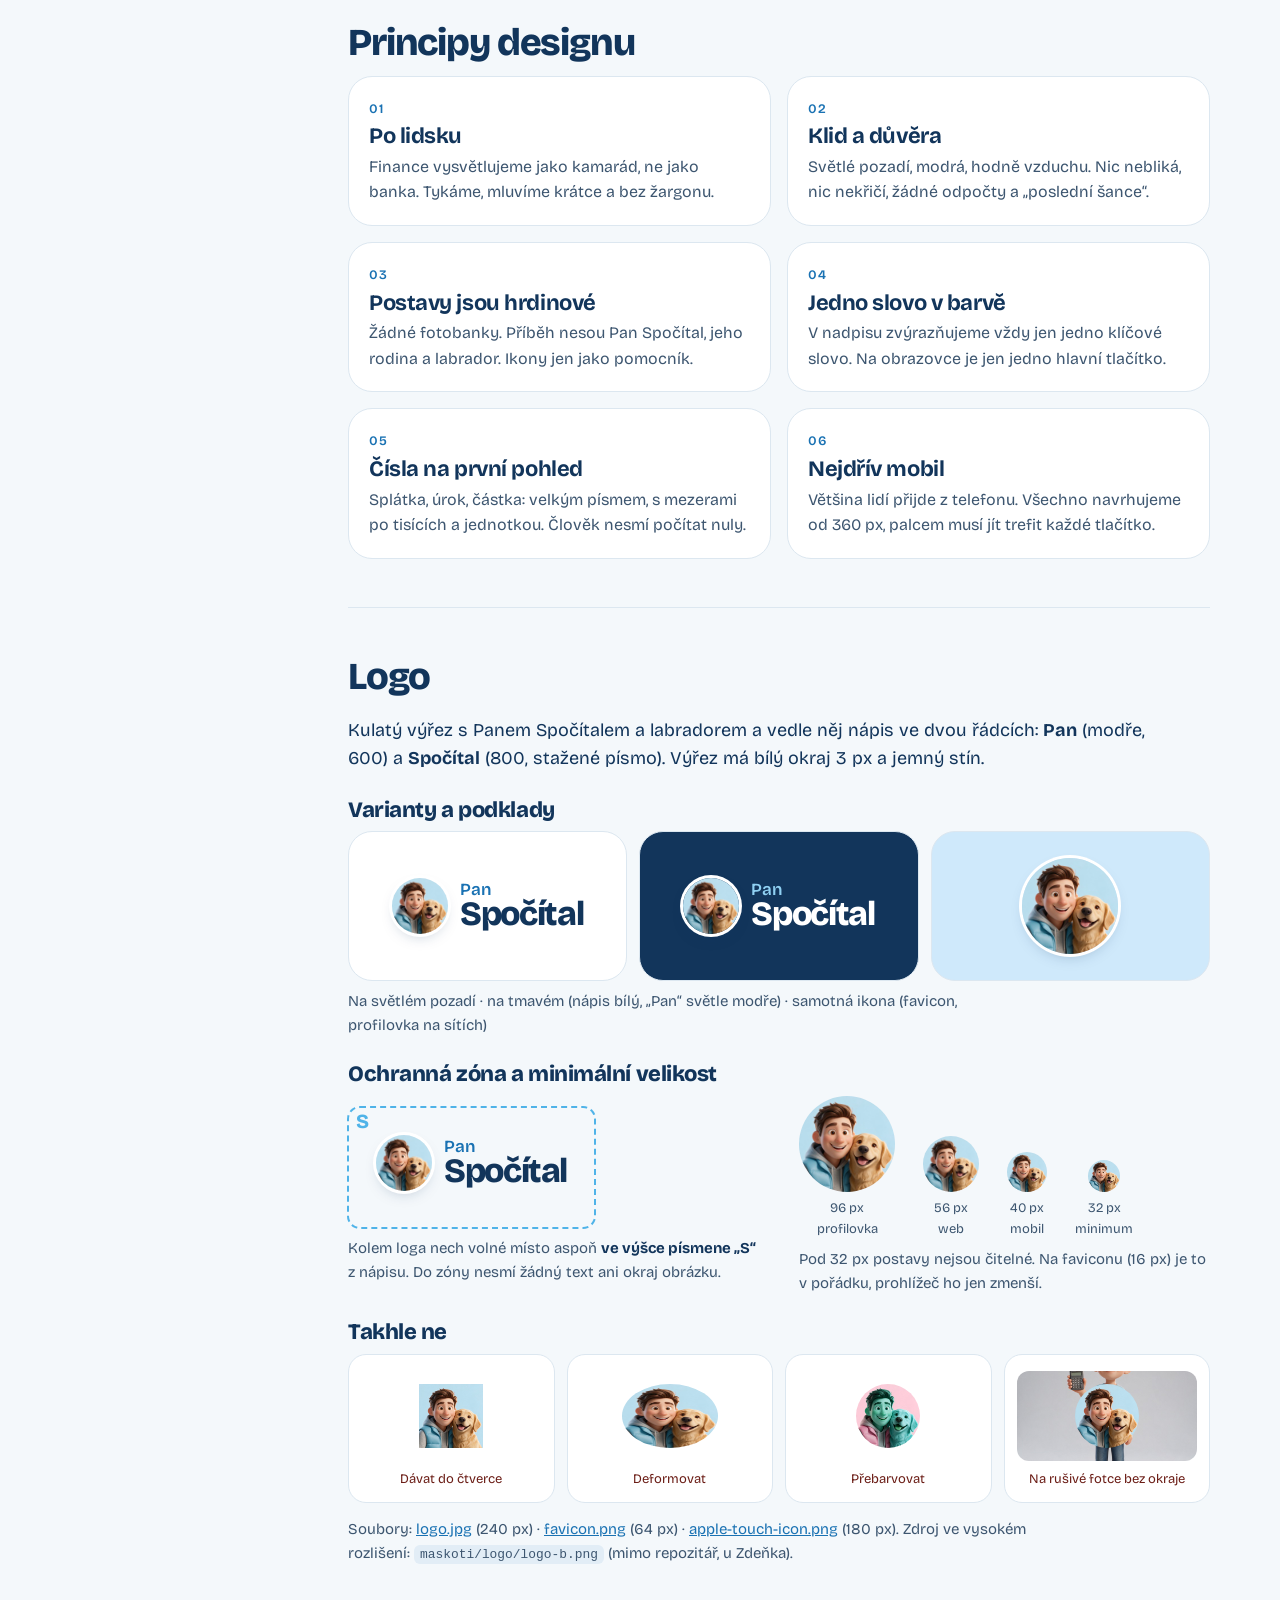
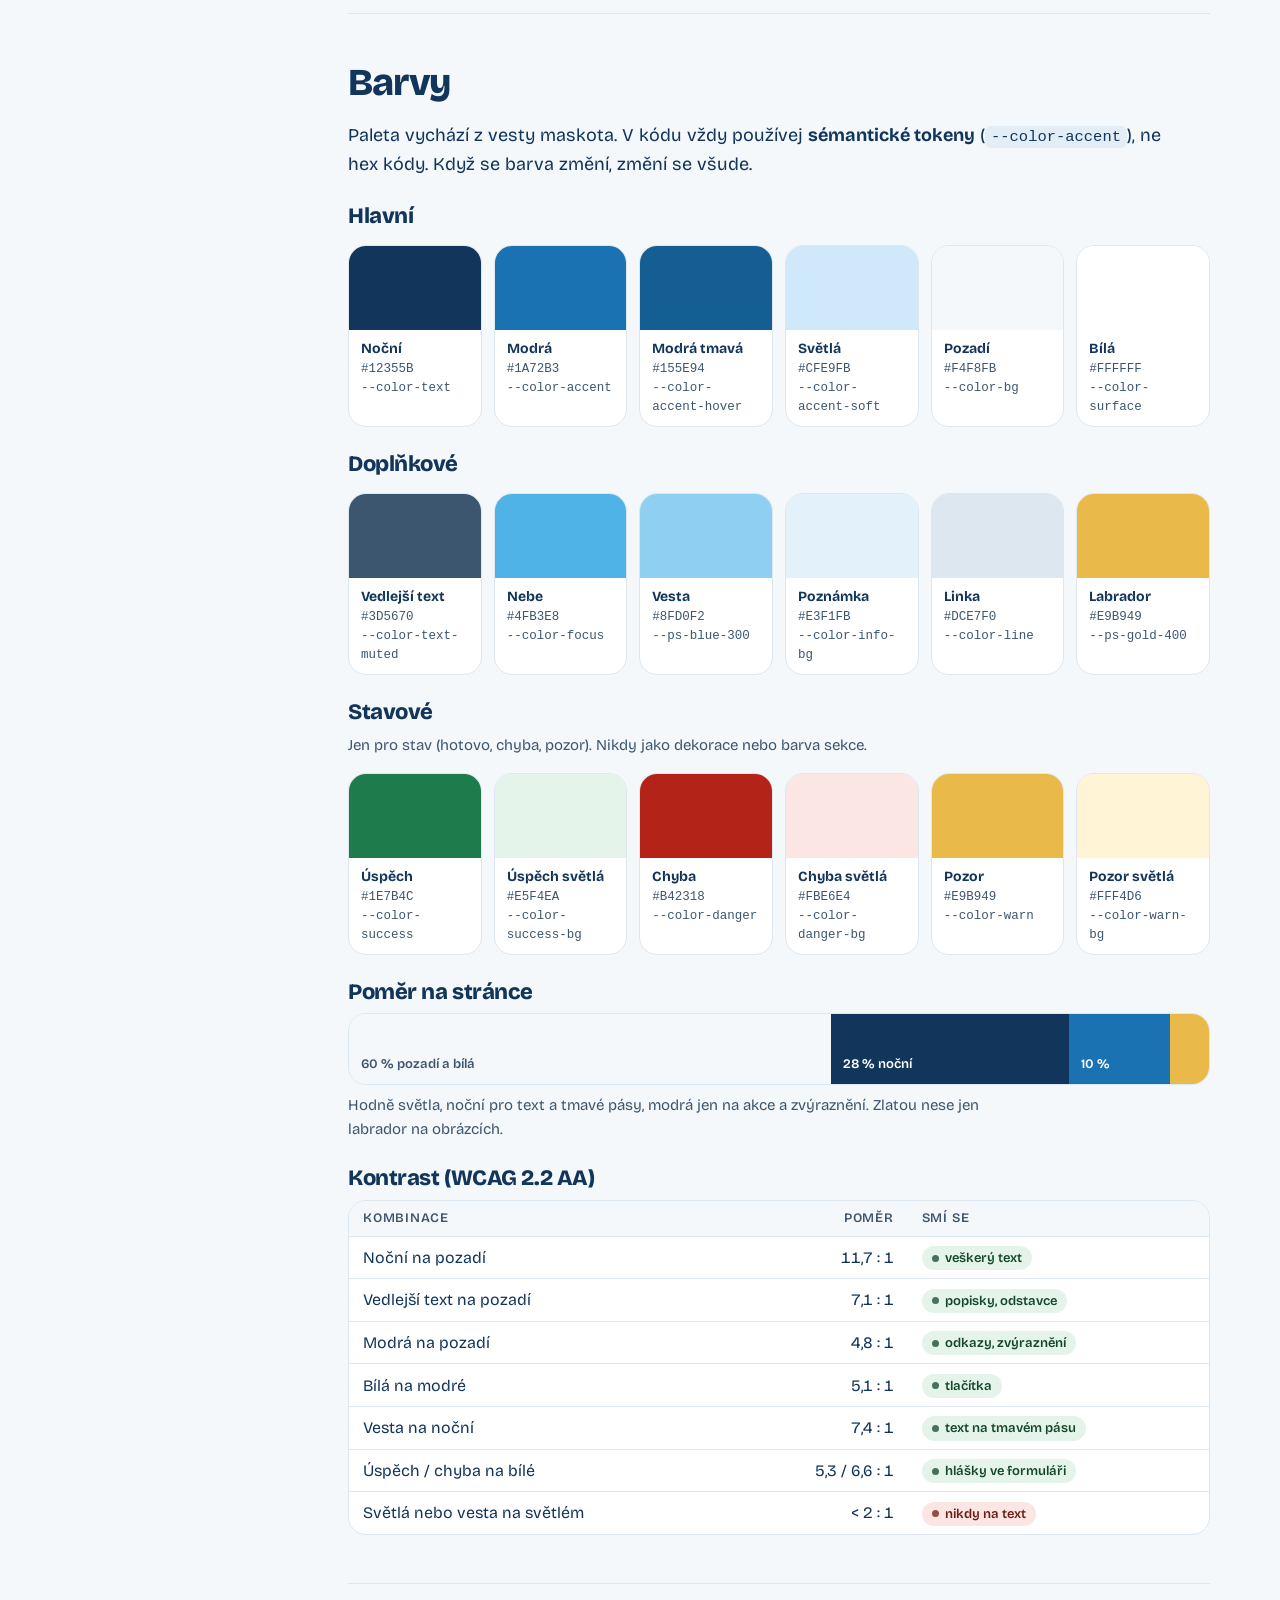
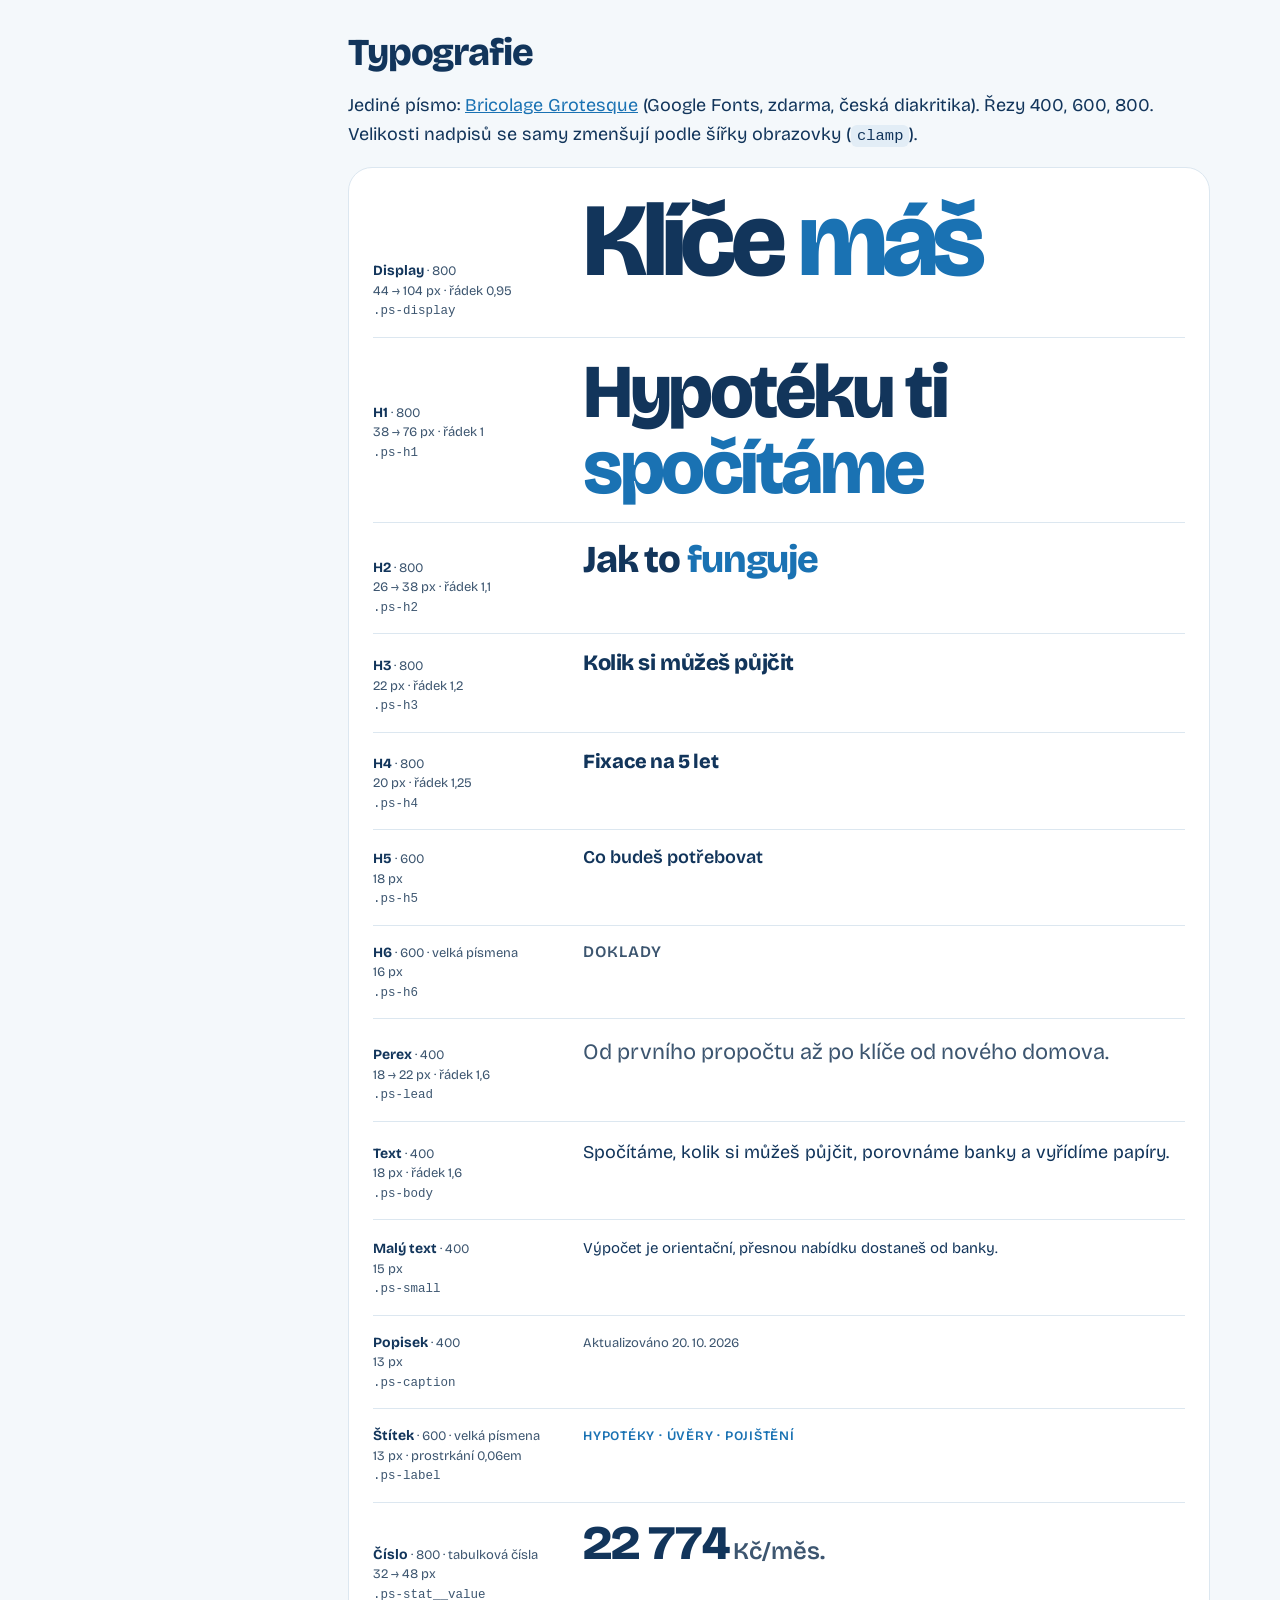
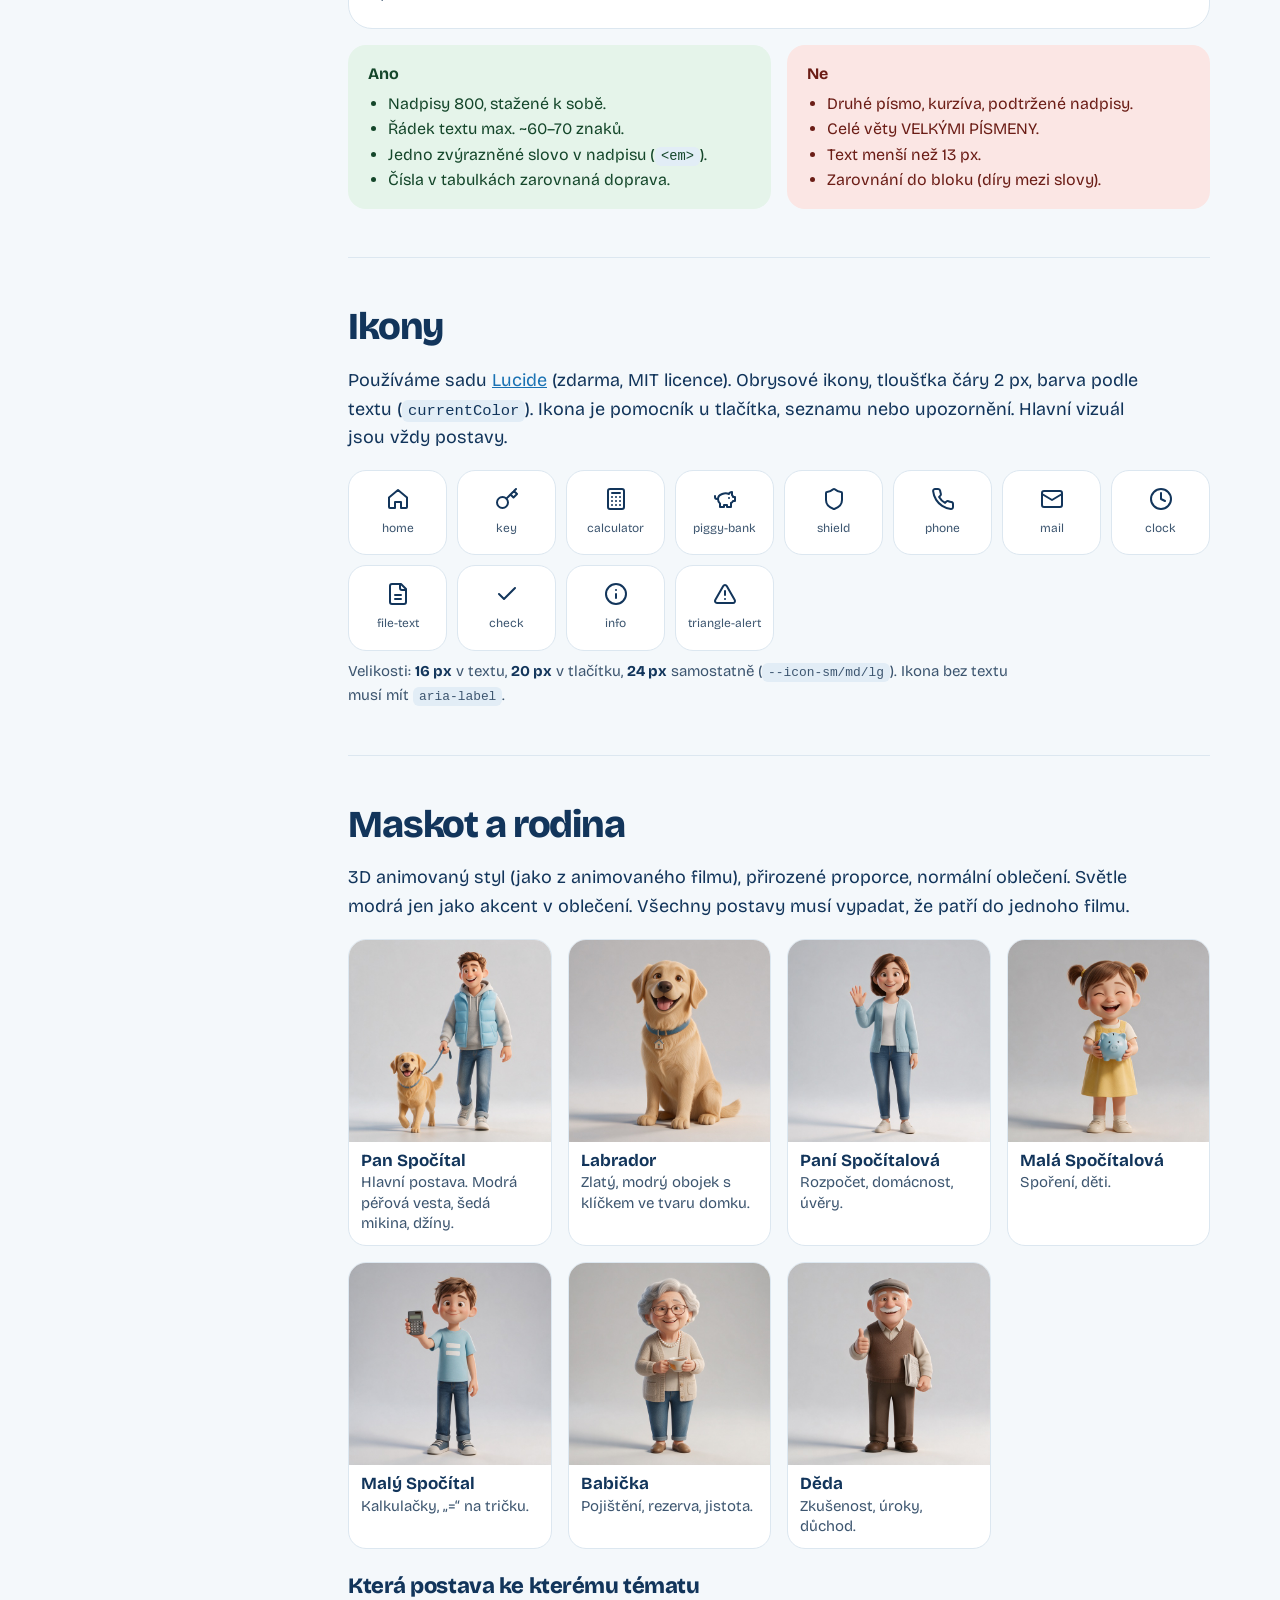
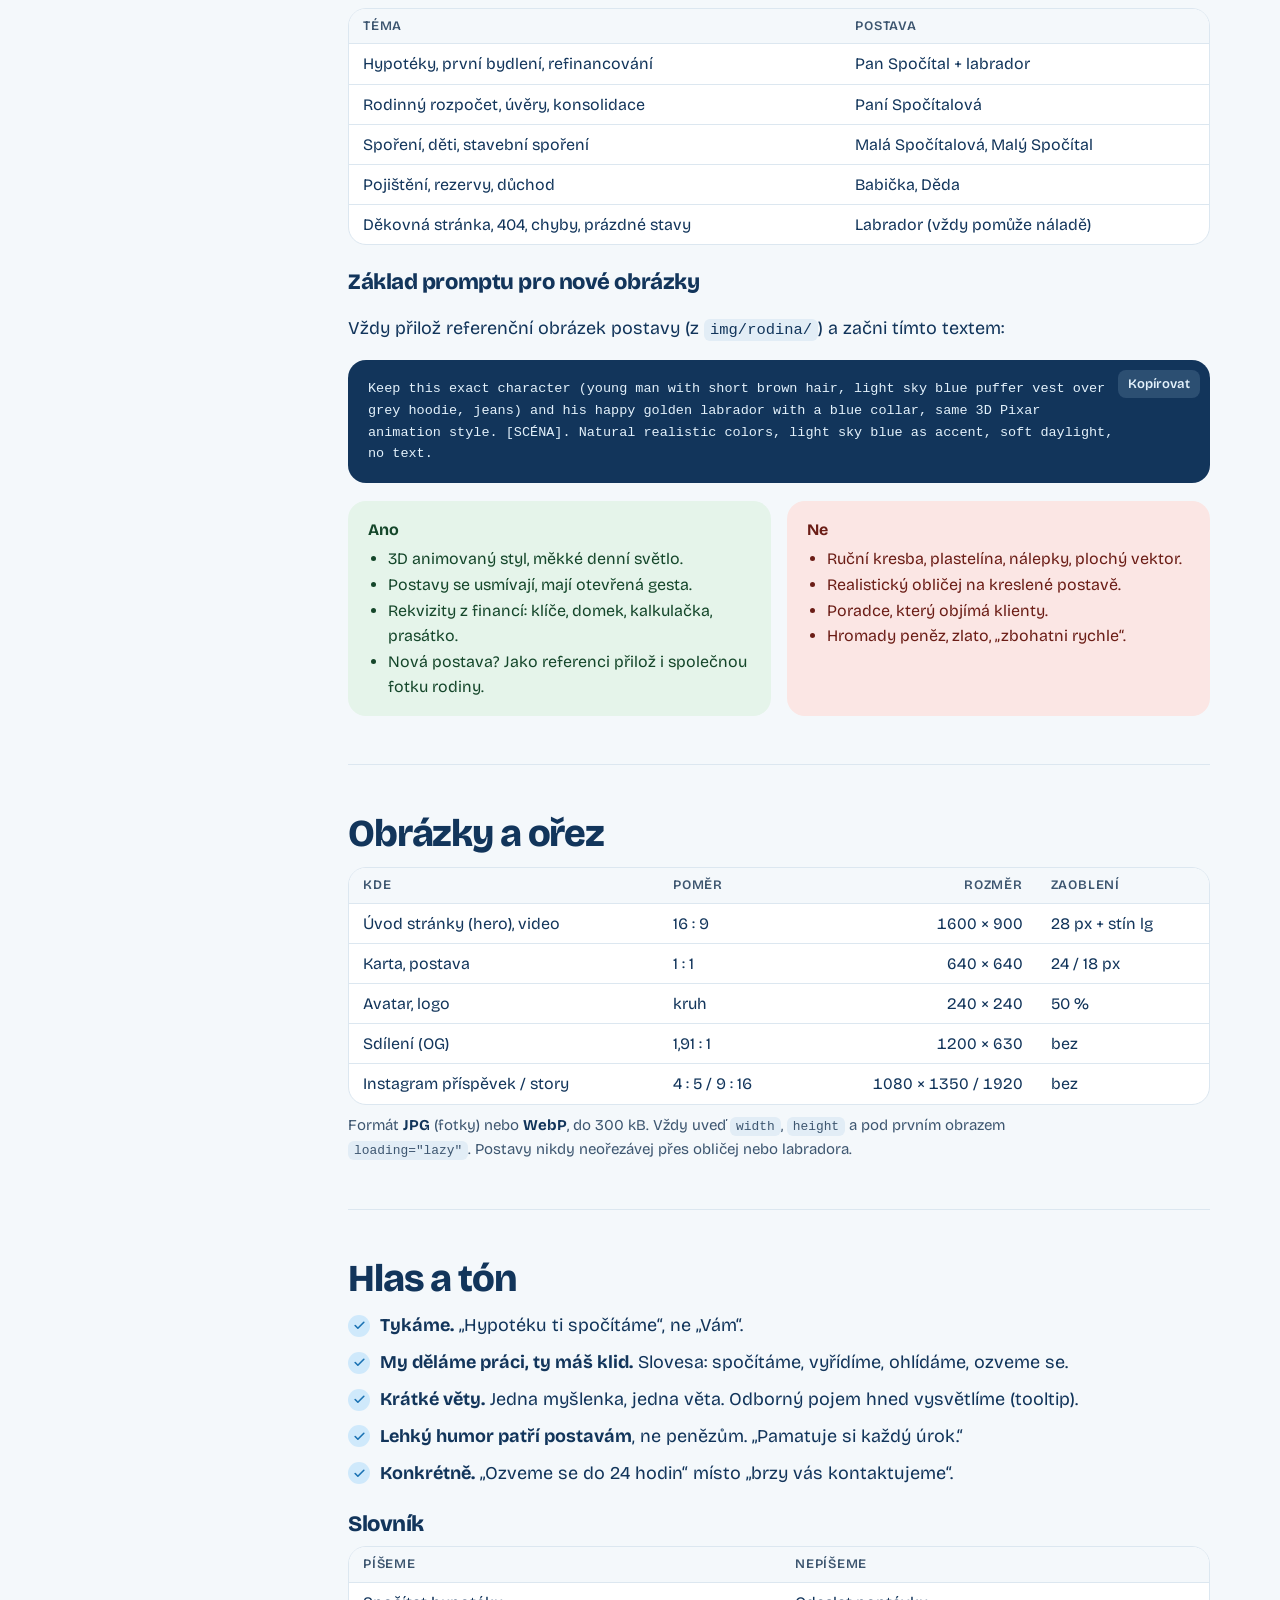
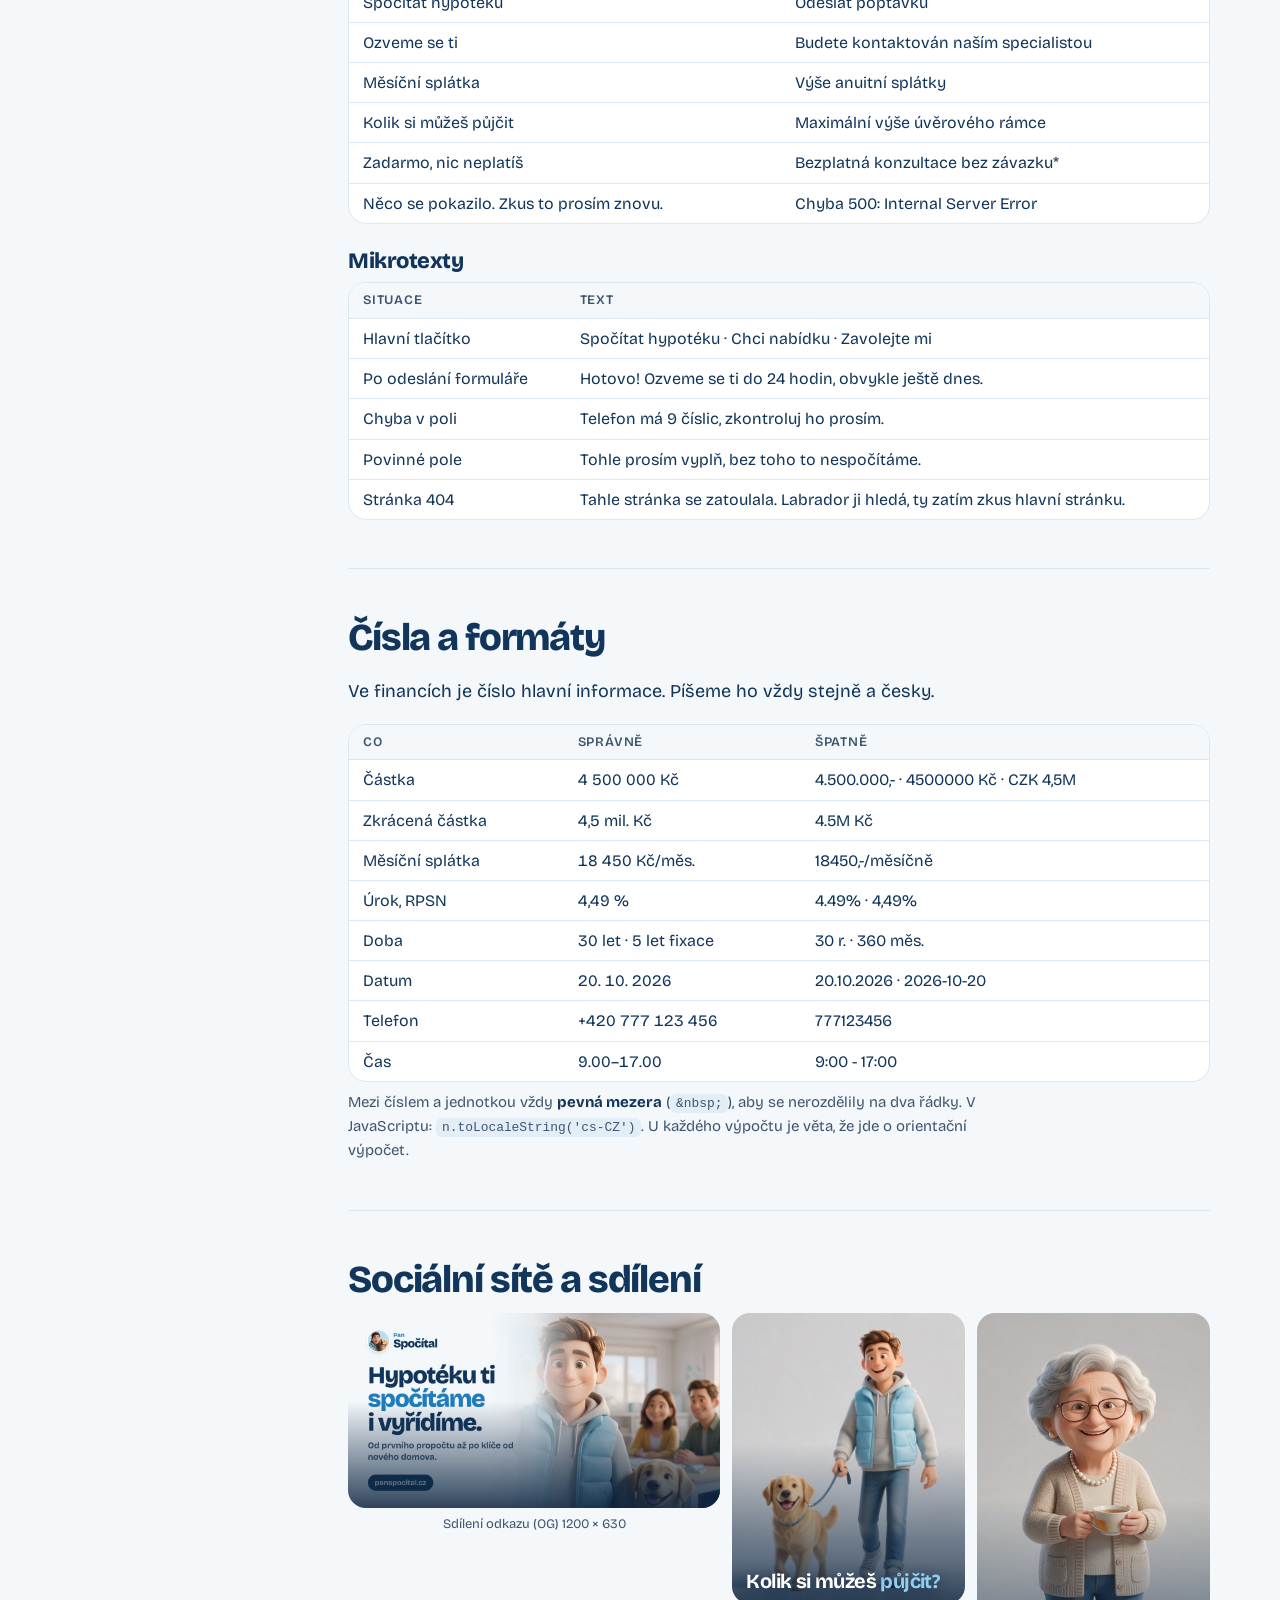
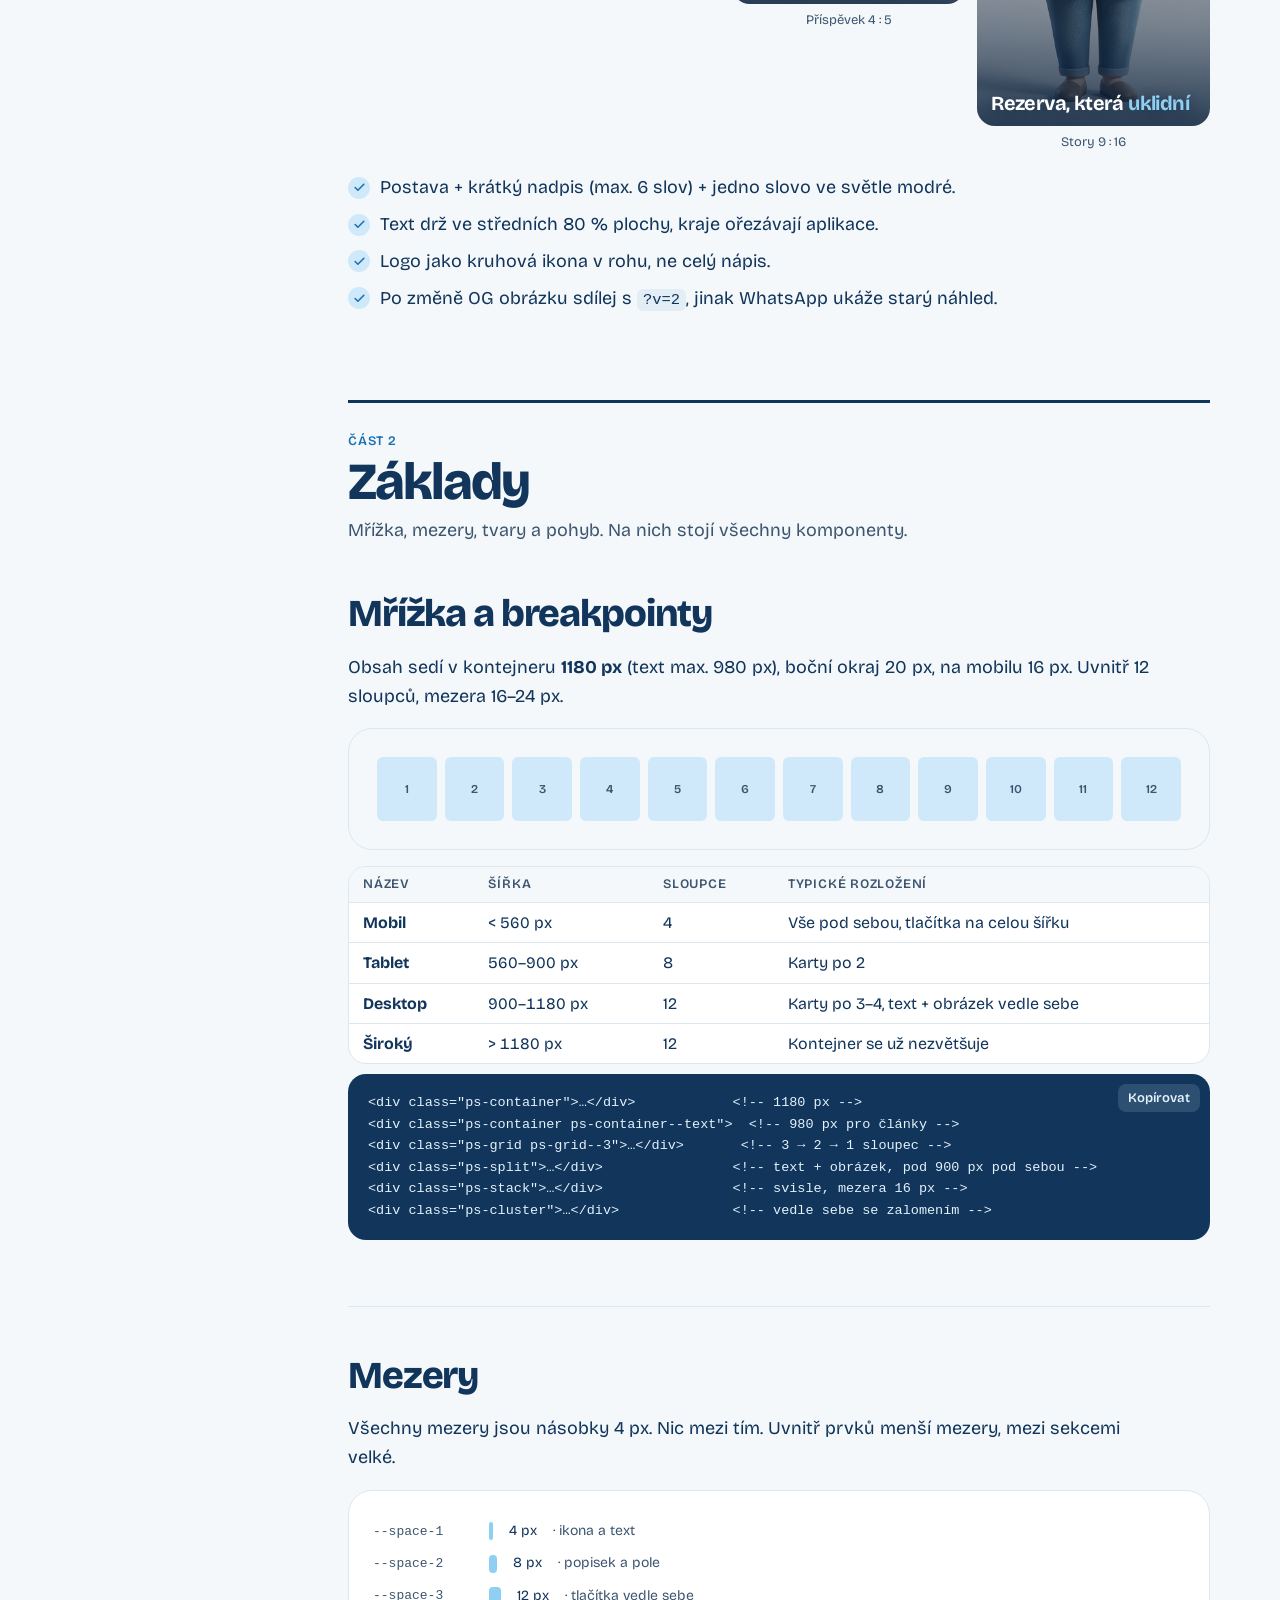
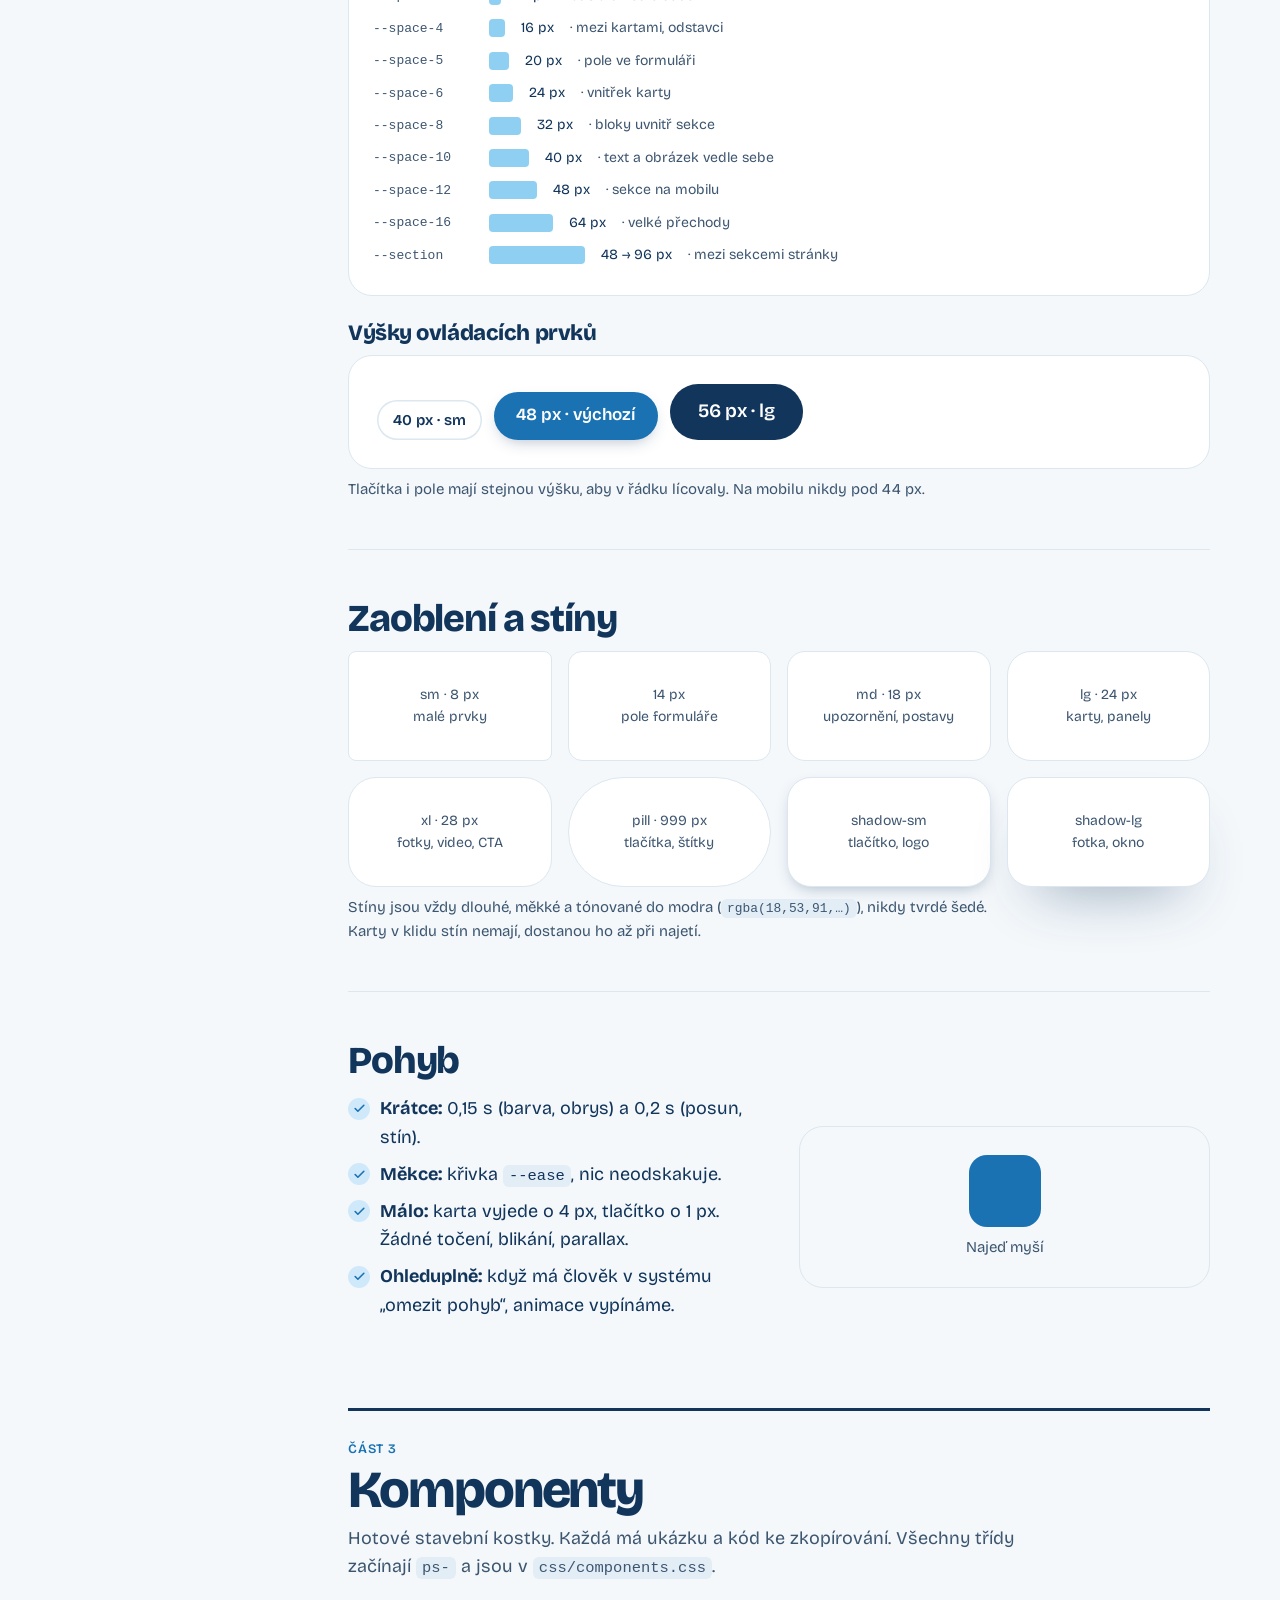
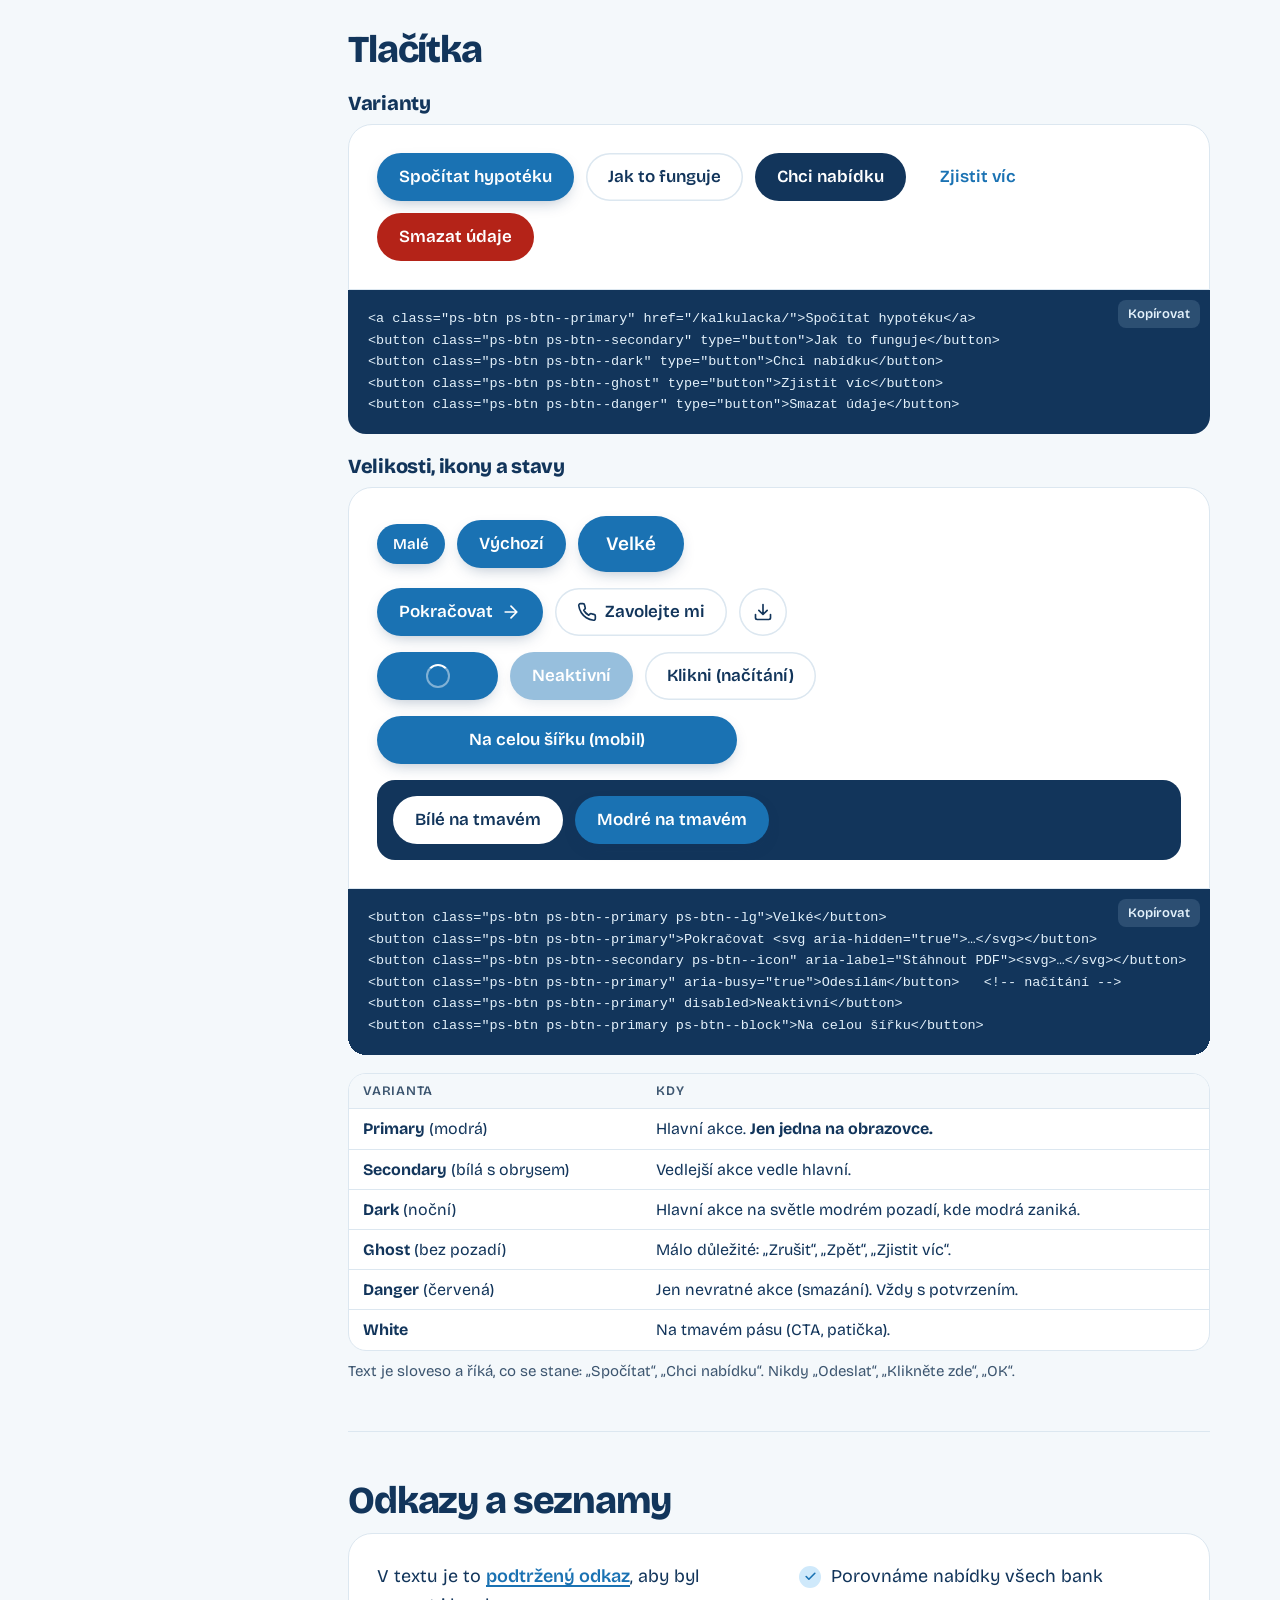
==== commit 45e3e701: "Kalkulačka po auditu UX (v2.2): karta, skupiny vstupů, LTV u vstupu, čistší výsledek, krok 2 v okně," ====
--- a/design-system/index.html
+++ b/design-system/index.html
@@ -61,6 +61,7 @@
 .demo+.code--wrap pre{white-space:pre-wrap!important}
 .code pre{border-radius:0 0 var(--radius-md) var(--radius-md)}
 .code:not(.demo+.code) pre{border-radius:var(--radius-md)}
+.ps-calc .ps-tabs__panel{padding-top:0}
 .copy{position:absolute;top:10px;right:10px;border:0;border-radius:8px;background:rgba(207,233,251,.14);color:var(--color-inverse-text);font:600 13px var(--font-sans);padding:6px 10px;cursor:pointer}
 .copy:hover{background:rgba(207,233,251,.25)}
 code.i{font:.86em var(--font-mono);background:#E2EDF6;padding:2px 6px;border-radius:6px;white-space:nowrap}
@@ -169,7 +170,7 @@
   </header>
 
   <div class="hero">
-    <span class="ps-tag">Design systém + brand manuál · verze 2.1</span>
+    <span class="ps-tag">Design systém + brand manuál · verze 2.2</span>
     <h1 class="ps-h1">Všechno pro web <em>Pana Spočítala</em> na jednom místě</h1>
     <p class="ps-lead">Pravidla značky, barvy, písmo, mřížka, mezery a hotové komponenty s kódem ke zkopírování: tlačítka, formuláře, tabulky, tooltipy, kalkulačka a další. Kdo dělá web, banner nebo příspěvek, vychází odsud.</p>
     <div class="ps-cluster">
@@ -798,105 +799,115 @@
 
 <!-- ======================= v2 ======================= -->
           <div class="ps-tabs__panel" role="tabpanel" id="kv-2" aria-labelledby="kt-2">
-            <div class="demo demo--bg">
-              <div class="ps-tabs" data-tabs>
-                <div class="ps-tabs__list" role="tablist" aria-label="Typ výpočtu">
-                  <button class="ps-tabs__tab" role="tab" aria-selected="true" aria-controls="m-splatka" id="mt-splatka">Kolik budu splácet</button>
-                  <button class="ps-tabs__tab" role="tab" aria-selected="false" aria-controls="m-dosah" id="mt-dosah" tabindex="-1">Na kolik dosáhnu</button>
+            <div class="ps-calc ps-tabs" data-tabs id="v2-card">
+              <div class="ps-calc__modes ps-tabs__list" role="tablist" aria-label="Typ výpočtu">
+                <button class="ps-calc__mode" role="tab" aria-selected="true" aria-controls="m-splatka" id="mt-splatka"><svg aria-hidden="true"><use href="#i-calc"/></svg>Kolik budu splácet</button>
+                <button class="ps-calc__mode" role="tab" aria-selected="false" aria-controls="m-dosah" id="mt-dosah" tabindex="-1"><svg aria-hidden="true"><use href="#i-home"/></svg>Na kolik dosáhnu</button>
+              </div>
+
+              <!-- Kolik budu splácet -->
+              <div class="ps-tabs__panel ps-calc__body" role="tabpanel" id="m-splatka" aria-labelledby="mt-splatka">
+                <div class="ps-calc__inputs">
+                  <div class="ps-calc__group">
+                    <h3 class="ps-calc__group-title"><span>1</span>Nemovitost</h3>
+                    <div class="ps-slider-field" data-sf>
+                      <div class="ps-slider-field__head"><label for="v2-cena">Cena nemovitosti</label><span class="ps-value"><input id="v2-cena" type="text" inputmode="numeric" autocomplete="off" value="5 800 000"><span>Kč</span></span></div>
+                      <input class="ps-range" type="range" min="1000000" max="20000000" step="100000" value="5800000" aria-label="Cena nemovitosti" data-unit="Kč">
+                    </div>
+                    <div class="ps-slider-field" data-sf>
+                      <div class="ps-slider-field__head"><label for="v2-vlastni">Vlastní zdroje <span class="ps-tip"><button class="ps-tip__btn" type="button" aria-describedby="tip-vz">?</button><span class="ps-tip__bubble" role="tooltip" id="tip-vz">Úspory, stavební spoření, prodej starého bytu.</span></span></label><span class="ps-value"><input id="v2-vlastni" type="text" inputmode="numeric" autocomplete="off" value="1 200 000"><span>Kč</span></span></div>
+                      <input class="ps-range" type="range" min="0" max="10000000" step="100000" value="1200000" aria-label="Vlastní zdroje" data-unit="Kč">
+                    </div>
+                    <div class="ps-ltv">
+                      <div class="ps-ltv__row"><span>Banka ti půjčí <b id="v2-uver">–</b></span><b id="v2-ltv">–</b></div>
+                      <div class="ps-meter" id="v2-meter" aria-hidden="true"><span></span><i style="left:80%" data-l="80 %"></i><i style="left:90%" data-l="90 %"></i></div>
+                      <span class="ps-ltv__msg" id="v2-ltv-msg" aria-live="polite">–</span>
+                      <label class="ps-switch"><input type="checkbox" role="switch" id="v2-mlady"> Je mi méně než 36 let (banka půjčí až 90 %)</label>
+                    </div>
+                  </div>
+                  <div class="ps-calc__group">
+                    <h3 class="ps-calc__group-title"><span>2</span>Hypotéka</h3>
+                    <div class="ps-slider-field" data-sf>
+                      <div class="ps-slider-field__head"><label for="v2-roky">Doba splácení</label><span class="ps-value" style="--w:3ch"><input id="v2-roky" type="text" inputmode="numeric" autocomplete="off" value="30"><span>let</span></span></div>
+                      <input class="ps-range" type="range" min="5" max="35" step="1" value="30" aria-label="Doba splácení" data-unit="let">
+                    </div>
+                    <fieldset class="ps-fieldset"><legend>Fixace sazby <span class="ps-tip"><button class="ps-tip__btn" type="button" aria-describedby="tip-fix">?</button><span class="ps-tip__bubble" role="tooltip" id="tip-fix">Na jak dlouho banka garantuje sazbu. Pak se nastaví podle trhu.</span></span></legend>
+                      <div class="ps-choice ps-choice--rate" id="v2-fixace">
+                        <label><input type="radio" name="v2fix" value="1">1 rok<b data-r>–</b></label>
+                        <label><input type="radio" name="v2fix" value="3">3 roky<b data-r>–</b></label>
+                        <label><input type="radio" name="v2fix" value="5" checked>5 let<b data-r>–</b></label>
+                        <label><input type="radio" name="v2fix" value="10">10 let<b data-r>–</b></label>
+                      </div>
+                      <div class="ps-cluster" style="justify-content:space-between"><span class="ps-caption">Průměr trhu · Swiss Life Hypoindex 09/2026</span><button class="ps-linkbtn" type="button" aria-expanded="false" aria-controls="v2-jina" id="v2-jina-btn">Mám jinou sazbu</button></div>
+                      <div class="ps-field" id="v2-jina" hidden><label for="v2-vlastni-sazba">Moje sazba</label><div class="ps-input-group" style="max-width:180px"><input class="ps-input is-num" id="v2-vlastni-sazba" type="text" inputmode="decimal" placeholder="4,9"><span class="ps-input-group__addon">%</span></div></div>
+                    </fieldset>
+                  </div>
                 </div>
-
-                <!-- Splátka -->
-                <div class="ps-tabs__panel" role="tabpanel" id="m-splatka" aria-labelledby="mt-splatka">
-                  <div class="ps-split" style="align-items:start">
-                    <div class="ps-stack ps-stack--lg">
-                      <div class="ps-slider-field" data-sf>
-                        <div class="ps-slider-field__head"><label for="v2-cena">Cena nemovitosti</label>
-                          <div class="ps-input-group"><button class="ps-input-group__btn" type="button" data-step="-1" aria-label="Snížit o 100 000 Kč">−</button><input class="ps-input is-num" id="v2-cena" type="text" inputmode="numeric" autocomplete="off" value="5 800 000"><span class="ps-input-group__addon">Kč</span><button class="ps-input-group__btn" type="button" data-step="1" aria-label="Zvýšit o 100 000 Kč">+</button></div></div>
-                        <input class="ps-range" type="range" min="1000000" max="20000000" step="100000" value="5800000" aria-label="Cena nemovitosti" data-unit="Kč">
-                        <div class="ps-range-scale"><span>1 mil.</span><span>20 mil.</span></div>
+                <div class="ps-calc__result"><div class="ps-calc__result-inner" id="v2-res" aria-live="polite">
+                  <div class="ps-calc__big"><span class="ps-stat__label">Měsíční splátka</span><span class="ps-stat__value" id="v2-splatka">–</span></div>
+                  <div class="ps-calc__minis"><div><span>Sazba</span><b id="v2-sazba">–</b></div><div><span id="v2-po-fix-l">Po fixaci zbývá</span><b id="v2-po-fix">–</b></div></div>
+                  <button class="ps-btn ps-btn--white ps-btn--block ps-btn--lg" type="button" data-to-lead>Pošli mi srovnání bank</button>
+                  <div class="ps-trust"><span>zdarma</span><span>nezávazně</span><span>ozveme se do 24 h</span></div>
+                  <details class="ps-calc__more"><summary>Detail výpočtu</summary>
+                    <div class="ps-result__row"><span>Celkem zaplatíš (bez poplatků)</span><b id="v2-celkem">–</b></div>
+                    <div class="ps-result__row"><span>Z toho úroky</span><b id="v2-uroky">–</b></div>
+                    <p>Anuitní splátka, sazba po celou dobu stejná. Po skončení fixace se sazba změní podle trhu.</p>
+                  </details>
+                </div></div>
+              </div>
+
+              <!-- Na kolik dosáhnu -->
+              <div class="ps-tabs__panel ps-calc__body" role="tabpanel" id="m-dosah" aria-labelledby="mt-dosah" hidden>
+                <div class="ps-calc__inputs">
+                  <div class="ps-calc__group">
+                    <h3 class="ps-calc__group-title"><span>1</span>Domácnost</h3>
+                    <fieldset class="ps-fieldset"><legend>Kolik vás bude splácet?</legend>
+                      <div class="ps-choice" id="d-zadatele">
+                        <label><input type="radio" name="dz" value="1">Jen já<small>jeden příjem</small></label>
+                        <label><input type="radio" name="dz" value="2" checked>Dva<small>s partnerem</small></label>
                       </div>
-                      <div class="ps-slider-field" data-sf>
-                        <div class="ps-slider-field__head"><label for="v2-vlastni">Vlastní zdroje <span class="ps-tip"><button class="ps-tip__btn" type="button" aria-describedby="tip-vz">?</button><span class="ps-tip__bubble" role="tooltip" id="tip-vz">Úspory, stavební spoření, prodej starého bytu. Banka půjčí max. 80 % ceny, do 36 let až 90 %.</span></span></label>
-                          <div class="ps-input-group"><button class="ps-input-group__btn" type="button" data-step="-1" aria-label="Snížit o 100 000 Kč">−</button><input class="ps-input is-num" id="v2-vlastni" type="text" inputmode="numeric" autocomplete="off" value="1 200 000"><span class="ps-input-group__addon">Kč</span><button class="ps-input-group__btn" type="button" data-step="1" aria-label="Zvýšit o 100 000 Kč">+</button></div></div>
-                        <input class="ps-range" type="range" min="0" max="10000000" step="100000" value="1200000" aria-label="Vlastní zdroje" data-unit="Kč">
-                        <div class="ps-range-scale"><span>0</span><span>10 mil.</span></div>
-                      </div>
-                      <div class="ps-slider-field" data-sf>
-                        <div class="ps-slider-field__head"><label for="v2-roky">Doba splácení</label>
-                          <div class="ps-input-group" style="width:min(100%,220px)"><button class="ps-input-group__btn" type="button" data-step="-1" aria-label="O rok méně">−</button><input class="ps-input is-num" id="v2-roky" type="text" inputmode="numeric" autocomplete="off" value="30"><span class="ps-input-group__addon">let</span><button class="ps-input-group__btn" type="button" data-step="1" aria-label="O rok více">+</button></div></div>
-                        <input class="ps-range" type="range" min="5" max="35" step="1" value="30" aria-label="Doba splácení" data-unit="let">
-                        <div class="ps-range-scale"><span>5 let</span><span>35 let</span></div>
-                      </div>
-                      <label class="ps-switch"><input type="checkbox" role="switch" id="v2-mlady"> Je mi méně než 36 let</label>
-                      <fieldset class="ps-fieldset"><legend>Fixace úrokové sazby <span class="ps-tip"><button class="ps-tip__btn" type="button" aria-describedby="tip-fix">?</button><span class="ps-tip__bubble" role="tooltip" id="tip-fix">Na jak dlouho banka garantuje sazbu. Pak se sazba nastaví podle trhu (refixace).</span></span></legend>
-                        <div class="ps-choice ps-choice--rate" id="v2-fixace">
-                          <label><input type="radio" name="v2fix" value="1">1 rok<b data-r>–</b><small>průměr trhu</small></label>
-                          <label><input type="radio" name="v2fix" value="3">3 roky<b data-r>–</b><small>průměr trhu</small></label>
-                          <label><input type="radio" name="v2fix" value="5" checked>5 let<b data-r>–</b><small>průměr trhu</small></label>
-                          <label><input type="radio" name="v2fix" value="10">10 let<b data-r>–</b><small>průměr trhu</small></label>
-                        </div>
-                        <span class="ps-caption">Průměrné nabídkové sazby, Swiss Life Hypoindex, září 2026. Nad 80 % LTV jsou vyšší.</span>
-                      </fieldset>
-                      <details><summary class="ps-link" style="cursor:pointer;width:max-content">Mám jinou sazbu</summary>
-                        <div class="ps-field" style="margin-top:10px"><label for="v2-vlastni-sazba">Moje sazba</label><div class="ps-input-group" style="max-width:200px"><input class="ps-input is-num" id="v2-vlastni-sazba" type="text" inputmode="decimal" placeholder="např. 4,9"><span class="ps-input-group__addon">%</span></div><span class="ps-hint">Když ji vyplníš, počítáme s ní místo průměru.</span></div>
-                      </details>
+                    </fieldset>
+                    <div class="ps-slider-field" data-sf>
+                      <div class="ps-slider-field__head"><label for="d-prijem">Čistý příjem domácnosti</label><span class="ps-value" style="--w:7ch"><input id="d-prijem" type="text" inputmode="numeric" autocomplete="off" value="70 000"><span>Kč/měs.</span></span></div>
+                      <input class="ps-range" type="range" min="15000" max="300000" step="1000" value="70000" aria-label="Čistý příjem domácnosti" data-unit="Kč">
                     </div>
-
-                    <div class="ps-result" aria-live="polite">
-                      <div class="ps-stat"><span class="ps-stat__label">Měsíční splátka</span><span class="ps-stat__value" id="v2-splatka">–</span></div>
-                      <div class="ps-result__row"><span>Úvěr</span><b id="v2-uver">–</b></div>
-                      <div class="ps-result__row"><span>Sazba</span><b id="v2-sazba">–</b></div>
-                      <div>
-                        <div class="ps-result__row"><span>Kolik ti banka půjčí z ceny (LTV)</span><b id="v2-ltv">–</b></div>
-                        <div class="ps-meter" id="v2-meter"><span></span><i style="left:80%" data-l="80 %"></i><i style="left:90%" data-l="90 %"></i></div>
-                        <span class="ps-small" id="v2-ltv-msg" style="color:#fff">–</span>
-                      </div>
-                      <hr>
-                      <div class="ps-result__row"><span id="v2-po-fix-l">Po fixaci zbývá splatit</span><b id="v2-po-fix">–</b></div>
-                      <div class="ps-result__row"><span>Celkem zaplatíš (bez poplatků)</span><b id="v2-celkem">–</b></div>
-                      <div class="ps-result__row"><span>Z toho úroky</span><b id="v2-uroky">–</b></div>
-                      <button class="ps-btn ps-btn--white ps-btn--block" type="button" data-to-lead>Pošli mi srovnání bank</button>
-                      <div class="ps-trust"><span>zdarma</span><span>nezávazně</span><span>ozveme se do 24 h</span></div>
-                      <p class="ps-legal" style="margin:0"><b>Reprezentativní příklad:</b> [doplní eDO finance: výše úvěru, doba, zápůjční sazba a fixace, <b>RPSN</b>, počet a výše splátek, poplatky, celková částka]. Úvěr na bydlení je zajištěn zástavním právem k nemovitosti. Výpočet je orientační, nejde o nabídku. Zprostředkovatel: eDO finance [IČO, registrace ČNB].</p>
+                    <div class="ps-slider-field" data-sf>
+                      <div class="ps-slider-field__head"><label for="d-splatky">Splátky jiných úvěrů</label><span class="ps-value" style="--w:6ch"><input id="d-splatky" type="text" inputmode="numeric" autocomplete="off" value="0"><span>Kč/měs.</span></span></div>
+                      <input class="ps-range" type="range" min="0" max="50000" step="500" value="0" aria-label="Splátky jiných úvěrů" data-unit="Kč">
+                    </div>
+                  </div>
+                  <div class="ps-calc__group">
+                    <h3 class="ps-calc__group-title"><span>2</span>O vás</h3>
+                    <div class="ps-grid ps-grid--2">
+                      <div class="ps-field"><label for="d-vek">Věk staršího z vás</label><div class="ps-input-group"><input class="ps-input is-num" id="d-vek" type="text" inputmode="numeric" value="32"><span class="ps-input-group__addon">let</span></div></div>
+                      <div class="ps-field"><label for="d-deti">Počet dětí</label><div class="ps-input-group" data-counter><button class="ps-input-group__btn" type="button" data-c="-1" aria-label="Méně dětí">−</button><input class="ps-input is-num" id="d-deti" type="text" inputmode="numeric" value="1" style="text-align:center"><button class="ps-input-group__btn" type="button" data-c="1" aria-label="Více dětí">+</button></div></div>
                     </div>
                   </div>
                 </div>
-
-                <!-- Na kolik dosáhnu -->
-                <div class="ps-tabs__panel" role="tabpanel" id="m-dosah" aria-labelledby="mt-dosah" hidden>
-                  <div class="ps-split" style="align-items:start">
-                    <div class="ps-stack ps-stack--lg">
-                      <fieldset class="ps-fieldset"><legend>Kolik vás bude splácet?</legend>
-                        <div class="ps-choice" id="d-zadatele">
-                          <label><input type="radio" name="dz" value="1">Jen já<small>jeden příjem</small></label>
-                          <label><input type="radio" name="dz" value="2" checked>Dva<small>s partnerem</small></label>
-                        </div>
-                      </fieldset>
-                      <div class="ps-field"><label for="d-prijem">Čistý měsíční příjem domácnosti</label><div class="ps-input-group" style="max-width:260px"><input class="ps-input is-num" id="d-prijem" type="text" inputmode="numeric" value="70 000"><span class="ps-input-group__addon">Kč</span></div><span class="ps-hint">Součet výplat po zdanění.</span></div>
-                      <div class="ps-grid ps-grid--2">
-                        <div class="ps-field"><label for="d-vek">Věk staršího z vás</label><div class="ps-input-group"><input class="ps-input is-num" id="d-vek" type="text" inputmode="numeric" value="32"><span class="ps-input-group__addon">let</span></div></div>
-                        <div class="ps-field"><label for="d-deti">Počet dětí</label><div class="ps-input-group" data-counter><button class="ps-input-group__btn" type="button" data-c="-1" aria-label="Méně dětí">−</button><input class="ps-input is-num" id="d-deti" type="text" inputmode="numeric" value="1" style="text-align:center"><button class="ps-input-group__btn" type="button" data-c="1" aria-label="Více dětí">+</button></div></div>
-                      </div>
-                      <div class="ps-field"><label for="d-splatky">Splátky jiných úvěrů <span class="ps-label-opt">(pokud nějaké máš)</span></label><div class="ps-input-group" style="max-width:260px"><input class="ps-input is-num" id="d-splatky" type="text" inputmode="numeric" value="0"><span class="ps-input-group__addon">Kč/měs.</span></div></div>
-                    </div>
-                    <div class="ps-result" aria-live="polite">
-                      <div class="ps-stat"><span class="ps-stat__label">Půjčit si můžeš zhruba až</span><span class="ps-stat__value" id="d-max">–</span></div>
-                      <div class="ps-result__row"><span>Nemovitost až za</span><b id="d-cena">–</b></div>
-                      <div class="ps-result__row"><span>Potřebné vlastní zdroje</span><b id="d-vz">–</b></div>
-                      <div class="ps-result__row"><span>Splátka</span><b id="d-splatka">–</b></div>
-                      <div class="ps-result__row"><span>Doba splácení</span><b id="d-doba">–</b></div>
-                      <button class="ps-btn ps-btn--white ps-btn--block" type="button" data-to-lead>Ověřit u bank, na kolik dosáhnu</button>
-                      <div class="ps-trust"><span>zdarma</span><span>bez registru</span><span>nezávazně</span></div>
-                      <p class="ps-legal" style="margin:0">Orientační odhad. Počítáme se sazbou 5,51 % (průměr trhu, fixace 5 let), splátkou max. 45 % příjmu, životními náklady 9 000 Kč na dospělého a 4 500 Kč na dítě a splácením do 70 let věku. Každá banka počítá jinak, přesné číslo ověříme.</p>
-                    </div>
-                  </div>
-                </div>
+                <div class="ps-calc__result"><div class="ps-calc__result-inner" id="d-res" aria-live="polite">
+                  <div class="ps-calc__big"><span class="ps-stat__label">Půjčit si můžeš zhruba až</span><span class="ps-stat__value" id="d-max">–</span></div>
+                  <div class="ps-calc__minis"><div><span>Nemovitost až za</span><b id="d-cena">–</b></div><div><span>Vlastní zdroje</span><b id="d-vz">–</b></div></div>
+                  <button class="ps-btn ps-btn--white ps-btn--block ps-btn--lg" type="button" data-to-lead>Ověřit u bank</button>
+                  <div class="ps-trust"><span>zdarma</span><span>bez registru</span><span>nezávazně</span></div>
+                  <details class="ps-calc__more"><summary>Jak to počítáme</summary>
+                    <div class="ps-result__row"><span>Splátka</span><b id="d-splatka">–</b></div>
+                    <div class="ps-result__row"><span>Doba splácení</span><b id="d-doba">–</b></div>
+                    <p>Sazba 5,51 % (průměr trhu, fixace 5 let), splátka max. 45 % příjmu, životní náklady 9 000 Kč na dospělého a 4 500 Kč na dítě, splácení do 70 let. Každá banka počítá jinak, přesné číslo ověříme.</p>
+                  </details>
+                </div></div>
               </div>
 
-              <!-- Krok 2: kontakt (otevře se až po výsledku) -->
-              <div id="v2-lead" hidden style="margin-top:24px">
-                <form class="ps-surface ps-form" id="v2-form" novalidate style="max-width:560px;margin:0 auto">
-                  <div><span class="ps-label">Krok 2 ze 2</span><h3 class="ps-h3" style="margin:4px 0 0">Kam ti máme poslat srovnání?</h3></div>
+              <p class="ps-calc__legal"><b>Reprezentativní příklad:</b> [doplní eDO finance: výše úvěru, doba, zápůjční sazba a fixace, <b>RPSN</b>, počet a výše splátek, poplatky, celková částka]. Úvěr na bydlení je zajištěn zástavním právem k nemovitosti. Výpočet je orientační, nejde o nabídku. Zprostředkovatel: eDO finance [IČO, registrace ČNB].</p>
+            </div>
+
+            <!-- mobilní lišta se splátkou -->
+            <div class="ps-calc__bar" id="v2-bar"><div><small id="v2-bar-l">Měsíční splátka</small><b id="v2-bar-v">–</b></div><button class="ps-btn ps-btn--white ps-btn--sm" type="button" data-to-lead>Srovnání bank</button></div>
+
+            <!-- Krok 2 v okně -->
+            <dialog class="ps-modal ps-modal--sheet" id="v2-lead" aria-labelledby="v2-lead-t">
+              <div class="ps-modal__head"><div><span class="ps-label">Krok 2 ze 2</span><h2 id="v2-lead-t">Kam ti máme poslat srovnání?</h2></div><button class="ps-close" type="button" aria-label="Zavřít" data-close>×</button></div>
+              <div class="ps-modal__body">
+                <form class="ps-form" id="v2-form" novalidate>
                   <div class="ps-summary" id="v2-summary"></div>
                   <div class="ps-field"><label for="v2-jmeno">Jméno</label><input class="ps-input" id="v2-jmeno" autocomplete="given-name" required></div>
                   <div class="ps-field" id="v2-tel-f"><label for="v2-tel">Telefon</label><div class="ps-input-group"><span class="ps-input-group__addon">+420</span><input class="ps-input" id="v2-tel" type="tel" autocomplete="tel-national" inputmode="tel" placeholder="777 123 456" aria-describedby="v2-tel-hint" required></div><span class="ps-hint" id="v2-tel-hint">Zavoláme jen kvůli tvé hypotéce. Žádné reklamy.</span></div>
@@ -905,35 +916,42 @@
                   <div class="ps-trust"><span>zdarma</span><span>nezávazně</span><span>ozveme se do 24 h</span></div>
                   <p class="ps-caption" style="margin:0;text-align:center">Odesláním žádáš o kontakt. Údaje zpracuje eDO finance jen kvůli tvé žádosti, víc v <a class="ps-link" href="#kalkulacka">zásadách ochrany údajů</a>.</p>
                 </form>
-                <div class="ps-alert ps-alert--success" id="v2-done" hidden role="status" style="max-width:560px;margin:0 auto"><svg aria-hidden="true"><use href="#i-ok-circle"/></svg><div><span class="ps-alert__title">Hotovo! Srovnání máš na cestě.</span>Do 24 hodin ti zavolá poradce eDO finance z čísla [doplnit]. Připrav si přibližný příjem a představu o nemovitosti. Potvrzení jsme ti poslali SMS. <i>(V ostrém webu = samostatná děkovací stránka /dekujeme/.)</i></div></div>
+                <div class="ps-alert ps-alert--success" id="v2-done" hidden role="status"><svg aria-hidden="true"><use href="#i-ok-circle"/></svg><div><span class="ps-alert__title">Hotovo! Srovnání máš na cestě.</span>Do 24 hodin ti zavolá poradce eDO finance z čísla [doplnit]. Připrav si přibližný příjem a představu o nemovitosti. Potvrzení jsme ti poslali SMS. <i>(Na ostrém webu = stránka /dekujeme/.)</i></div></div>
               </div>
-            </div>
-            <div class="code"><pre><code>&lt;!-- posuvník vždy spárovaný s polem a tlačítky −/+ --&gt;
-&lt;div class="ps-slider-field" data-sf&gt;
-  &lt;div class="ps-slider-field__head"&gt;
-    &lt;label for="cena"&gt;Cena nemovitosti&lt;/label&gt;
-    &lt;div class="ps-input-group"&gt;
-      &lt;button class="ps-input-group__btn" data-step="-1" aria-label="Snížit o 100 000 Kč"&gt;−&lt;/button&gt;
-      &lt;input class="ps-input is-num" id="cena" type="text" inputmode="numeric" value="5 800 000"&gt;
-      &lt;span class="ps-input-group__addon"&gt;Kč&lt;/span&gt;
-      &lt;button class="ps-input-group__btn" data-step="1" aria-label="Zvýšit o 100 000 Kč"&gt;+&lt;/button&gt;
+            </dialog>
+
+            <details class="code-toggle"><summary class="ps-link" style="cursor:pointer;display:inline-block;margin-top:16px">Zobrazit kód</summary>
+            <div class="code"><pre><code>&lt;div class="ps-calc ps-tabs" data-tabs&gt;
+  &lt;div class="ps-calc__modes ps-tabs__list" role="tablist"&gt;
+    &lt;button class="ps-calc__mode" role="tab" aria-selected="true"&gt;Kolik budu splácet&lt;/button&gt;
+    &lt;button class="ps-calc__mode" role="tab" aria-selected="false"&gt;Na kolik dosáhnu&lt;/button&gt;
+  &lt;/div&gt;
+  &lt;div class="ps-tabs__panel ps-calc__body" role="tabpanel"&gt;
+    &lt;div class="ps-calc__inputs"&gt;
+      &lt;div class="ps-calc__group"&gt;
+        &lt;h3 class="ps-calc__group-title"&gt;&lt;span&gt;1&lt;/span&gt;Nemovitost&lt;/h3&gt;
+        &lt;div class="ps-slider-field" data-sf&gt;
+          &lt;div class="ps-slider-field__head"&gt;
+            &lt;label for="cena"&gt;Cena nemovitosti&lt;/label&gt;
+            &lt;span class="ps-value"&gt;&lt;input id="cena" type="text" inputmode="numeric" value="5 800 000"&gt;&lt;span&gt;Kč&lt;/span&gt;&lt;/span&gt;
+          &lt;/div&gt;
+          &lt;input class="ps-range" type="range" min="1000000" max="20000000" step="100000" data-unit="Kč"&gt;
+        &lt;/div&gt;
+        &lt;div class="ps-ltv"&gt;…ukazatel LTV hned pod vlastními zdroji…&lt;/div&gt;
+      &lt;/div&gt;
     &lt;/div&gt;
+    &lt;div class="ps-calc__result"&gt;&lt;div class="ps-calc__result-inner"&gt;
+      &lt;div class="ps-calc__big"&gt;…splátka…&lt;/div&gt;
+      &lt;div class="ps-calc__minis"&gt;&lt;div&gt;&lt;span&gt;Sazba&lt;/span&gt;&lt;b&gt;5,51 %&lt;/b&gt;&lt;/div&gt;…&lt;/div&gt;
+      &lt;button class="ps-btn ps-btn--white ps-btn--block ps-btn--lg" data-to-lead&gt;Pošli mi srovnání bank&lt;/button&gt;
+      &lt;details class="ps-calc__more"&gt;&lt;summary&gt;Detail výpočtu&lt;/summary&gt;…&lt;/details&gt;
+    &lt;/div&gt;&lt;/div&gt;
   &lt;/div&gt;
-  &lt;input class="ps-range" type="range" min="1000000" max="20000000" step="100000" data-unit="Kč"&gt;
+  &lt;p class="ps-calc__legal"&gt;Reprezentativní příklad…&lt;/p&gt;
 &lt;/div&gt;
-
-&lt;!-- fixace jako dlaždice se sazbou --&gt;
-&lt;div class="ps-choice ps-choice--rate"&gt;
-  &lt;label&gt;&lt;input type="radio" name="fix" value="5" checked&gt;5 let&lt;b&gt;5,51 %&lt;/b&gt;&lt;small&gt;průměr trhu&lt;/small&gt;&lt;/label&gt;
-&lt;/div&gt;
-
-&lt;!-- LTV s hranicemi ČNB --&gt;
-&lt;div class="ps-meter is-warn"&gt;&lt;span style="width:84%"&gt;&lt;/span&gt;&lt;i style="left:80%" data-l="80 %"&gt;&lt;/i&gt;&lt;i style="left:90%" data-l="90 %"&gt;&lt;/i&gt;&lt;/div&gt;
-
-&lt;!-- hodnoty přenesené do formuláře, řádek důvěry, reprezentativní příklad --&gt;
-&lt;div class="ps-summary"&gt;Hypotéka &lt;b&gt;4 600 000 Kč&lt;/b&gt; · &lt;b&gt;30 let&lt;/b&gt; &lt;button&gt;Upravit&lt;/button&gt;&lt;/div&gt;
-&lt;div class="ps-trust"&gt;&lt;span&gt;zdarma&lt;/span&gt;&lt;span&gt;nezávazně&lt;/span&gt;&lt;/div&gt;
-&lt;p class="ps-legal"&gt;&lt;b&gt;Reprezentativní příklad:&lt;/b&gt; …&lt;/p&gt;</code></pre></div>
+&lt;div class="ps-calc__bar"&gt;…&lt;/div&gt;                         &lt;!-- mobil: lišta se splátkou --&gt;
+&lt;dialog class="ps-modal ps-modal--sheet"&gt;…krok 2…&lt;/dialog&gt;</code></pre></div>
+            </details>
           </div>
 
 <!-- ======================= v1 ======================= -->
@@ -978,6 +996,7 @@
               <tr><td><b>Čísla v polích</b></td><td><code class="i">inputmode</code> bez formátování</td><td><code class="i">type="text"</code> + <code class="i">inputmode</code>, mezery po tisících při opuštění pole, přijímá čárku i tečku</td><td>GOV.UK Design System (proč ne <code class="i">type="number"</code>).</td></tr>
               <tr><td><b>Důvěra</b></td><td>Jedna věta „orientační“</td><td>Řádek „zdarma · nezávazně · do 24 h“ u každého tlačítka</td><td>NerdWallet „no impact to your credit score“, Mojo, Check24.</td></tr>
               <tr><td><b>Zákon</b></td><td>Chybí</td><td>Místo pro reprezentativní příklad s RPSN, zástava, zprostředkovatel</td><td>§ 91 zák. 257/2016 Sb.: jakékoli číslo o nákladech = povinný reprezentativní příklad.</td></tr>
+              <tr><td><b>Rozložení (v2.2)</b></td><td>–</td><td>Jedna karta, režimy jako záložky v hlavičce, vstupy ve 2 očíslovaných skupinách, LTV hned pod vlastními zdroji, výsledek: splátka + 2 čísla + tlačítko, detaily schované; krok 2 v okně; na mobilu lišta se splátkou</td><td>Audit UX 20. 10.: krabice v krabici, 2× stejné záložky nad sebou, 7 nesouvisejících polí, přecpaný výsledek, zpětná vazba daleko od vstupu, výsledek na mobilu až po 7 polích.</td></tr>
               <tr><td><b>Po odeslání</b></td><td>Chybí</td><td>Potvrzení: kdo zavolá, kdy, co si připravit (na ostrém webu stránka /dekujeme/)</td><td>Méně zmeškaných hovorů, jasná konverze pro měření.</td></tr>
               </tbody>
             </table></div>
@@ -1352,6 +1371,7 @@
       <section id="verze">
         <h2 class="ps-h2">Historie verzí</h2>
         <ul class="versions">
+          <li><b>2.2</b> · 20. 10. 2026 · Kalkulačka po auditu UX: karta, záložky režimů v hlavičce, skupiny „1 Nemovitost / 2 Hypotéka“, LTV u vstupu, čistší výsledek, krok 2 v okně, mobilní lišta se splátkou, kód schovaný.</li>
           <li><b>2.1</b> · 20. 10. 2026 · Kalkulačka v2 podle výzkumu (fixace se sazbou z trhu, cena + vlastní zdroje, LTV s limity ČNB, „Na kolik dosáhnu“, pole k posuvníkům, stav po fixaci, krok 2 s předvyplněným souhrnem, místo pro reprezentativní příklad). Záložka Vývoj s porovnáním v1 → v2 a zdroji.</li>
           <li><b>2.0</b> · 20. 10. 2026 · Brand manuál (ochranná zóna, poměr barev, slovník, formáty čísel, sociální sítě), stavové barvy, celá typografická škála H1–H6, mřížka a breakpointy, 25+ komponent (formuláře, volby, kalkulačka, tooltip, tabulky, záložky, FAQ, navigace, stepper, okno, toast, reference…), vzory stránek.</li>
           <li><b>1.0</b> · 19. 10. 2026 · Tokeny, základní komponenty, logo, barvy, maskot a rodina, hlas a tón.</li>
@@ -1360,7 +1380,7 @@
     </main>
   </div>
 
-  <footer class="page">© 2026 panspocital.cz · Design systém v2.1 · <a href="/navod/">Jak to vzniklo</a> · <a href="https://github.com/28zdenek/panspocital" target="_blank" rel="noopener">GitHub</a></footer>
+  <footer class="page">© 2026 panspocital.cz · Design systém v2.2 · <a href="/navod/">Jak to vzniklo</a> · <a href="https://github.com/28zdenek/panspocital" target="_blank" rel="noopener">GitHub</a></footer>
 </div>
 
 <div class="ps-toast-area" id="toasts" aria-live="polite"></div>
@@ -1415,74 +1435,84 @@
   function kc(n){return fmt(n)+' Kč'}
   function ann(P,y,yrs){var r=y/1200,n=yrs*12;return r>0?P*r/(1-Math.pow(1+r,-n)):P/n}
   function bal(P,y,yrs,k){var r=y/1200,m=ann(P,y,yrs);return P*Math.pow(1+r,k)-m*(Math.pow(1+r,k)-1)/r}
-  var $=function(id){return document.getElementById(id)};
-  document.querySelectorAll('[data-sf]').forEach(function(f){
-    var inp=f.querySelector('.ps-input'),rng=f.querySelector('.ps-range'),unit=rng.dataset.unit;
+  var $=function(id){return document.getElementById(id)},state={};
+  document.querySelectorAll('#v2-card [data-sf]').forEach(function(f){
+    var inp=f.querySelector('input[type=text]'),rng=f.querySelector('.ps-range'),unit=rng.dataset.unit;
     function fill(){rng.style.setProperty('--val',((rng.value-rng.min)/(rng.max-rng.min)*100)+'%');rng.setAttribute('aria-valuetext',fmt(rng.value)+' '+unit)}
-    function set(v,typing){v=Math.min(+rng.max,Math.max(+rng.min,v));rng.value=v;if(!typing)inp.value=fmt(v);fill();calc()}
+    function set(v,typing){v=Math.min(+rng.max,Math.max(+rng.min,v));rng.value=v;if(!typing)inp.value=fmt(v);fill();calc();dosah()}
     rng.addEventListener('input',function(){set(+rng.value)});
     inp.addEventListener('input',function(){var v=num(inp.value);if(v>=+rng.min&&v<=+rng.max)set(v,true)});
     inp.addEventListener('blur',function(){set(num(inp.value))});
-    f.querySelectorAll('[data-step]').forEach(function(b){b.onclick=function(){set(+rng.value+(+b.dataset.step)*(+rng.step))}});
+    inp.addEventListener('keydown',function(e){if(e.key==='ArrowUp'||e.key==='ArrowDown'){e.preventDefault();set(+rng.value+(e.key==='ArrowUp'?1:-1)*(+rng.step))}});
     fill();
   });
-  var rC=$('v2-cena').closest('[data-sf]').querySelector('.ps-range'),rV=$('v2-vlastni').closest('[data-sf]').querySelector('.ps-range'),rR=$('v2-roky').closest('[data-sf]').querySelector('.ps-range');
-  var state={};
+  function R(id){return $(id).closest('[data-sf]').querySelector('.ps-range')}
+  var rC=R('v2-cena'),rV=R('v2-vlastni'),rR=R('v2-roky'),rI=R('d-prijem'),rS=R('d-splatky');
   function calc(){
-    if(!rC)return;
     var price=+rC.value,own=+rV.value,yrs=+rR.value,young=$('v2-mlady').checked;
     var loan=Math.max(0,price-own),ltv=price?loan/price*100:0,tier=ltv>80?'gt':'le';
-    var fixEl=document.querySelector('input[name=v2fix]:checked'),fix=+fixEl.value;
+    var fix=+document.querySelector('input[name=v2fix]:checked').value;
     document.querySelectorAll('#v2-fixace label').forEach(function(l){l.querySelector('[data-r]').textContent=pct(RATES[tier][l.querySelector('input').value])});
     var own_r=num($('v2-vlastni-sazba').value),rate=own_r>0&&own_r<20?own_r:RATES[tier][fix];
     var m=loan?ann(loan,rate,yrs):0,limit=young?90:80;
-    $('v2-splatka').innerHTML=(loan?fmt(m):'0')+'<small>Kč/měs.</small>';
-    $('v2-uver').textContent=kc(loan);$('v2-sazba').textContent=pct(rate)+(own_r>0?' (tvoje)':' · fixace '+fix+(fix==1?' rok':fix<5?' roky':' let'));
-    $('v2-ltv').textContent=Math.round(ltv)+' %';
+    $('v2-splatka').innerHTML=fmt(m)+'<small>Kč</small>';
+    $('v2-uver').textContent=kc(loan);$('v2-ltv').textContent=Math.round(ltv)+' %';
+    $('v2-sazba').textContent=pct(rate)+(own_r>0?' vlastní':'');
     var mt=$('v2-meter');mt.querySelector('span').style.width=Math.min(ltv,100)+'%';mt.className='ps-meter'+(ltv>limit?' is-danger':ltv>80?' is-warn':'');
-    var msg;
-    if(!loan)msg='Nepotřebuješ si nic půjčit. Gratulujeme!';
-    else if(ltv<=80)msg='✓ Do 80 % dostaneš nejlepší sazby.';
-    else if(ltv<=90&&young)msg='Do 36 let ti banka půjčí až 90 %. Sazba bude o kousek vyšší.';
-    else if(ltv<=90)msg='Nad 80 % půjčí banka jen do 36 let. Chybí ti '+kc(loan-0.8*price)+' vlastních zdrojů.';
-    else msg='Banka půjčí nejvýš '+limit+' % ceny. Chybí ti '+kc(loan-limit/100*price)+' vlastních zdrojů.';
-    $('v2-ltv-msg').textContent=msg;
-    if(fix<yrs&&loan){$('v2-po-fix-l').textContent='Po '+fix+(fix==1?' roce':' letech')+' fixace zbývá splatit';$('v2-po-fix').textContent=kc(bal(loan,rate,yrs,fix*12))}else{$('v2-po-fix').textContent='–'}
+    var msg,cls;
+    if(!loan){msg='Nepotřebuješ si nic půjčit.';cls='is-ok'}
+    else if(ltv<=80){msg='✓ Do 80 % ceny dostaneš nejlepší sazby.';cls='is-ok'}
+    else if(ltv<=90&&young){msg='Do 36 let ti banka půjčí až 90 %. Sazba bude o kousek vyšší.';cls='is-warn'}
+    else if(ltv<=90){msg='Nad 80 % půjčí banka jen do 36 let. Přidej '+kc(loan-0.8*price)+' vlastních zdrojů.';cls='is-danger'}
+    else{msg='Banka půjčí nejvýš '+limit+' % ceny. Přidej '+kc(loan-limit/100*price)+' vlastních zdrojů.';cls='is-danger'}
+    var mg=$('v2-ltv-msg');mg.textContent=msg;mg.className='ps-ltv__msg '+cls;
+    if(fix<yrs&&loan){$('v2-po-fix-l').textContent='Po '+fix+(fix==1?' roce':' letech')+' zbývá';$('v2-po-fix').textContent=kc(bal(loan,rate,yrs,fix*12))}else{$('v2-po-fix').textContent='–'}
     $('v2-celkem').textContent=kc(m*yrs*12);$('v2-uroky').textContent=kc(Math.max(0,m*yrs*12-loan));
-    state.s={loan:loan,yrs:yrs,fix:fix,m:m};
+    state.s={loan:loan,yrs:yrs,fix:fix,m:m};bar();
   }
-  document.querySelectorAll('input[name=v2fix],#v2-mlady').forEach(function(el){el.addEventListener('change',calc)});
-  $('v2-vlastni-sazba').addEventListener('input',calc);
-  // Na kolik dosáhnu
   function dosah(){
-    var ad=+document.querySelector('input[name=dz]:checked').value,inc=num($('d-prijem').value),age=num($('d-vek').value),kids=num($('d-deti').value),other=num($('d-splatky').value);
+    if(!rI)return;
+    var ad=+document.querySelector('input[name=dz]:checked').value,inc=+rI.value,age=num($('d-vek').value),kids=num($('d-deti').value),other=+rS.value;
     var pay=Math.min(0.45*inc-other,inc-9000*ad-4500*kids-other),yrs=Math.min(30,70-age),r=5.51/1200;
     var P=(pay>0&&yrs>=5)?pay*(1-Math.pow(1+r,-yrs*12))/r:0;P=Math.min(P,9*12*inc);P=Math.floor(P/10000)*10000;
     var share=age<36?0.9:0.8,price=P/share;
-    $('d-max').innerHTML=(P?fmt(P):'0')+'<small>Kč</small>';
-    $('d-cena').textContent=P?kc(price):'–';$('d-vz').textContent=P?kc(price-P)+' ('+Math.round((1-share)*100)+' %)':'–';
+    $('d-max').innerHTML=fmt(P)+'<small>Kč</small>';
+    $('d-cena').textContent=P?kc(price):'–';$('d-vz').textContent=P?kc(price-P):'–';
     $('d-splatka').textContent=P?kc(ann(P,5.51,yrs))+'/měs.':'–';$('d-doba').textContent=yrs>=5?yrs+' let':'–';
-    state.d={P:P,inc:inc};
+    state.d={P:P,inc:inc};bar();
   }
-  ['d-prijem','d-vek','d-splatky','d-deti'].forEach(function(id){var el=$(id);el.addEventListener('input',dosah);el.addEventListener('blur',function(){if(id!=='d-vek'&&id!=='d-deti')el.value=fmt(num(el.value))})});
+  function dosahMode(){return !$('m-dosah').hidden}
+  function bar(){if(!state.s||!state.d)return;var d=dosahMode();$('v2-bar-l').textContent=d?'Půjčit si můžeš až':'Měsíční splátka';$('v2-bar-v').textContent=d?kc(state.d.P):kc(state.s.m)}
+  document.querySelectorAll('input[name=v2fix],#v2-mlady').forEach(function(el){el.addEventListener('change',calc)});
+  $('v2-vlastni-sazba').addEventListener('input',calc);
+  $('v2-jina-btn').onclick=function(){var f=$('v2-jina'),o=f.hidden;f.hidden=!o;this.setAttribute('aria-expanded',o);if(o)$('v2-vlastni-sazba').focus();else{$('v2-vlastni-sazba').value='';calc()}};
+  $('d-vek').addEventListener('input',dosah);
   document.querySelectorAll('input[name=dz]').forEach(function(el){el.addEventListener('change',dosah)});
   document.querySelectorAll('[data-counter] [data-c]').forEach(function(b){b.onclick=function(){var i=$('d-deti');i.value=Math.max(0,Math.min(10,num(i.value)+(+b.dataset.c)));dosah()}});
-  // Krok 2: kontakt
+  $('d-deti').addEventListener('input',dosah);
+  document.querySelectorAll('#v2-card [role=tab]').forEach(function(t){t.addEventListener('click',function(){setTimeout(bar,0)})});
+  // mobilní lišta: jen když je karta vidět, ale výsledek ne
+  var cardIn=false,resIn=false,barEl=$('v2-bar');
+  function upd(){barEl.classList.toggle('is-on',cardIn&&!resIn)}
+  new IntersectionObserver(function(e){cardIn=e[0].isIntersecting;upd()}).observe($('v2-card'));
+  var ro=new IntersectionObserver(function(es){resIn=es.some(function(e){return e.isIntersecting&&e.target.offsetParent})||[$('v2-res'),$('d-res')].some(function(x){var r=x.getBoundingClientRect();return x.offsetParent&&r.top<innerHeight&&r.bottom>0});upd()});
+  ro.observe($('v2-res'));ro.observe($('d-res'));
+  // Krok 2 v okně
+  var dlg=$('v2-lead');
   document.querySelectorAll('[data-to-lead]').forEach(function(b){b.onclick=function(){
-    var dos=!$('m-dosah').hidden,sum=$('v2-summary');
-    sum.innerHTML=dos?'Na kolik dosáhnu: <b>až '+kc(state.d.P)+'</b> · příjem <b>'+kc(state.d.inc)+'</b>':'Hypotéka <b>'+kc(state.s.loan)+'</b> · <b>'+state.s.yrs+' let</b> · fixace <b>'+state.s.fix+' let</b> · splátka <b>'+kc(state.s.m)+'</b>';
-    sum.insertAdjacentHTML('beforeend','<button type="button">Upravit</button>');
-    sum.querySelector('button').onclick=function(){document.getElementById('kv-2').scrollIntoView({behavior:'smooth'})};
-    $('v2-lead').hidden=false;$('v2-form').hidden=false;$('v2-done').hidden=true;
-    $('v2-lead').scrollIntoView({behavior:'smooth',block:'center'});setTimeout(function(){$('v2-jmeno').focus({preventScroll:true})},400);
+    var d=dosahMode(),sum=$('v2-summary');
+    sum.innerHTML=d?'Na kolik dosáhnu: <b>až '+kc(state.d.P)+'</b> · příjem <b>'+kc(state.d.inc)+'</b>':'Hypotéka <b>'+kc(state.s.loan)+'</b> · <b>'+state.s.yrs+' let</b> · fixace <b>'+state.s.fix+(state.s.fix==1?' rok':state.s.fix<5?' roky':' let')+'</b> · splátka <b>'+kc(state.s.m)+'</b>';
+    $('v2-form').hidden=false;$('v2-done').hidden=true;dlg.showModal();$('v2-jmeno').focus();
   }});
+  dlg.querySelector('[data-close]').onclick=function(){dlg.close()};
+  dlg.addEventListener('click',function(e){if(e.target===dlg)dlg.close()});
   var tel=$('v2-tel'),telF=$('v2-tel-f'),touched=false;
   function telOk(){var d=tel.value.replace(/\D/g,'').replace(/^420/,'');return d.length===9}
   function telCheck(){var err=telF.querySelector('.ps-error');if(telOk()){telF.classList.remove('ps-field--error');tel.removeAttribute('aria-invalid');if(err)err.remove();tel.setAttribute('aria-describedby','v2-tel-hint');var d=tel.value.replace(/\D/g,'').replace(/^420/,'');tel.value=d.replace(/(\d{3})(\d{3})(\d{3})/,'$1 $2 $3')}else{telF.classList.add('ps-field--error');tel.setAttribute('aria-invalid','true');if(!err){telF.insertAdjacentHTML('beforeend','<span class="ps-error" id="v2-tel-err">Telefon má 9 číslic, zkontroluj ho prosím.</span>')}tel.setAttribute('aria-describedby','v2-tel-err v2-tel-hint')}}
   tel.addEventListener('blur',function(){if(tel.value){touched=true;telCheck()}});
   tel.addEventListener('input',function(){if(touched&&telOk())telCheck()});
   $('v2-form').addEventListener('submit',function(e){e.preventDefault();touched=true;telCheck();var j=$('v2-jmeno');if(!j.value.trim()){j.setAttribute('aria-invalid','true');j.focus();return}j.removeAttribute('aria-invalid');if(!telOk()){tel.focus();return}
-    var btn=this.querySelector('[type=submit]');btn.setAttribute('aria-busy','true');setTimeout(function(){btn.removeAttribute('aria-busy');$('v2-form').hidden=true;$('v2-done').hidden=false;$('v2-done').scrollIntoView({behavior:'smooth',block:'center'})},900)});
+    var btn=this.querySelector('[type=submit]');btn.setAttribute('aria-busy','true');setTimeout(function(){btn.removeAttribute('aria-busy');$('v2-form').hidden=true;$('v2-done').hidden=false},900)});
   calc();dosah();
 })();
 // Aktivní položka v menu
--- a/css/components.css
+++ b/css/components.css
@@ -435,3 +435,85 @@
 .ps-result .ps-meter{background:rgba(207,233,251,.25)}
 .ps-result .ps-meter i{background:#fff}
 .ps-result .ps-meter i::after{color:var(--ps-blue-300)}
+
+/* ==========================================================
+   v2.2 – karta kalkulačky (po auditu UX)
+   ========================================================== */
+.ps-calc{background:var(--color-surface);border:1px solid var(--color-line);border-radius:var(--radius-xl);box-shadow:var(--shadow-md);overflow:hidden}
+/* režimy jako velké záložky v hlavičce karty */
+.ps-calc__modes{display:flex;border-bottom:1px solid var(--color-line);background:var(--color-surface)}
+.ps-calc__mode{flex:1;display:flex;align-items:center;justify-content:center;gap:10px;min-height:64px;padding:12px 16px;border:0;border-bottom:3px solid transparent;background:none;font:var(--weight-semibold) 17px var(--font-sans);color:var(--color-text-muted);cursor:pointer;transition:color var(--dur),border-color var(--dur),background var(--dur)}
+.ps-calc__mode svg{width:22px;height:22px}
+.ps-calc__mode:hover{color:var(--color-text);background:var(--color-bg)}
+.ps-calc__mode[aria-selected="true"]{color:var(--color-text);border-bottom-color:var(--color-accent);font-weight:var(--weight-black)}
+.ps-calc__mode:focus-visible{outline:3px solid var(--color-focus);outline-offset:-3px}
+.ps-calc__body{display:grid;grid-template-columns:minmax(0,1.3fr) minmax(300px,1fr)}
+.ps-calc__inputs{padding:var(--space-8);display:grid;gap:var(--space-8)}
+/* skupiny vstupů */
+.ps-calc__group{display:grid;gap:var(--space-6)}
+.ps-calc__group+.ps-calc__group{border-top:1px solid var(--color-line);padding-top:var(--space-8)}
+.ps-calc__group-title{display:flex;align-items:center;gap:10px;margin:0;font-size:var(--text-xs);font-weight:var(--weight-semibold);letter-spacing:var(--tracking-label);text-transform:uppercase;color:var(--color-text-muted)}
+.ps-calc__group-title span{display:grid;place-items:center;width:24px;height:24px;border-radius:8px;background:var(--color-inverse-bg);color:#fff;font-size:12px;letter-spacing:0}
+/* jednodušší pole: popisek vlevo, hodnota vpravo, posuvník pod tím */
+.ps-calc .ps-slider-field{gap:2px}
+.ps-calc .ps-slider-field__head{flex-wrap:nowrap}
+.ps-calc .ps-slider-field__head label{font-size:17px}
+.ps-value{display:flex;align-items:baseline;gap:6px;border-bottom:2px dashed #B9CCDD;padding:2px 2px 1px;transition:border-color var(--dur)}
+.ps-value:focus-within{border-bottom-color:var(--color-accent);border-bottom-style:solid}
+.ps-value input{width:var(--w,9ch);border:0;background:none;padding:0;text-align:right;font:var(--weight-black) 22px/1.2 var(--font-sans);color:var(--color-text);font-variant-numeric:tabular-nums;letter-spacing:-.01em}
+.ps-value input:focus{outline:0}
+.ps-value span{font-weight:var(--weight-semibold);color:var(--color-text-muted);font-size:16px}
+/* LTV hned pod vstupem */
+.ps-ltv{display:grid;gap:4px;padding:14px 16px;border-radius:14px;background:var(--color-bg)}
+.ps-ltv__row{display:flex;justify-content:space-between;align-items:center;gap:12px;font-size:var(--text-sm)}
+.ps-ltv__row b{font-size:17px;font-variant-numeric:tabular-nums}
+.ps-ltv .ps-meter{margin:20px 0 4px;height:8px}
+.ps-ltv__msg{font-size:var(--text-sm);font-weight:var(--weight-semibold)}
+.ps-ltv__msg.is-ok{color:var(--color-success)}
+.ps-ltv__msg.is-warn{color:var(--color-warn-text)}
+.ps-ltv__msg.is-danger{color:var(--color-danger)}
+.ps-ltv .ps-switch{font-size:var(--text-sm);margin-top:6px}
+.ps-ltv .ps-switch input{width:40px;height:24px}
+.ps-ltv .ps-switch input::after{width:18px;height:18px}
+.ps-ltv .ps-switch input:checked::after{transform:translateX(16px)}
+.ps-linkbtn{background:none;border:0;padding:4px 0;color:var(--color-accent);font:var(--weight-semibold) 15px var(--font-sans);text-decoration:underline;text-underline-offset:3px;cursor:pointer}
+/* výsledek */
+.ps-calc__result{background:var(--color-inverse-bg);color:var(--color-inverse-text);padding:var(--space-8);display:flex;flex-direction:column;gap:var(--space-5)}
+.ps-calc__result-inner{position:sticky;top:24px;display:flex;flex-direction:column;gap:var(--space-5)}
+.ps-calc__big{display:flex;flex-direction:column;gap:4px}
+.ps-calc__big .ps-stat__label{color:var(--ps-blue-300);font-size:15px}
+.ps-calc__big .ps-stat__value{color:#fff;font-size:clamp(44px,5.5vw,60px)}
+.ps-calc__big .ps-stat__value small{color:var(--ps-blue-300)}
+.ps-calc__minis{display:grid;grid-template-columns:1fr 1fr;gap:1px;background:rgba(207,233,251,.15);border-radius:14px;overflow:hidden}
+.ps-calc__minis div{background:#173F69;padding:12px 14px;display:grid;gap:2px}
+.ps-calc__minis span{font-size:13px;color:var(--ps-blue-300)}
+.ps-calc__minis b{color:#fff;font-size:17px;font-variant-numeric:tabular-nums;white-space:nowrap}
+.ps-calc__more{border-top:1px solid rgba(207,233,251,.15);padding-top:var(--space-3)}
+.ps-calc__more summary{cursor:pointer;font-size:var(--text-sm);font-weight:var(--weight-semibold);color:var(--ps-blue-300);list-style:none;display:flex;justify-content:space-between}
+.ps-calc__more summary::-webkit-details-marker{display:none}
+.ps-calc__more summary::after{content:"+";font-size:18px;line-height:1}
+.ps-calc__more[open] summary::after{content:"–"}
+.ps-calc__more .ps-result__row{margin-top:10px;color:var(--color-inverse-text)}
+.ps-calc__more .ps-result__row b{color:#fff}
+.ps-calc__more p{font-size:var(--text-xs);line-height:1.55;color:var(--ps-blue-300);margin:10px 0 0}
+/* právní pruh přes celou šířku karty */
+.ps-calc__legal{padding:14px var(--space-8);background:var(--color-bg);border-top:1px solid var(--color-line);font-size:var(--text-xs);line-height:1.6;color:var(--color-text-muted)}
+/* mobilní lišta se splátkou */
+.ps-calc__bar{position:fixed;left:12px;right:12px;bottom:12px;z-index:var(--z-sticky);display:none;align-items:center;justify-content:space-between;gap:12px;padding:10px 10px 10px 18px;border-radius:18px;background:var(--color-inverse-bg);color:#fff;box-shadow:var(--shadow-lg);transform:translateY(140%);transition:transform .25s var(--ease)}
+.ps-calc__bar.is-on{transform:none}
+.ps-calc__bar small{display:block;font-size:12px;color:var(--ps-blue-300)}
+.ps-calc__bar b{font-size:22px;font-weight:var(--weight-black);font-variant-numeric:tabular-nums;white-space:nowrap}
+@media (max-width:900px){
+  .ps-calc__body{grid-template-columns:1fr}
+  .ps-calc__inputs,.ps-calc__result{padding:var(--space-6) var(--space-5)}
+  .ps-calc__legal{padding:14px var(--space-5)}
+  .ps-calc__result-inner{position:static}
+  .ps-calc__bar{display:flex}
+}
+@media (max-width:560px){.ps-calc__mode{font-size:15px;min-height:56px;padding:10px 8px}.ps-calc__mode svg{display:none}.ps-calc{border-radius:var(--radius-lg)}}
+/* krok 2 v okně: na mobilu jako list zespodu */
+@media (max-width:560px){.ps-modal.ps-modal--sheet{margin:auto 0 0;max-width:100vw;border-radius:var(--radius-lg) var(--radius-lg) 0 0}}
+.ps-calc .ps-calc__modes{width:auto;max-width:none;padding:0;gap:0;border-radius:0;background:var(--color-surface);overflow:visible}
+.ps-calc__mode{white-space:nowrap}
+.ps-calc__result .ps-trust{color:var(--ps-blue-300);justify-content:flex-start}
+.ps-calc__result .ps-trust span::before{color:#7FD6A6}
